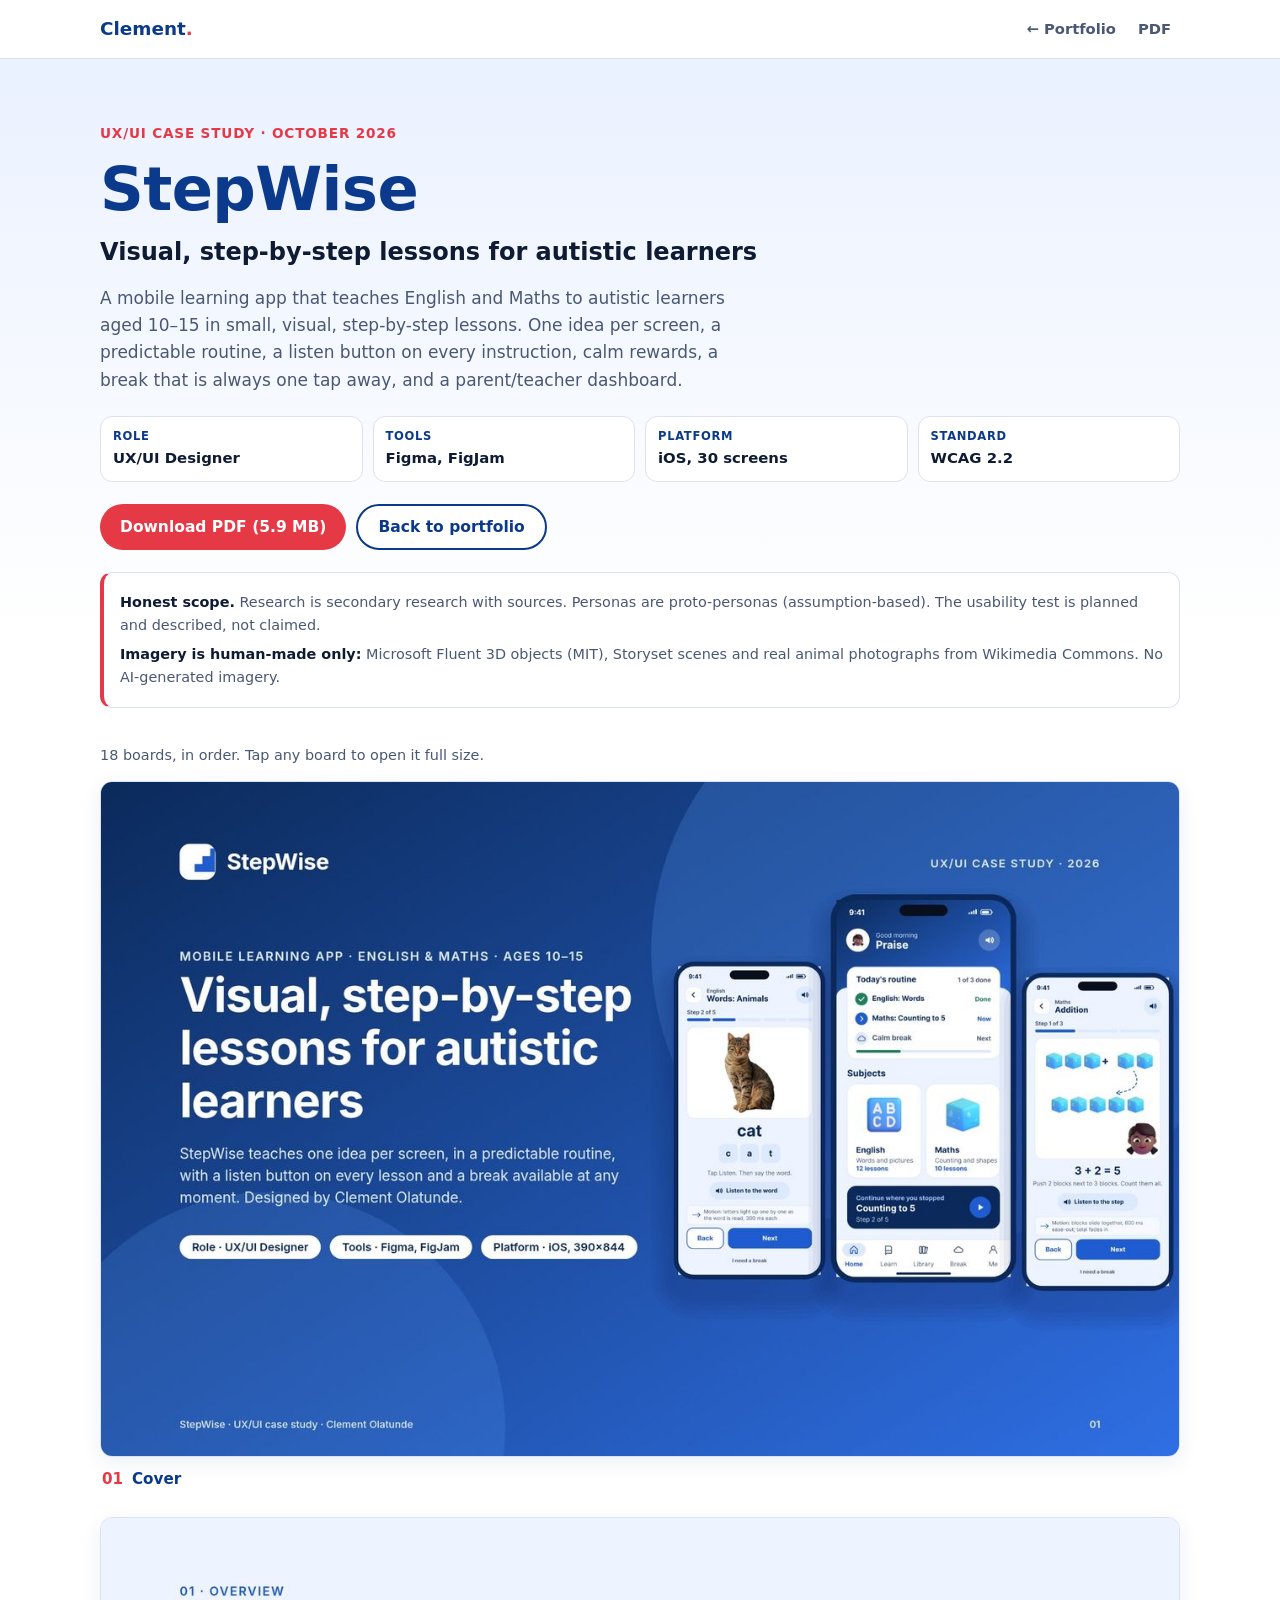
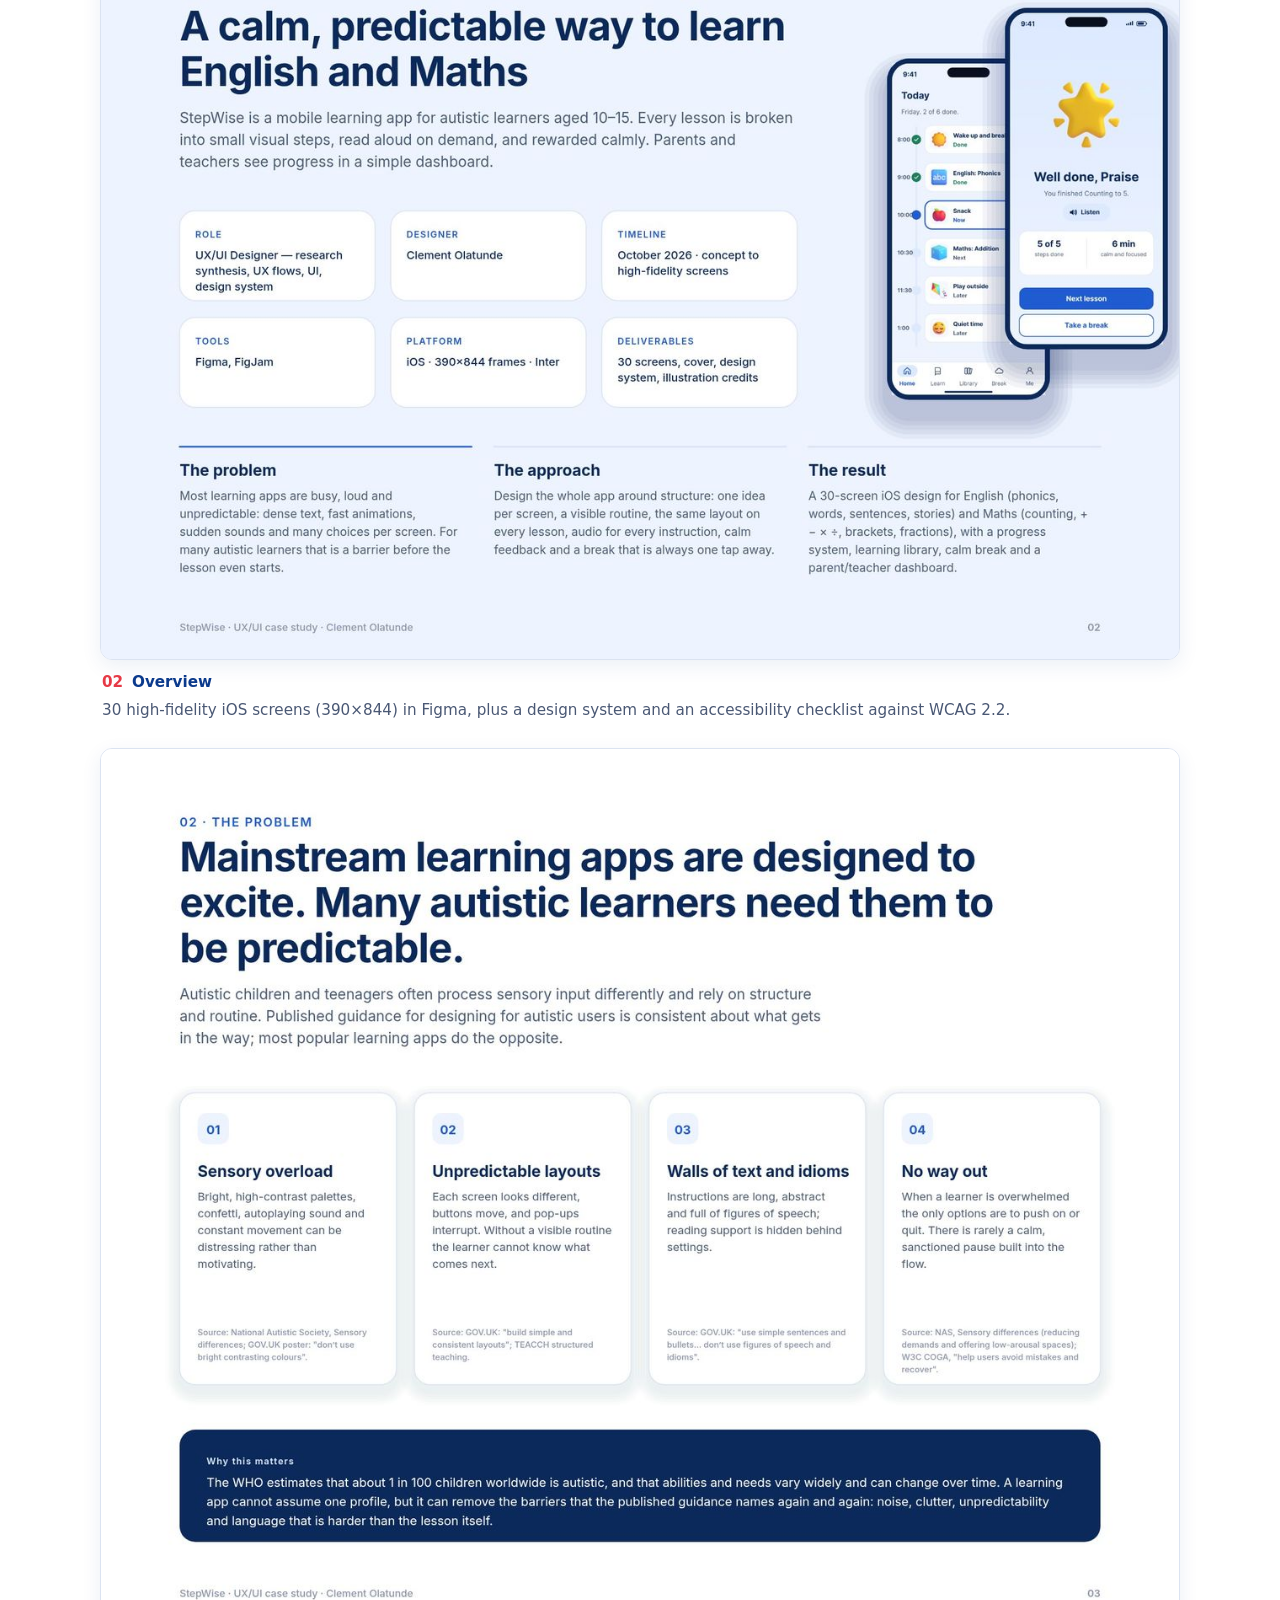
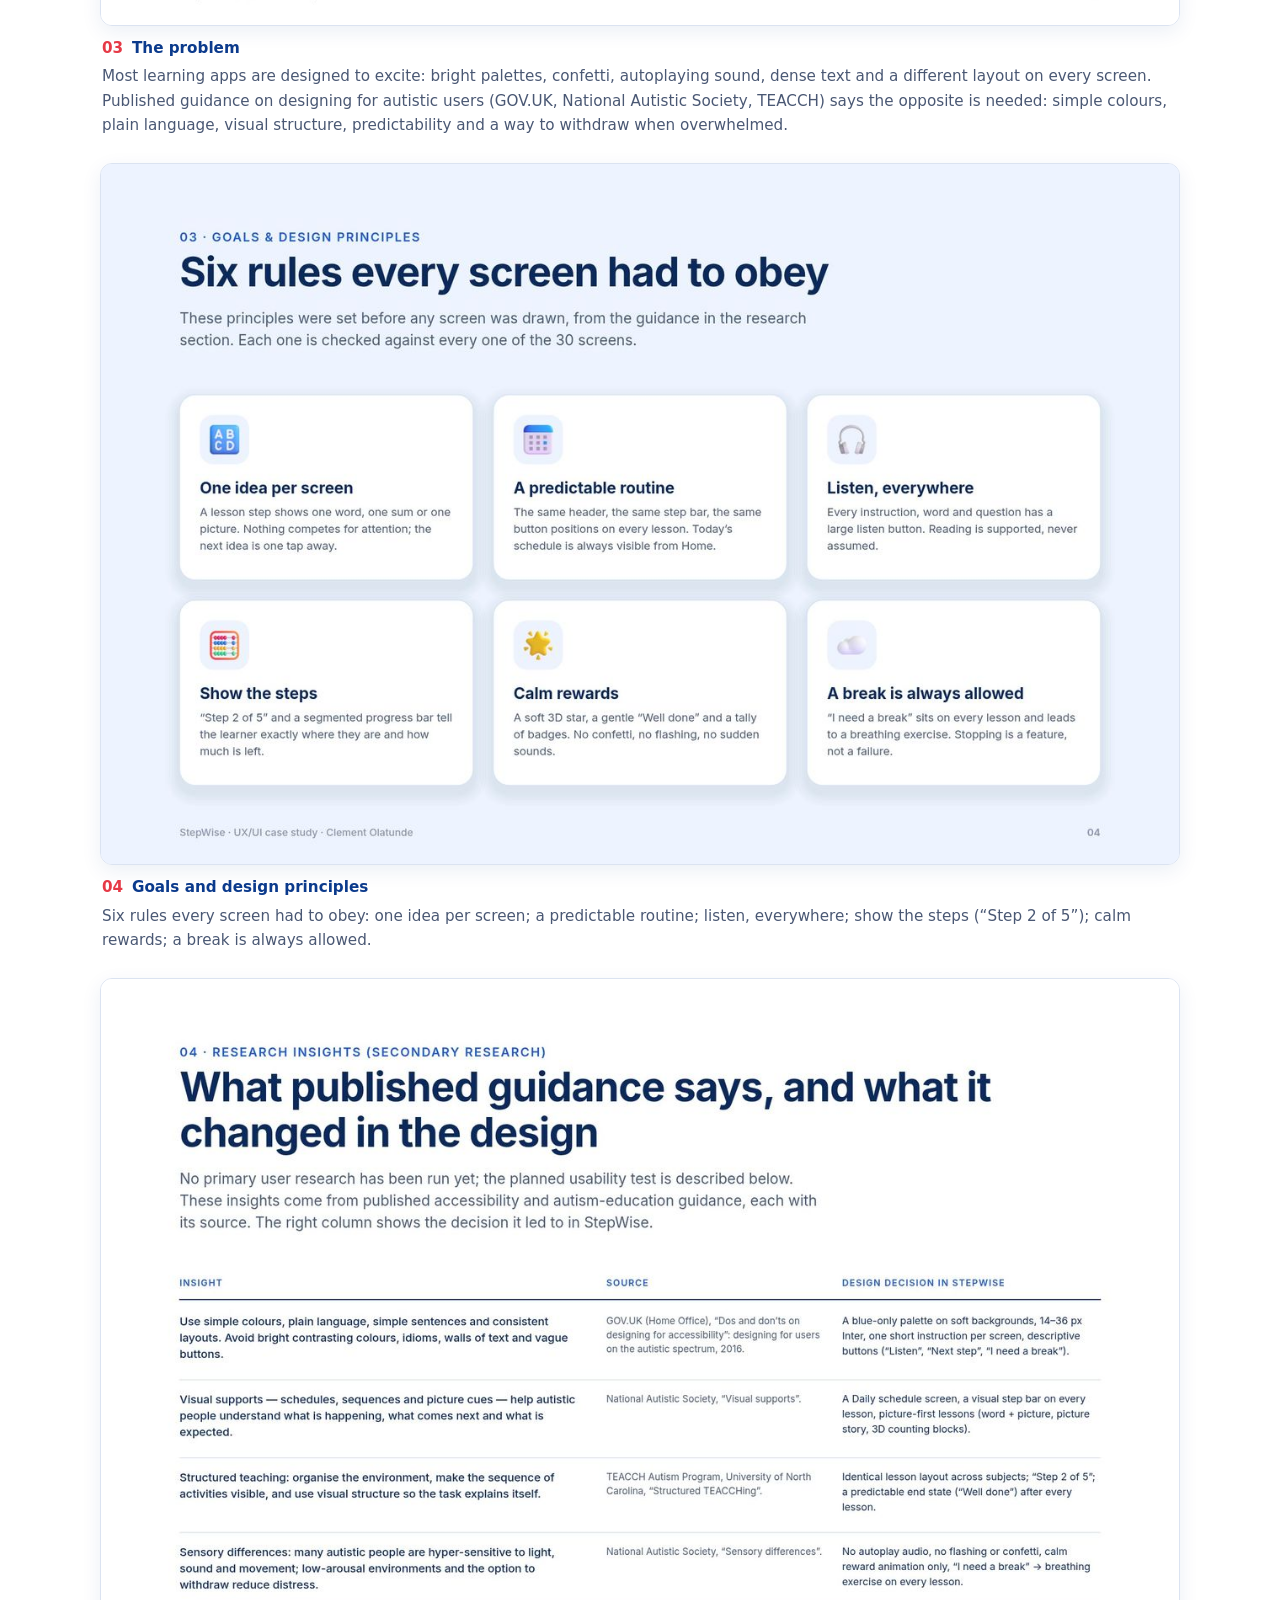
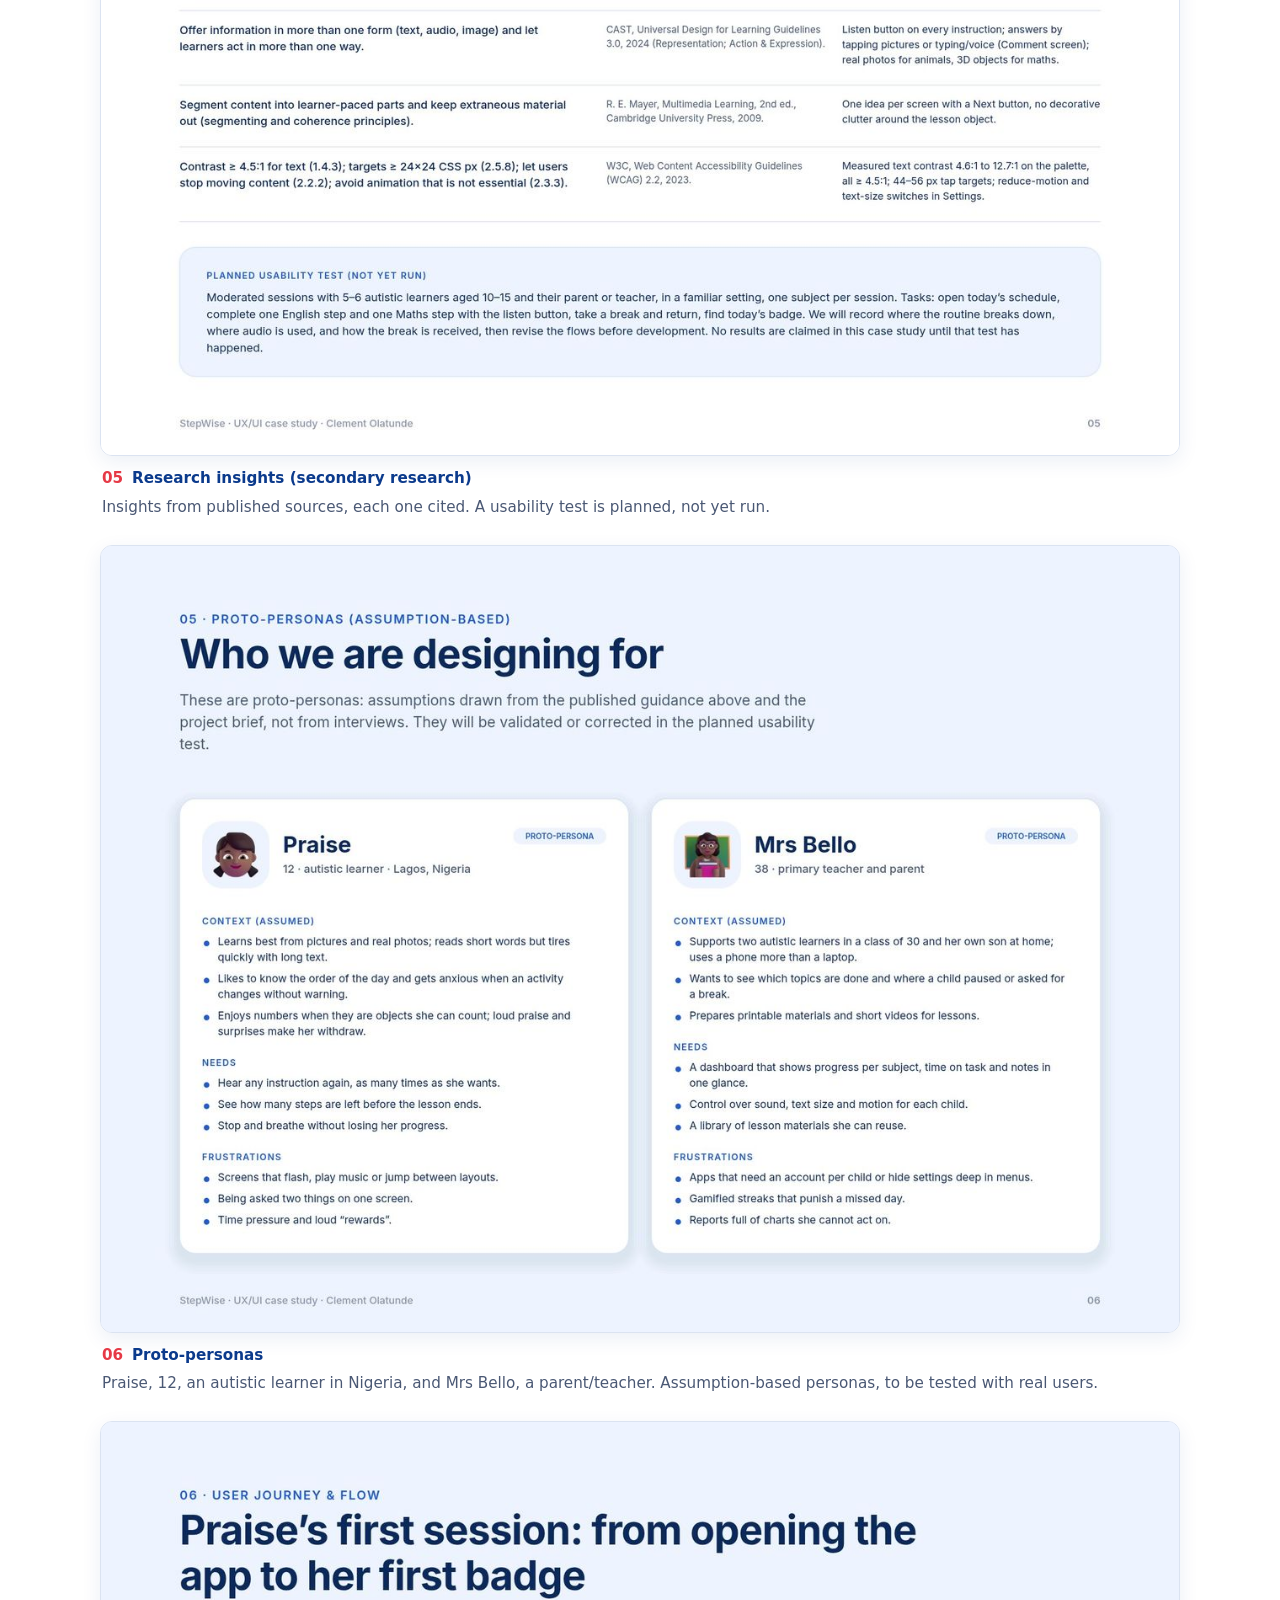
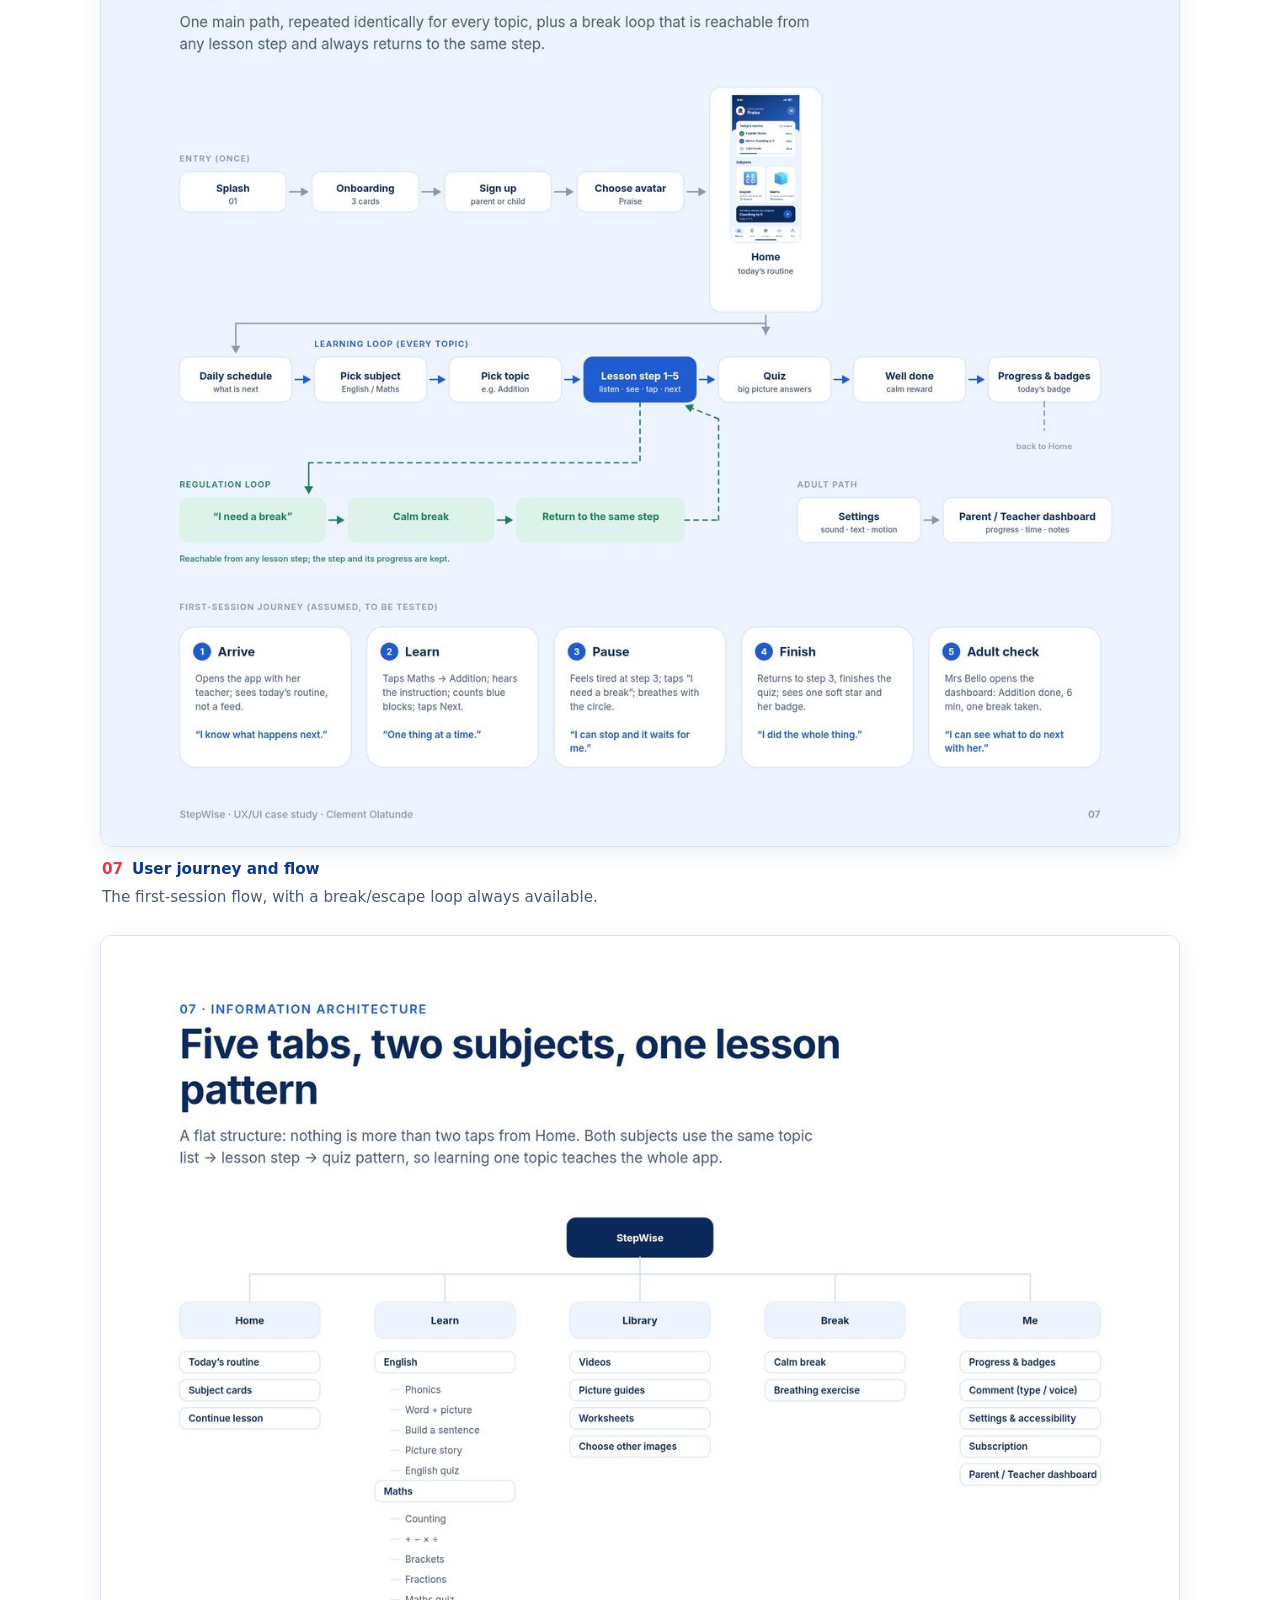
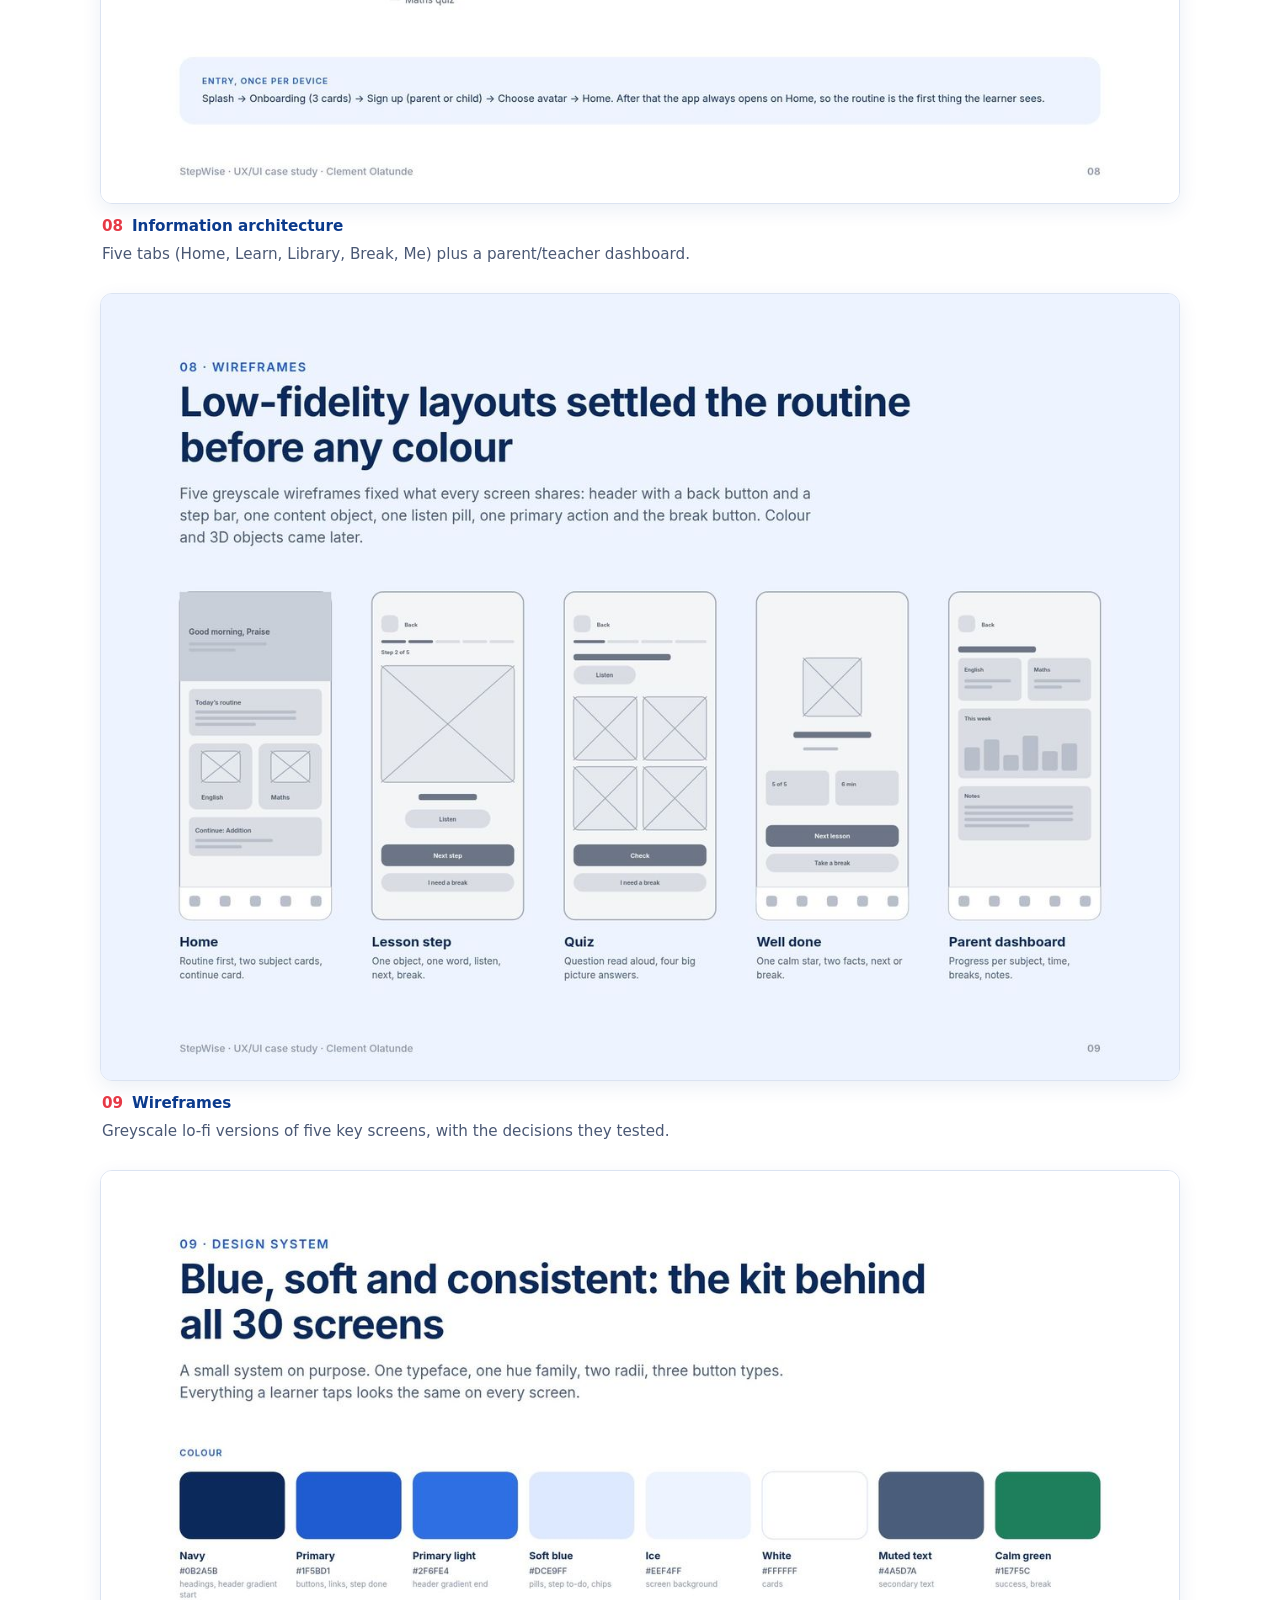
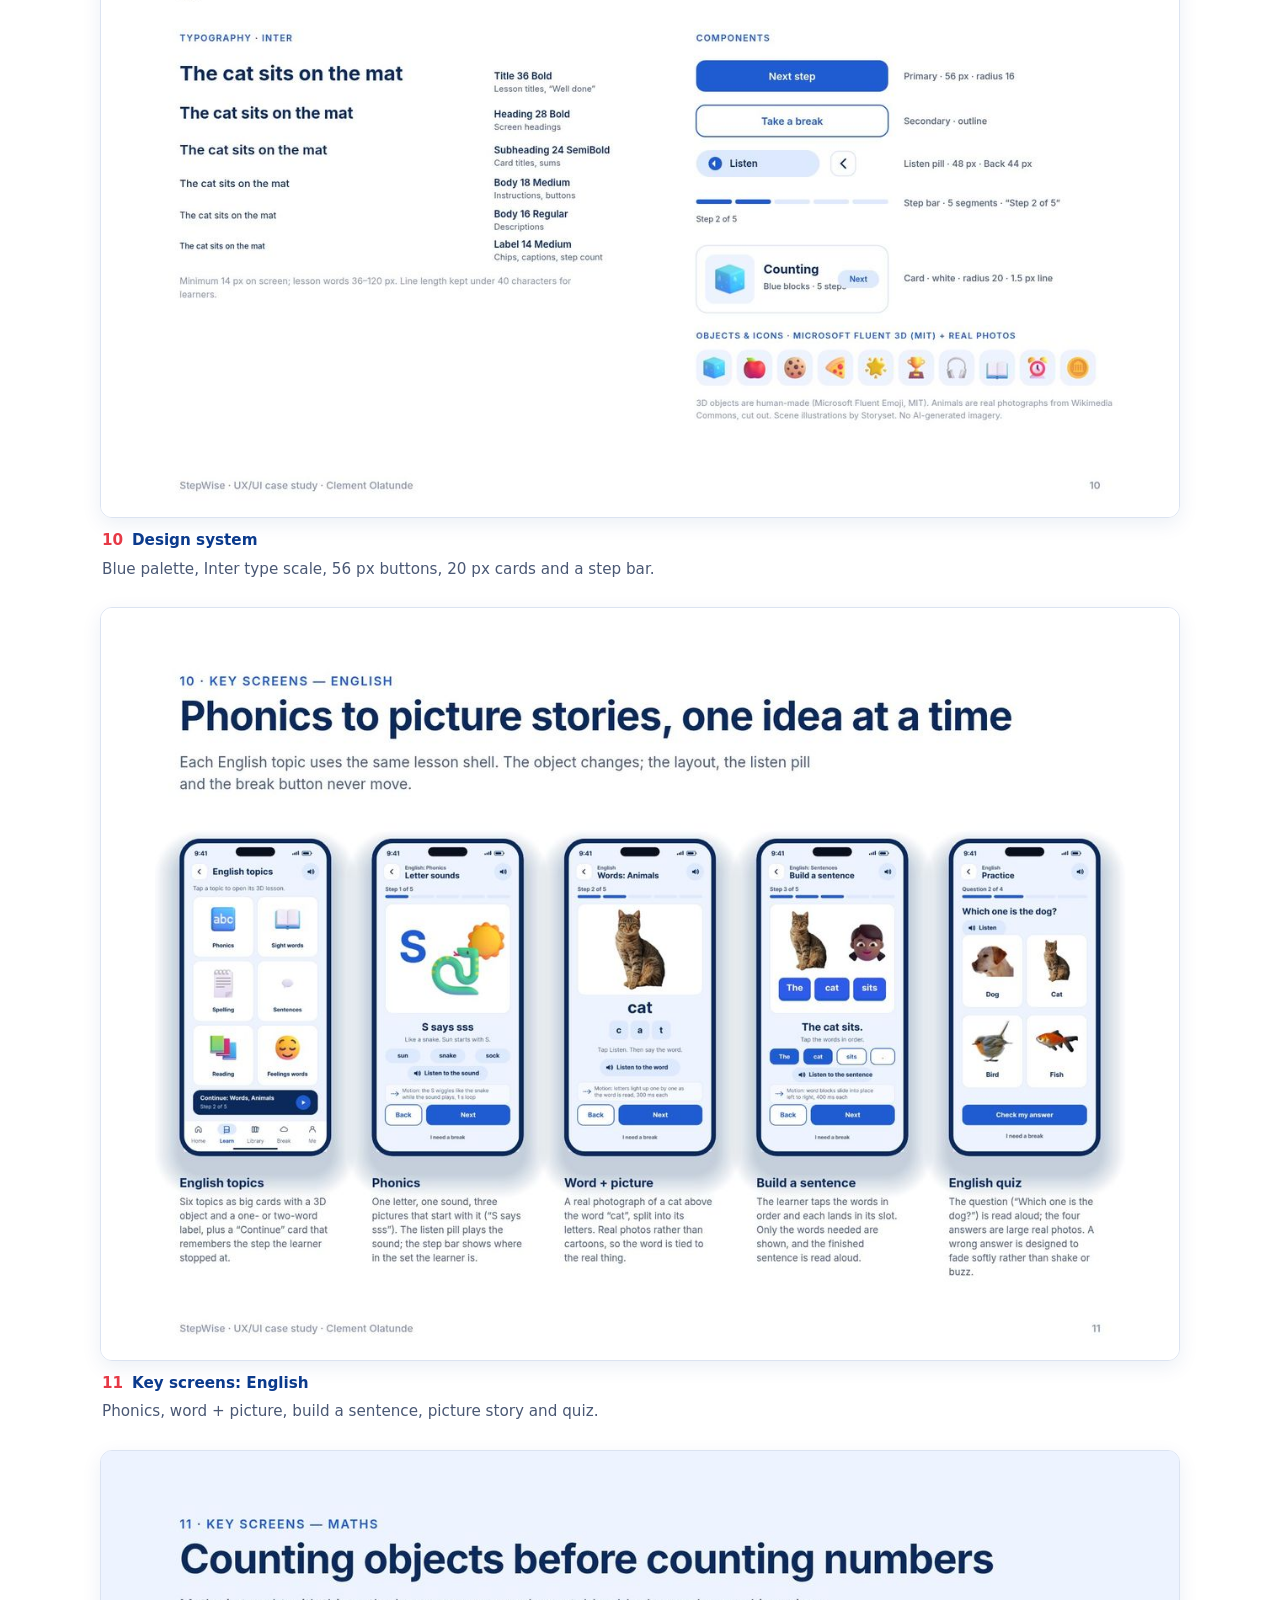
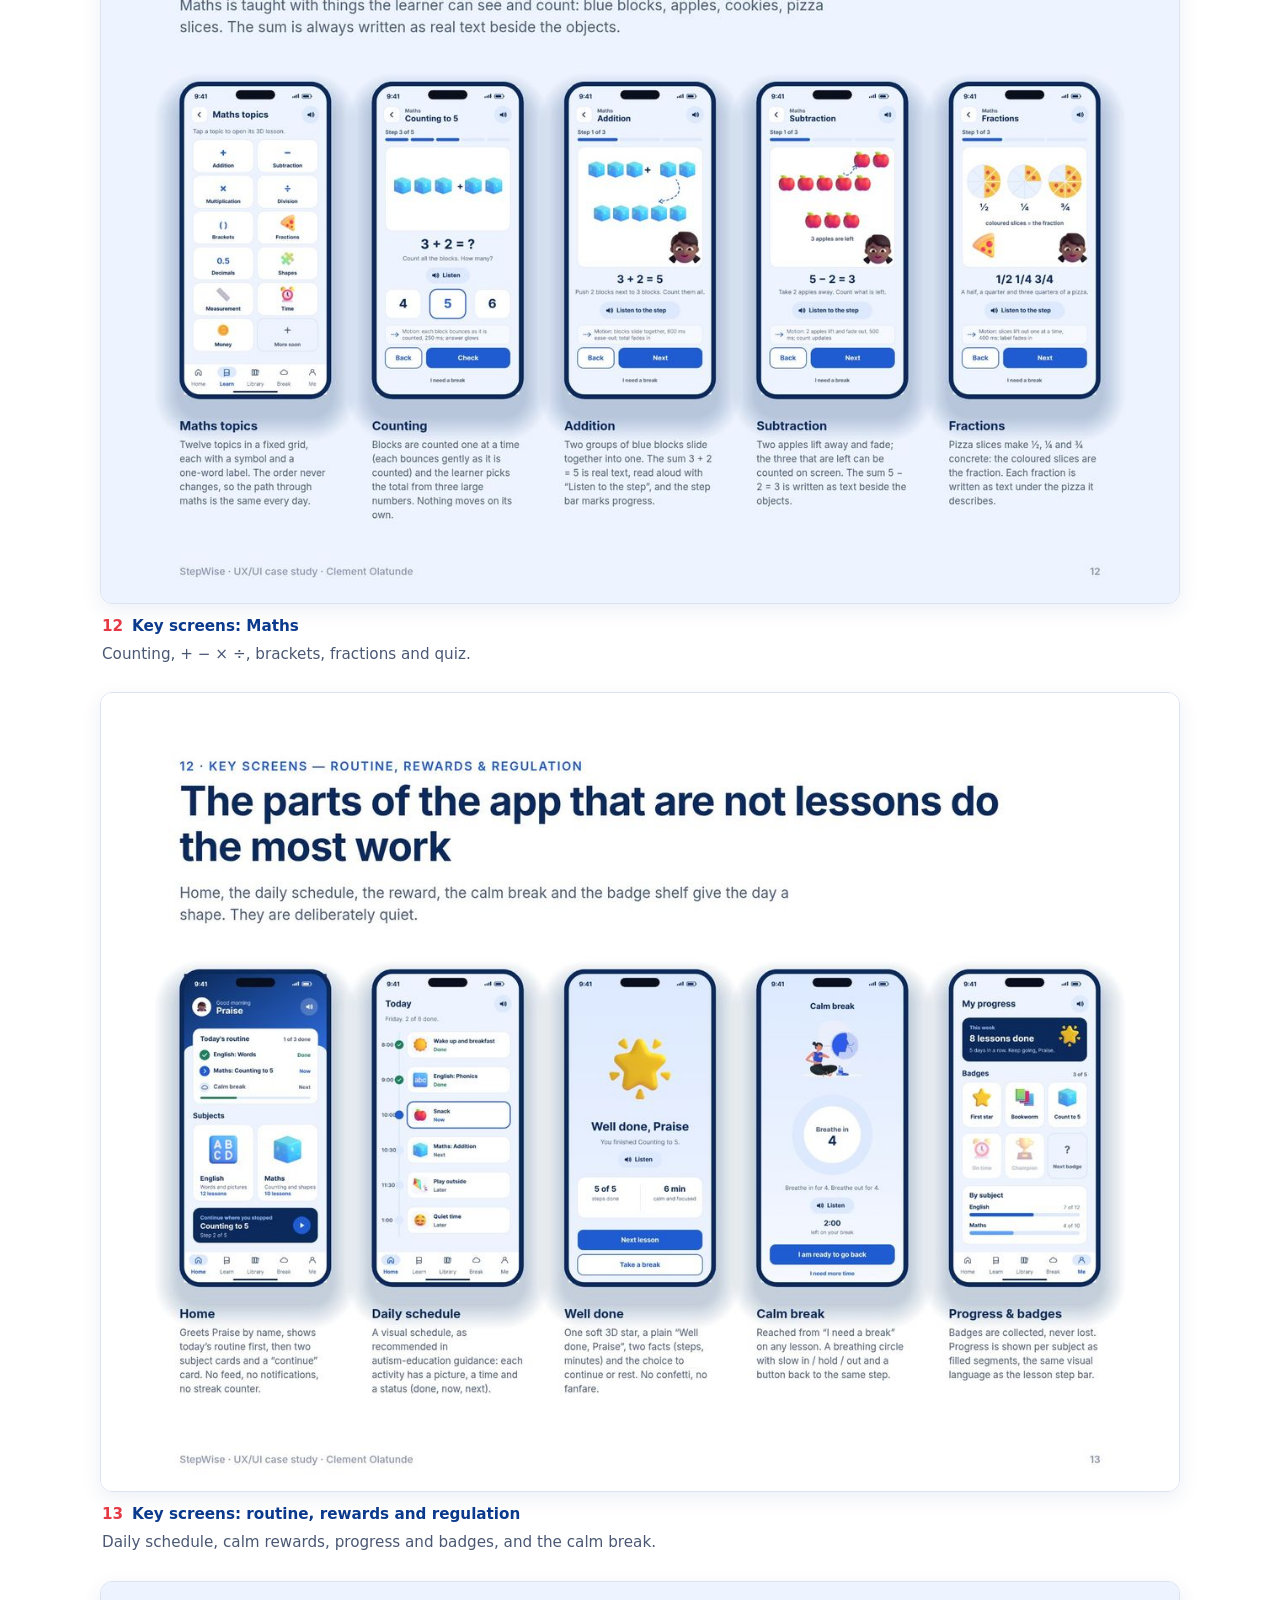
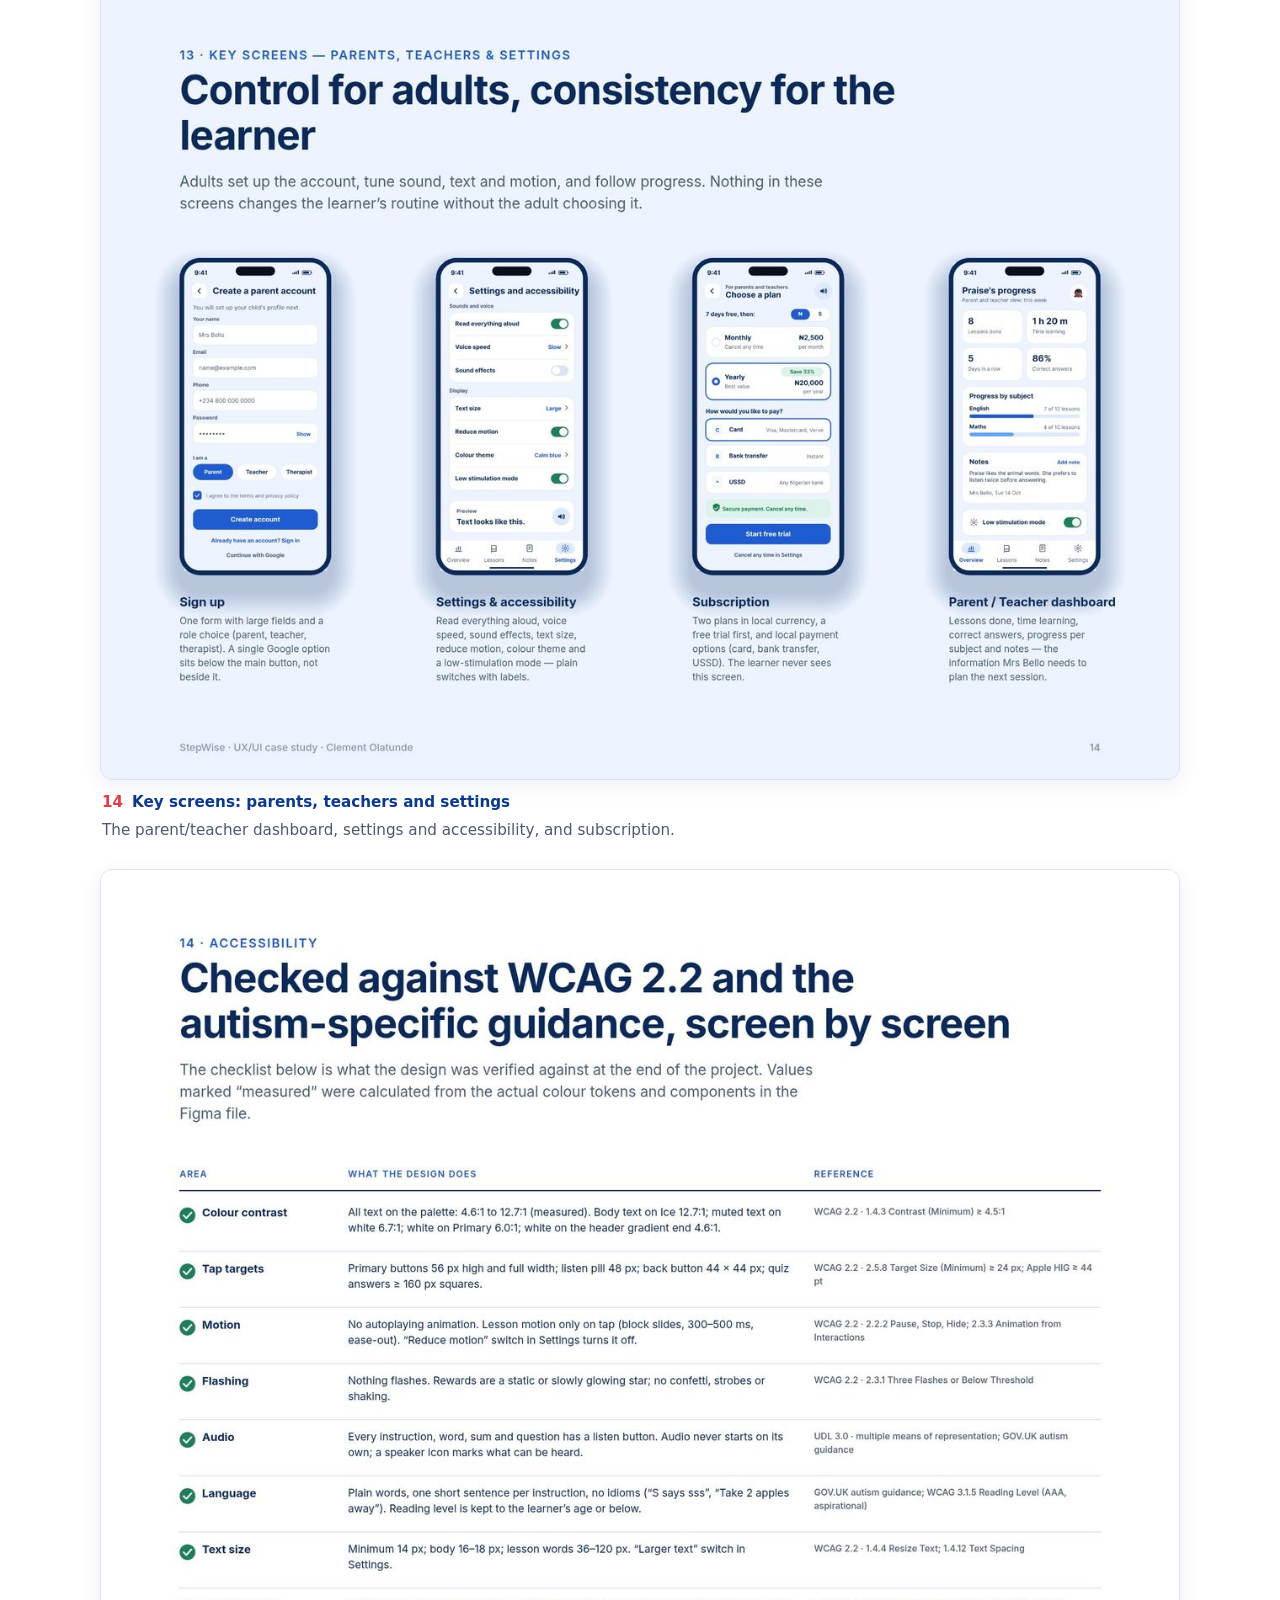
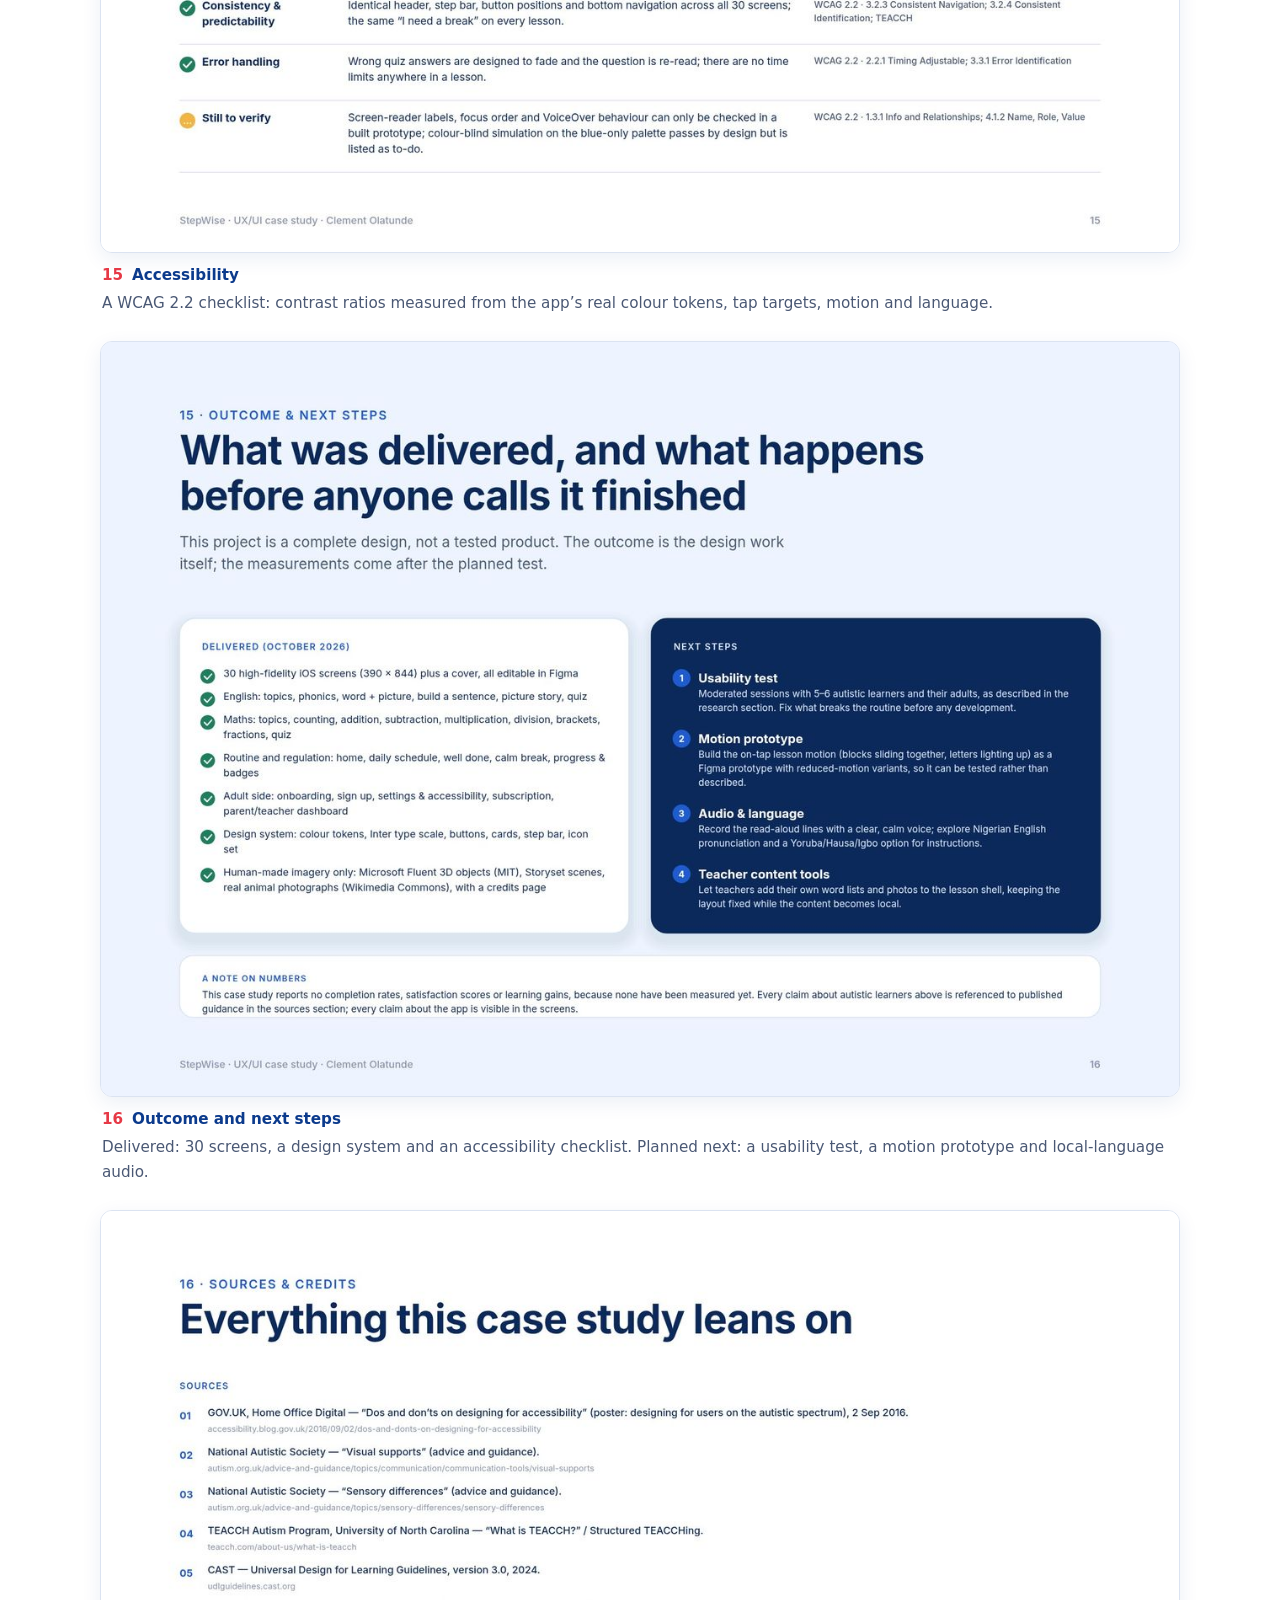
==== stepwise/index.html @ 0ca022e3 "Portfolio website" ====
<!doctype html>
<html lang="en">
<head>
  <meta charset="utf-8">
  <meta name="viewport" content="width=device-width, initial-scale=1">
  <title>StepWise: learning app for autistic learners &middot; UX/UI case study by Clement Olatunde</title>
  <meta name="description" content="UX/UI case study: StepWise, a mobile learning app that teaches English and Maths to autistic learners aged 10&ndash;15 in small, visual, step-by-step lessons. Designed in Figma by Clement Olatunde.">
  <meta property="og:title" content="StepWise &middot; UX/UI case study by Clement Olatunde">
  <meta property="og:description" content="Visual, step-by-step English and Maths lessons for autistic learners aged 10&ndash;15. 30 iOS screens, design system, WCAG 2.2 checklist.">
  <meta property="og:type" content="article">
  <meta property="og:url" content="https://clementolatunde.sites.tab.bot/stepwise/">
  <meta property="og:image" content="https://clementolatunde.sites.tab.bot/img/cs/stepwise-1200.jpg">
  <meta name="twitter:card" content="summary_large_image">
  <meta name="theme-color" content="#0b3a8c">
  <link rel="icon" href="data:image/svg+xml,%3Csvg xmlns='http://www.w3.org/2000/svg' viewBox='0 0 32 32'%3E%3Crect width='32' height='32' rx='7' fill='%230b3a8c'/%3E%3Ctext x='16' y='22' font-family='Arial' font-weight='700' font-size='15' fill='white' text-anchor='middle'%3ECO%3C/text%3E%3C/svg%3E">
  <link rel="stylesheet" href="../styles.css">
  <link rel="stylesheet" href="stepwise.css">
</head>
<body>
  <a class="skip" href="#main">Skip to content</a>
  <header class="topbar">
    <nav class="wrap nav" aria-label="Main">
      <a class="brand" href="../">Clement<span>.</span></a>
      <ul>
        <li><a href="../#case-studies">&larr; Portfolio</a></li>
        <li><a href="../files/StepWise-UX-Case-Study-Clement-Olatunde.pdf" download>PDF</a></li>
      </ul>
    </nav>
  </header>

  <main id="main">
    <section class="hero sw-hero">
      <div class="wrap">
        <p class="kicker">UX/UI case study &middot; October 2026</p>
        <h1>StepWise</h1>
        <p class="role">Visual, step-by-step lessons for autistic learners</p>
        <p class="lede">A mobile learning app that teaches English and Maths to autistic learners aged 10&ndash;15 in small, visual, step-by-step lessons. One idea per screen, a predictable routine, a listen button on every instruction, calm rewards, a break that is always one tap away, and a parent/teacher dashboard.</p>
        <dl class="sw-meta">
          <div><dt>Role</dt><dd>UX/UI Designer</dd></div>
          <div><dt>Tools</dt><dd>Figma, FigJam</dd></div>
          <div><dt>Platform</dt><dd>iOS, 30 screens</dd></div>
          <div><dt>Standard</dt><dd>WCAG 2.2</dd></div>
        </dl>
        <div class="cta">
          <a class="btn btn-primary" href="../files/StepWise-UX-Case-Study-Clement-Olatunde.pdf" download>Download PDF (5.9 MB)</a>
          <a class="btn btn-ghost" href="../#case-studies">Back to portfolio</a>
        </div>
        <aside class="sw-note" aria-label="About this case study">
          <p><strong>Honest scope.</strong> Research is secondary research with sources. Personas are proto-personas (assumption-based). The usability test is planned and described, not claimed.</p>
          <p><strong>Imagery is human-made only:</strong> Microsoft Fluent 3D objects (MIT), Storyset scenes and real animal photographs from Wikimedia Commons. No AI-generated imagery.</p>
        </aside>
      </div>
    </section>

    <section class="sw-boards" aria-label="Case study boards">
      <div class="wrap sw-wrap">
        <p class="sw-hint">18 boards, in order. Tap any board to open it full size.</p>
        <figure class="sw-board" id="b01">
          <a href="img/01-cover-1920.jpg" aria-label="Open board 01, Cover, full size">
            <img src="img/01-cover-1280.jpg" srcset="img/01-cover-720.jpg 720w, img/01-cover-1280.jpg 1280w, img/01-cover-1920.jpg 1920w" sizes="(min-width: 1120px) 1080px, 100vw" width="1920" height="1200" alt="StepWise case study board 01: Cover">
          </a>
          <figcaption><span class="sw-num">01</span> <strong>Cover</strong></figcaption>
        </figure>
        <figure class="sw-board" id="b02">
          <a href="img/02-overview-1920.jpg" aria-label="Open board 02, Overview, full size">
            <img src="img/02-overview-1280.jpg" srcset="img/02-overview-720.jpg 720w, img/02-overview-1280.jpg 1280w, img/02-overview-1920.jpg 1920w" sizes="(min-width: 1120px) 1080px, 100vw" width="1920" height="1319" alt="StepWise case study board 02: Overview" loading="lazy" decoding="async">
          </a>
          <figcaption><span class="sw-num">02</span> <strong>Overview</strong><span class="sw-cap">30 high-fidelity iOS screens (390&times;844) in Figma, plus a design system and an accessibility checklist against WCAG 2.2.</span></figcaption>
        </figure>
        <figure class="sw-board" id="b03">
          <a href="img/03-problem-1920.jpg" aria-label="Open board 03, The problem, full size">
            <img src="img/03-problem-1280.jpg" srcset="img/03-problem-720.jpg 720w, img/03-problem-1280.jpg 1280w, img/03-problem-1920.jpg 1920w" sizes="(min-width: 1120px) 1080px, 100vw" width="1920" height="1560" alt="StepWise case study board 03: The problem" loading="lazy" decoding="async">
          </a>
          <figcaption><span class="sw-num">03</span> <strong>The problem</strong><span class="sw-cap">Most learning apps are designed to excite: bright palettes, confetti, autoplaying sound, dense text and a different layout on every screen. Published guidance on designing for autistic users (GOV.UK, National Autistic Society, TEACCH) says the opposite is needed: simple colours, plain language, visual structure, predictability and a way to withdraw when overwhelmed.</span></figcaption>
        </figure>
        <figure class="sw-board" id="b04">
          <a href="img/04-principles-1920.jpg" aria-label="Open board 04, Goals and design principles, full size">
            <img src="img/04-principles-1280.jpg" srcset="img/04-principles-720.jpg 720w, img/04-principles-1280.jpg 1280w, img/04-principles-1920.jpg 1920w" sizes="(min-width: 1120px) 1080px, 100vw" width="1920" height="1247" alt="StepWise case study board 04: Goals and design principles" loading="lazy" decoding="async">
          </a>
          <figcaption><span class="sw-num">04</span> <strong>Goals and design principles</strong><span class="sw-cap">Six rules every screen had to obey: one idea per screen; a predictable routine; listen, everywhere; show the steps (&ldquo;Step 2 of 5&rdquo;); calm rewards; a break is always allowed.</span></figcaption>
        </figure>
        <figure class="sw-board" id="b05">
          <a href="img/05-research-1920.jpg" aria-label="Open board 05, Research insights (secondary research), full size">
            <img src="img/05-research-1280.jpg" srcset="img/05-research-720.jpg 720w, img/05-research-1280.jpg 1280w, img/05-research-1920.jpg 1920w" sizes="(min-width: 1120px) 1080px, 100vw" width="1920" height="1917" alt="StepWise case study board 05: Research insights (secondary research)" loading="lazy" decoding="async">
          </a>
          <figcaption><span class="sw-num">05</span> <strong>Research insights (secondary research)</strong><span class="sw-cap">Insights from published sources, each one cited. A usability test is planned, not yet run.</span></figcaption>
        </figure>
        <figure class="sw-board" id="b06">
          <a href="img/06-personas-1920.jpg" aria-label="Open board 06, Proto-personas, full size">
            <img src="img/06-personas-1280.jpg" srcset="img/06-personas-720.jpg 720w, img/06-personas-1280.jpg 1280w, img/06-personas-1920.jpg 1920w" sizes="(min-width: 1120px) 1080px, 100vw" width="1920" height="1400" alt="StepWise case study board 06: Proto-personas" loading="lazy" decoding="async">
          </a>
          <figcaption><span class="sw-num">06</span> <strong>Proto-personas</strong><span class="sw-cap">Praise, 12, an autistic learner in Nigeria, and Mrs Bello, a parent/teacher. Assumption-based personas, to be tested with real users.</span></figcaption>
        </figure>
        <figure class="sw-board" id="b07">
          <a href="img/07-user-flow-1920.jpg" aria-label="Open board 07, User journey and flow, full size">
            <img src="img/07-user-flow-1280.jpg" srcset="img/07-user-flow-720.jpg 720w, img/07-user-flow-1280.jpg 1280w, img/07-user-flow-1920.jpg 1920w" sizes="(min-width: 1120px) 1080px, 100vw" width="1920" height="1822" alt="StepWise case study board 07: User journey and flow" loading="lazy" decoding="async">
          </a>
          <figcaption><span class="sw-num">07</span> <strong>User journey and flow</strong><span class="sw-cap">The first-session flow, with a break/escape loop always available.</span></figcaption>
        </figure>
        <figure class="sw-board" id="b08">
          <a href="img/08-information-architecture-1920.jpg" aria-label="Open board 08, Information architecture, full size">
            <img src="img/08-information-architecture-1280.jpg" srcset="img/08-information-architecture-720.jpg 720w, img/08-information-architecture-1280.jpg 1280w, img/08-information-architecture-1920.jpg 1920w" sizes="(min-width: 1120px) 1080px, 100vw" width="1920" height="1544" alt="StepWise case study board 08: Information architecture" loading="lazy" decoding="async">
          </a>
          <figcaption><span class="sw-num">08</span> <strong>Information architecture</strong><span class="sw-cap">Five tabs (Home, Learn, Library, Break, Me) plus a parent/teacher dashboard.</span></figcaption>
        </figure>
        <figure class="sw-board" id="b09">
          <a href="img/09-wireframes-1920.jpg" aria-label="Open board 09, Wireframes, full size">
            <img src="img/09-wireframes-1280.jpg" srcset="img/09-wireframes-720.jpg 720w, img/09-wireframes-1280.jpg 1280w, img/09-wireframes-1920.jpg 1920w" sizes="(min-width: 1120px) 1080px, 100vw" width="1920" height="1401" alt="StepWise case study board 09: Wireframes" loading="lazy" decoding="async">
          </a>
          <figcaption><span class="sw-num">09</span> <strong>Wireframes</strong><span class="sw-cap">Greyscale lo-fi versions of five key screens, with the decisions they tested.</span></figcaption>
        </figure>
        <figure class="sw-board" id="b10">
          <a href="img/10-design-system-1920.jpg" aria-label="Open board 10, Design system, full size">
            <img src="img/10-design-system-1280.jpg" srcset="img/10-design-system-720.jpg 720w, img/10-design-system-1280.jpg 1280w, img/10-design-system-1920.jpg 1920w" sizes="(min-width: 1120px) 1080px, 100vw" width="1920" height="1686" alt="StepWise case study board 10: Design system" loading="lazy" decoding="async">
          </a>
          <figcaption><span class="sw-num">10</span> <strong>Design system</strong><span class="sw-cap">Blue palette, Inter type scale, 56&nbsp;px buttons, 20&nbsp;px cards and a step bar.</span></figcaption>
        </figure>
        <figure class="sw-board" id="b11">
          <a href="img/11-english-screens-1920.jpg" aria-label="Open board 11, Key screens: English, full size">
            <img src="img/11-english-screens-1280.jpg" srcset="img/11-english-screens-720.jpg 720w, img/11-english-screens-1280.jpg 1280w, img/11-english-screens-1920.jpg 1920w" sizes="(min-width: 1120px) 1080px, 100vw" width="1920" height="1340" alt="StepWise case study board 11: Key screens: English" loading="lazy" decoding="async">
          </a>
          <figcaption><span class="sw-num">11</span> <strong>Key screens: English</strong><span class="sw-cap">Phonics, word + picture, build a sentence, picture story and quiz.</span></figcaption>
        </figure>
        <figure class="sw-board" id="b12">
          <a href="img/12-maths-screens-1920.jpg" aria-label="Open board 12, Key screens: Maths, full size">
            <img src="img/12-maths-screens-1280.jpg" srcset="img/12-maths-screens-720.jpg 720w, img/12-maths-screens-1280.jpg 1280w, img/12-maths-screens-1920.jpg 1920w" sizes="(min-width: 1120px) 1080px, 100vw" width="1920" height="1340" alt="StepWise case study board 12: Key screens: Maths" loading="lazy" decoding="async">
          </a>
          <figcaption><span class="sw-num">12</span> <strong>Key screens: Maths</strong><span class="sw-cap">Counting, + &minus; &times; &divide;, brackets, fractions and quiz.</span></figcaption>
        </figure>
        <figure class="sw-board" id="b13">
          <a href="img/13-routine-screens-1920.jpg" aria-label="Open board 13, Key screens: routine, rewards and regulation, full size">
            <img src="img/13-routine-screens-1280.jpg" srcset="img/13-routine-screens-720.jpg 720w, img/13-routine-screens-1280.jpg 1280w, img/13-routine-screens-1920.jpg 1920w" sizes="(min-width: 1120px) 1080px, 100vw" width="1920" height="1421" alt="StepWise case study board 13: Key screens: routine, rewards and regulation" loading="lazy" decoding="async">
          </a>
          <figcaption><span class="sw-num">13</span> <strong>Key screens: routine, rewards and regulation</strong><span class="sw-cap">Daily schedule, calm rewards, progress and badges, and the calm break.</span></figcaption>
        </figure>
        <figure class="sw-board" id="b14">
          <a href="img/14-adult-screens-1920.jpg" aria-label="Open board 14, Key screens: parents, teachers and settings, full size">
            <img src="img/14-adult-screens-1280.jpg" srcset="img/14-adult-screens-720.jpg 720w, img/14-adult-screens-1280.jpg 1280w, img/14-adult-screens-1920.jpg 1920w" sizes="(min-width: 1120px) 1080px, 100vw" width="1920" height="1421" alt="StepWise case study board 14: Key screens: parents, teachers and settings" loading="lazy" decoding="async">
          </a>
          <figcaption><span class="sw-num">14</span> <strong>Key screens: parents, teachers and settings</strong><span class="sw-cap">The parent/teacher dashboard, settings and accessibility, and subscription.</span></figcaption>
        </figure>
        <figure class="sw-board" id="b15">
          <a href="img/15-accessibility-1920.jpg" aria-label="Open board 15, Accessibility, full size">
            <img src="img/15-accessibility-1280.jpg" srcset="img/15-accessibility-720.jpg 720w, img/15-accessibility-1280.jpg 1280w, img/15-accessibility-1920.jpg 1920w" sizes="(min-width: 1120px) 1080px, 100vw" width="1920" height="1749" alt="StepWise case study board 15: Accessibility" loading="lazy" decoding="async">
          </a>
          <figcaption><span class="sw-num">15</span> <strong>Accessibility</strong><span class="sw-cap">A WCAG 2.2 checklist: contrast ratios measured from the app&rsquo;s real colour tokens, tap targets, motion and language.</span></figcaption>
        </figure>
        <figure class="sw-board" id="b16">
          <a href="img/16-outcome-next-steps-1920.jpg" aria-label="Open board 16, Outcome and next steps, full size">
            <img src="img/16-outcome-next-steps-1280.jpg" srcset="img/16-outcome-next-steps-720.jpg 720w, img/16-outcome-next-steps-1280.jpg 1280w, img/16-outcome-next-steps-1920.jpg 1920w" sizes="(min-width: 1120px) 1080px, 100vw" width="1920" height="1342" alt="StepWise case study board 16: Outcome and next steps" loading="lazy" decoding="async">
          </a>
          <figcaption><span class="sw-num">16</span> <strong>Outcome and next steps</strong><span class="sw-cap">Delivered: 30 screens, a design system and an accessibility checklist. Planned next: a usability test, a motion prototype and local-language audio.</span></figcaption>
        </figure>
        <figure class="sw-board" id="b17">
          <a href="img/17-sources-credits-1920.jpg" aria-label="Open board 17, Sources and credits, full size">
            <img src="img/17-sources-credits-1280.jpg" srcset="img/17-sources-credits-720.jpg 720w, img/17-sources-credits-1280.jpg 1280w, img/17-sources-credits-1920.jpg 1920w" sizes="(min-width: 1120px) 1080px, 100vw" width="1920" height="1440" alt="StepWise case study board 17: Sources and credits" loading="lazy" decoding="async">
          </a>
          <figcaption><span class="sw-num">17</span> <strong>Sources and credits</strong><span class="sw-cap">Every source cited, plus illustration and photo credits.</span></figcaption>
        </figure>
        <figure class="sw-board" id="b18">
          <a href="img/18-thank-you-1920.jpg" aria-label="Open board 18, Thank you, full size">
            <img src="img/18-thank-you-1280.jpg" srcset="img/18-thank-you-720.jpg 720w, img/18-thank-you-1280.jpg 1280w, img/18-thank-you-1920.jpg 1920w" sizes="(min-width: 1120px) 1080px, 100vw" width="1920" height="900" alt="StepWise case study board 18: Thank you" loading="lazy" decoding="async">
          </a>
          <figcaption><span class="sw-num">18</span> <strong>Thank you</strong></figcaption>
        </figure>
      </div>
    </section>

    <section class="contact" aria-labelledby="sw-contact-h">
      <div class="wrap contact-inner">
        <h2 id="sw-contact-h">Let&rsquo;s work together</h2>
        <p>Open to remote programme, project and UX design roles.</p>
        <div class="cta">
          <a class="btn btn-light" href="mailto:Clementus100@gmail.com">Clementus100@gmail.com</a>
          <a class="btn btn-outline-light" href="https://www.linkedin.com/in/clementolatunde/" target="_blank" rel="noopener">LinkedIn</a>
          <a class="btn btn-outline-light" href="../#case-studies">More case studies</a>
        </div>
      </div>
    </section>
  </main>

  <footer class="footer">
    <div class="wrap">&copy; 2026 Clement Olatunde &middot; Akure, Nigeria</div>
  </footer>
</body>
</html>
---- styles.css ----
:root{
  --blue:#0b3a8c; --blue-2:#1452c4; --blue-soft:#eaf1ff; --ink:#0f1b33; --muted:#4a5874;
  --line:#dbe3f1; --red:#e63946; --bg:#ffffff; --alt:#f5f8fd; --radius:16px;
  --wrap:1120px;
}
*{box-sizing:border-box}
html{scroll-behavior:smooth;-webkit-text-size-adjust:100%}
body{margin:0;font-family:system-ui,-apple-system,"Segoe UI",Roboto,"Helvetica Neue",Arial,sans-serif;color:var(--ink);background:var(--bg);line-height:1.6;font-size:17px}
img{max-width:100%;display:block;height:auto}
a{color:var(--blue-2)}
a:focus-visible,.btn:focus-visible{outline:3px solid var(--red);outline-offset:3px;border-radius:8px}
.wrap{max-width:var(--wrap);margin:0 auto;padding:0 20px}
.skip{position:absolute;left:-999px;top:8px;background:#fff;padding:8px 12px;z-index:10}
.skip:focus{left:8px}
h1,h2,h3{line-height:1.15;margin:0;letter-spacing:-.01em}
h2{font-size:clamp(1.6rem,4.5vw,2.3rem);color:var(--blue)}
h3{font-size:1.2rem}

/* nav */
.topbar{position:sticky;top:0;z-index:5;background:rgba(255,255,255,.94);backdrop-filter:saturate(1.4) blur(8px);border-bottom:1px solid var(--line)}
.nav{display:flex;align-items:center;justify-content:space-between;height:58px}
.brand{font-weight:800;font-size:1.15rem;color:var(--blue);text-decoration:none}
.brand span{color:var(--red)}
.nav ul{display:flex;gap:4px;list-style:none;margin:0;padding:0}
.nav ul a{display:block;padding:8px 9px;text-decoration:none;color:var(--muted);font-size:.92rem;font-weight:600;border-radius:8px}
.nav ul a:hover{color:var(--blue);background:var(--blue-soft)}

/* hero */
.hero{background:linear-gradient(180deg,var(--blue-soft),#fff 85%);padding:36px 0 40px}
.hero-grid{display:flex;flex-direction:column-reverse;gap:24px;align-items:flex-start}
.hero-photo img{width:180px;height:180px;border-radius:50%;object-fit:cover;border:5px solid #fff;box-shadow:0 10px 30px rgba(11,58,140,.18)}
.kicker{margin:0 0 10px;font-size:.85rem;font-weight:700;letter-spacing:.06em;text-transform:uppercase;color:var(--red)}
h1{font-size:clamp(2.3rem,8vw,3.8rem);color:var(--blue);font-weight:800}
.role{font-size:clamp(1.15rem,3.6vw,1.5rem);font-weight:600;margin:8px 0 14px;color:var(--ink)}
.lede{color:var(--muted);margin:0 0 22px;max-width:38em}
.cta{display:flex;flex-wrap:wrap;gap:10px}
.btn{display:inline-flex;align-items:center;justify-content:center;min-height:46px;padding:0 20px;border-radius:999px;font-weight:700;font-size:.97rem;text-decoration:none;transition:transform .15s,background .15s}
.btn:hover{transform:translateY(-1px)}
.btn-primary{background:var(--red);color:#fff}
.btn-primary:hover{background:#cc2d3a}
.btn-ghost{background:#fff;color:var(--blue);border:2px solid var(--blue)}
.btn-ghost:hover{background:var(--blue);color:#fff}
.facts{list-style:none;padding:0;margin:34px 0 0;display:grid;grid-template-columns:1fr 1fr;gap:12px}
.facts li{background:#fff;border:1px solid var(--line);border-radius:var(--radius);padding:16px}
.facts strong{display:block;font-size:1.9rem;color:var(--blue);line-height:1}
.facts strong::after{content:"";display:block;width:24px;height:3px;background:var(--red);margin:10px 0 8px;border-radius:2px}
.facts span{font-size:.88rem;color:var(--muted);line-height:1.4;display:block}

/* sections */
.section{padding:60px 0}
.section-alt{background:var(--alt)}
.eyebrow{margin:0 0 8px;font-size:.8rem;font-weight:800;letter-spacing:.08em;text-transform:uppercase;color:var(--red)}
.section-intro{color:var(--muted);max-width:44em;margin:12px 0 28px}

/* programme cases */
.cases{display:grid;gap:18px}
.case{background:#fff;border:1px solid var(--line);border-radius:var(--radius);overflow:hidden;border-top:5px solid var(--blue)}
.case-head{padding:20px 20px 0}
.tag{display:inline-block;margin:0 0 10px;font-size:.78rem;font-weight:700;color:var(--blue);background:var(--blue-soft);padding:4px 10px;border-radius:999px}
.partner{margin:6px 0 0;color:var(--muted);font-size:.95rem}
.case-grid{margin:0;padding:16px 20px 22px;display:grid;gap:14px}
.case-grid dt{font-size:.78rem;font-weight:800;text-transform:uppercase;letter-spacing:.06em;color:var(--blue)}
.case-grid dd{margin:4px 0 0;color:var(--ink);font-size:.97rem}
.case-grid div:last-child{background:var(--blue-soft);border-radius:12px;padding:12px 14px}
.num{font-weight:800;color:var(--red);font-size:1.15em}

/* ux cards */
.ux-grid{display:grid;gap:18px}
.ux-card{background:#fff;border:1px solid var(--line);border-radius:var(--radius);overflow:hidden;display:flex;flex-direction:column}
.ux-card > img{aspect-ratio:3/2;width:100%;object-fit:cover;border-bottom:1px solid var(--line)}
.frame{aspect-ratio:3/2;display:flex;flex-direction:column;align-items:center;justify-content:center;gap:10px;
  background:repeating-linear-gradient(135deg,#f1f5fc 0 14px,#e9eff9 14px 28px);border-bottom:1px solid var(--line)}
.frame-mark{width:46px;height:46px;border:2px dashed #9fb4da;border-radius:12px;position:relative}
.frame-mark::after{content:"";position:absolute;left:10px;right:10px;bottom:10px;height:12px;border-left:2px solid #9fb4da;border-bottom:2px solid #9fb4da;transform:skewX(-20deg)}
.frame-label{font-size:.82rem;font-weight:600;color:#6c7fa3}
.ux-body{padding:18px 20px 22px}
.ux-body .eyebrow{color:var(--muted);font-size:.72rem}
.ux-problem{margin:10px 0 12px;font-size:.95rem}
.process{list-style:none;margin:0;padding:0;display:grid;gap:6px;counter-reset:step}
.process li{counter-increment:step;display:flex;justify-content:space-between;gap:10px;font-size:.9rem;padding:8px 10px;border-radius:10px;background:var(--alt)}
.process li > span:first-child{font-weight:700;color:var(--blue)}
.process li > span:first-child::before{content:counter(step) ". ";color:var(--red)}
.todo{color:#7a879f;font-style:italic}

/* skills */
.skills-grid{display:grid;gap:18px;margin-top:26px}
.panel{border:1px solid var(--line);border-radius:var(--radius);padding:20px}
.panel h3{color:var(--blue);margin-bottom:14px}
.chips{list-style:none;margin:0;padding:0;display:flex;flex-wrap:wrap;gap:8px}
.chips li{font-size:.88rem;padding:6px 12px;border-radius:999px;background:var(--blue-soft);color:var(--blue);font-weight:600}
.certs,.timeline{list-style:none;margin:0;padding:0;display:grid;gap:12px}
.certs li,.timeline li{padding-left:14px;border-left:3px solid var(--red)}
.timeline li{border-left-color:var(--blue)}
.certs strong,.timeline strong{display:block;font-size:.98rem}
.certs span,.timeline span{font-size:.88rem;color:var(--muted)}

/* contact */
.contact{background:var(--blue);color:#fff;padding:60px 0}
.contact h2{color:#fff}
.contact p{color:#d6e2fb;margin:12px 0 24px}
.btn-light{background:#fff;color:var(--blue)}
.btn-outline-light{border:2px solid rgba(255,255,255,.8);color:#fff}
.btn-outline-light:hover{background:#fff;color:var(--blue)}
.contact .btn-light{word-break:break-all}
.footer{padding:22px 0;font-size:.85rem;color:var(--muted);text-align:center}

@media (max-width:420px){
  .frame{aspect-ratio:2/1}
  .nav ul a{padding:8px 6px;font-size:.86rem}
  .btn{flex:1 1 auto}
}
@media (min-width:700px){
  .facts{grid-template-columns:repeat(4,1fr)}
  .ux-grid{grid-template-columns:repeat(2,1fr)}
  .skills-grid{grid-template-columns:repeat(2,1fr)}
  .case-grid{grid-template-columns:1fr 1fr}
}
@media (min-width:860px){
  .hero{padding:64px 0 56px}
  .hero-grid{flex-direction:row;align-items:center;justify-content:space-between;gap:48px}
  .hero-photo img{width:330px;height:330px}
  .ux-grid{grid-template-columns:repeat(3,1fr)}
  .section{padding:84px 0}
  .case{display:grid;grid-template-columns:300px 1fr}
  .case-head{padding:26px;border-right:1px solid var(--line)}
  .case-grid{padding:26px}
}
/* case studies (added Oct 2026) */
.cs-grid{display:grid;gap:18px}
.cs-card{background:#fff;border:1px solid var(--line);border-radius:var(--radius);overflow:hidden;display:flex;flex-direction:column;border-top:5px solid var(--blue)}
.cs-cover{display:block;background:var(--blue-soft)}
.cs-cover img{width:100%;aspect-ratio:16/10;object-fit:cover;border-bottom:1px solid var(--line)}
.cs-body{padding:18px 20px 22px;display:flex;flex-direction:column;flex:1}
.cs-kicker{margin:0 0 6px;font-size:.78rem;font-weight:700;color:var(--muted);letter-spacing:.04em;text-transform:uppercase}
.cs-body h3{font-size:1.4rem}
.cs-body h3 a{color:var(--blue);text-decoration:none}
.cs-body h3 a:hover{text-decoration:underline}
.cs-summary{margin:8px 0 14px;color:var(--ink);font-size:.97rem}
.cs-tags{list-style:none;margin:0 0 18px;padding:0;display:flex;flex-wrap:wrap;gap:6px}
.cs-tags li{font-size:.8rem;padding:4px 10px;border-radius:999px;background:var(--blue-soft);color:var(--blue);font-weight:600}
.cs-actions{display:flex;flex-wrap:wrap;gap:10px;margin-top:auto}
.cs-actions .btn{flex:1 1 auto}
.cs-size{font-weight:500;font-size:.85em;opacity:.8;margin-left:4px}
.nav ul a{white-space:nowrap}
@media (max-width:559px){.nav-cs{display:none}}
@media (min-width:700px){.cs-grid{grid-template-columns:repeat(2,1fr)}}

@media (prefers-reduced-motion:reduce){html{scroll-behavior:auto}.btn{transition:none}}
---- stepwise/stepwise.css ----
.sw-hero{padding-bottom:28px}
.sw-meta{margin:0 0 22px;display:grid;grid-template-columns:1fr 1fr;gap:10px}
.sw-meta div{background:#fff;border:1px solid var(--line);border-radius:12px;padding:10px 12px}
.sw-meta dt{font-size:.72rem;font-weight:800;text-transform:uppercase;letter-spacing:.06em;color:var(--blue)}
.sw-meta dd{margin:2px 0 0;font-size:.93rem;font-weight:600}
.sw-note{margin-top:22px;background:#fff;border:1px solid var(--line);border-left:4px solid var(--red);border-radius:12px;padding:12px 16px;font-size:.9rem;color:var(--muted)}
.sw-note p{margin:6px 0}
.sw-note strong{color:var(--ink)}
.sw-boards{padding:8px 0 56px}
.sw-wrap{max-width:1120px}
.sw-hint{color:var(--muted);font-size:.9rem;margin:0 0 14px}
.sw-board{margin:0 0 26px}
.sw-board a{display:block;border-radius:12px;overflow:hidden;border:1px solid var(--line);box-shadow:0 6px 20px rgba(11,58,140,.08)}
.sw-board img{width:100%}
.sw-board figcaption{padding:10px 2px 0;font-size:.95rem;color:var(--muted)}
.sw-board figcaption strong{color:var(--blue)}
.sw-num{display:inline-block;font-weight:800;color:var(--red);margin-right:4px}
.sw-cap{display:block;margin-top:4px}
@media (max-width:520px){.sw-wrap{padding:0 10px}.sw-board figcaption{padding:10px 6px 0}}
@media (min-width:700px){.sw-meta{grid-template-columns:repeat(4,1fr)}}
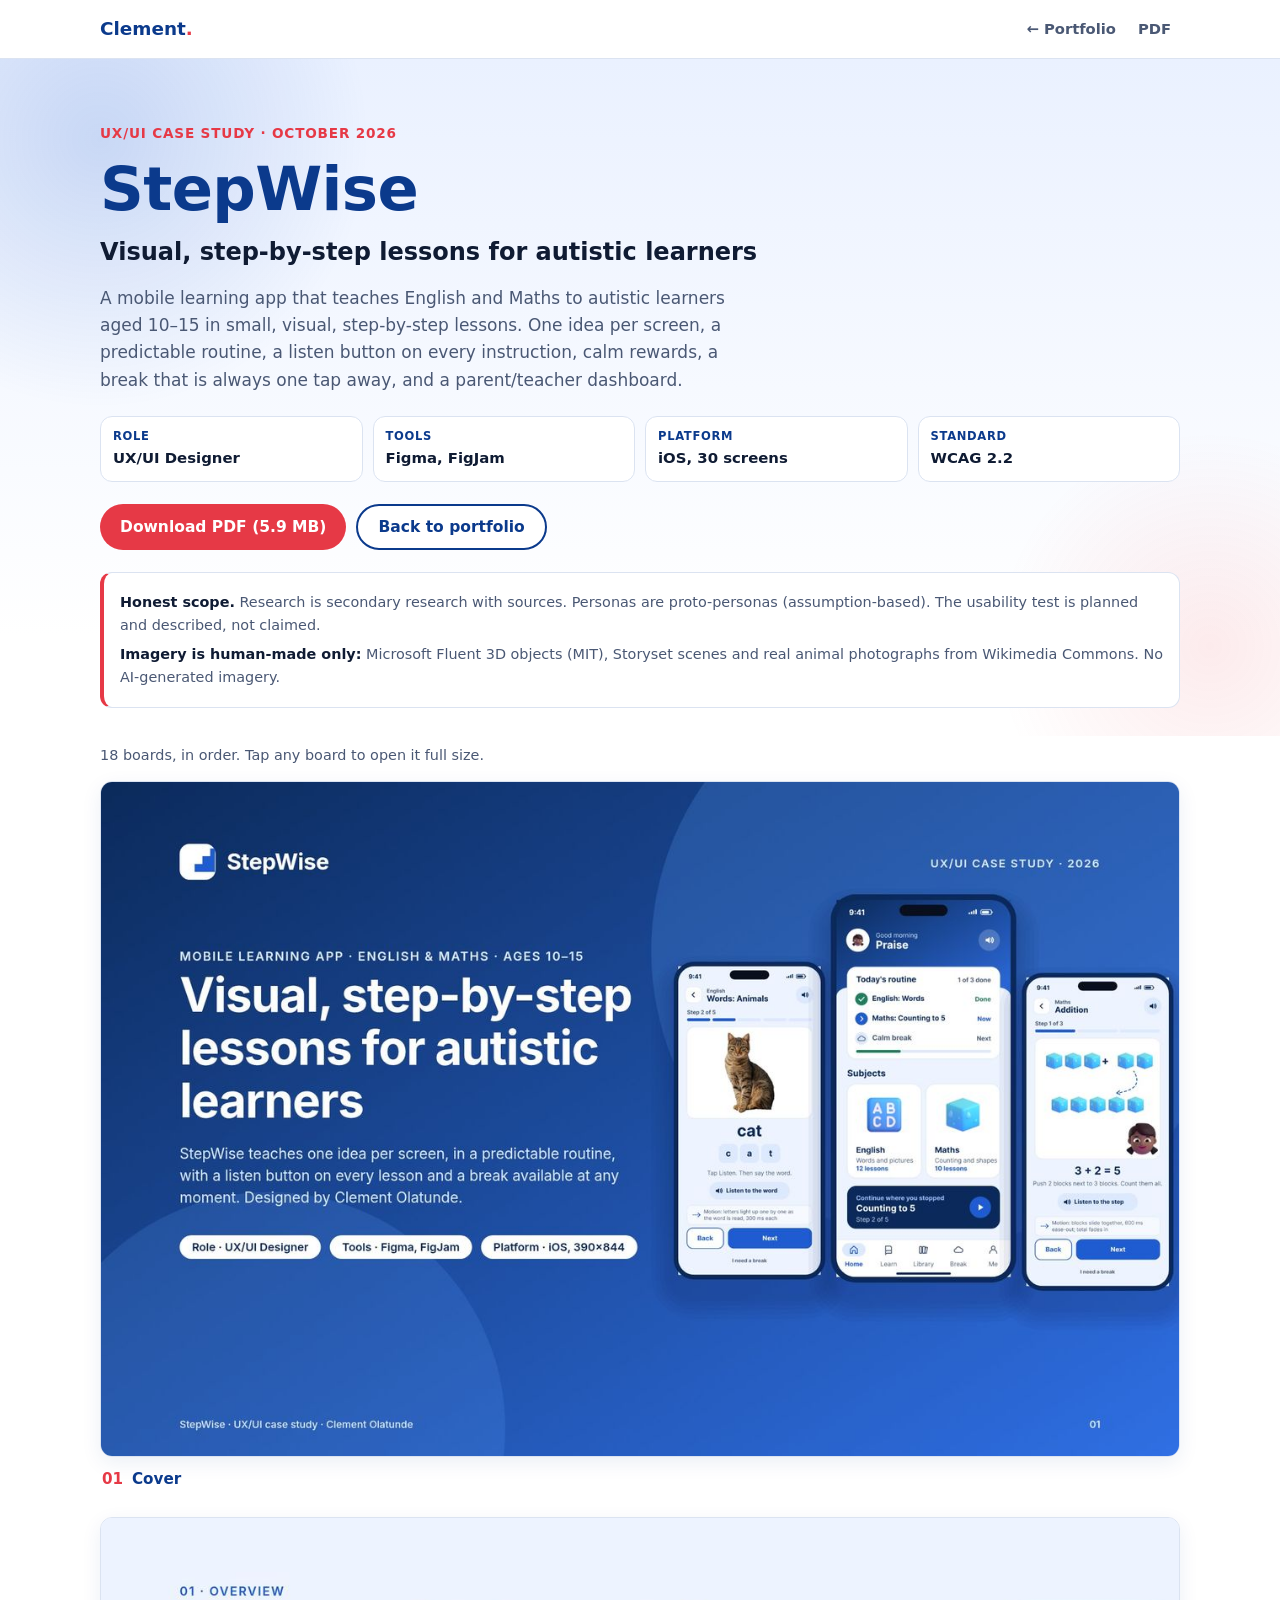
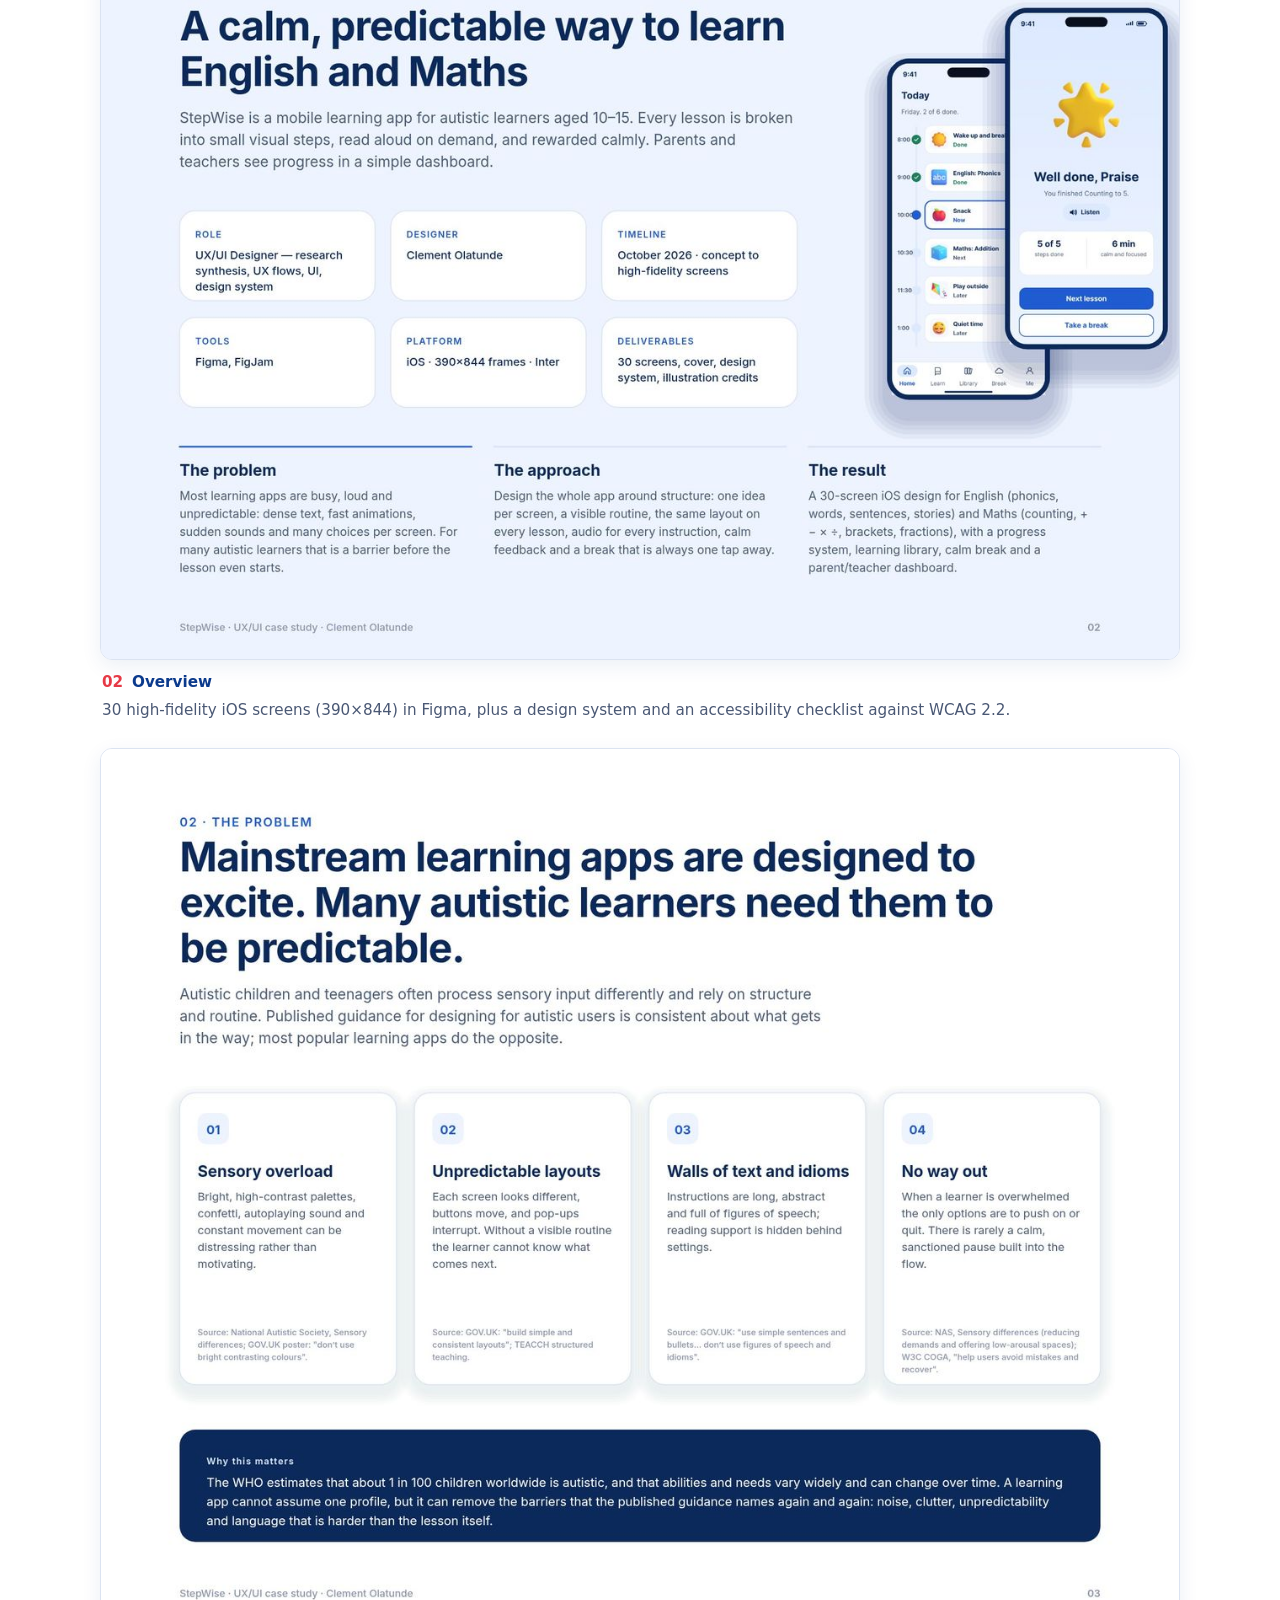
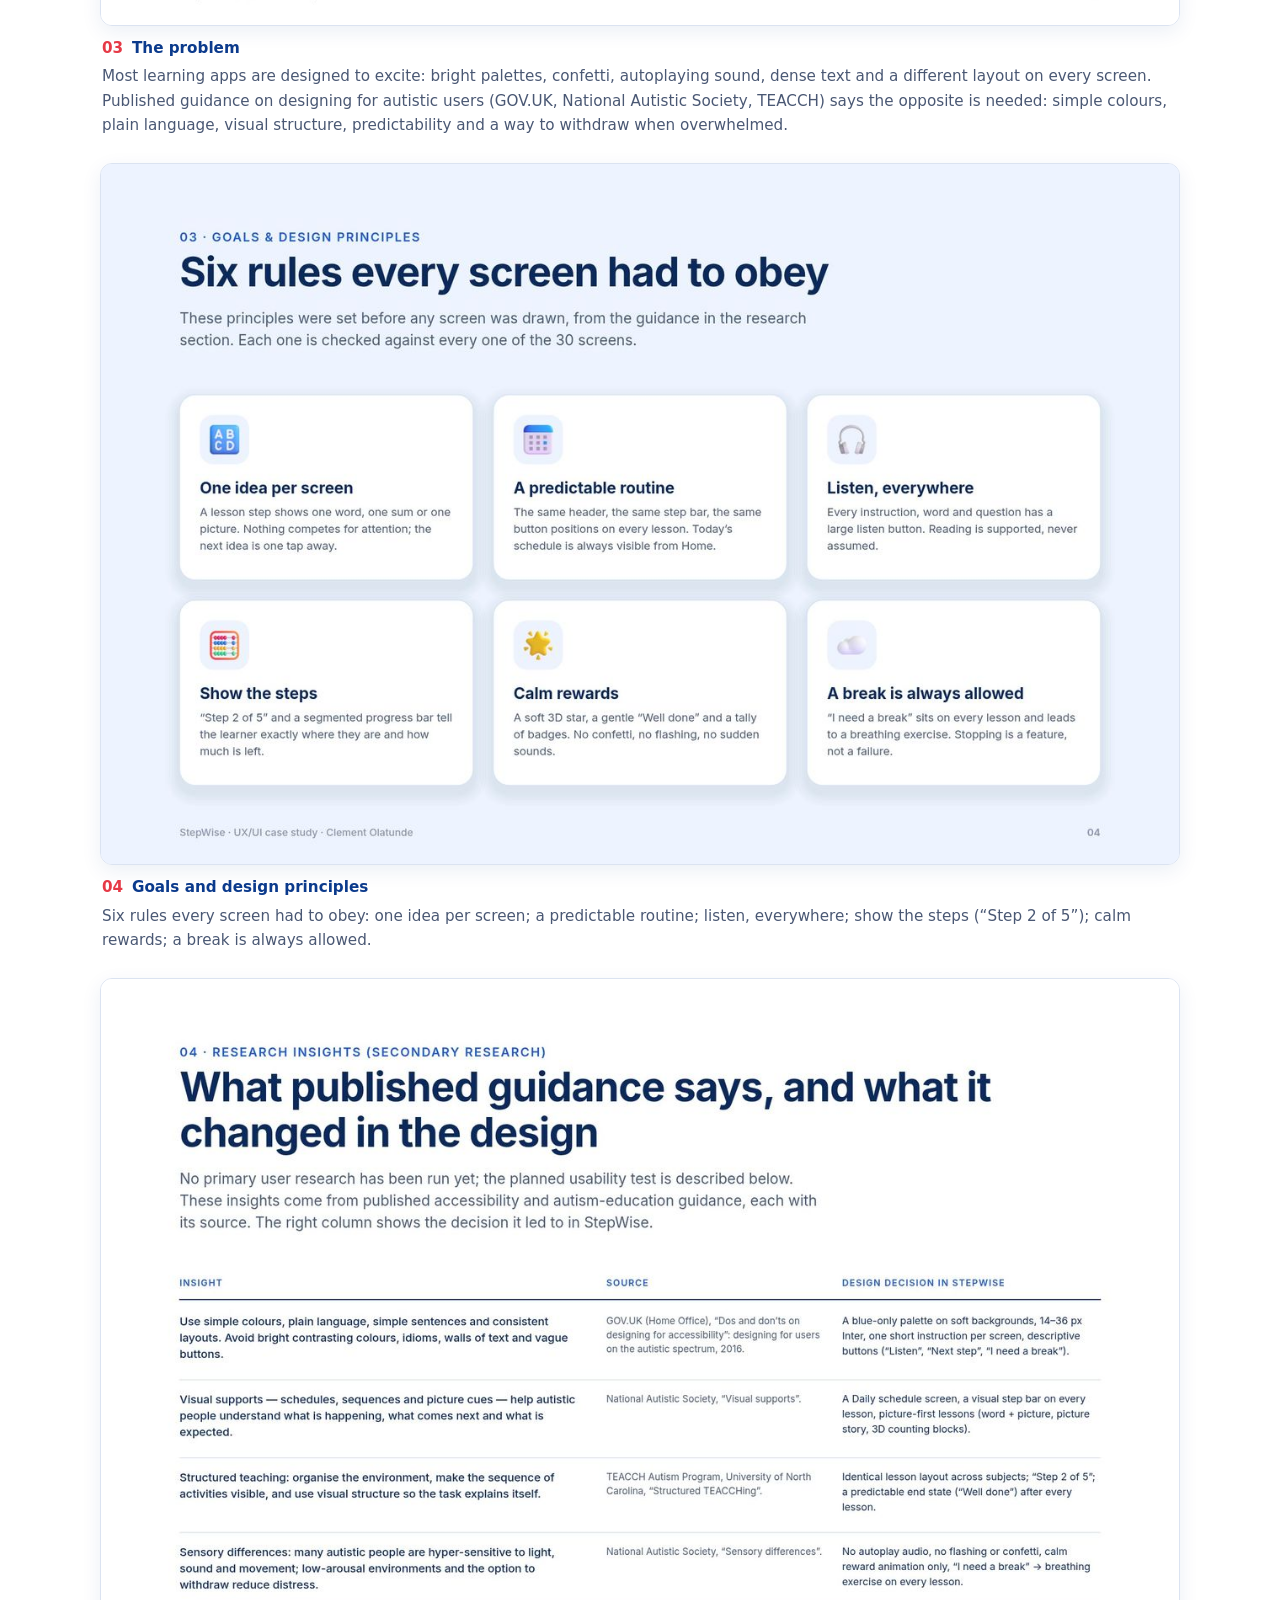
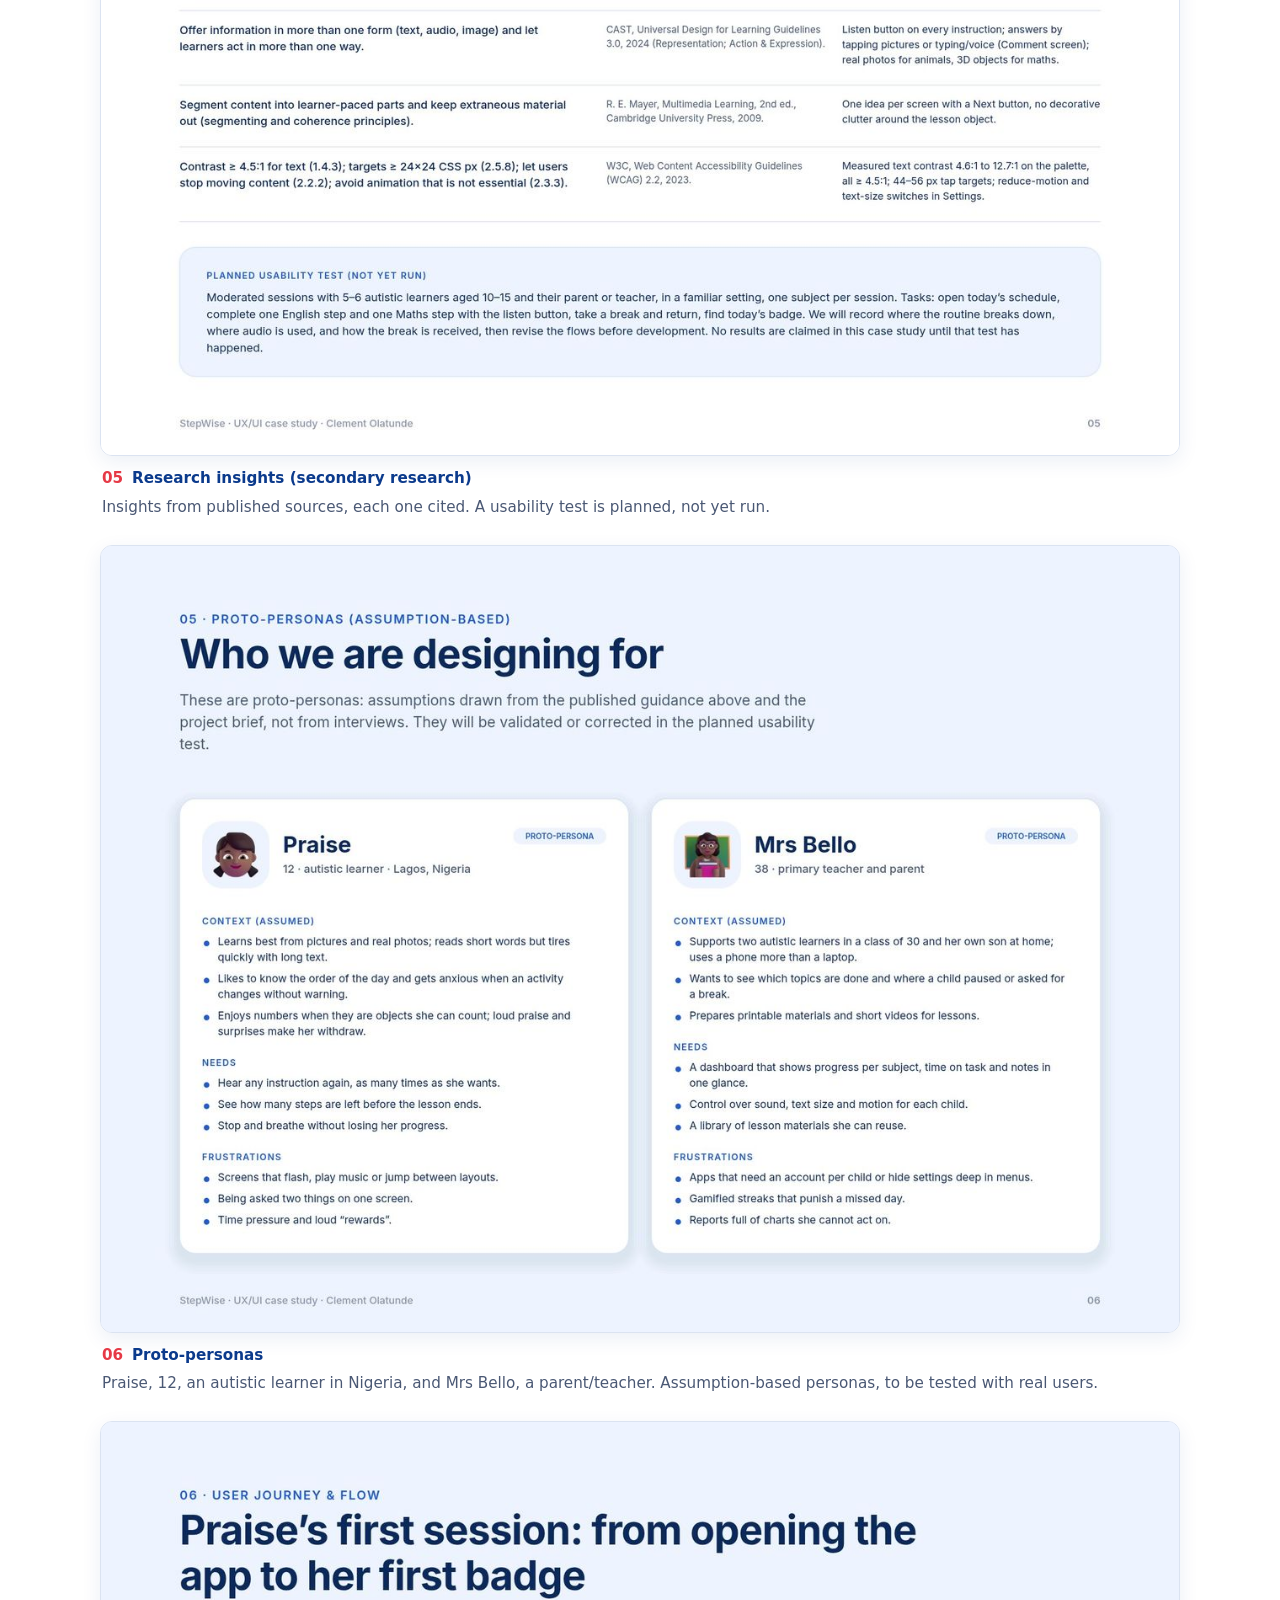
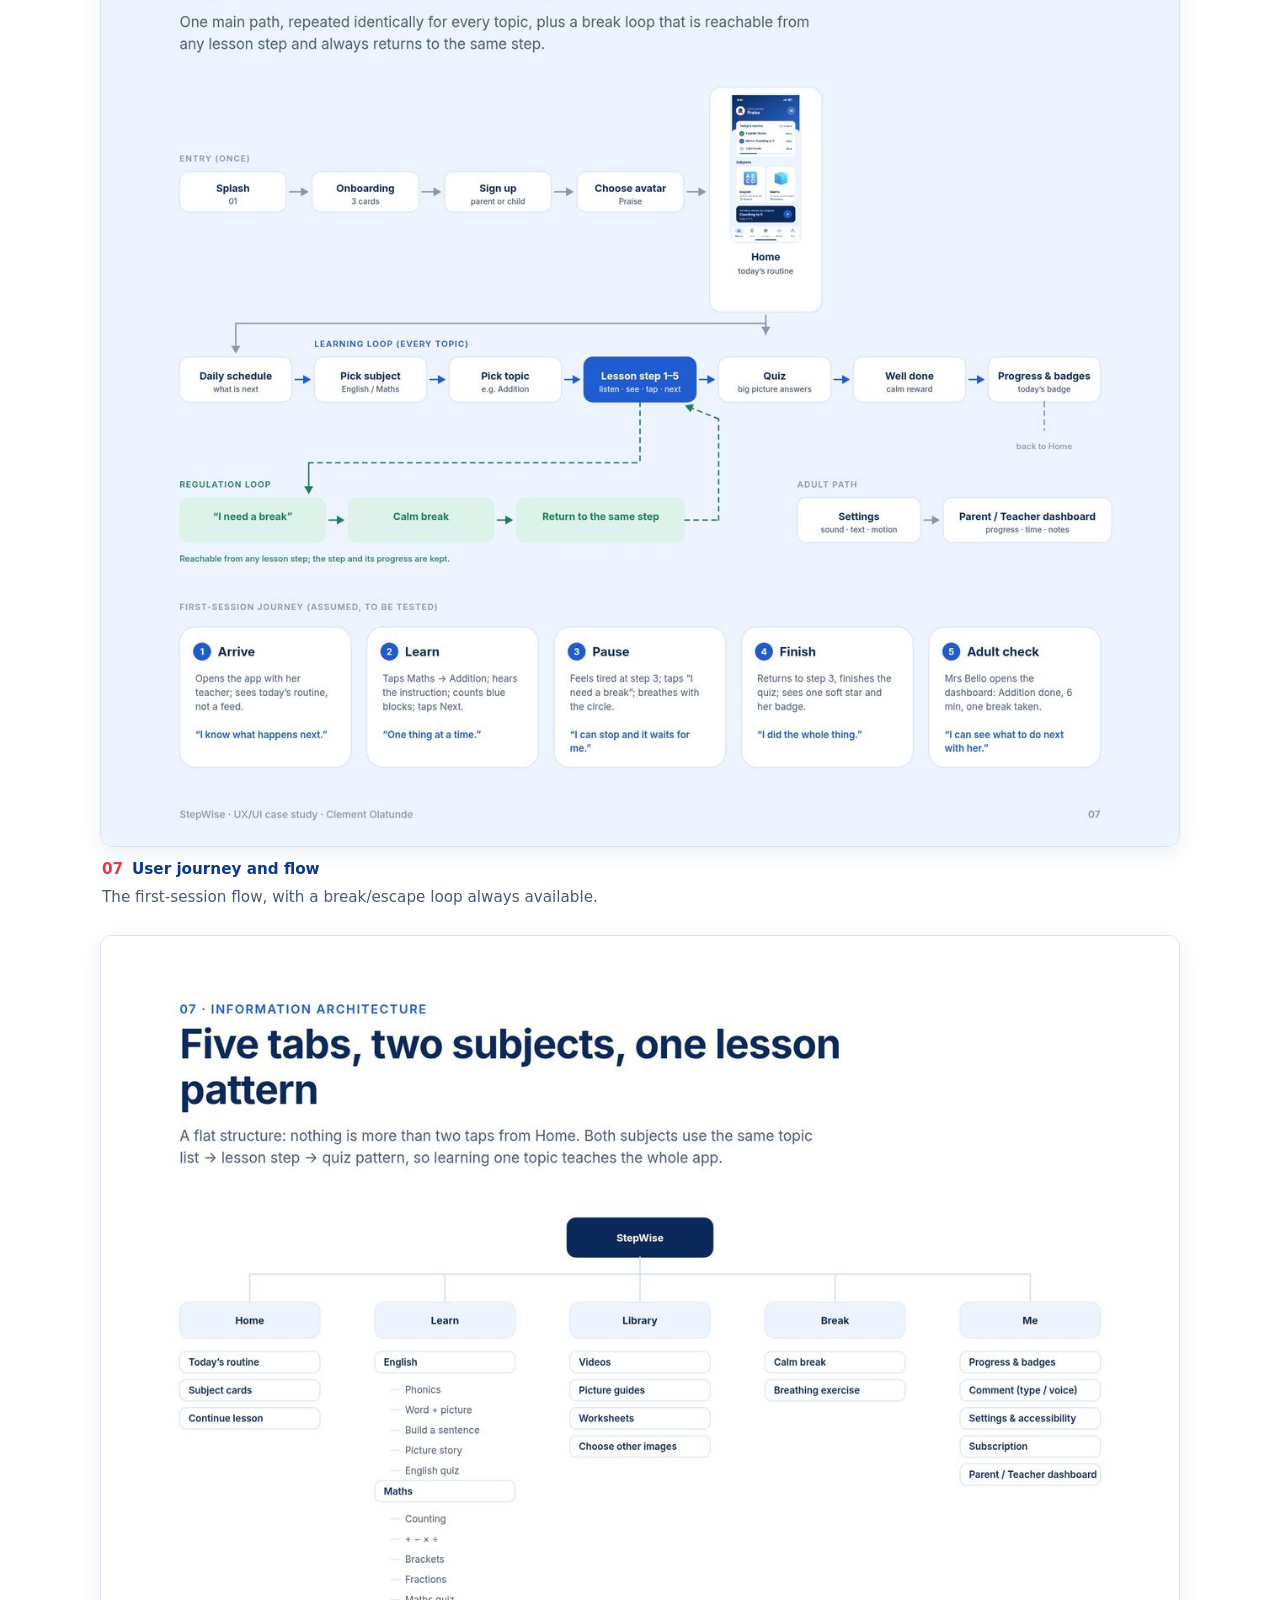
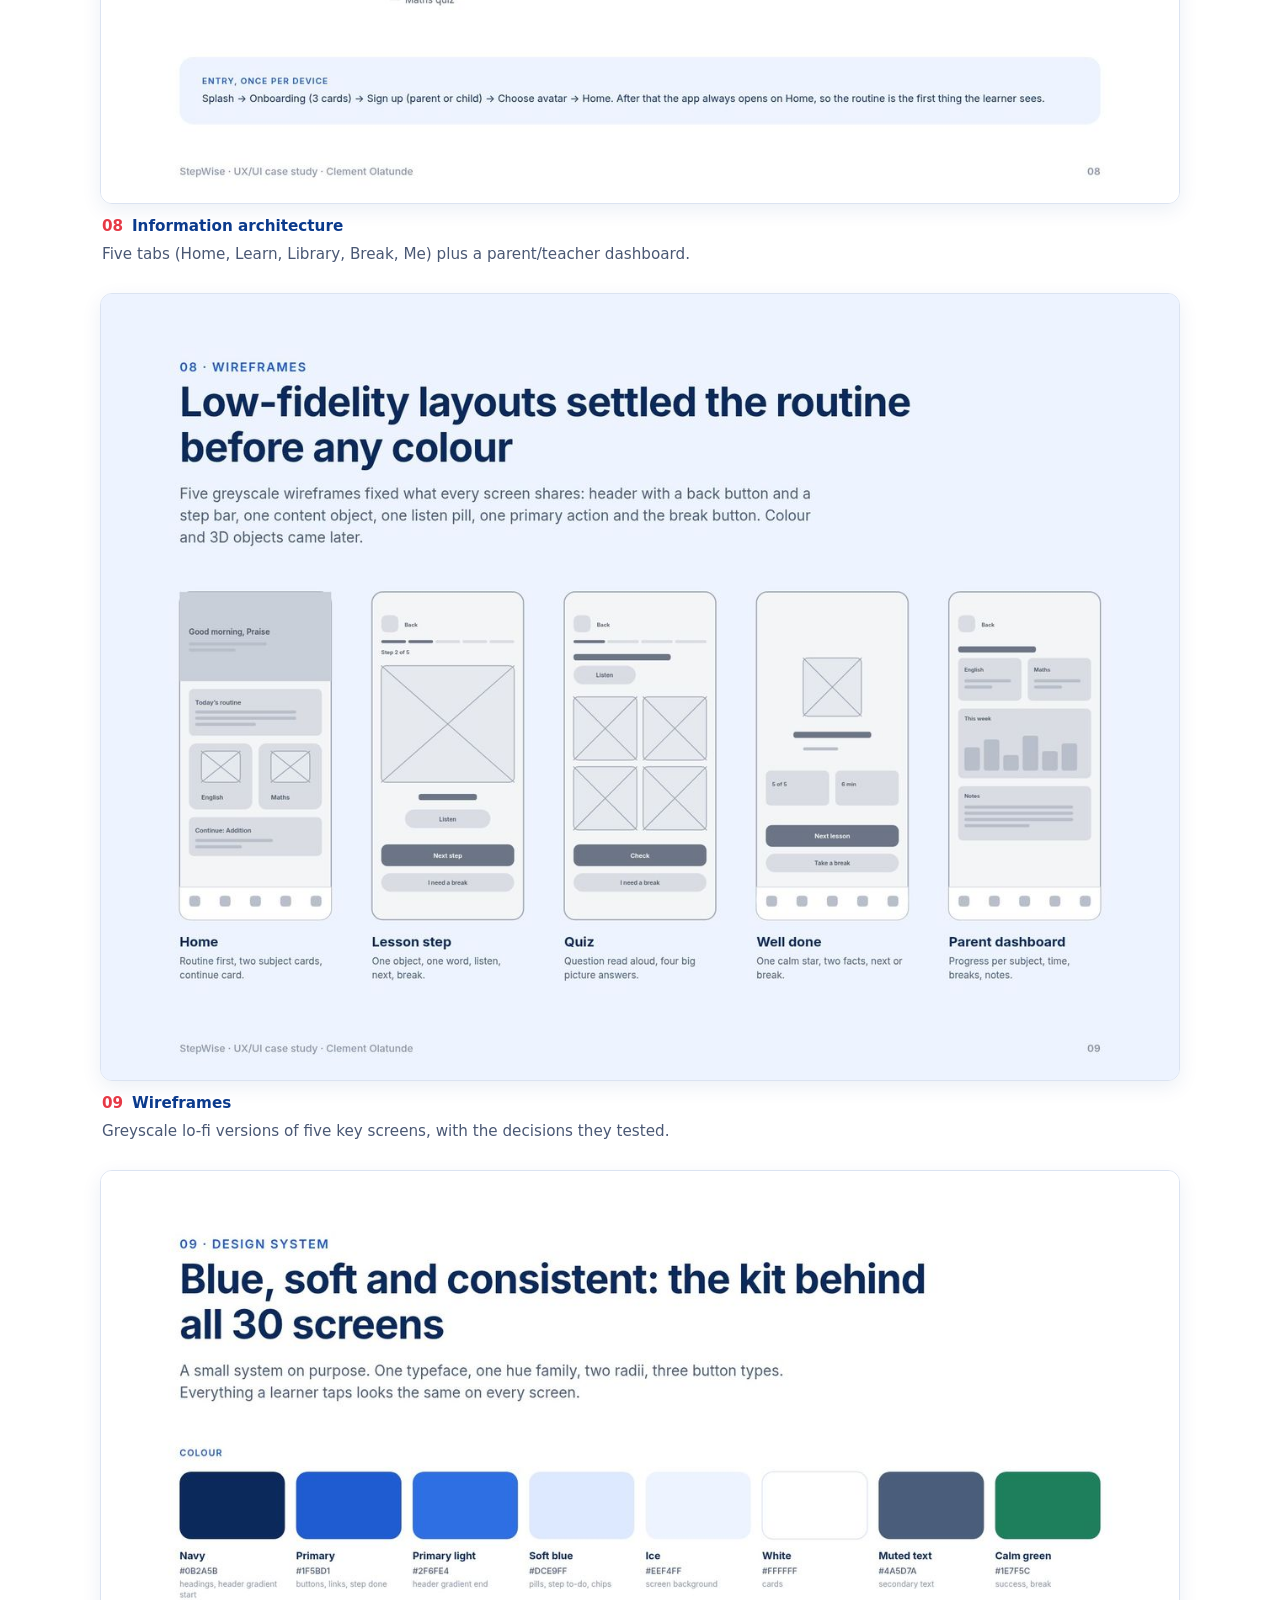
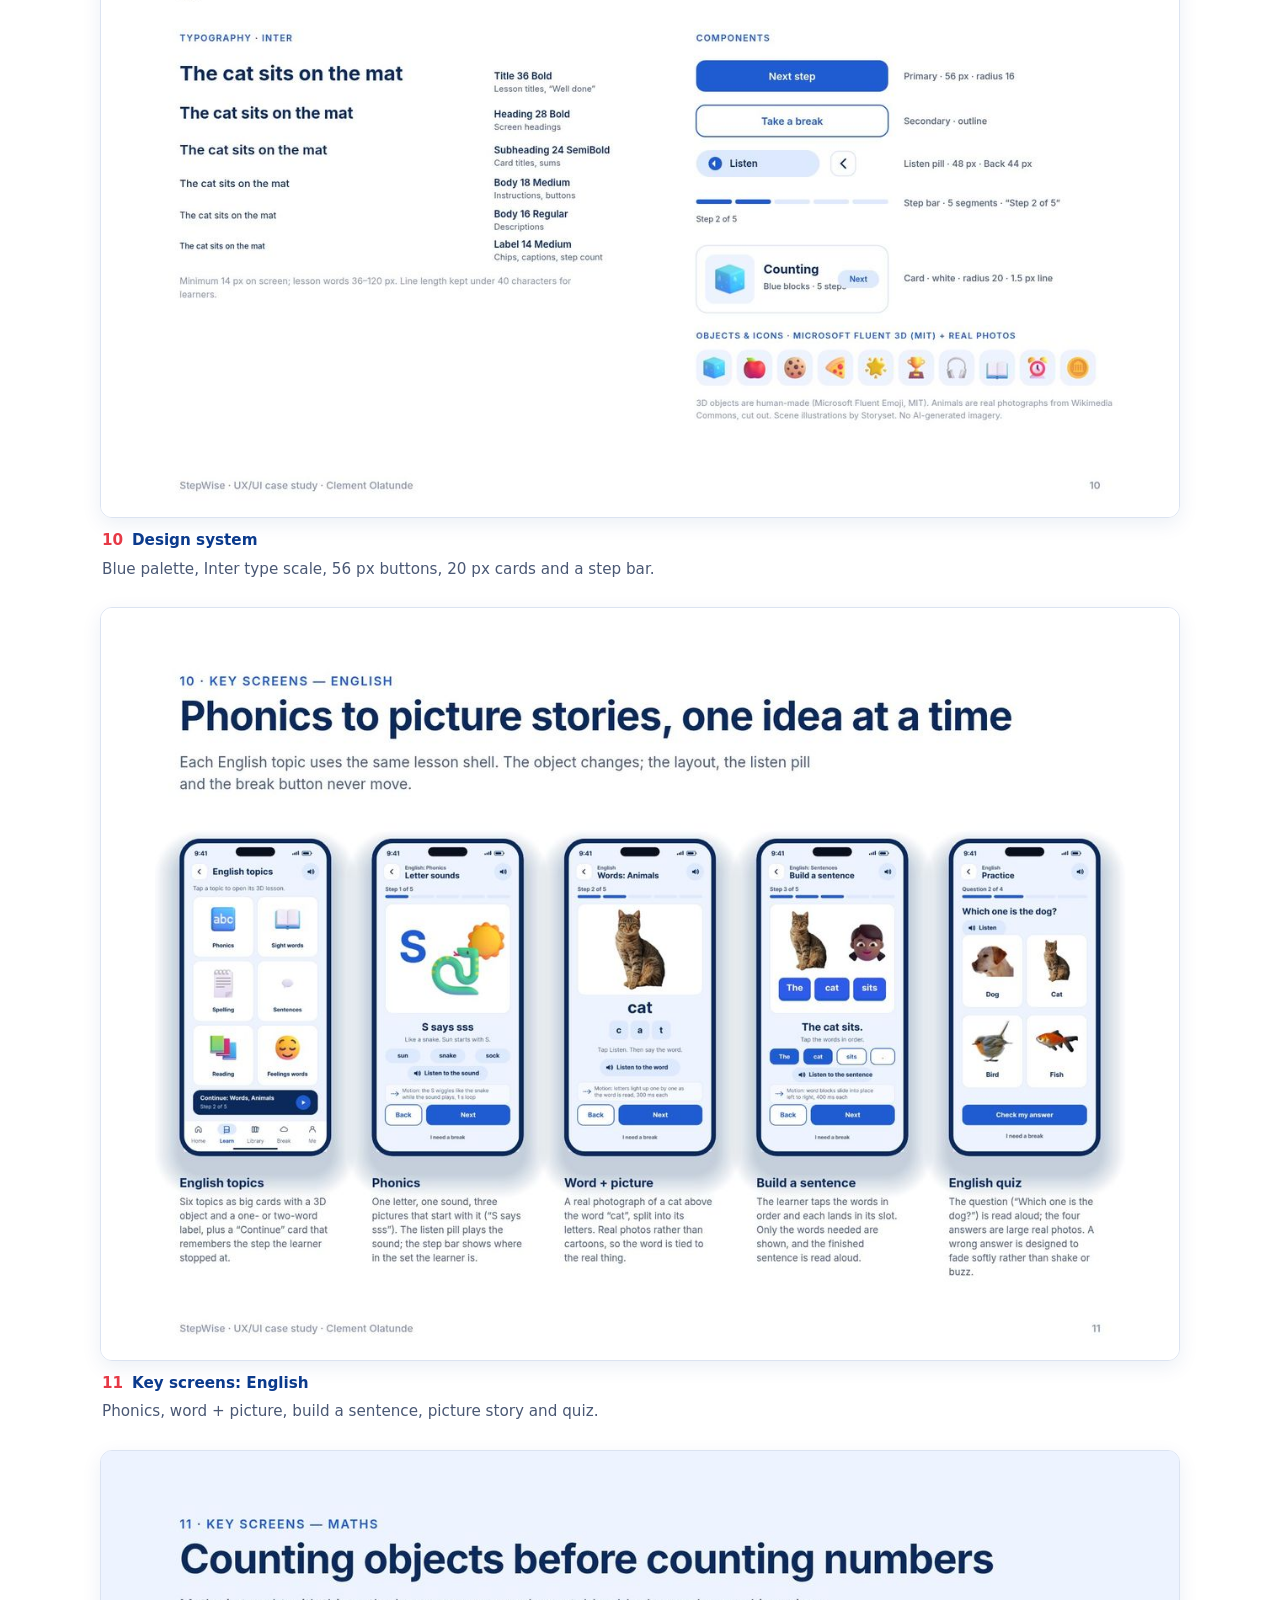
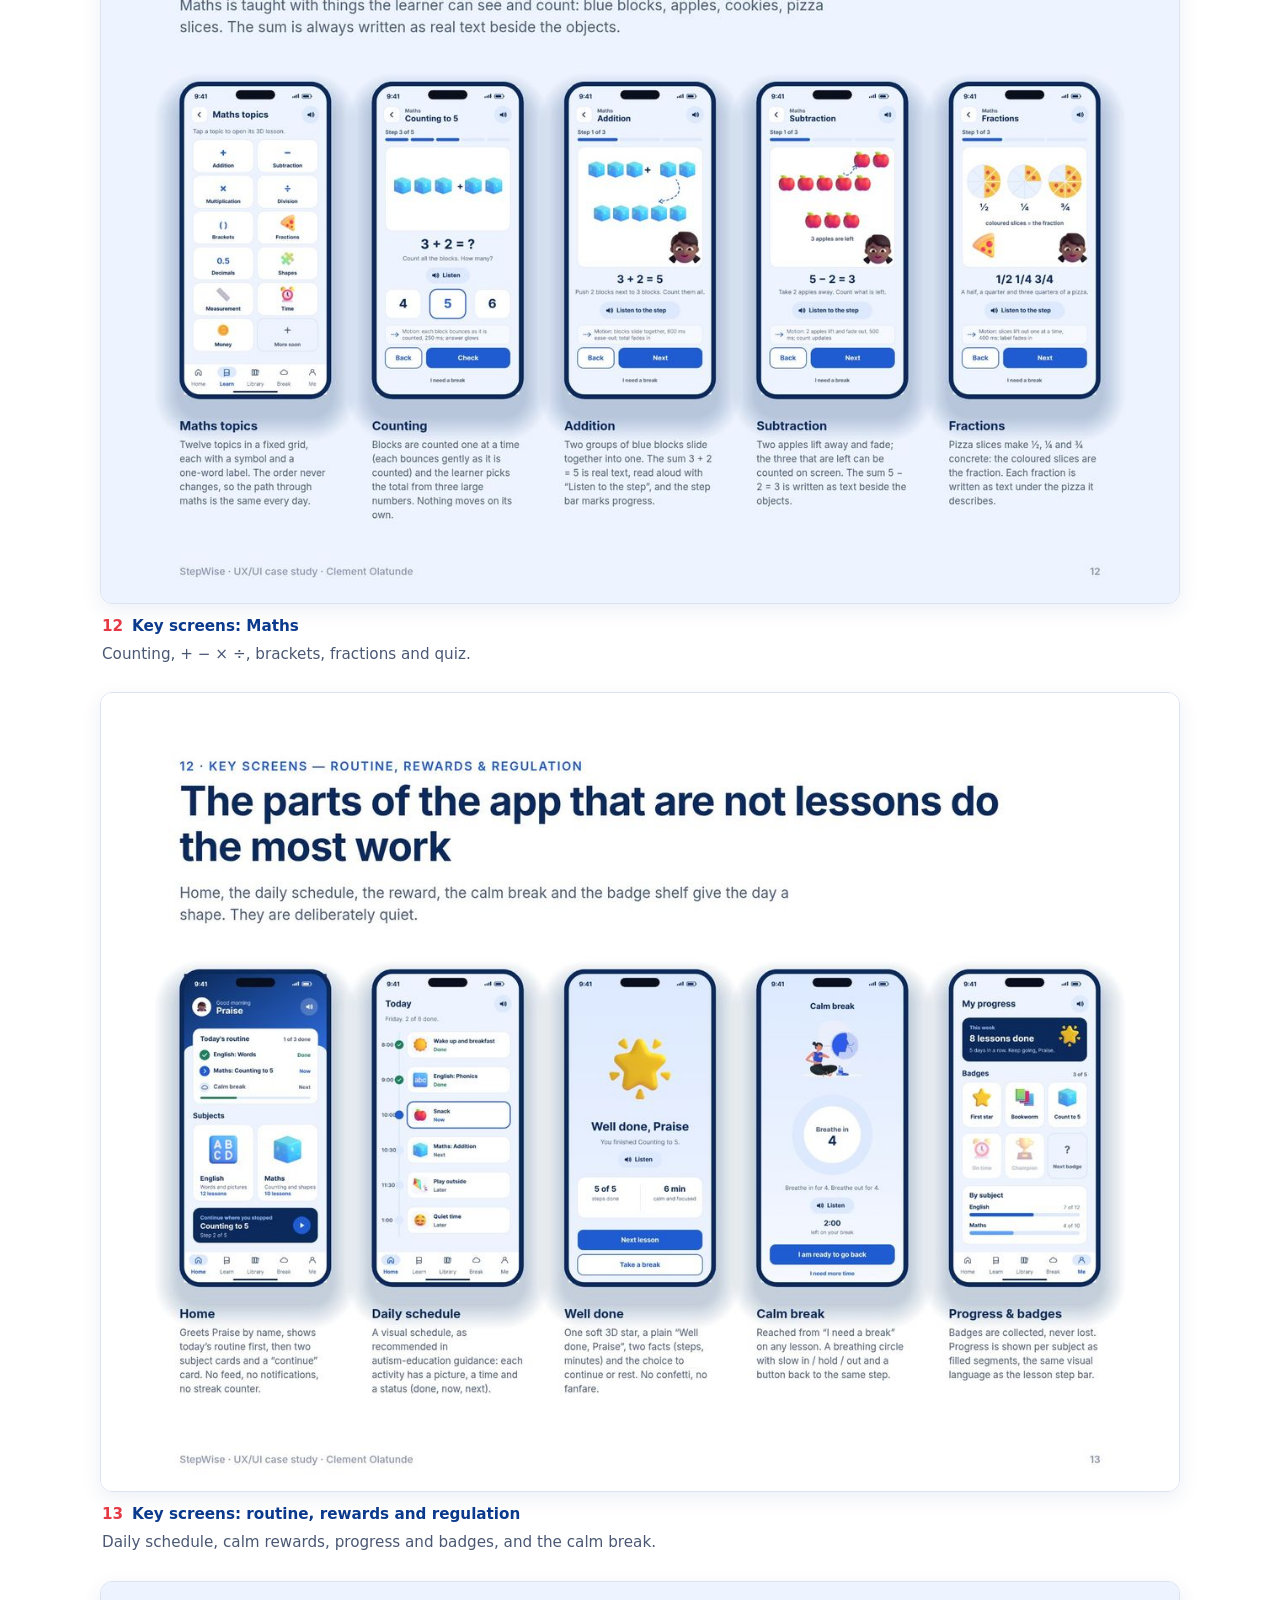
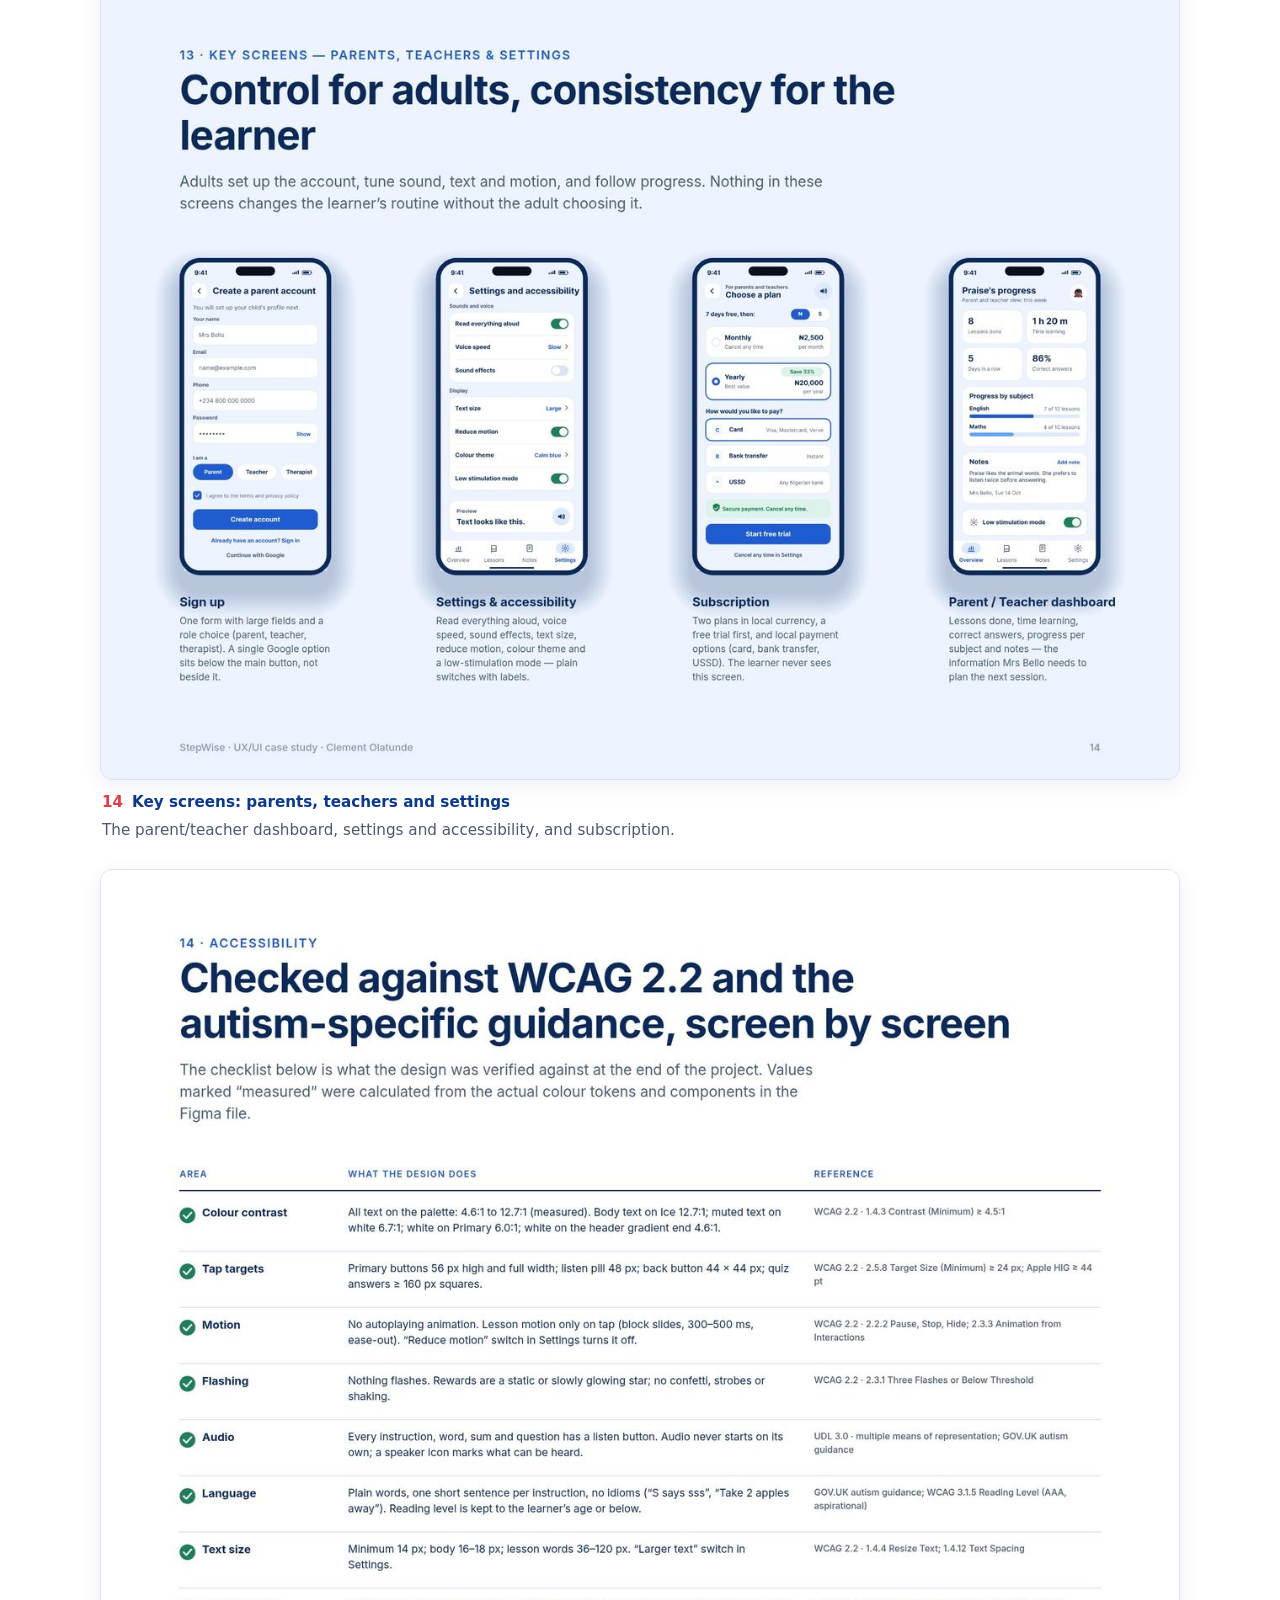
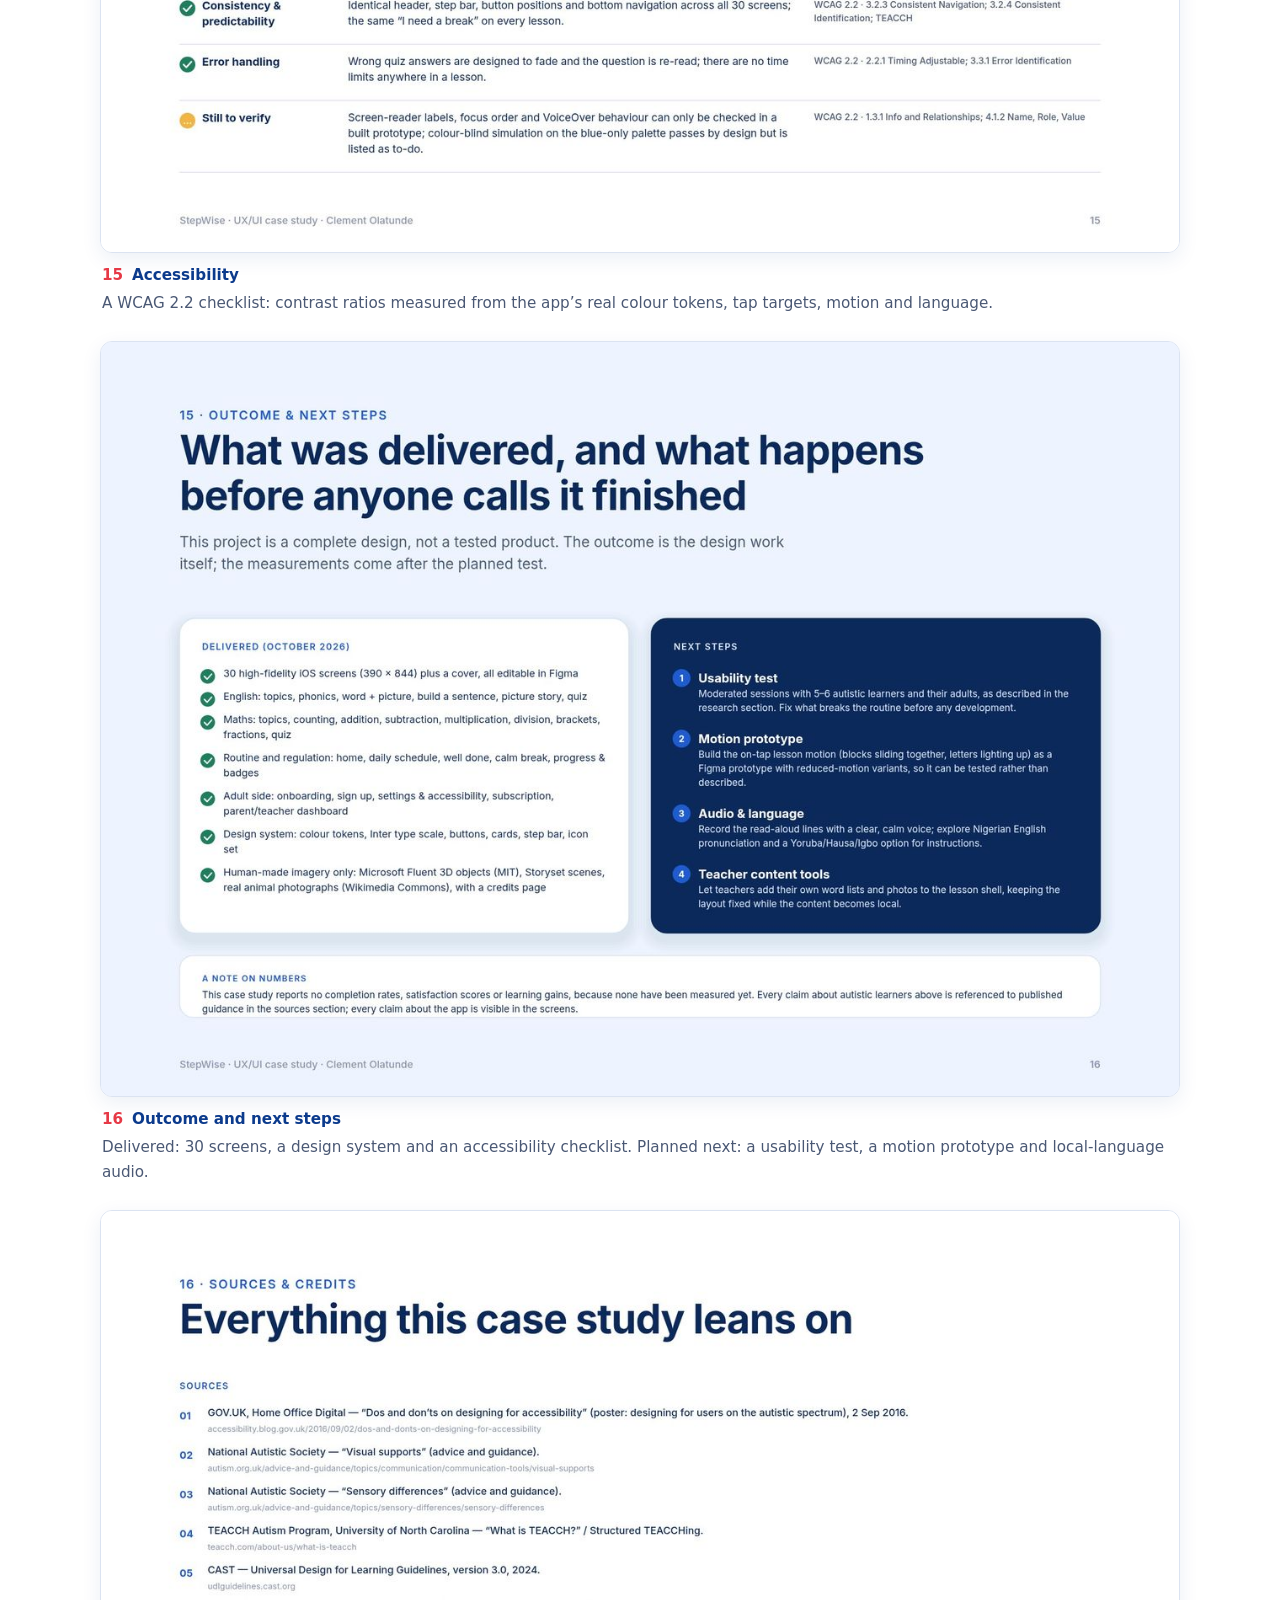
==== commit de40b2fd: "Animate the portfolio; move Calmly and StepWise into UX case studies" ====
--- a/stepwise/index.html
+++ b/stepwise/index.html
@@ -15,6 +15,7 @@
   <link rel="icon" href="data:image/svg+xml,%3Csvg xmlns='http://www.w3.org/2000/svg' viewBox='0 0 32 32'%3E%3Crect width='32' height='32' rx='7' fill='%230b3a8c'/%3E%3Ctext x='16' y='22' font-family='Arial' font-weight='700' font-size='15' fill='white' text-anchor='middle'%3ECO%3C/text%3E%3C/svg%3E">
   <link rel="stylesheet" href="../styles.css">
   <link rel="stylesheet" href="stepwise.css">
+  <script src="../motion.js"></script>
 </head>
 <body>
   <a class="skip" href="#main">Skip to content</a>
@@ -22,7 +23,7 @@
     <nav class="wrap nav" aria-label="Main">
       <a class="brand" href="../">Clement<span>.</span></a>
       <ul>
-        <li><a href="../#case-studies">&larr; Portfolio</a></li>
+        <li><a href="../#ux">&larr; Portfolio</a></li>
         <li><a href="../files/StepWise-UX-Case-Study-Clement-Olatunde.pdf" download>PDF</a></li>
       </ul>
     </nav>
@@ -43,7 +44,7 @@
         </dl>
         <div class="cta">
           <a class="btn btn-primary" href="../files/StepWise-UX-Case-Study-Clement-Olatunde.pdf" download>Download PDF (5.9 MB)</a>
-          <a class="btn btn-ghost" href="../#case-studies">Back to portfolio</a>
+          <a class="btn btn-ghost" href="../#ux">Back to portfolio</a>
         </div>
         <aside class="sw-note" aria-label="About this case study">
           <p><strong>Honest scope.</strong> Research is secondary research with sources. Personas are proto-personas (assumption-based). The usability test is planned and described, not claimed.</p>
@@ -173,7 +174,7 @@
         <div class="cta">
           <a class="btn btn-light" href="mailto:Clementus100@gmail.com">Clementus100@gmail.com</a>
           <a class="btn btn-outline-light" href="https://www.linkedin.com/in/clementolatunde/" target="_blank" rel="noopener">LinkedIn</a>
-          <a class="btn btn-outline-light" href="../#case-studies">More case studies</a>
+          <a class="btn btn-outline-light" href="../#ux">More case studies</a>
         </div>
       </div>
     </section>
--- a/styles.css
+++ b/styles.css
@@ -119,7 +119,7 @@
   .hero{padding:64px 0 56px}
   .hero-grid{flex-direction:row;align-items:center;justify-content:space-between;gap:48px}
   .hero-photo img{width:330px;height:330px}
-  .ux-grid{grid-template-columns:repeat(3,1fr)}
+  .ux-grid{grid-template-columns:repeat(2,1fr)}
   .section{padding:84px 0}
   .case{display:grid;grid-template-columns:300px 1fr}
   .case-head{padding:26px;border-right:1px solid var(--line)}
@@ -146,3 +146,72 @@
 @media (min-width:700px){.cs-grid{grid-template-columns:repeat(2,1fr)}}
 
 @media (prefers-reduced-motion:reduce){html{scroll-behavior:auto}.btn{transition:none}}
+
+/* ===== motion (added Oct 2026): entrance, scroll-reveal, micro-interactions ===== */
+html{scroll-padding-top:70px}
+@keyframes rise{from{opacity:0;transform:translateY(18px)}to{opacity:1;transform:none}}
+@keyframes drift-a{from{transform:translate3d(0,0,0) scale(1)}to{transform:translate3d(60px,40px,0) scale(1.12)}}
+@keyframes drift-b{from{transform:translate3d(0,0,0) scale(1)}to{transform:translate3d(-50px,-30px,0) scale(1.08)}}
+
+/* hero entrance (pure CSS, runs without JS) */
+.hero{position:relative;overflow:hidden;isolation:isolate}
+.hero::before,.hero::after{content:"";position:absolute;z-index:-1;border-radius:50%;pointer-events:none;will-change:transform}
+.hero::before{width:560px;height:560px;left:-180px;top:-200px;background:radial-gradient(circle at center,rgba(20,82,196,.17),rgba(20,82,196,0) 68%);animation:drift-a 22s ease-in-out infinite alternate}
+.hero::after{width:460px;height:460px;right:-160px;bottom:-140px;background:radial-gradient(circle at center,rgba(230,57,70,.10),rgba(230,57,70,0) 66%);animation:drift-b 26s ease-in-out infinite alternate}
+.hero .kicker,.hero h1,.hero .role,.hero .lede,.hero .cta,.hero-photo,.facts li,.sw-meta,.sw-note{animation:rise .7s cubic-bezier(.2,.7,.2,1) backwards}
+.hero .kicker{animation-delay:.05s}
+.hero h1{animation-delay:.15s}
+.hero .role{animation-delay:.27s}
+.hero .lede{animation-delay:.38s}
+.sw-meta{animation-delay:.46s}
+.hero .cta{animation-delay:.5s}
+.sw-note{animation-delay:.62s}
+.hero-photo{animation-delay:.3s}
+.facts li:nth-child(1){animation-delay:.55s}
+.facts li:nth-child(2){animation-delay:.65s}
+.facts li:nth-child(3){animation-delay:.75s}
+.facts li:nth-child(4){animation-delay:.85s}
+
+/* scroll reveal: hidden only once JS has run (html.js), so content stays visible if JS fails */
+.js .reveal{opacity:0}
+.js .reveal.is-in{opacity:1;animation:rise .65s cubic-bezier(.2,.7,.2,1) backwards;animation-delay:var(--d,0ms)}
+
+/* nav: active section */
+.nav ul a{transition:background .2s,color .2s}
+.nav ul a.is-active{color:var(--blue);background:var(--blue-soft)}
+
+/* micro-interactions */
+.btn{transition:transform .18s cubic-bezier(.2,.7,.2,1),background .15s,color .15s,box-shadow .2s}
+.btn:active{transform:translateY(0) scale(.97)}
+.cs-card,.case,.ux-card,.panel,.facts li,.sw-board{transition:transform .28s cubic-bezier(.2,.7,.2,1),box-shadow .28s}
+.cs-card:active,.case:active,.ux-card:active,.sw-board:active{transform:scale(.985)}
+.cs-cover{overflow:hidden}
+.cs-cover img{transition:transform .6s cubic-bezier(.2,.7,.2,1)}
+.sw-board a{display:block;overflow:hidden}
+.sw-board a img{transition:transform .6s cubic-bezier(.2,.7,.2,1)}
+.chips li{transition:background .2s,color .2s,transform .2s}
+@media (hover:hover){
+  .btn:hover{transform:translateY(-2px);box-shadow:0 8px 20px rgba(11,58,140,.16)}
+  .btn-primary:hover{box-shadow:0 8px 20px rgba(230,57,70,.28)}
+  .cs-card:hover,.case:hover,.ux-card:hover,.panel:hover{transform:translateY(-4px);box-shadow:0 16px 36px rgba(11,58,140,.12)}
+  .facts li:hover{transform:translateY(-3px);box-shadow:0 10px 24px rgba(11,58,140,.10)}
+  .cs-card:hover .cs-cover img{transform:scale(1.045)}
+  .sw-board:hover{transform:translateY(-3px);box-shadow:0 16px 36px rgba(11,58,140,.12)}
+  .sw-board a:hover img{transform:scale(1.015)}
+  .chips li:hover{background:var(--blue);color:#fff;transform:translateY(-1px)}
+}
+
+/* reduced motion: everything visible, nothing moves */
+@media (prefers-reduced-motion:reduce){
+  .hero::before,.hero::after,.hero .kicker,.hero h1,.hero .role,.hero .lede,.hero .cta,.hero-photo,.facts li,.sw-meta,.sw-note{animation:none}
+  .js .reveal{opacity:1}
+  .js .reveal.is-in{animation:none}
+  .btn,.cs-card,.case,.ux-card,.panel,.facts li,.sw-board,.cs-cover img,.sw-board a img,.chips li,.nav ul a{transition:none}
+  .btn:hover,.btn:active,.cs-card:hover,.case:hover,.ux-card:hover,.panel:hover,.facts li:hover,.sw-board:hover,.cs-card:active,.case:active,.ux-card:active,.sw-board:active{transform:none}
+  .cs-card:hover .cs-cover img,.sw-board a:hover img{transform:none}
+}
+.ux-card .cs-actions{margin-top:16px}
+.ux-card{border-top:5px solid var(--blue)}
+.process li{justify-content:flex-start;align-items:flex-start}
+.process li > span:first-child{flex:0 0 8.6em}
+.process li > span:last-child{flex:1 1 auto}
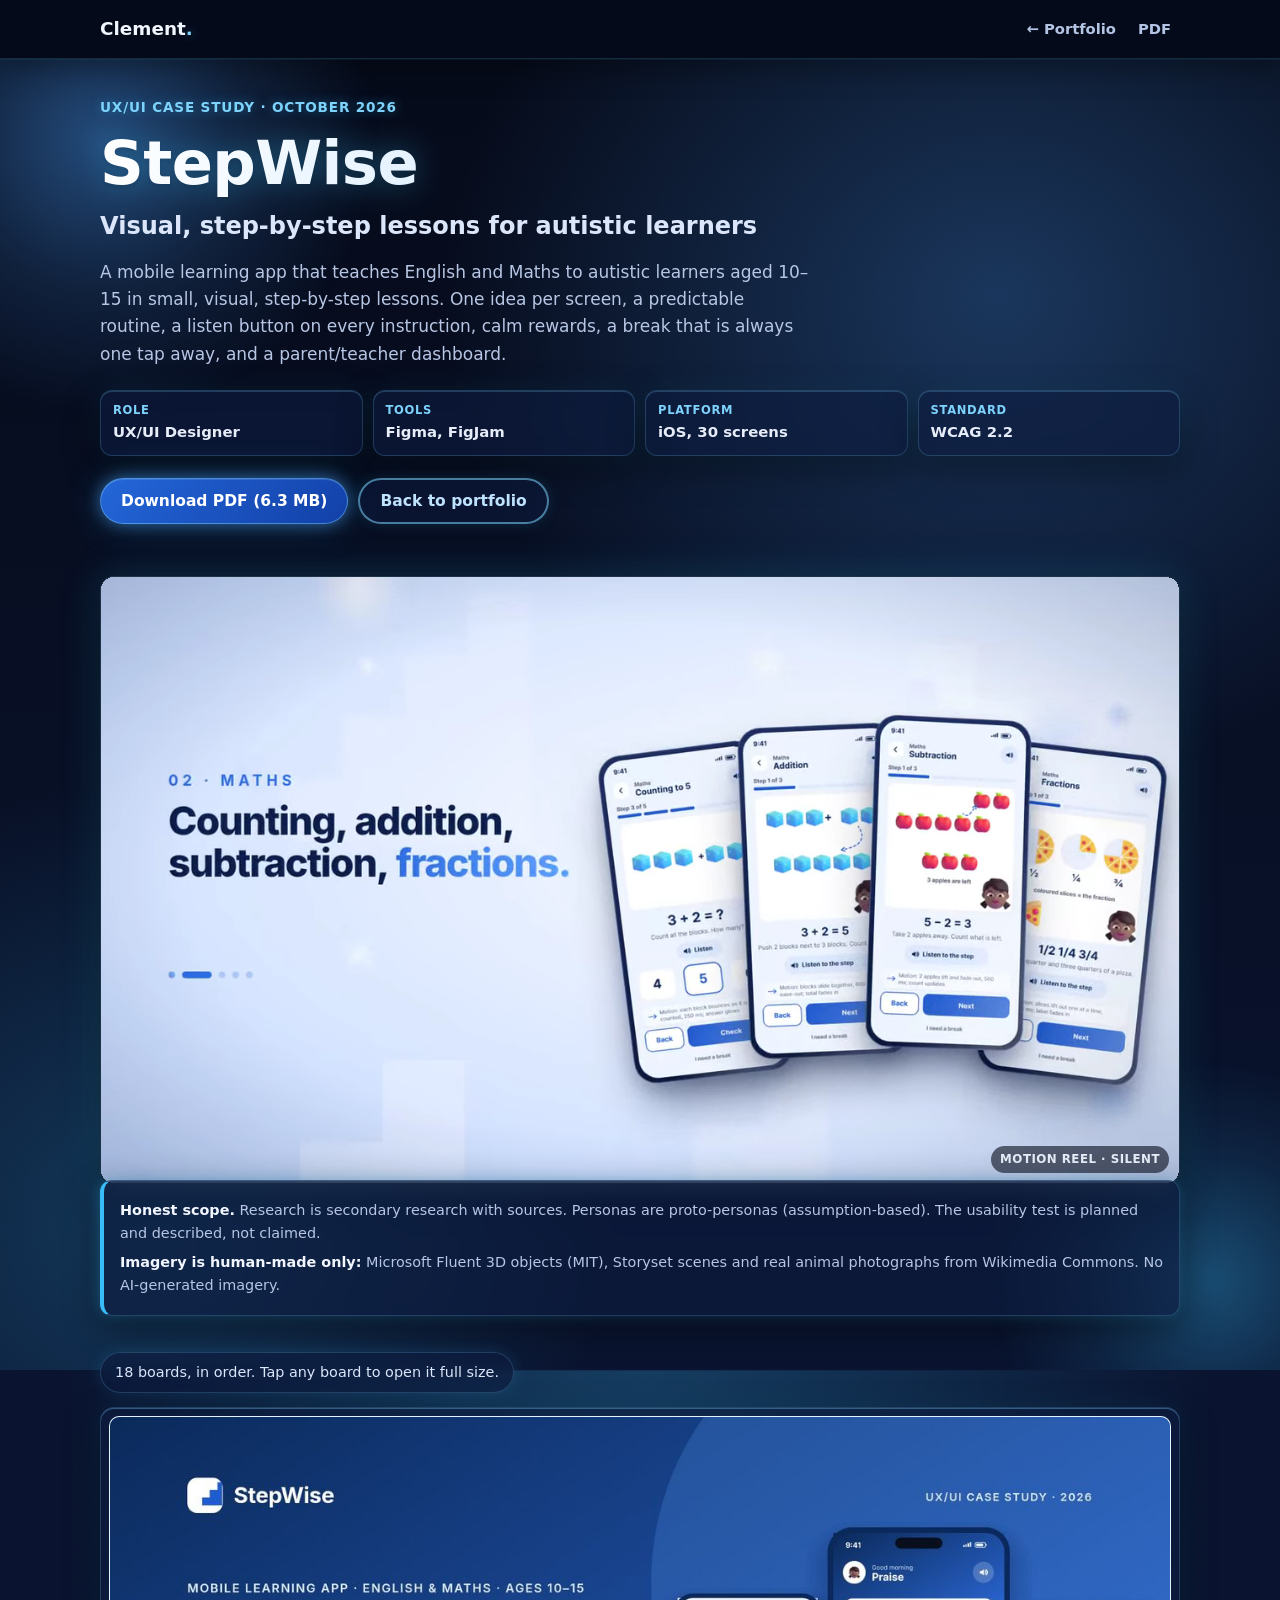
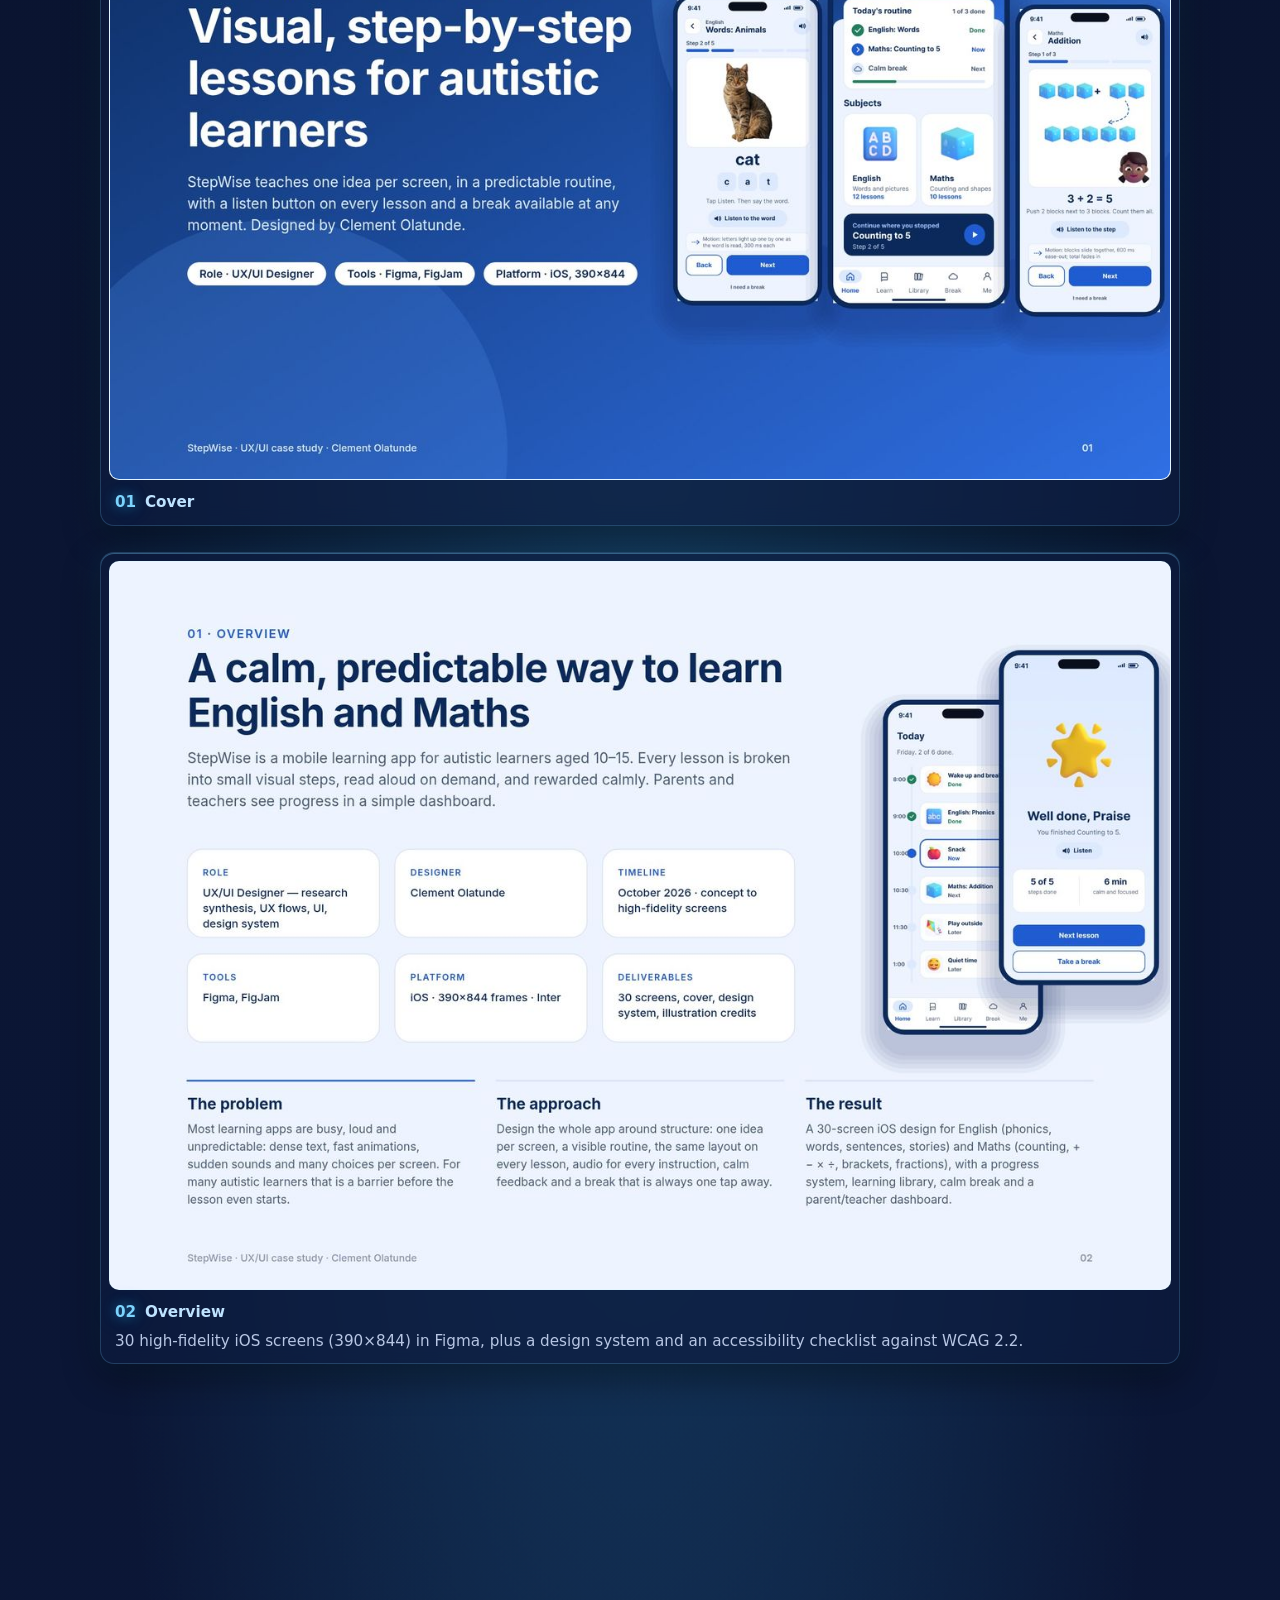
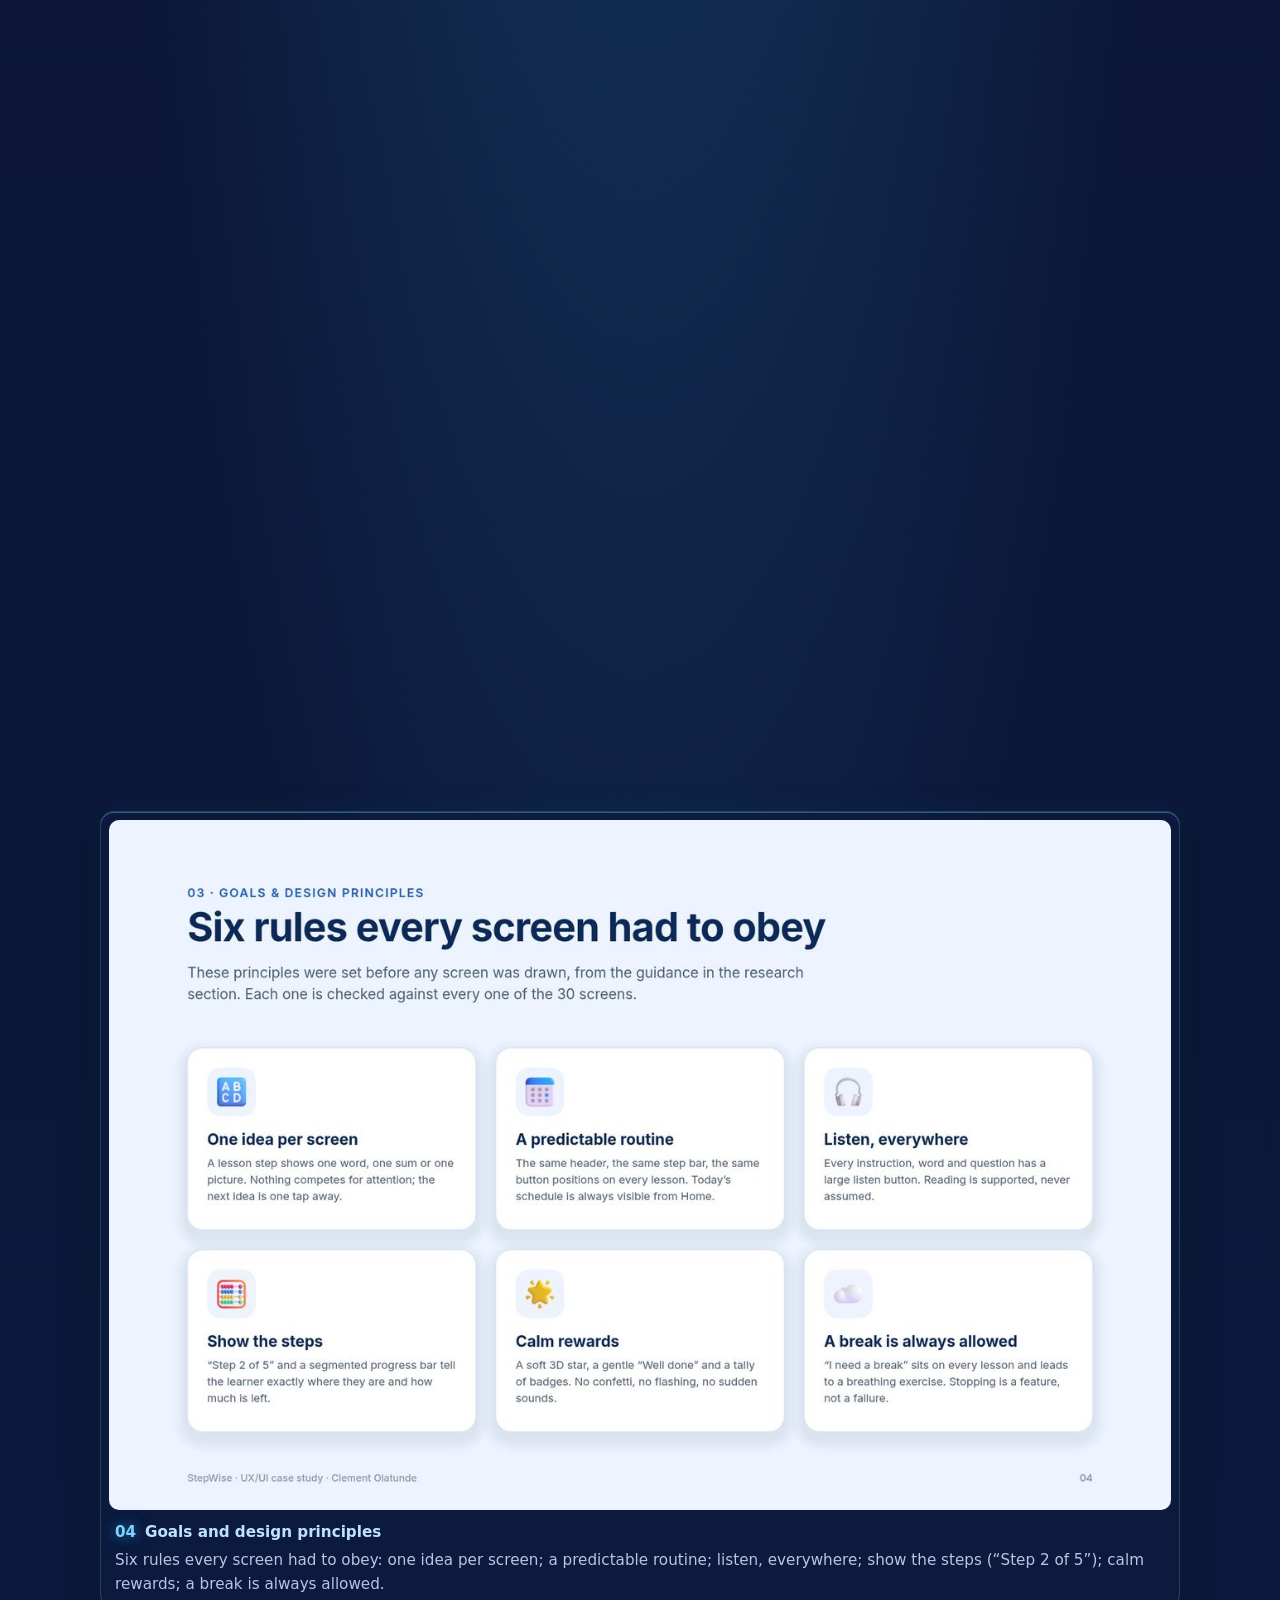
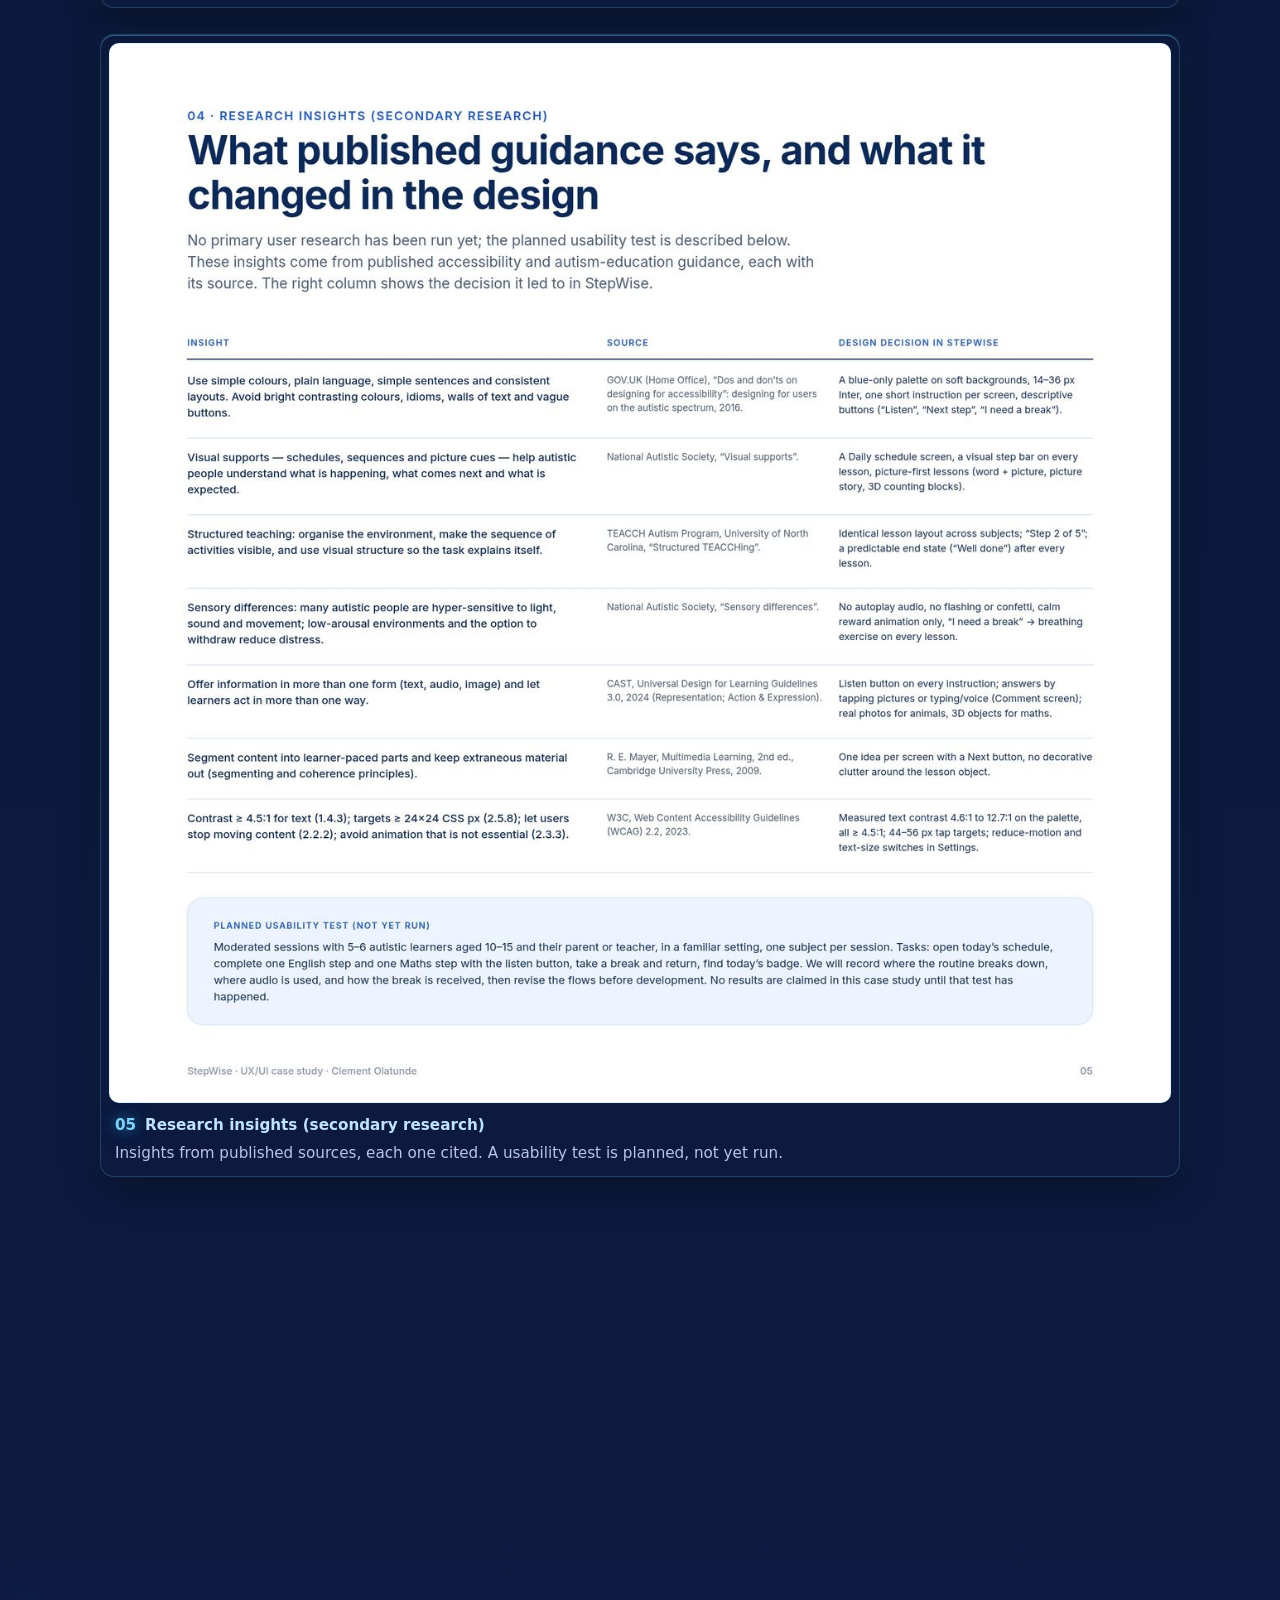
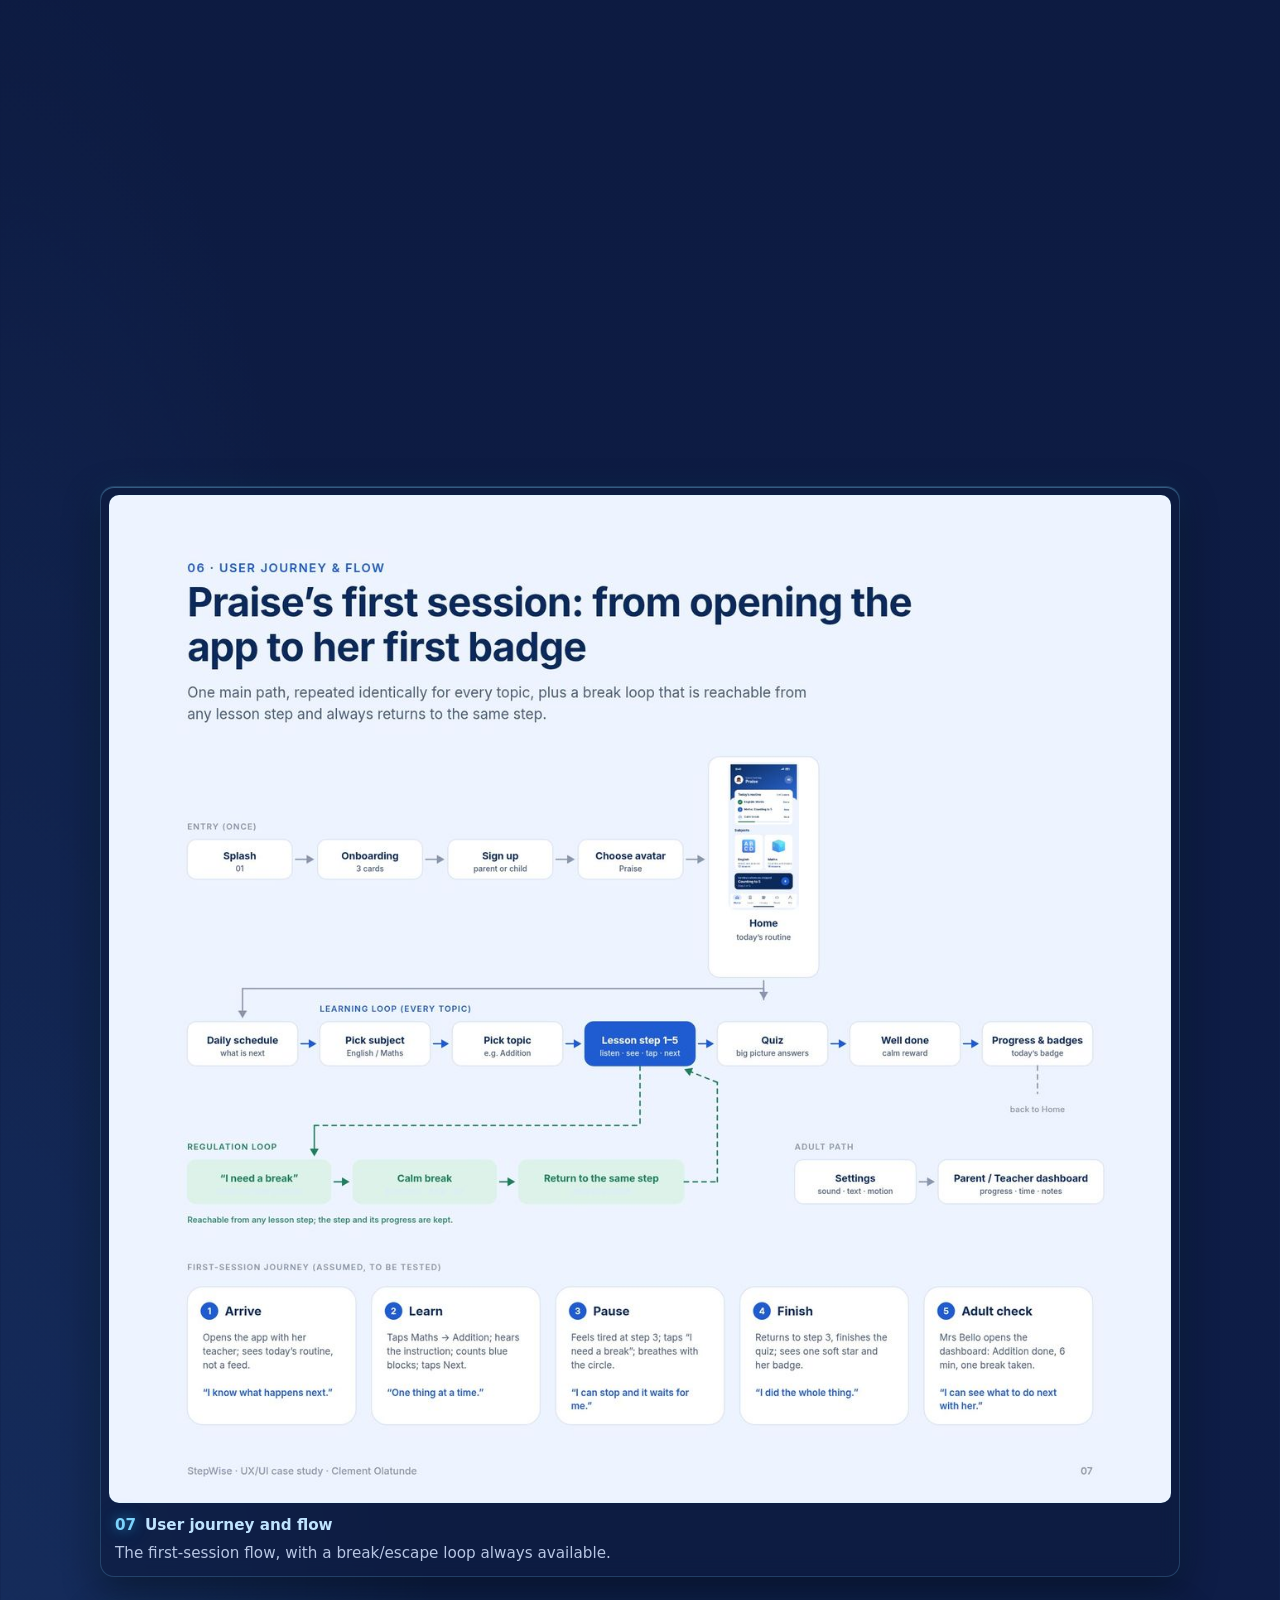
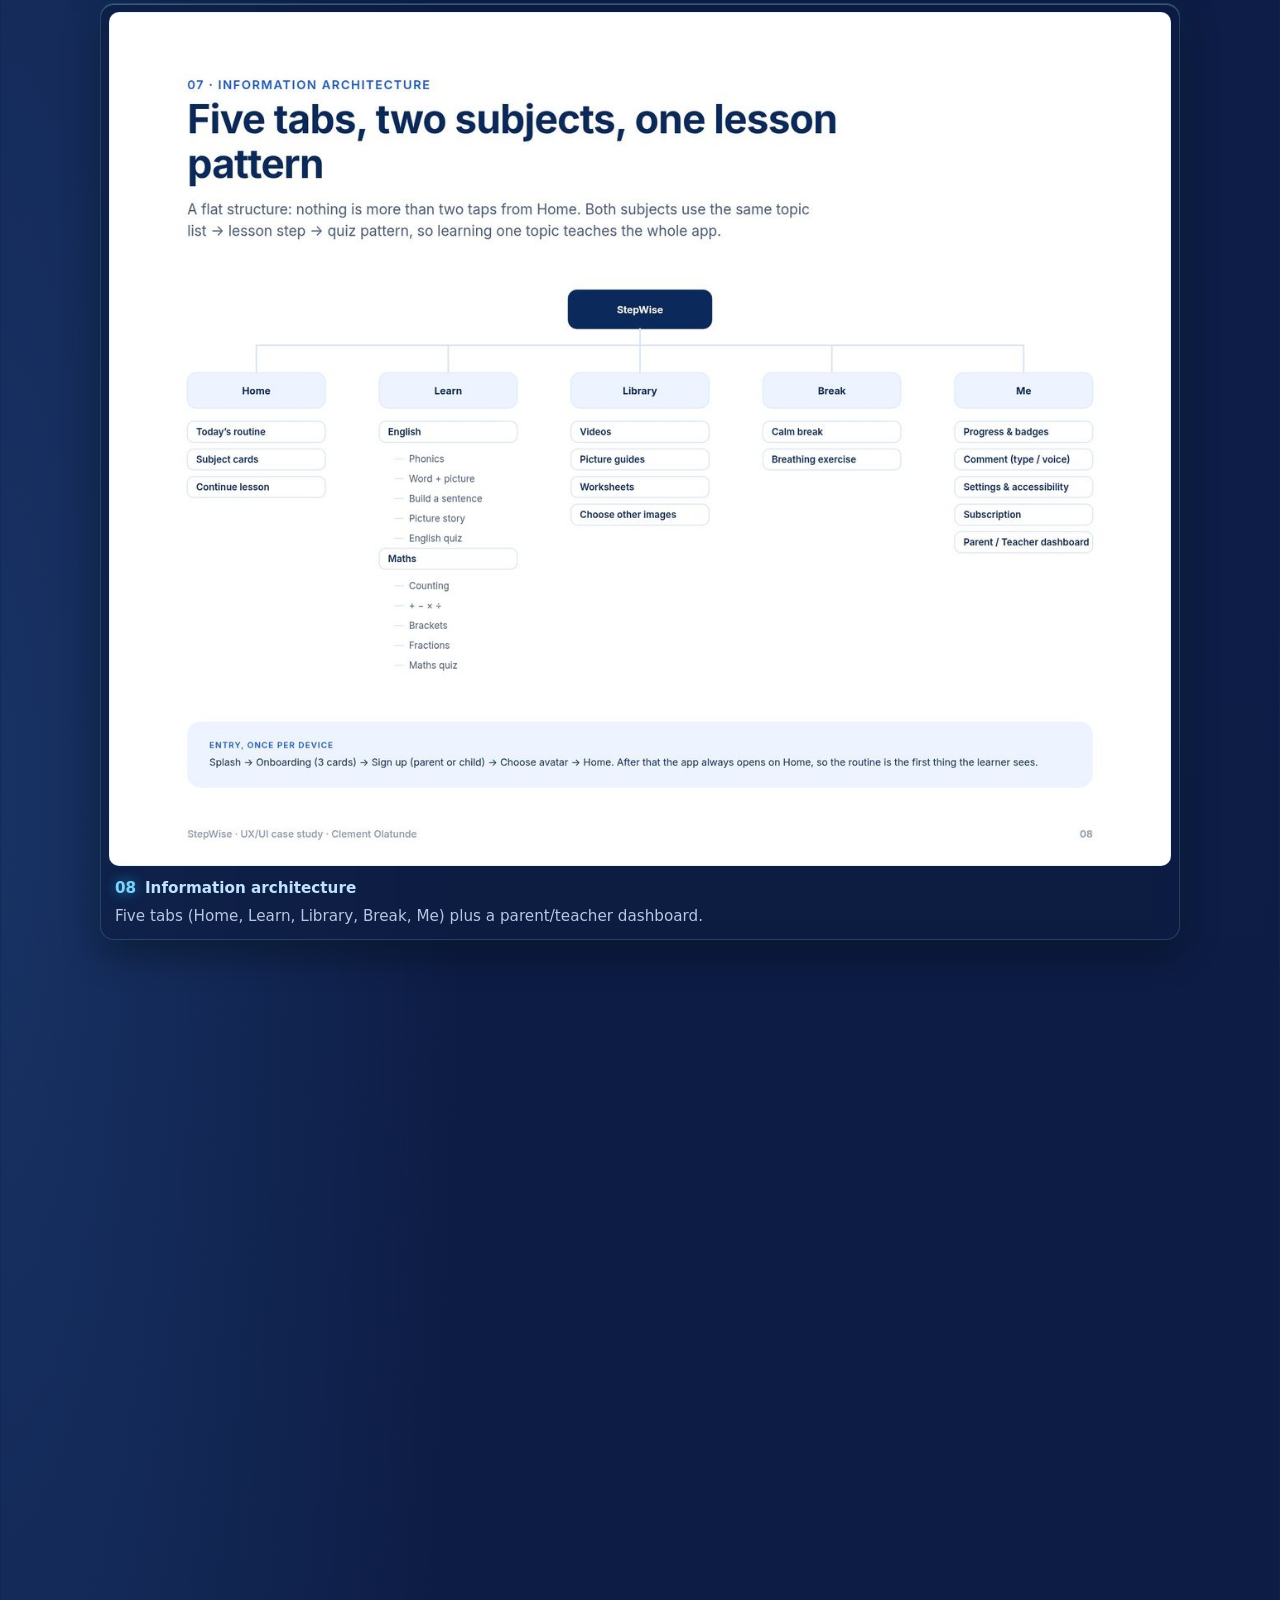
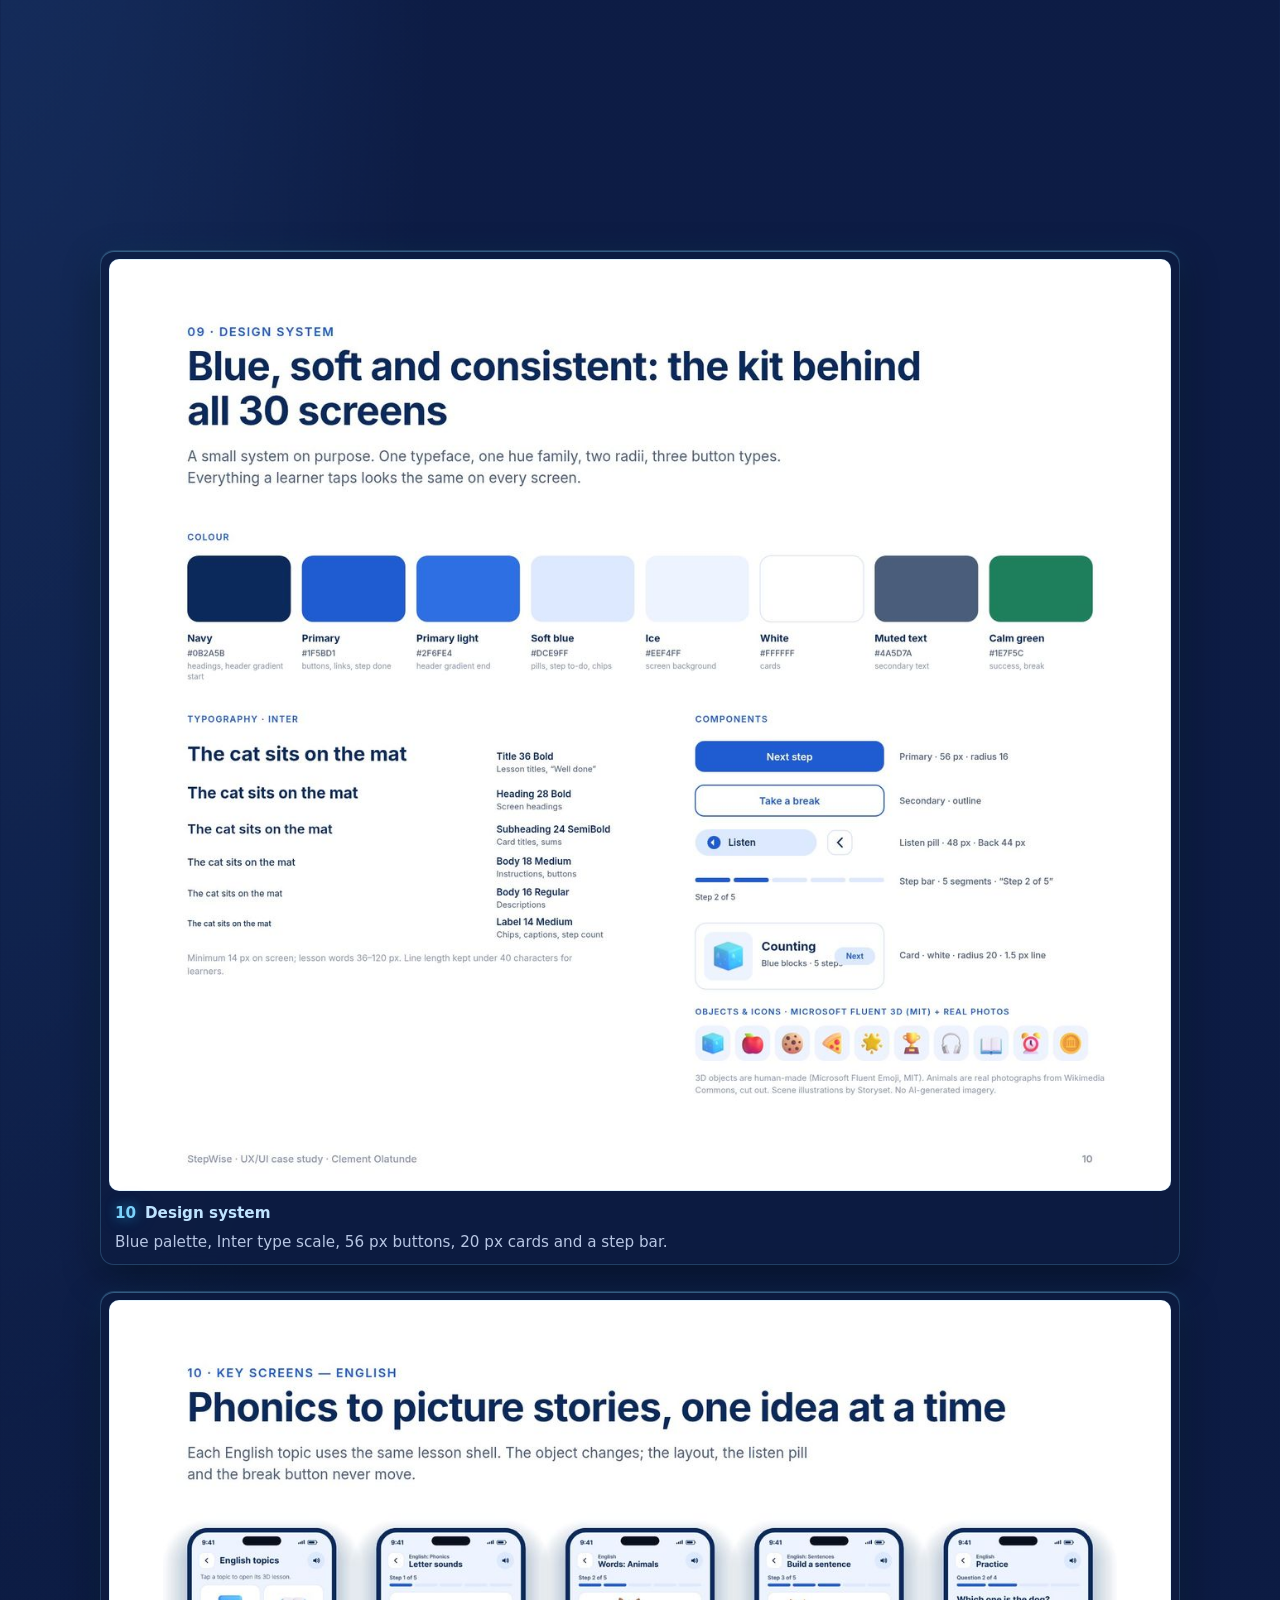
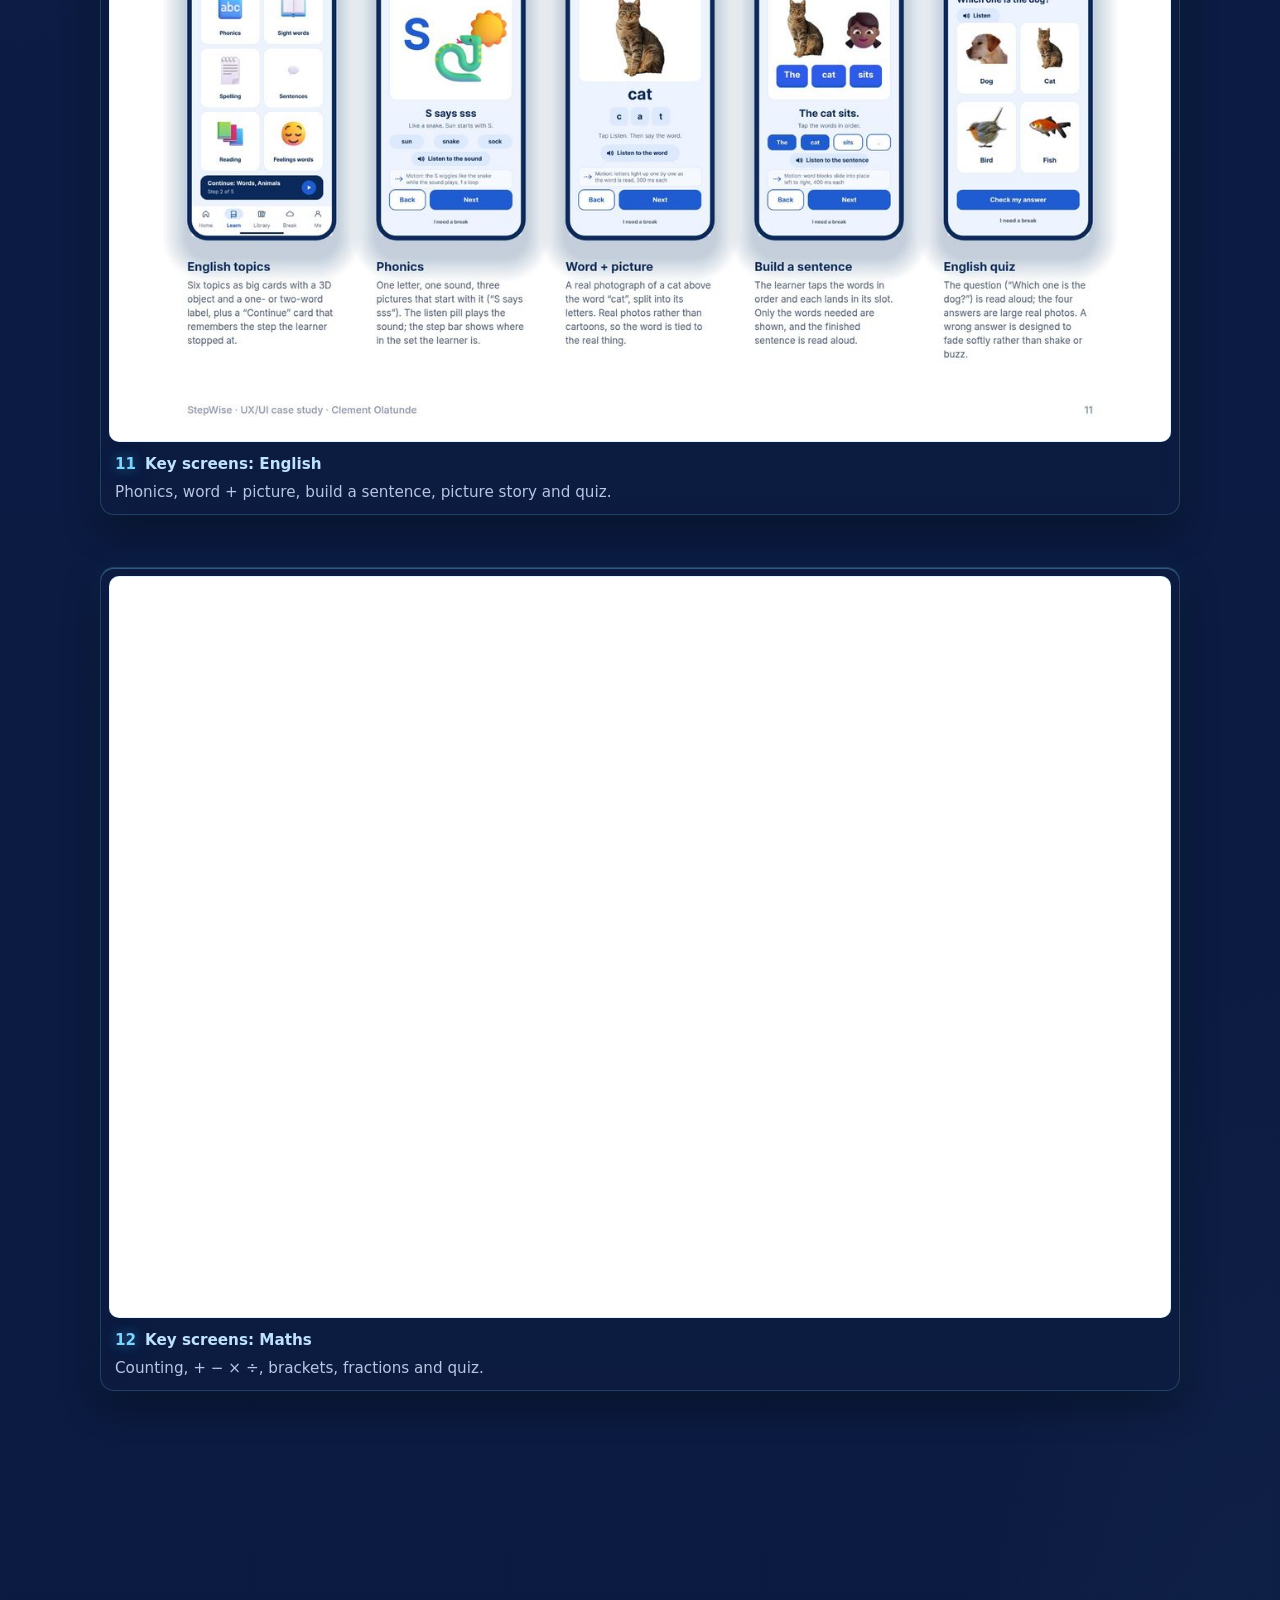
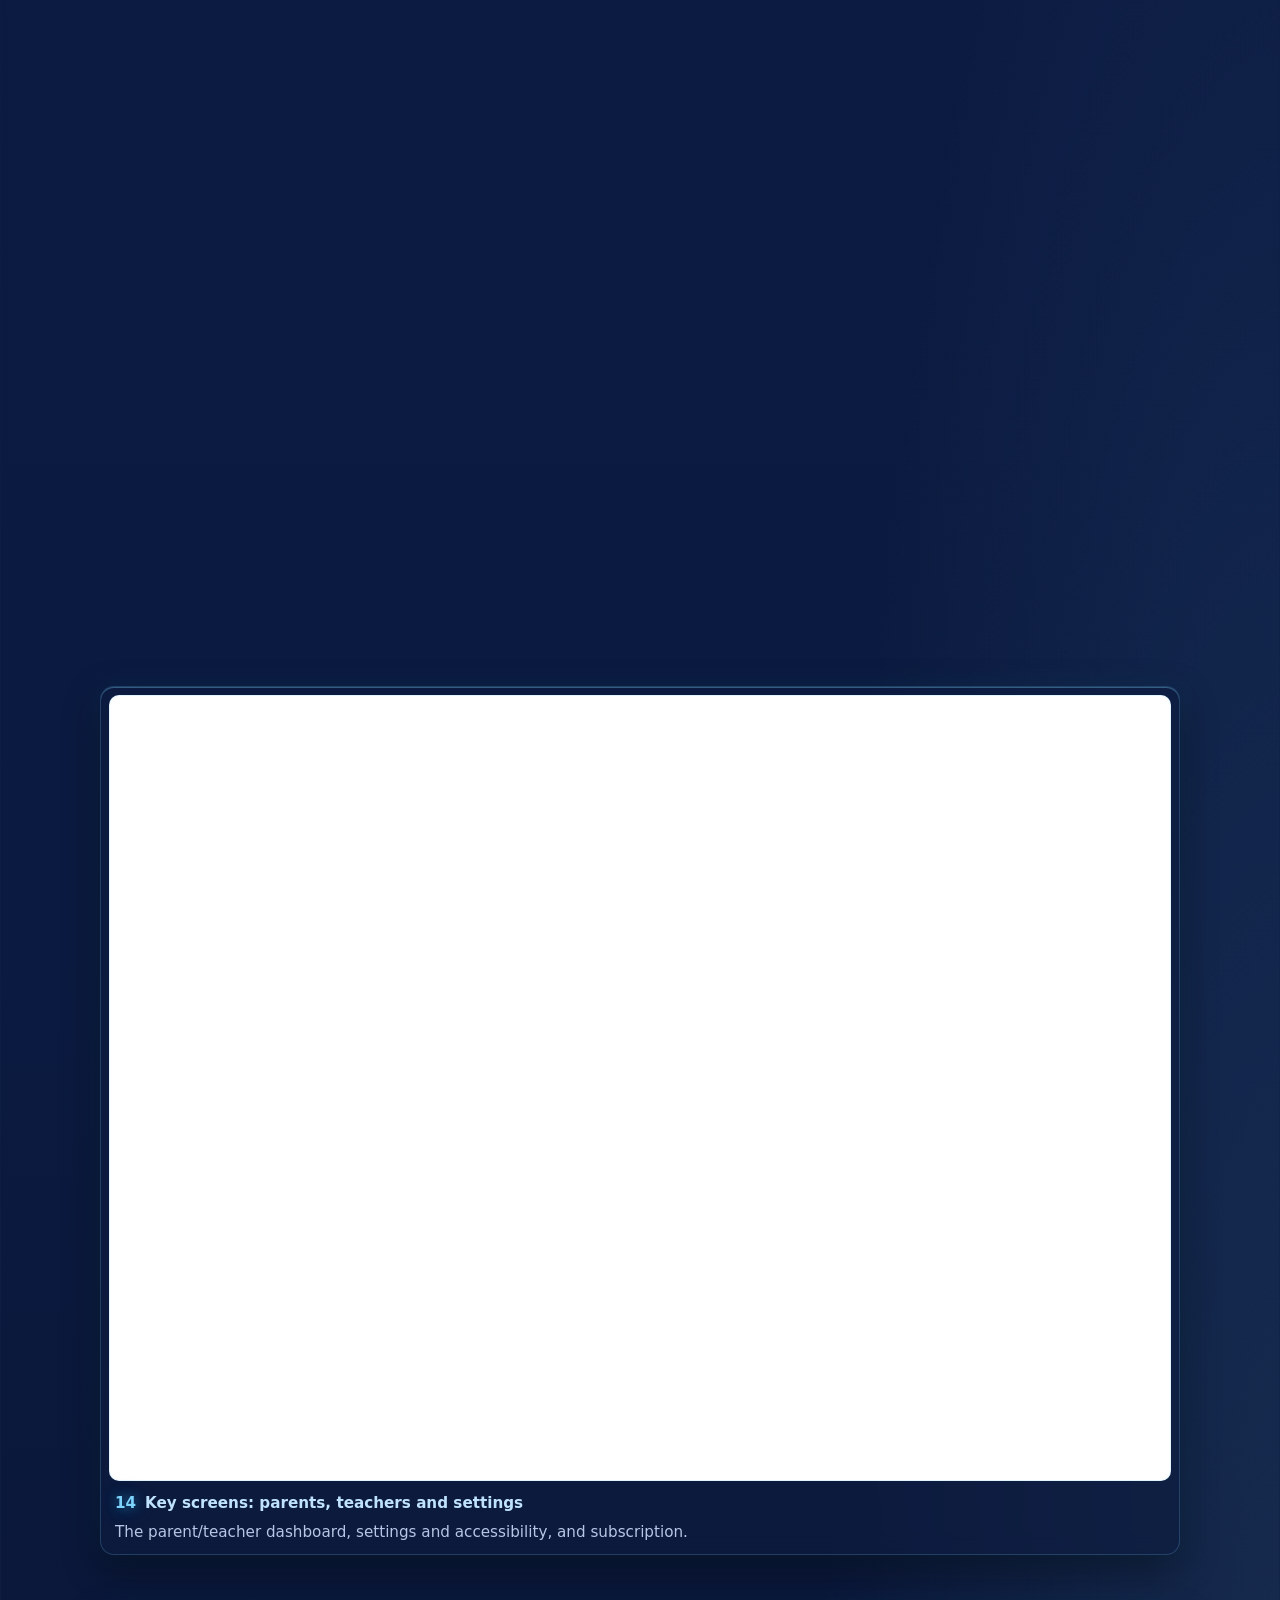
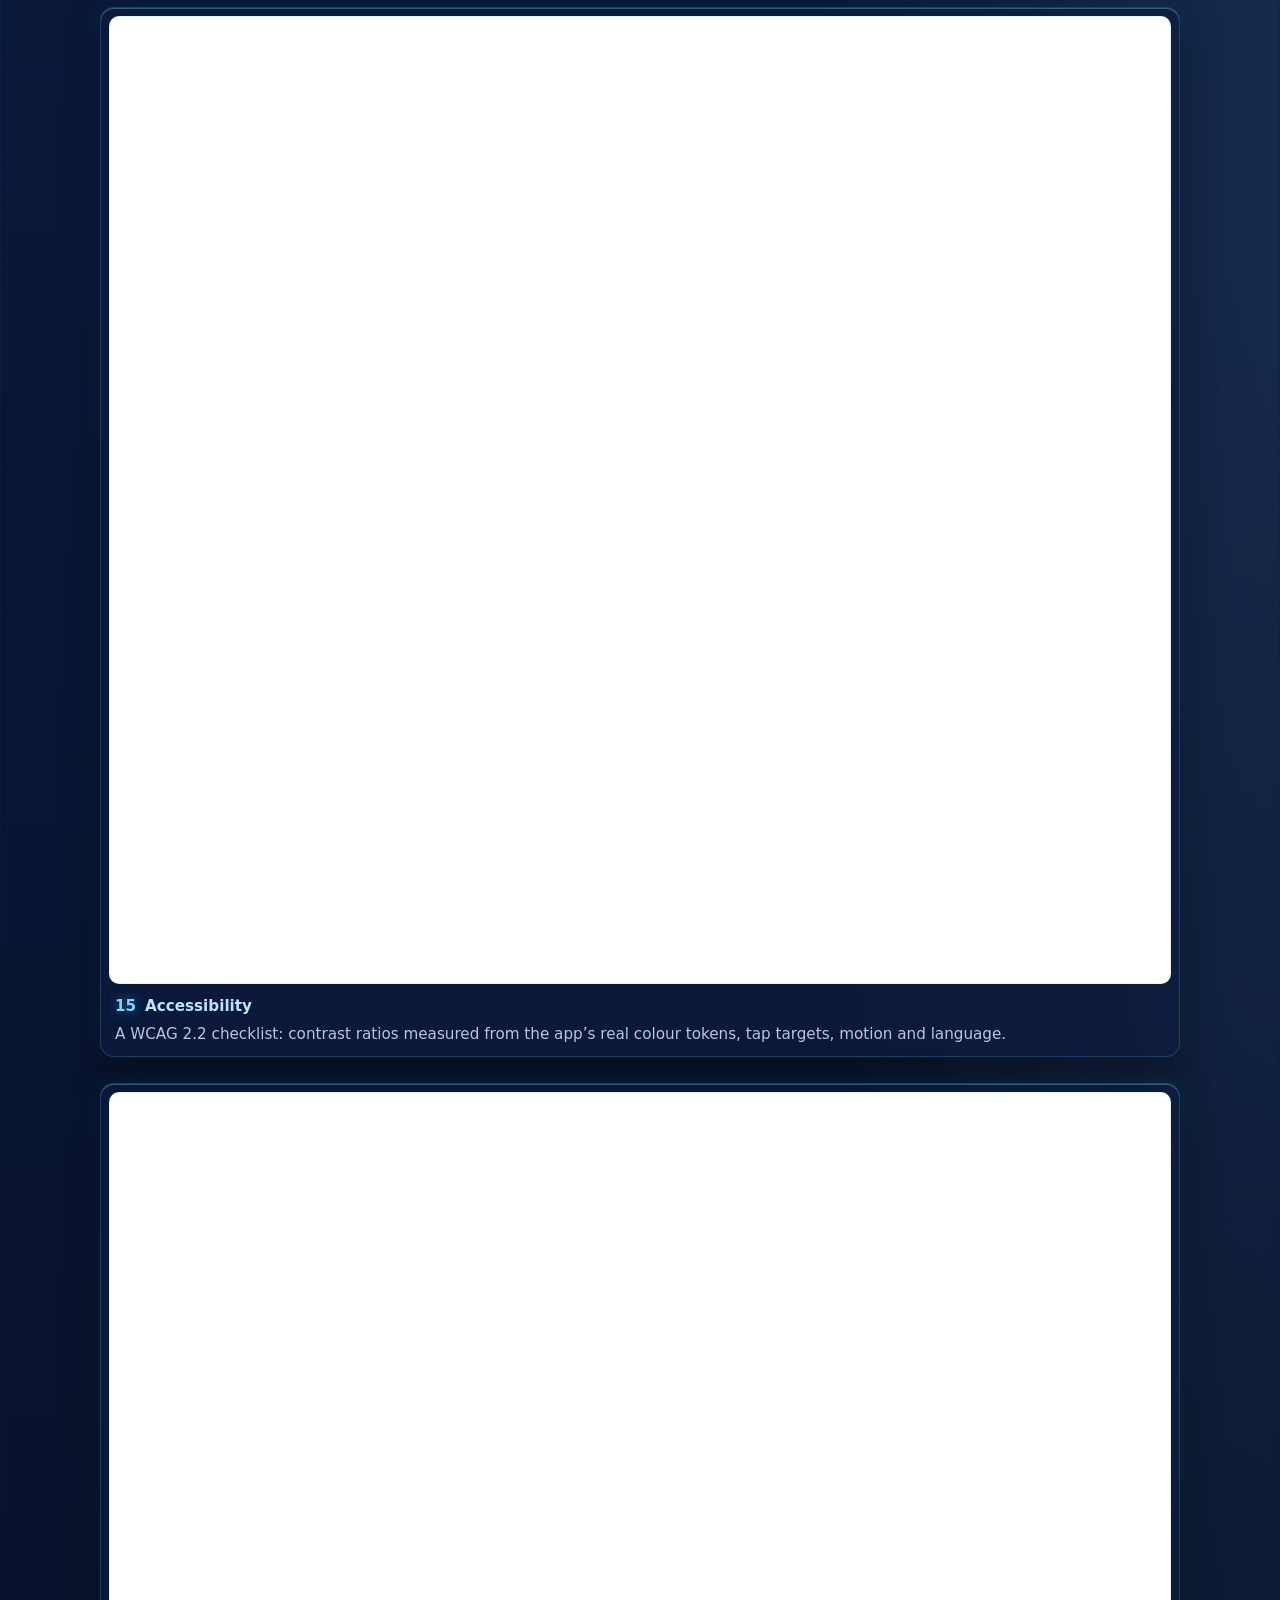
==== commit 35a50bb0: "Portfolio upgrades: rainbow halo on the hero photo, impact strip, motion reels on the UX cards and S" ====
--- a/stepwise/index.html
+++ b/stepwise/index.html
@@ -16,6 +16,7 @@
   <link rel="stylesheet" href="../styles.css">
   <link rel="stylesheet" href="stepwise.css">
   <script src="../motion.js"></script>
+  <script src="../upgrades.js" defer></script>
 </head>
 <body>
   <a class="skip" href="#main">Skip to content</a>
@@ -43,8 +44,12 @@
           <div><dt>Standard</dt><dd>WCAG 2.2</dd></div>
         </dl>
         <div class="cta">
-          <a class="btn btn-primary" href="../files/StepWise-UX-Case-Study-Clement-Olatunde.pdf" download>Download PDF (5.9 MB)</a>
+          <a class="btn btn-primary" href="../files/StepWise-UX-Case-Study-Clement-Olatunde.pdf" download>Download PDF (6.3 MB)</a>
           <a class="btn btn-ghost" href="../#ux">Back to portfolio</a>
+        </div>
+        <div class="sw-reel">
+          <video class="reel" muted loop playsinline preload="none" poster="../media/stepwise-loop-poster.jpg" width="1280" height="720" aria-label="StepWise motion reel, silent"><source data-src="../media/stepwise-loop.mp4" type="video/mp4"><source data-src="../media/stepwise-loop.webm" type="video/webm"></video>
+          <p class="reel-note">Motion reel &middot; silent</p>
         </div>
         <aside class="sw-note" aria-label="About this case study">
           <p><strong>Honest scope.</strong> Research is secondary research with sources. Personas are proto-personas (assumption-based). The usability test is planned and described, not claimed.</p>
--- a/styles.css
+++ b/styles.css
@@ -67,7 +67,7 @@
 /* ux cards */
 .ux-grid{display:grid;gap:18px}
 .ux-card{background:#fff;border:1px solid var(--line);border-radius:var(--radius);overflow:hidden;display:flex;flex-direction:column}
-.ux-card > img{aspect-ratio:3/2;width:100%;object-fit:cover;border-bottom:1px solid var(--line)}
+.ux-card > img,.ux-cover > img{display:block;aspect-ratio:3/2;width:100%;object-fit:cover;border-bottom:1px solid var(--line)}
 .frame{aspect-ratio:3/2;display:flex;flex-direction:column;align-items:center;justify-content:center;gap:10px;
   background:repeating-linear-gradient(135deg,#f1f5fc 0 14px,#e9eff9 14px 28px);border-bottom:1px solid var(--line)}
 .frame-mark{width:46px;height:46px;border:2px dashed #9fb4da;border-radius:12px;position:relative}
@@ -172,9 +172,46 @@
 .facts li:nth-child(3){animation-delay:.75s}
 .facts li:nth-child(4){animation-delay:.85s}
 
-/* scroll reveal: hidden only once JS has run (html.js), so content stays visible if JS fails */
-.js .reveal{opacity:0}
-.js .reveal.is-in{opacity:1;animation:rise .65s cubic-bezier(.2,.7,.2,1) backwards;animation-delay:var(--d,0ms)}
+/* scroll reveal, both directions: hidden only once JS has run (html.js), so content stays visible if JS fails.
+   Elements slide from --dy (JS sets +/- depending on which edge they left through) and fade back out when they leave;
+   `translate` is used so the hover/tap `transform` on cards keeps working. */
+.js .reveal{opacity:0;translate:0 var(--dy,26px);transition:opacity .45s ease-out,translate .5s cubic-bezier(.2,.7,.2,1),transform .28s cubic-bezier(.2,.7,.2,1),box-shadow .28s;transition-delay:0s,0s,0s,0s}
+.js .reveal.is-in{opacity:1;translate:0 0;transition-duration:.6s,.7s,.28s,.28s;transition-delay:var(--d,0ms),var(--d,0ms),0s,0s}
+.js .hero .reveal{transition-duration:.5s,.6s,.28s,.28s}
+
+/* hero parallax (JS sets the custom properties from scroll position in rAF; translate keeps the drift animation's transform intact) */
+.hero::before{translate:0 var(--pa,0px)}
+.hero::after{translate:0 var(--pb,0px)}
+.hero-photo{translate:0 var(--pp,0px);will-change:translate}
+
+/* scroll progress bar (inserted by JS) */
+.scroll-progress{position:fixed;left:0;top:0;height:3px;width:100%;z-index:60;background:var(--blue);transform-origin:0 50%;transform:scaleX(0);pointer-events:none;will-change:transform}
+
+/* motion thumbnails on the two UX case-study cards: real app screens cycling in three floating phones.
+   The static cover stays underneath (and is all that shows with JS off or reduced motion). */
+.ux-cover{position:relative;overflow:hidden;border-bottom:1px solid var(--line)}
+.ux-cover > img{border-bottom:0}
+.thumb{display:none;position:absolute;inset:0;opacity:0;transition:opacity .8s ease}
+.js .thumb{display:block}
+.js .thumb.is-on{opacity:1}
+.thumb-calmly{background:radial-gradient(ellipse at 20% 10%,rgba(255,214,102,.45),rgba(255,214,102,0) 55%),linear-gradient(135deg,#efebe2,#dfe4dd)}
+.thumb-stepwise{background:radial-gradient(ellipse at 85% 15%,rgba(255,255,255,.18),rgba(255,255,255,0) 50%),linear-gradient(135deg,#0b2a5b,#1f5bd1)}
+.thumb-phone{position:absolute;aspect-ratio:300/650;border-radius:9% / 4.2%;overflow:hidden;background:#0b1a33;border:3px solid #0b1a33;box-shadow:0 18px 40px rgba(11,42,91,.35);will-change:transform;animation:float 6s ease-in-out infinite alternate;transform:translateZ(0)}
+.thumb-calmly .thumb-phone{background:#17201d;border-color:#17201d;box-shadow:0 18px 40px rgba(23,32,29,.28)}
+.thumb-a{left:37%;top:9%;width:26%;z-index:2}
+.thumb-b{left:8%;top:17%;width:22%;animation-delay:-2s;animation-duration:7s}
+.thumb-c{left:70%;top:14%;width:22%;animation-delay:-4s;animation-duration:6.5s}
+.thumb-phone img{position:absolute;inset:0;width:100%;height:100%;object-fit:cover;opacity:0;transform:scale(1.02);will-change:opacity,transform;animation-timing-function:ease-in-out;animation-iteration-count:infinite;animation-fill-mode:both}
+.thumb-n4 img{animation-name:cycle4;animation-duration:10s}
+.thumb-n3 img{animation-name:cycle3;animation-duration:7.5s}
+.thumb-phone img:nth-child(1){animation-delay:0s}
+.thumb-phone img:nth-child(2){animation-delay:2.5s}
+.thumb-phone img:nth-child(3){animation-delay:5s}
+.thumb-phone img:nth-child(4){animation-delay:7.5s}
+.thumb:not(.is-on) *,.thumb:not(.is-on){animation-play-state:paused}
+@keyframes float{from{transform:translate3d(0,-4px,0)}to{transform:translate3d(0,5px,0)}}
+@keyframes cycle4{0%{opacity:0;transform:scale(1.08) translateY(6px)}6%{opacity:1;transform:scale(1.02) translateY(0)}25%{opacity:1;transform:scale(1.02) translateY(0)}31%{opacity:0;transform:scale(1.02) translateY(-5px)}100%{opacity:0;transform:scale(1.02) translateY(-5px)}}
+@keyframes cycle3{0%{opacity:0;transform:scale(1.08) translateY(6px)}8%{opacity:1;transform:scale(1.02) translateY(0)}33.3%{opacity:1;transform:scale(1.02) translateY(0)}41.3%{opacity:0;transform:scale(1.02) translateY(-5px)}100%{opacity:0;transform:scale(1.02) translateY(-5px)}}
 
 /* nav: active section */
 .nav ul a{transition:background .2s,color .2s}
@@ -204,8 +241,10 @@
 /* reduced motion: everything visible, nothing moves */
 @media (prefers-reduced-motion:reduce){
   .hero::before,.hero::after,.hero .kicker,.hero h1,.hero .role,.hero .lede,.hero .cta,.hero-photo,.facts li,.sw-meta,.sw-note{animation:none}
-  .js .reveal{opacity:1}
-  .js .reveal.is-in{animation:none}
+  .js .reveal,.js .reveal.is-in{opacity:1;translate:0 0;transition:none}
+  .hero::before,.hero::after,.hero-photo{translate:0 0}
+  .scroll-progress{display:none}
+  .thumb,.js .thumb{display:none}
   .btn,.cs-card,.case,.ux-card,.panel,.facts li,.sw-board,.cs-cover img,.sw-board a img,.chips li,.nav ul a{transition:none}
   .btn:hover,.btn:active,.cs-card:hover,.case:hover,.ux-card:hover,.panel:hover,.facts li:hover,.sw-board:hover,.cs-card:active,.case:active,.ux-card:active,.sw-board:active{transform:none}
   .cs-card:hover .cs-cover img,.sw-board a:hover img{transform:none}
@@ -215,3 +254,267 @@
 .process li{justify-content:flex-start;align-items:flex-start}
 .process li > span:first-child{flex:0 0 8.6em}
 .process li > span:last-child{flex:1 1 auto}
+
+/* ===== dark luminous theme (Oct 2026): deep navy shades with glowing blue light, blue family kept ===== */
+:root{
+  --bg0:#060b1a; --bg1:#0a1430; --bg2:#0c1838; --bg3:#0e1d47; --bg4:#081230;
+  --text:#e6edf9; --text-2:#dbe6fb; --muted-d:#b7c6e4; --muted-2:#a9b8d6;
+  --azure:#38bdf8; --azure-2:#7dd3fc; --azure-3:#bfe3ff; --neon:#4da3ff; --link:#8fcaff;
+  --glass:rgba(14,28,64,.62); --glass-2:rgba(18,34,76,.72); --glass-line:rgba(125,211,252,.20);
+  --glow-soft:0 0 28px rgba(56,189,248,.10); --card-shadow:0 12px 36px rgba(0,0,0,.45);
+  --text-glow:0 0 12px rgba(56,189,248,.55),0 0 28px rgba(56,189,248,.30);
+  --accent:#38bdf8; --accent-text:#7dd3fc; --navy:#071a3d; --navy-2:#0b2a66; --navy-3:#061a44;
+  --card:rgba(14,28,64,.62); --card-line:rgba(125,211,252,.20);
+  --blue:#0b3a8c; --blue-2:#1452c4; --ink:#e6edf9; --muted:#b7c6e4; --line:rgba(125,211,252,.16);
+  --bg:#060b1a; --alt:#0c1838; --blue-soft:rgba(56,189,248,.14); --red:#38bdf8;
+}
+html{background:#060b1a;color-scheme:dark}
+body{color:var(--text);background:linear-gradient(180deg,#060b1a 0%,#0a1430 25%,#0e1d47 55%,#0a1430 80%,#060b1a 100%)}
+::selection{background:rgba(56,189,248,.35);color:#fff}
+a{color:var(--link)}
+.skip{background:#0a1430;color:#fff;border:1px solid var(--glass-line)}
+a:focus-visible,.btn:focus-visible{outline-color:var(--azure-2)}
+h2{color:#f2f6ff}
+h3{color:#f2f6ff}
+
+/* nav: dark glass with a faint luminous hairline */
+.topbar{background:rgba(6,11,26,.74);-webkit-backdrop-filter:saturate(1.3) blur(14px);backdrop-filter:saturate(1.3) blur(14px);border-bottom:1px solid rgba(125,211,252,.16);box-shadow:0 1px 0 rgba(56,189,248,.08),0 8px 30px rgba(0,0,0,.35)}
+.brand{color:#f2f6ff}
+.brand span{color:var(--azure-2);text-shadow:0 0 10px rgba(56,189,248,.6)}
+.nav ul a{color:#b4c4e4}
+.nav ul a:hover,.nav ul a.is-active{color:#f2f6ff;background:rgba(56,189,248,.16);box-shadow:inset 0 0 0 1px rgba(125,211,252,.18)}
+.scroll-progress{background:linear-gradient(90deg,#4da3ff,#38bdf8,#7dd3fc);box-shadow:0 0 10px rgba(56,189,248,.9),0 0 22px rgba(56,189,248,.55);height:3px}
+
+/* hero: near-black navy with luminous blue/cyan blooms */
+.hero{background:
+  radial-gradient(ellipse 70% 60% at 78% 18%,rgba(77,163,255,.28),rgba(77,163,255,0) 62%),
+  radial-gradient(ellipse 60% 55% at 12% 88%,rgba(56,189,248,.22),rgba(56,189,248,0) 60%),
+  linear-gradient(180deg,#060b1a 0%,#0a1430 100%)}
+.hero::before{background:radial-gradient(circle at center,rgba(77,163,255,.42),rgba(77,163,255,.14) 38%,rgba(77,163,255,0) 70%);filter:blur(6px)}
+.hero::after{background:radial-gradient(circle at center,rgba(56,189,248,.34),rgba(56,189,248,.10) 40%,rgba(56,189,248,0) 68%);filter:blur(6px)}
+@keyframes bloom{from{opacity:.72}to{opacity:1}}
+.hero::before{animation:drift-a 22s ease-in-out infinite alternate,bloom 9s ease-in-out infinite alternate}
+.hero::after{animation:drift-b 26s ease-in-out infinite alternate,bloom 11s ease-in-out -4s infinite alternate}
+.kicker{color:var(--azure-2);text-shadow:0 0 12px rgba(56,189,248,.45)}
+h1{color:#bfe3ff;background:linear-gradient(100deg,#ffffff 0%,#dbeeff 40%,#7dd3fc 100%);-webkit-background-clip:text;background-clip:text;-webkit-text-fill-color:transparent;filter:drop-shadow(0 0 16px rgba(56,189,248,.42)) drop-shadow(0 2px 2px rgba(0,0,0,.2))}
+.role{color:var(--text-2)}
+.lede{color:var(--muted-d)}
+.hero-photo img{border-color:rgba(125,211,252,.55);box-shadow:0 0 0 1px rgba(56,189,248,.45),0 0 44px rgba(56,189,248,.38),0 18px 44px rgba(0,0,0,.55)}
+.facts li{background:var(--glass);border:1px solid var(--glass-line);box-shadow:var(--card-shadow),var(--glow-soft),inset 0 1px 0 rgba(125,211,252,.22);-webkit-backdrop-filter:blur(10px);backdrop-filter:blur(10px)}
+.facts strong{color:var(--azure-2);text-shadow:var(--text-glow)}
+.facts strong::after{background:linear-gradient(90deg,#38bdf8,#7dd3fc);box-shadow:0 0 10px rgba(56,189,248,.8)}
+.facts span{color:var(--muted-2)}
+
+/* buttons: neon blue glow that brightens on hover and tap */
+.btn-primary{background:linear-gradient(135deg,#2467d9,#1240a8);color:#fff;border:1px solid rgba(125,211,252,.45);box-shadow:0 0 16px rgba(77,163,255,.55),0 0 38px rgba(56,189,248,.22),inset 0 1px 0 rgba(255,255,255,.12)}
+.btn-primary:hover,.btn-primary:active{background:linear-gradient(135deg,#2a72e8,#1850c8);box-shadow:0 0 22px rgba(77,163,255,.85),0 0 56px rgba(56,189,248,.42),inset 0 1px 0 rgba(255,255,255,.14)}
+.btn-ghost{background:rgba(14,28,64,.55);color:#bfe3ff;border:2px solid rgba(125,211,252,.55);box-shadow:0 0 14px rgba(56,189,248,.14);-webkit-backdrop-filter:blur(8px);backdrop-filter:blur(8px)}
+.btn-ghost:hover,.btn-ghost:active{background:rgba(56,189,248,.18);color:#fff;border-color:#7dd3fc;box-shadow:0 0 20px rgba(56,189,248,.45)}
+@media (hover:hover){
+  .btn:hover{box-shadow:0 0 18px rgba(56,189,248,.35)}
+  .btn-primary:hover{box-shadow:0 0 24px rgba(77,163,255,.9),0 0 60px rgba(56,189,248,.45),inset 0 1px 0 rgba(255,255,255,.14)}
+  .btn-ghost:hover{box-shadow:0 0 22px rgba(56,189,248,.5)}
+}
+
+/* sections: midnight shades shifting top to bottom, a bright bloom behind the UX case studies */
+.section{position:relative}
+#programmes{background:
+  radial-gradient(ellipse 55% 40% at 100% 0%,rgba(77,163,255,.16),rgba(77,163,255,0) 60%),
+  radial-gradient(ellipse 50% 45% at 0% 100%,rgba(56,189,248,.10),rgba(56,189,248,0) 60%),
+  linear-gradient(180deg,#0a1430 0%,#0c1838 100%)}
+#ux,.section-alt{background:
+  radial-gradient(ellipse 75% 50% at 50% 8%,rgba(56,189,248,.30),rgba(56,189,248,.06) 45%,rgba(56,189,248,0) 70%),
+  radial-gradient(ellipse 55% 45% at 100% 90%,rgba(77,163,255,.22),rgba(77,163,255,0) 60%),
+  radial-gradient(ellipse 50% 40% at 0% 60%,rgba(125,211,252,.12),rgba(125,211,252,0) 60%),
+  linear-gradient(180deg,#0c1838 0%,#0e1d47 50%,#0b1a40 100%)}
+#skills{background:
+  radial-gradient(ellipse 60% 40% at 90% 5%,rgba(77,163,255,.14),rgba(77,163,255,0) 60%),
+  radial-gradient(ellipse 55% 45% at 0% 100%,rgba(3,6,20,.5),rgba(3,6,20,0) 62%),
+  linear-gradient(180deg,#0b1a40 0%,#0a1430 100%)}
+.eyebrow{color:var(--azure-2);text-shadow:0 0 12px rgba(56,189,248,.4)}
+.section-intro{color:var(--muted-d)}
+#ux .eyebrow,#ux h2,#programmes .section-intro,#ux .section-intro,#skills .eyebrow,#skills h2{color:inherit}
+#ux h2,#skills h2{color:#f2f6ff}
+#ux .eyebrow,#skills .eyebrow{color:var(--azure-2)}
+#ux .section-intro,#programmes .section-intro{color:var(--muted-d)}
+
+/* cards and panels: dark glass, hairline light-blue border, soft outer glow, a thin luminous azure line on the top edge */
+.case,.ux-card,.panel,.cs-card{background:var(--glass);border:1px solid var(--glass-line);box-shadow:var(--card-shadow),var(--glow-soft),inset 0 1px 0 rgba(125,211,252,.14);-webkit-backdrop-filter:blur(12px);backdrop-filter:blur(12px)}
+.case,.ux-card,.cs-card{border-top:5px solid transparent;background:
+  linear-gradient(180deg,#bfe3ff 0,#38bdf8 1.5px,rgba(56,189,248,.55) 3px,rgba(56,189,248,.14) 5px,rgba(56,189,248,0) 5px) top/100% 5px no-repeat border-box,
+  linear-gradient(var(--glass),var(--glass)) padding-box;
+  box-shadow:var(--card-shadow),0 -2px 22px -6px rgba(56,189,248,.55),var(--glow-soft)}
+.panel{box-shadow:var(--card-shadow),var(--glow-soft),inset 0 1px 0 rgba(125,211,252,.35)}
+.case-head{border-right-color:rgba(125,211,252,.14)}
+.tag,.cs-tags li,.chips li{background:rgba(56,189,248,.14);color:#bfe3ff;box-shadow:inset 0 0 0 1px rgba(125,211,252,.22)}
+.case-grid dt{color:var(--azure-2)}
+.case-grid dd{color:var(--text)}
+.case-grid div:last-child{background:linear-gradient(135deg,rgba(56,189,248,.14),rgba(77,163,255,.08));box-shadow:inset 0 0 0 1px rgba(125,211,252,.18)}
+.num{color:var(--azure-2);text-shadow:var(--text-glow)}
+.partner,.cs-kicker,.ux-body .eyebrow{color:var(--muted-2);text-shadow:none}
+.ux-cover,.ux-card > img,.ux-cover > img,.cs-cover img{border-bottom-color:rgba(125,211,252,.18)}
+.ux-problem{color:var(--text)}
+.process li{background:rgba(255,255,255,.05);box-shadow:inset 0 0 0 1px rgba(125,211,252,.10)}
+.process li > span:first-child{color:#bfe3ff}
+.process li > span:first-child::before{color:var(--azure-2)}
+.process li > span:last-child{color:var(--text-2)}
+.todo{color:#9fb0d0}
+.panel h3{color:#f2f6ff}
+.certs li{border-left-color:var(--azure);box-shadow:-1px 0 10px -2px rgba(56,189,248,.6)}
+.timeline li{border-left-color:#4da3ff;box-shadow:-1px 0 10px -2px rgba(77,163,255,.5)}
+.certs strong,.timeline strong{color:var(--text)}
+.certs span,.timeline span{color:var(--muted-2)}
+.cs-body h3 a{color:#f2f6ff}
+.cs-summary{color:var(--text)}
+.thumb-phone{box-shadow:0 18px 40px rgba(0,0,0,.55),0 0 26px rgba(56,189,248,.28)}
+.thumb-calmly .thumb-phone{box-shadow:0 18px 40px rgba(0,0,0,.45),0 0 26px rgba(56,189,248,.22)}
+@media (hover:hover){
+  .cs-card:hover,.case:hover,.ux-card:hover,.panel:hover{box-shadow:0 22px 48px rgba(0,0,0,.55),0 0 40px rgba(56,189,248,.26),inset 0 1px 0 rgba(125,211,252,.22)}
+  .case:hover,.ux-card:hover,.cs-card:hover{box-shadow:0 22px 48px rgba(0,0,0,.55),0 -2px 26px -4px rgba(56,189,248,.75),0 0 40px rgba(56,189,248,.26)}
+  .facts li:hover{box-shadow:0 14px 30px rgba(0,0,0,.5),0 0 34px rgba(56,189,248,.28),inset 0 1px 0 rgba(125,211,252,.3)}
+  .chips li:hover{background:#38bdf8;color:#06112b;box-shadow:0 0 16px rgba(56,189,248,.7)}
+}
+
+/* contact and footer: deepest navy, a luminous divider between them */
+.contact{background:
+  radial-gradient(ellipse 60% 50% at 85% 0%,rgba(77,163,255,.26),rgba(77,163,255,0) 60%),
+  radial-gradient(ellipse 50% 40% at 8% 100%,rgba(56,189,248,.12),rgba(56,189,248,0) 60%),
+  linear-gradient(180deg,#081230 0%,#060b1a 100%);
+  box-shadow:inset 0 1px 0 rgba(125,211,252,.35),inset 0 2px 30px -10px rgba(56,189,248,.45)}
+.contact h2{color:#fff;text-shadow:0 0 18px rgba(56,189,248,.3)}
+.contact p{color:var(--muted-d)}
+.btn-light{background:#e6edf9;color:#0b3a8c;box-shadow:0 0 18px rgba(191,227,255,.35)}
+.btn-light:hover{background:#fff;box-shadow:0 0 24px rgba(191,227,255,.55)}
+.btn-outline-light{border-color:rgba(125,211,252,.65);color:#e6edf9;background:rgba(56,189,248,.06);box-shadow:0 0 14px rgba(56,189,248,.16)}
+.btn-outline-light:hover{background:rgba(56,189,248,.18);color:#fff;border-color:#7dd3fc;box-shadow:0 0 22px rgba(56,189,248,.45)}
+.footer{background:linear-gradient(180deg,#060b1a,#03060f);color:var(--muted-2);border-top:1px solid rgba(125,211,252,.28);box-shadow:inset 0 1px 0 rgba(56,189,248,.18),inset 0 14px 40px -24px rgba(56,189,248,.55)}
+.footer a{color:var(--link)}
+
+/* reduced motion: every glow is static, the hero bloom does not pulse */
+@media (prefers-reduced-motion:reduce){.hero::before,.hero::after{animation:none;opacity:1}.scroll-progress{display:none}}
+/* hero copy (Oct 2026): the longer intro keeps the first screen tidy on phones */
+.lede{max-width:42em}
+@media (max-width:480px){.lede{font-size:.95rem;line-height:1.55;margin-bottom:18px}.role{font-size:1.05rem;line-height:1.35}}
+
+
+/* ===== upgrades (20 Oct 2026): halo, impact strip, motion reels, Calmly gallery, StepWise prototype, contact channels ===== */
+.visually-hidden{position:absolute!important;width:1px;height:1px;overflow:hidden;clip:rect(0 0 0 0);clip-path:inset(50%);white-space:nowrap}
+
+/* 6. halo: a soft circular rainbow behind the portrait (sun-halo), conic ring + wide blurred glow, slow spin + gentle breathe */
+.hero-photo{position:relative;isolation:isolate}
+.hero-photo img{position:relative;z-index:1}
+.halo{position:absolute;inset:-18%;border-radius:50%;pointer-events:none;z-index:0}
+.halo-ring,.halo-glow{position:absolute;inset:0;border-radius:50%;
+  background:conic-gradient(from 0deg,#ff6b6b 0%,#ffa94d 14%,#ffe066 28%,#8ce99a 42%,#66d9e8 57%,#748ffc 71%,#da77f2 86%,#ff6b6b 100%);will-change:transform}
+.halo-ring{-webkit-mask:radial-gradient(circle,transparent 57%,#000 64%,#000 72%,transparent 82%);mask:radial-gradient(circle,transparent 57%,#000 64%,#000 72%,transparent 82%);
+  filter:blur(5px);opacity:.78;animation:halo-spin 28s linear infinite}
+.halo-glow{inset:-14%;-webkit-mask:radial-gradient(circle,transparent 42%,#000 56%,transparent 74%);mask:radial-gradient(circle,transparent 42%,#000 56%,transparent 74%);
+  filter:blur(26px);opacity:.42;animation:halo-breathe 7s ease-in-out infinite alternate}
+@keyframes halo-spin{to{transform:rotate(360deg)}}
+@keyframes halo-breathe{from{opacity:.32;transform:scale(.96) rotate(0deg)}to{opacity:.5;transform:scale(1.05) rotate(-40deg)}}
+.hero-photo img{box-shadow:0 0 0 1px rgba(255,255,255,.35),0 0 44px rgba(56,189,248,.30),0 18px 44px rgba(0,0,0,.55)}
+@media (max-width:859px){.hero-photo{margin:26px 0 0 16px}}
+
+/* 3. impact strip: a full-width luminous band under the hero, numbers count up when it scrolls into view */
+.impact{position:relative;padding:22px 0;background:
+  radial-gradient(ellipse 60% 100% at 50% 50%,rgba(56,189,248,.16),rgba(56,189,248,0) 70%),
+  linear-gradient(180deg,#0a1430 0%,#0c1838 100%);
+  border-top:1px solid rgba(125,211,252,.22);border-bottom:1px solid rgba(125,211,252,.22);
+  box-shadow:inset 0 1px 0 rgba(56,189,248,.18),inset 0 -1px 0 rgba(56,189,248,.12),0 -18px 50px -30px rgba(56,189,248,.5)}
+.impact-list{margin:0;gap:10px}
+.impact .facts li{animation:none;padding:14px 16px}
+.impact .facts strong{font-size:2.3rem;letter-spacing:-.02em}
+.impact .facts strong::after{margin:8px 0 6px}
+@media (min-width:700px){
+  .impact{padding:26px 0}
+  .impact-list{gap:0;grid-template-columns:repeat(4,1fr)}
+  .impact .facts li{background:none;border:0;box-shadow:none;-webkit-backdrop-filter:none;backdrop-filter:none;border-radius:0;padding:6px 22px;border-left:1px solid rgba(125,211,252,.22)}
+  .impact .facts li:first-child{border-left:0;padding-left:0}
+  .impact .facts li:hover{transform:none;box-shadow:none}
+  .impact .facts strong{font-size:2.6rem}
+}
+
+/* 1. motion reels: the real motion videos play silently on the two UX cards (and the StepWise page hero) */
+.ux-cover.has-reel{aspect-ratio:16/9}
+.ux-cover.has-reel > img{position:absolute;inset:0;width:100%;height:100%;aspect-ratio:auto}
+.ux-cover .reel{position:absolute;inset:0;width:100%;height:100%;object-fit:cover;opacity:0;transition:opacity .8s ease;background:#060b1a}
+.ux-cover .reel.is-on{opacity:1}
+.has-reel .thumb{z-index:1}
+.has-reel .reel{z-index:2}
+.has-reel.reel-live .thumb{display:none}
+.sw-reel{margin:26px 0 0;border-radius:14px;overflow:hidden;border:1px solid var(--glass-line);box-shadow:var(--card-shadow),0 0 40px rgba(56,189,248,.22);background:#060b1a;aspect-ratio:16/9;position:relative}
+.sw-reel video{display:block;width:100%;height:100%;object-fit:cover}
+.sw-reel .reel-note{position:absolute;right:10px;bottom:10px;margin:0;font-size:.74rem;font-weight:700;letter-spacing:.04em;text-transform:uppercase;color:#e6edf9;background:rgba(6,11,26,.6);padding:4px 9px;border-radius:999px;-webkit-backdrop-filter:blur(6px);backdrop-filter:blur(6px)}
+
+/* 2 + 4. showcase blocks inside the UX section */
+.showcase{margin-top:54px;padding-top:40px;border-top:1px solid rgba(125,211,252,.16)}
+.showcase-h{font-size:clamp(1.4rem,4vw,1.9rem);color:#f2f6ff}
+.showcase-intro{margin-bottom:18px}
+.gal-nav{display:flex;flex-wrap:wrap;gap:8px;margin:0 0 16px}
+.gal-chip{font:inherit;font-size:.86rem;font-weight:700;color:#bfe3ff;background:rgba(56,189,248,.12);border:1px solid rgba(125,211,252,.28);border-radius:999px;padding:7px 13px;cursor:pointer;min-height:40px;transition:background .2s,color .2s,transform .2s}
+.gal-chip span{opacity:.7;font-weight:600;margin-left:3px}
+.gal-chip:hover,.gal-chip.is-active{background:#38bdf8;color:#06112b;border-color:#7dd3fc}
+.gal-chip:focus-visible,.gal-arrow:focus-visible,.gal:focus-visible,.proto-tap:focus-visible{outline:3px solid var(--azure-2);outline-offset:3px}
+.gal-shell{position:relative}
+.gal{display:flex;gap:26px;overflow-x:auto;overflow-y:hidden;scroll-snap-type:x proximity;padding:14px 4px 18px;-webkit-overflow-scrolling:touch;scrollbar-width:thin;scrollbar-color:rgba(125,211,252,.4) transparent;scroll-behavior:smooth;
+  -webkit-mask:linear-gradient(90deg,transparent,#000 24px,#000 calc(100% - 24px),transparent);mask:linear-gradient(90deg,transparent,#000 24px,#000 calc(100% - 24px),transparent)}
+.gal::-webkit-scrollbar{height:6px}
+.gal::-webkit-scrollbar-thumb{background:rgba(125,211,252,.35);border-radius:3px}
+.gal-group{flex:0 0 auto;display:flex;flex-direction:column;gap:10px;scroll-snap-align:start;scroll-margin-left:24px;padding-left:24px}
+.gal-group:first-child{padding-left:24px}
+.gal-label{margin:0;font-size:.8rem;font-weight:700;letter-spacing:.06em;text-transform:uppercase;color:var(--muted-2);display:flex;align-items:center;gap:8px}
+.gal-label span{color:#06112b;background:#38bdf8;border-radius:999px;padding:2px 10px;letter-spacing:.04em;box-shadow:0 0 12px rgba(56,189,248,.5)}
+.gal-row{display:flex;gap:14px}
+.ph{margin:0;flex:0 0 auto;width:150px;scroll-snap-align:start}
+.ph img{width:100%;aspect-ratio:400/866;border-radius:20px;border:3px solid #0b1a33;background:#0b1a33;box-shadow:0 14px 30px rgba(0,0,0,.5),0 0 22px rgba(56,189,248,.18);transition:transform .3s cubic-bezier(.2,.7,.2,1),box-shadow .3s}
+.ph figcaption{margin-top:8px;font-size:.78rem;color:var(--muted-2);line-height:1.3;text-align:center}
+@media (hover:hover){.ph:hover img{transform:translateY(-4px);box-shadow:0 20px 36px rgba(0,0,0,.55),0 0 30px rgba(56,189,248,.32)}}
+.gal-arrow{position:absolute;top:44%;z-index:2;width:44px;height:44px;border-radius:50%;border:1px solid rgba(125,211,252,.4);background:rgba(10,20,48,.85);color:#e6edf9;font-size:1.6rem;line-height:1;cursor:pointer;display:none;align-items:center;justify-content:center;box-shadow:0 8px 24px rgba(0,0,0,.5),0 0 16px rgba(56,189,248,.25);transition:background .2s,transform .2s}
+.gal-arrow:hover{background:#38bdf8;color:#06112b}
+.gal-prev{left:-8px}.gal-next{right:-8px}
+@media (min-width:700px){.ph{width:176px}.gal-arrow{display:flex}.gal{padding-left:0}}
+@media (min-width:1180px){.gal-prev{left:-54px}.gal-next{right:-54px}}
+
+.proto-wrap{display:grid;gap:26px;align-items:center}
+.proto-now{margin:14px 0 12px;font-weight:700;color:#f2f6ff;display:flex;gap:10px;align-items:baseline}
+.proto-count{font-size:.8rem;letter-spacing:.06em;color:#06112b;background:#7dd3fc;border-radius:999px;padding:3px 10px;font-variant-numeric:tabular-nums;box-shadow:0 0 12px rgba(56,189,248,.5)}
+.proto-name{font-size:1.05rem}
+.proto-ctl{display:flex;gap:10px;flex-wrap:wrap}
+.proto-ctl .btn{min-width:124px}
+.proto-dots{display:flex;flex-wrap:wrap;gap:5px;margin-top:16px;max-width:320px}
+.proto-dots i{width:8px;height:8px;border-radius:50%;background:rgba(125,211,252,.25);transition:background .25s,transform .25s}
+.proto-dots i.is-on{background:#38bdf8;box-shadow:0 0 8px rgba(56,189,248,.8);transform:scale(1.25)}
+.proto-phone{justify-self:center;width:min(300px,78vw);aspect-ratio:390/844;border-radius:38px;border:8px solid #0b1a33;background:#0b1a33;box-shadow:0 0 0 1px rgba(125,211,252,.35),0 30px 60px rgba(0,0,0,.6),0 0 60px rgba(56,189,248,.25);position:relative;overflow:hidden}
+.proto-phone::before{content:"";position:absolute;left:50%;top:9px;width:26%;height:16px;transform:translateX(-50%);background:#0b1a33;border-radius:999px;z-index:3}
+.proto-tap{display:block;width:100%;height:100%;padding:0;border:0;background:#000;cursor:pointer;border-radius:30px;overflow:hidden;position:relative}
+.proto-tap:active{opacity:.92}
+.proto-img{position:absolute;inset:0;width:100%;height:100%;object-fit:cover;display:block}
+.proto-img.is-swap{animation:proto-in .32s cubic-bezier(.2,.7,.2,1)}
+@keyframes proto-in{from{opacity:0;transform:translateX(26px)}to{opacity:1;transform:none}}
+.proto-img.is-swap-back{animation:proto-back .32s cubic-bezier(.2,.7,.2,1)}
+@keyframes proto-back{from{opacity:0;transform:translateX(-26px)}to{opacity:1;transform:none}}
+@media (min-width:760px){.proto-wrap{grid-template-columns:1fr 340px;gap:40px}.proto-phone{width:300px}}
+
+/* 5. contact: channel cards (email, WhatsApp, LinkedIn) and the CV button */
+.contact .eyebrow{color:var(--azure-2)}
+.channels{list-style:none;margin:0 0 22px;padding:0;display:grid;gap:12px}
+.channel{display:grid;grid-template-columns:44px 1fr;grid-template-rows:auto auto;column-gap:14px;align-items:center;text-decoration:none;color:#e6edf9;background:var(--glass);border:1px solid var(--glass-line);border-radius:14px;padding:14px 16px;box-shadow:var(--card-shadow),var(--glow-soft),inset 0 1px 0 rgba(125,211,252,.18);-webkit-backdrop-filter:blur(10px);backdrop-filter:blur(10px);transition:transform .25s cubic-bezier(.2,.7,.2,1),box-shadow .25s,border-color .25s;min-height:76px}
+.channel-ic{grid-row:1/3;width:44px;height:44px;border-radius:12px;display:flex;align-items:center;justify-content:center;font-weight:800;font-size:1.25rem;color:#06112b;background:linear-gradient(135deg,#7dd3fc,#38bdf8);box-shadow:0 0 16px rgba(56,189,248,.55)}
+.channel-wa{background:linear-gradient(135deg,#6ee7b7,#25d366);box-shadow:0 0 16px rgba(37,211,102,.5)}
+.channel strong{font-size:1.02rem;color:#fff}
+.channel > span:last-child{font-size:.88rem;color:var(--muted-2);word-break:break-word}
+.channel:hover,.channel:focus-visible{transform:translateY(-3px);border-color:#7dd3fc;box-shadow:0 18px 40px rgba(0,0,0,.55),0 0 34px rgba(56,189,248,.3)}
+.channel:focus-visible{outline:3px solid var(--azure-2);outline-offset:3px}
+@media (min-width:700px){.channels{grid-template-columns:repeat(3,1fr)}}
+
+/* reduced motion: the halo is static, reels and swaps do not animate (the video element stays paused; JS does not play it) */
+@media (prefers-reduced-motion:reduce){
+  .halo-ring,.halo-glow{animation:none}
+  .halo-glow{opacity:.42;transform:none}
+  .ux-cover .reel{transition:none}
+  .ph img,.channel,.gal-chip,.gal-arrow,.proto-dots i{transition:none}
+  .ph:hover img,.channel:hover{transform:none}
+  .proto-img.is-swap,.proto-img.is-swap-back{animation:none}
+  .gal{scroll-behavior:auto}
+}
+@media (max-width:420px){.nav ul a{padding:8px 4px;font-size:.8rem}}
--- a/stepwise/stepwise.css
+++ b/stepwise/stepwise.css
@@ -18,3 +18,23 @@
 .sw-cap{display:block;margin-top:4px}
 @media (max-width:520px){.sw-wrap{padding:0 10px}.sw-board figcaption{padding:10px 6px 0}}
 @media (min-width:700px){.sw-meta{grid-template-columns:repeat(4,1fr)}}
+
+/* ===== dark luminous theme (Oct 2026): the boards sit in dark-glass frames on midnight blue ===== */
+.sw-meta div{background:var(--glass);border:1px solid var(--glass-line);box-shadow:var(--card-shadow),var(--glow-soft),inset 0 1px 0 rgba(125,211,252,.22);-webkit-backdrop-filter:blur(10px);backdrop-filter:blur(10px)}
+.sw-meta dt{color:var(--azure-2)}
+.sw-meta dd{color:var(--text)}
+.sw-note{background:var(--glass);border:1px solid var(--glass-line);border-left:4px solid var(--azure);box-shadow:var(--card-shadow),-2px 0 16px -4px rgba(56,189,248,.6);color:var(--muted-d);-webkit-backdrop-filter:blur(10px);backdrop-filter:blur(10px)}
+.sw-note strong{color:#f2f6ff}
+.sw-boards{position:relative;background:
+  radial-gradient(ellipse 75% 30% at 50% 2%,rgba(56,189,248,.26),rgba(56,189,248,0) 60%),
+  radial-gradient(ellipse 60% 25% at 0% 45%,rgba(77,163,255,.16),rgba(77,163,255,0) 60%),
+  radial-gradient(ellipse 60% 25% at 100% 80%,rgba(125,211,252,.10),rgba(125,211,252,0) 60%),
+  linear-gradient(180deg,#0a1430 0%,#0e1d47 40%,#0b1a40 75%,#060b1a 100%)}
+.sw-hint{color:var(--text-2);background:var(--glass);border:1px solid var(--glass-line);border-radius:999px;padding:8px 14px;display:inline-block;box-shadow:0 0 16px rgba(56,189,248,.14);-webkit-backdrop-filter:blur(8px);backdrop-filter:blur(8px)}
+.sw-board{background:var(--glass);border:1px solid var(--glass-line);border-radius:14px;padding:8px 8px 10px;box-shadow:var(--card-shadow),var(--glow-soft),inset 0 1px 0 rgba(125,211,252,.35);-webkit-backdrop-filter:blur(10px);backdrop-filter:blur(10px)}
+.sw-board a{border:1px solid rgba(125,211,252,.22);box-shadow:none;border-radius:10px;background:#fff}
+.sw-board figcaption{padding:10px 6px 0;color:var(--muted-d)}
+.sw-board figcaption strong{color:#bfe3ff}
+.sw-num{color:var(--azure-2);text-shadow:var(--text-glow)}
+@media (hover:hover){.sw-board:hover{box-shadow:0 22px 48px rgba(0,0,0,.55),0 0 40px rgba(56,189,248,.26),inset 0 1px 0 rgba(125,211,252,.4)}}
+@media (max-width:520px){.sw-board figcaption{padding:10px 6px 0}}
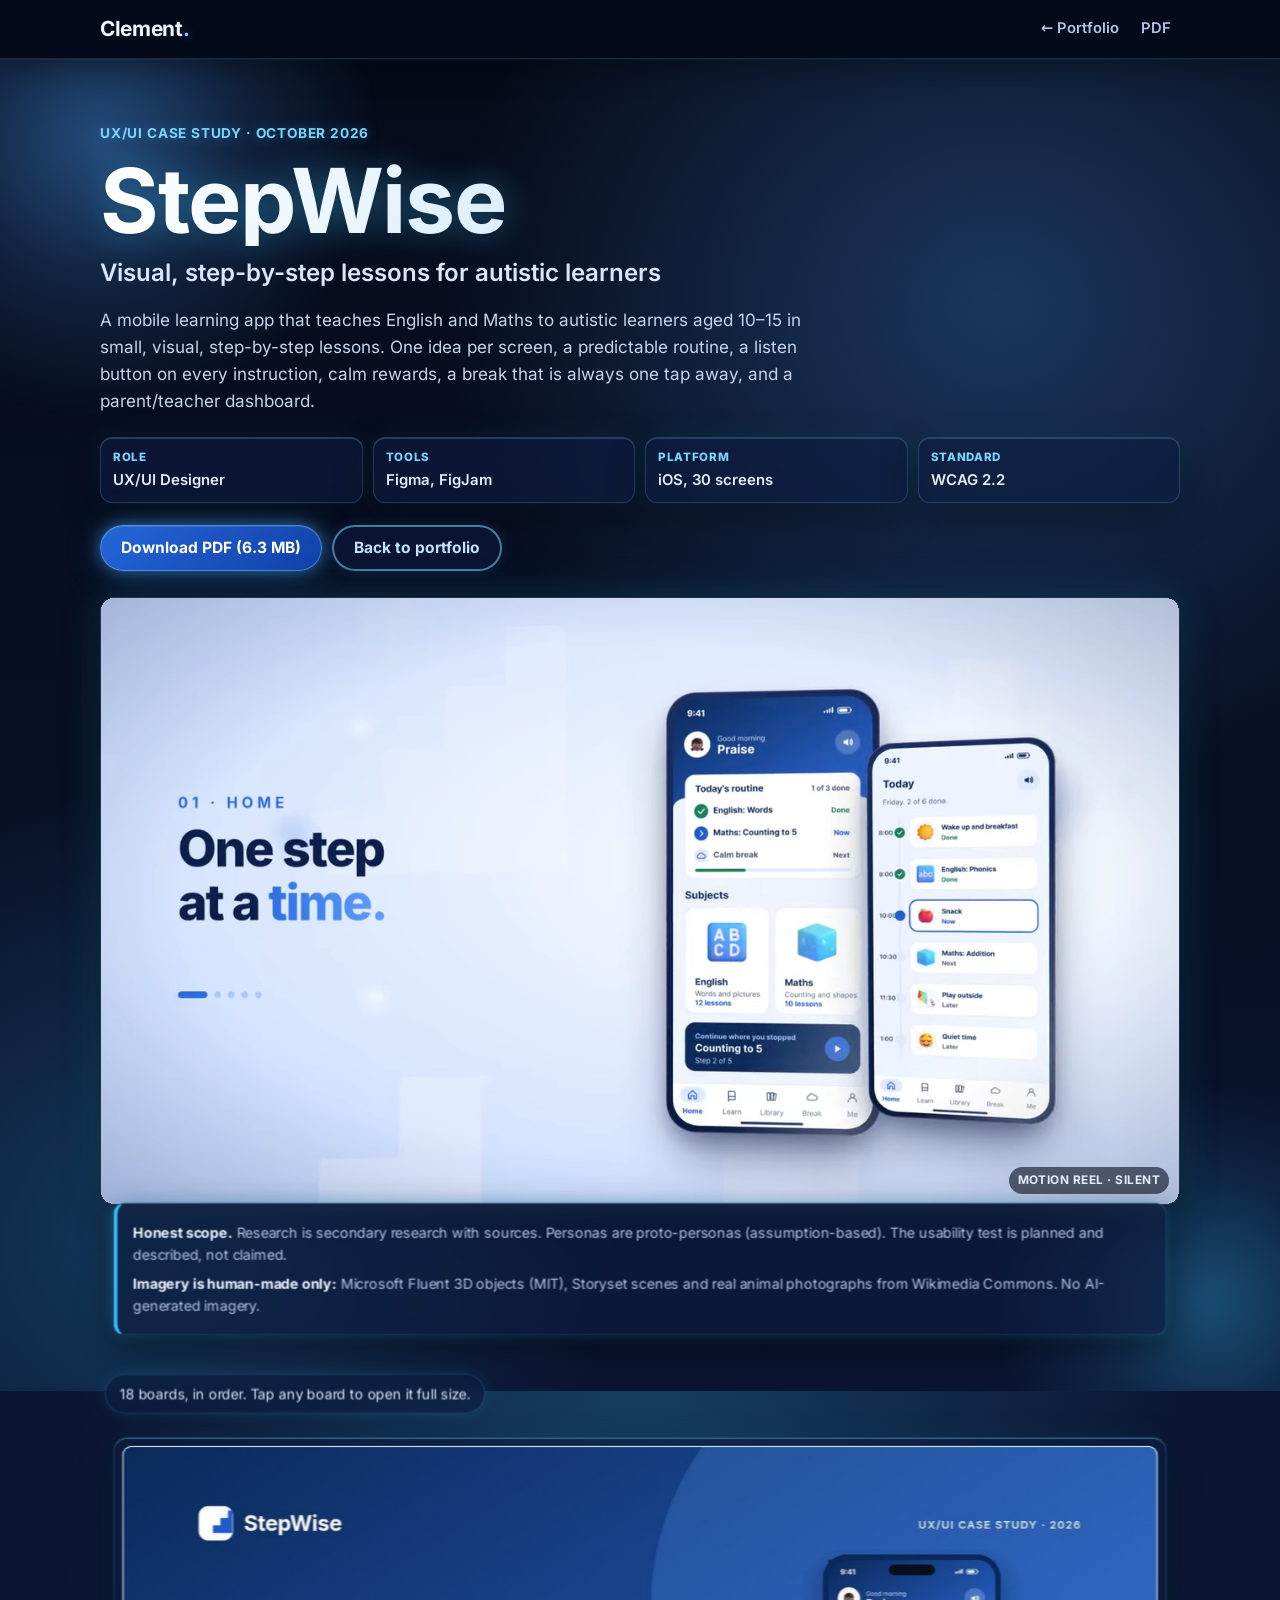
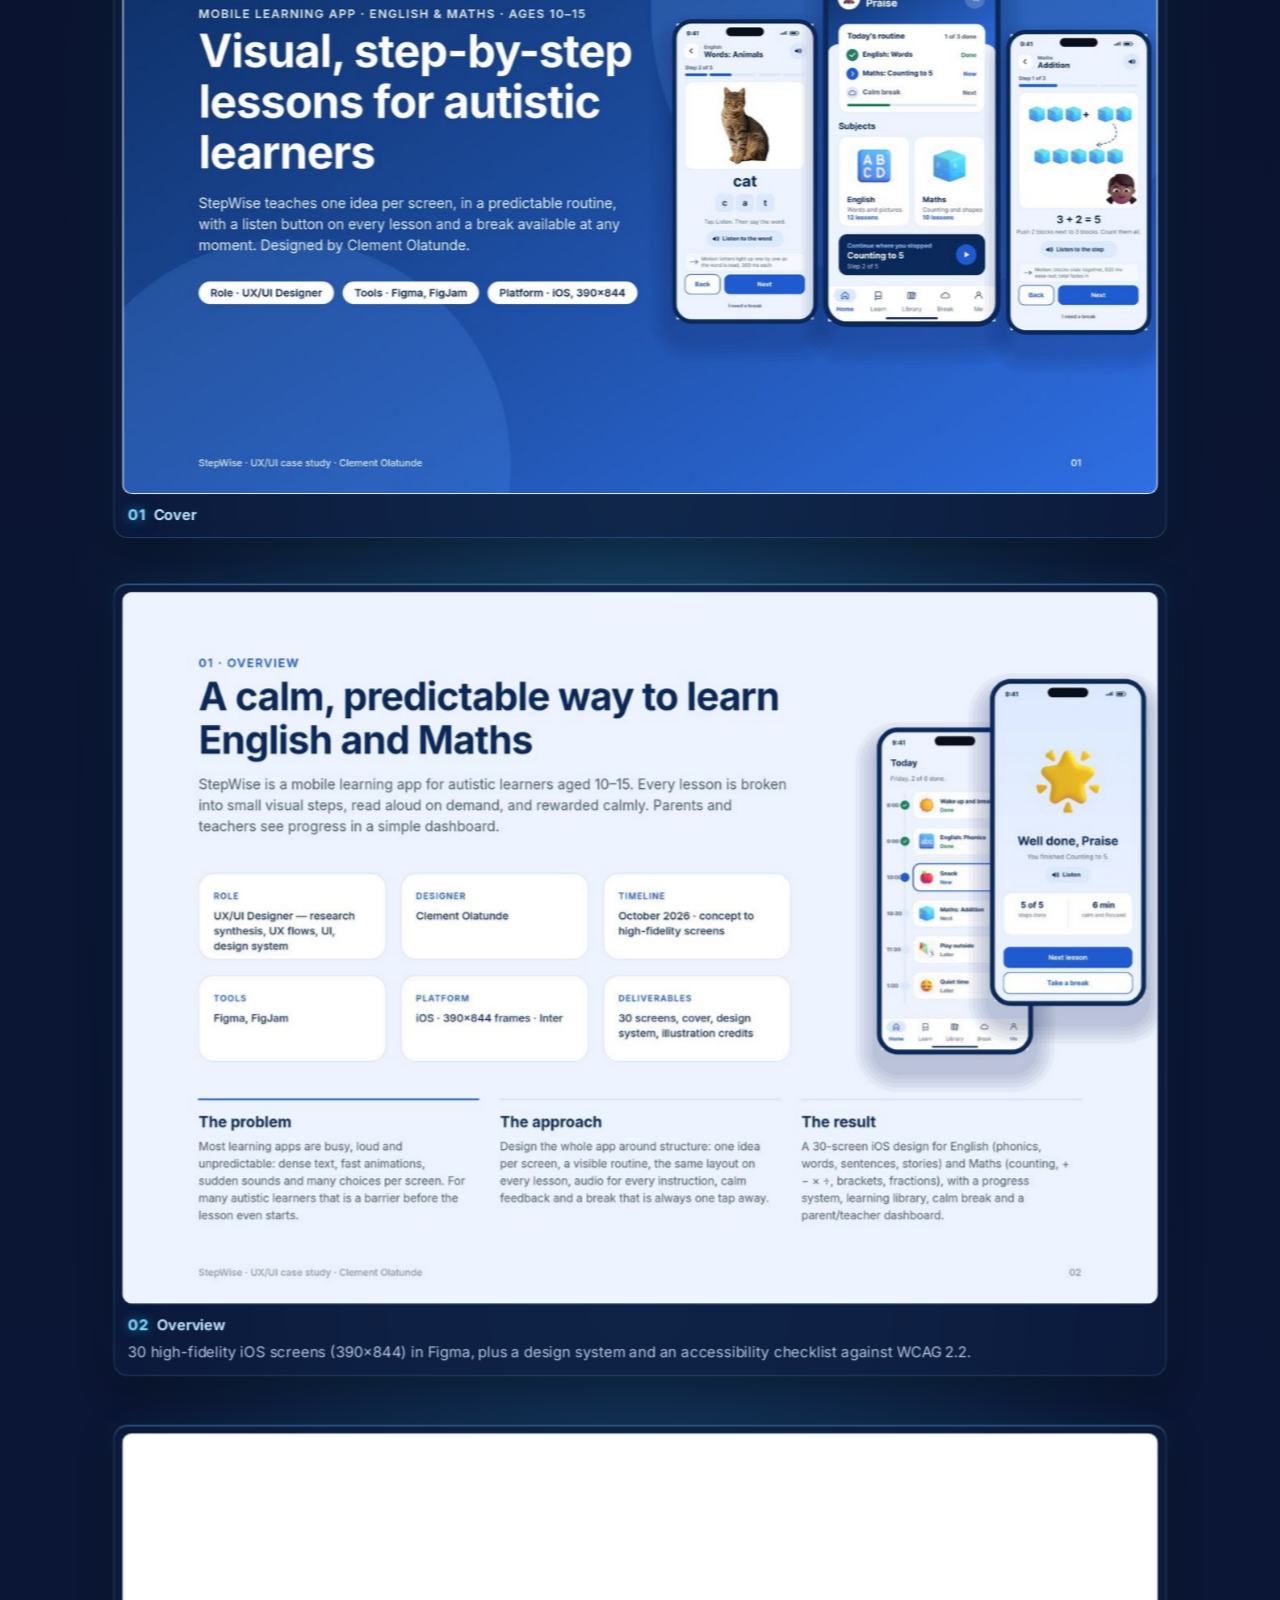
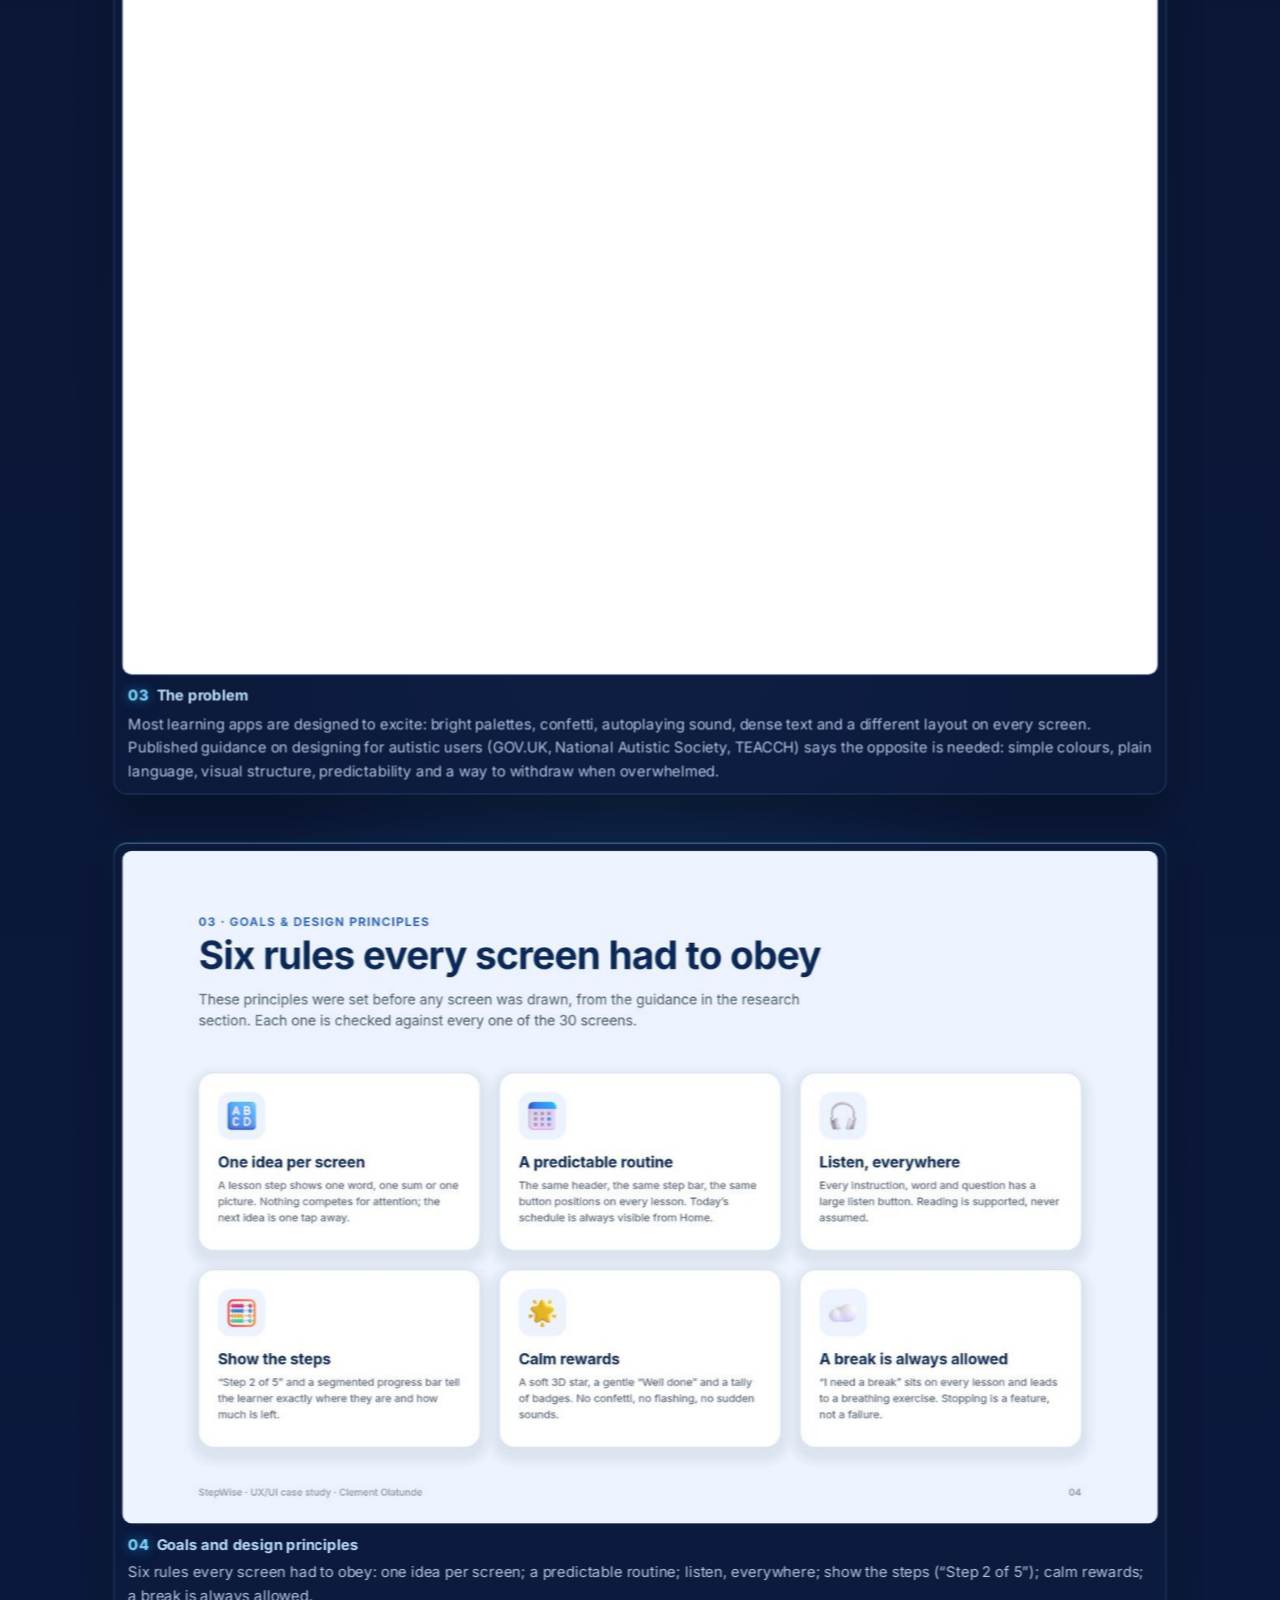
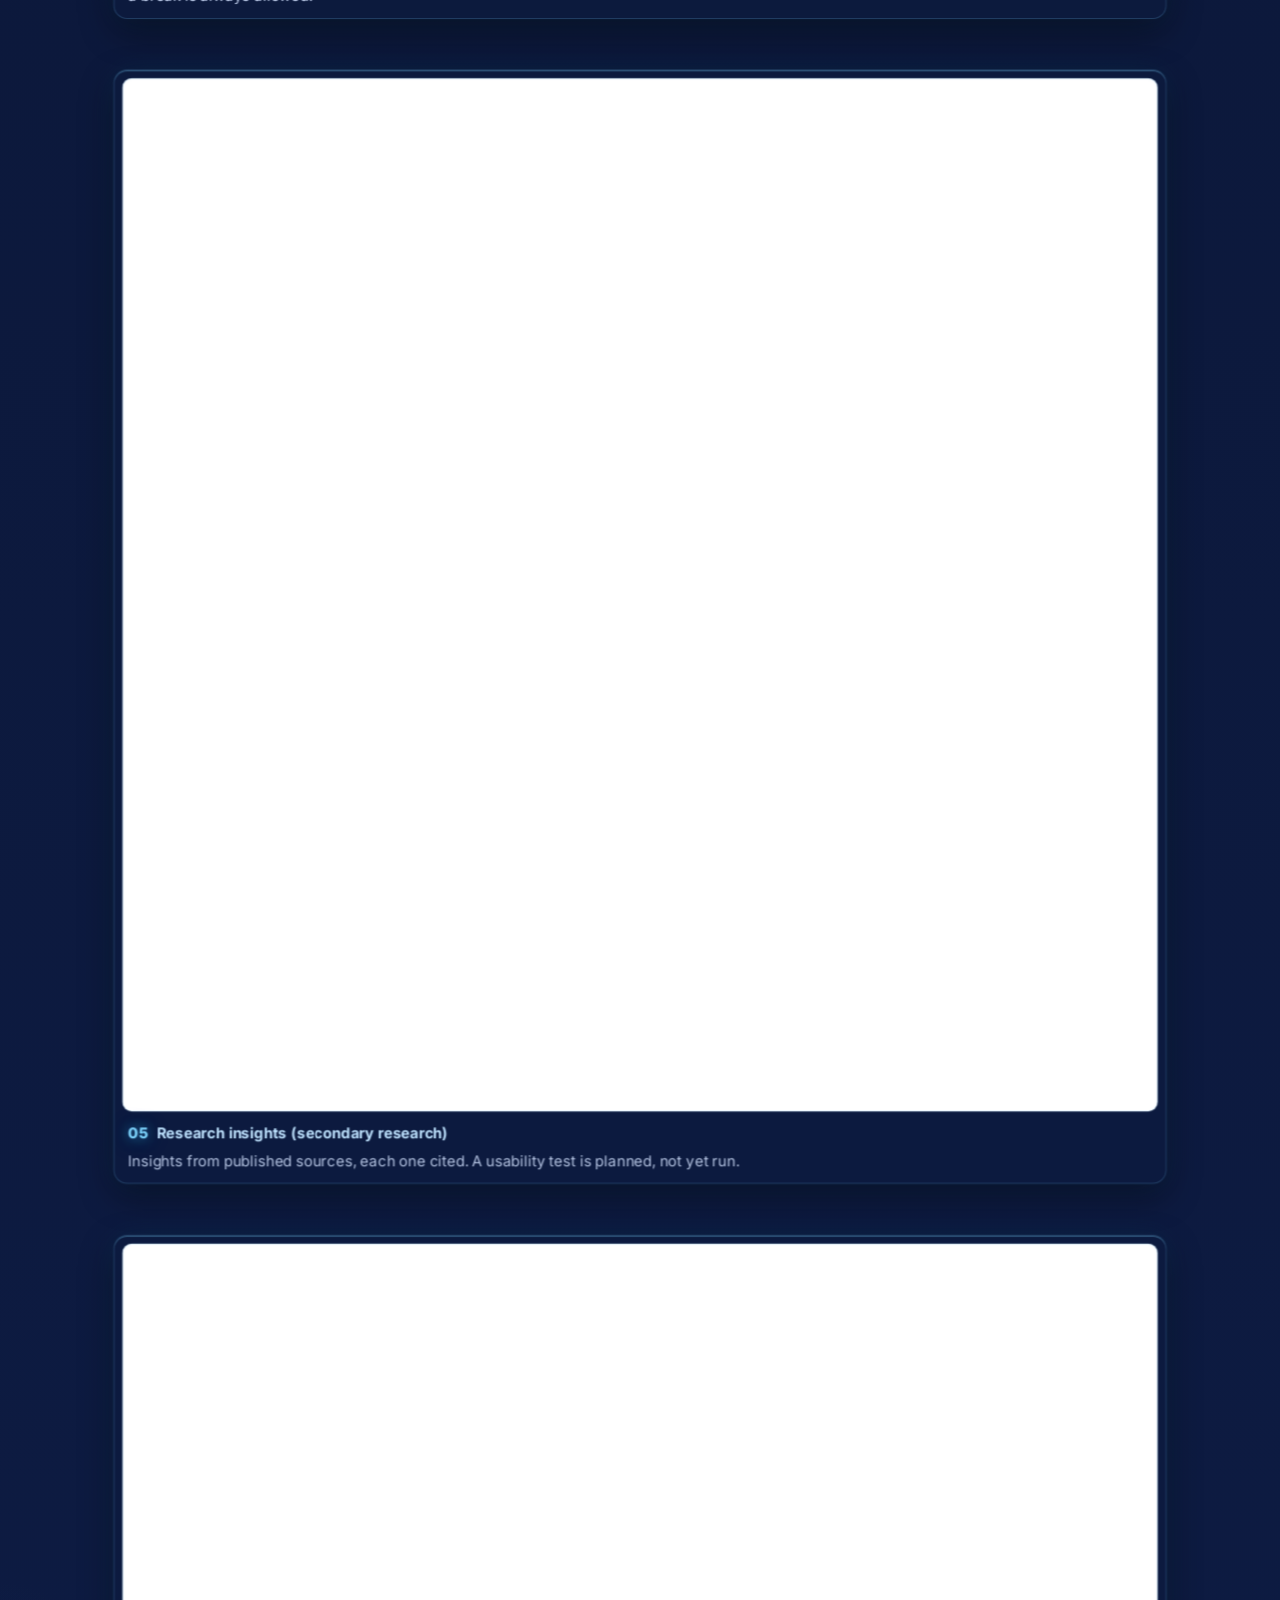
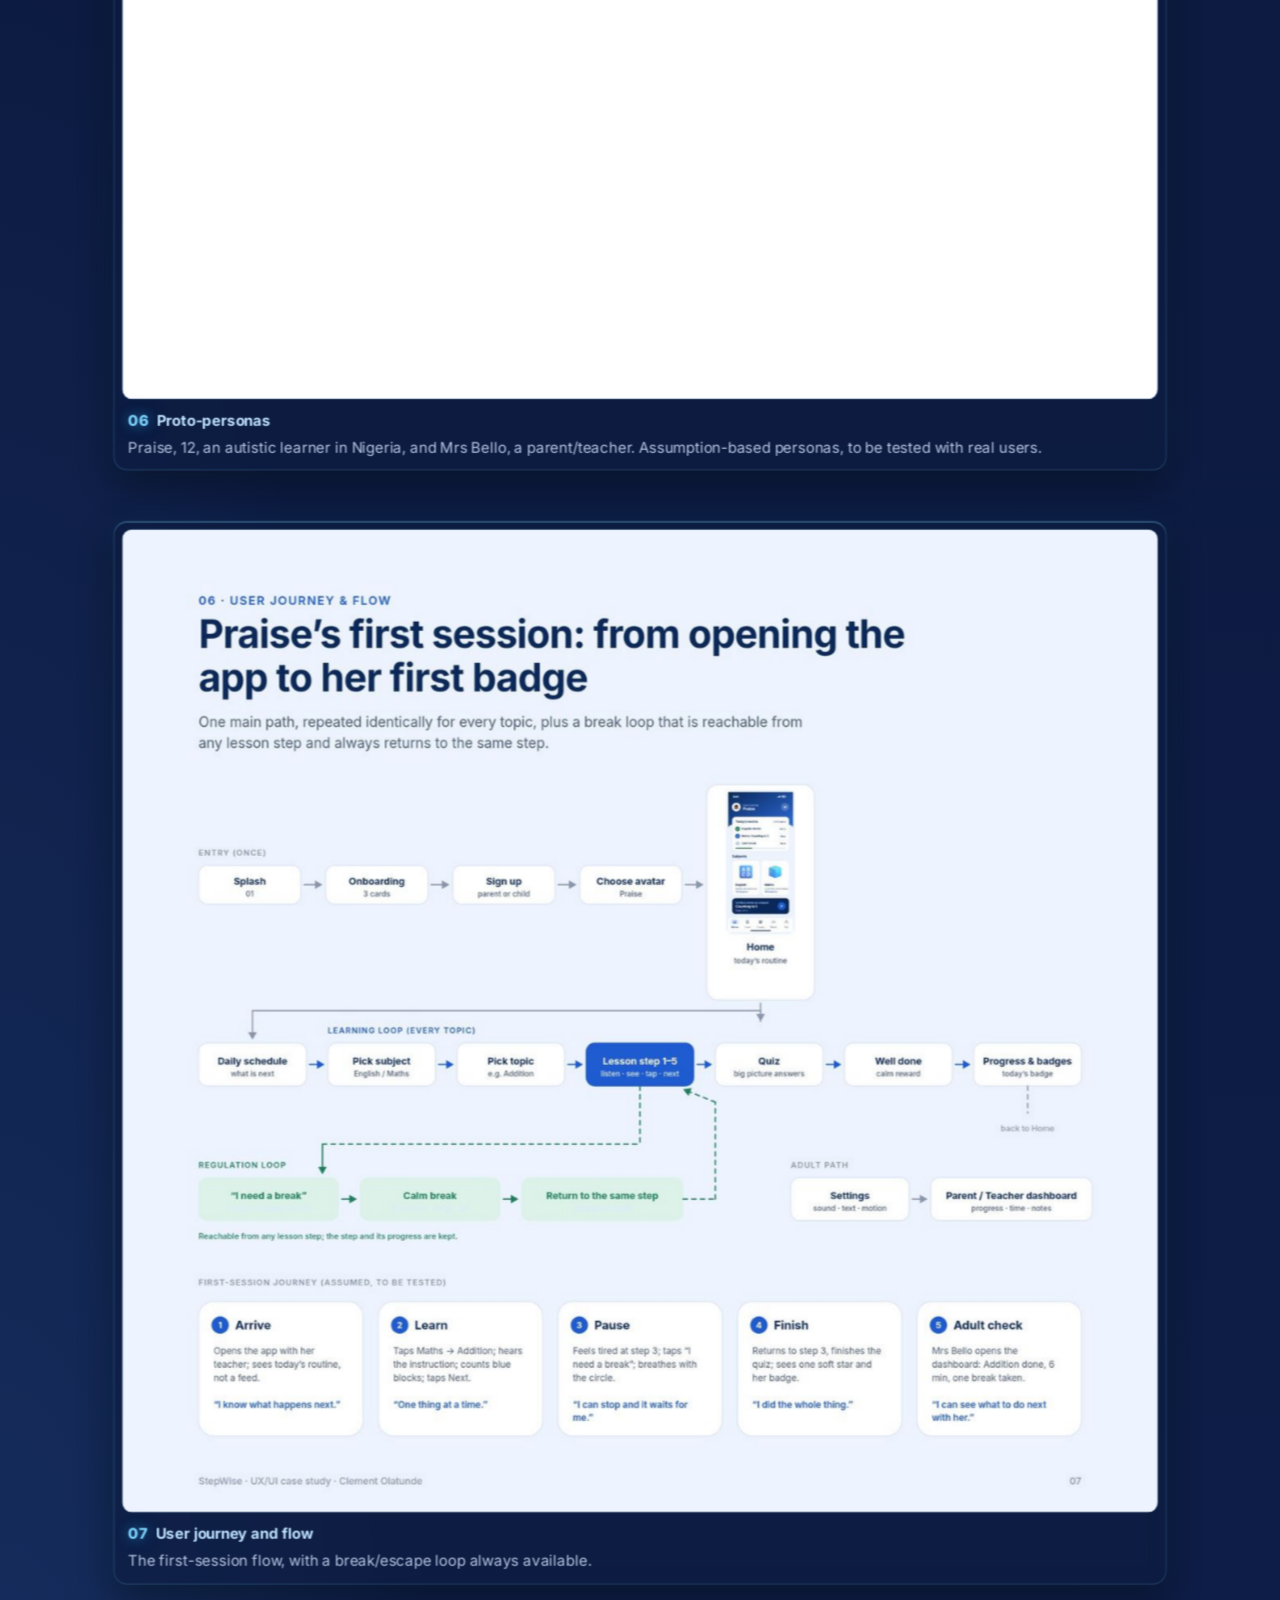
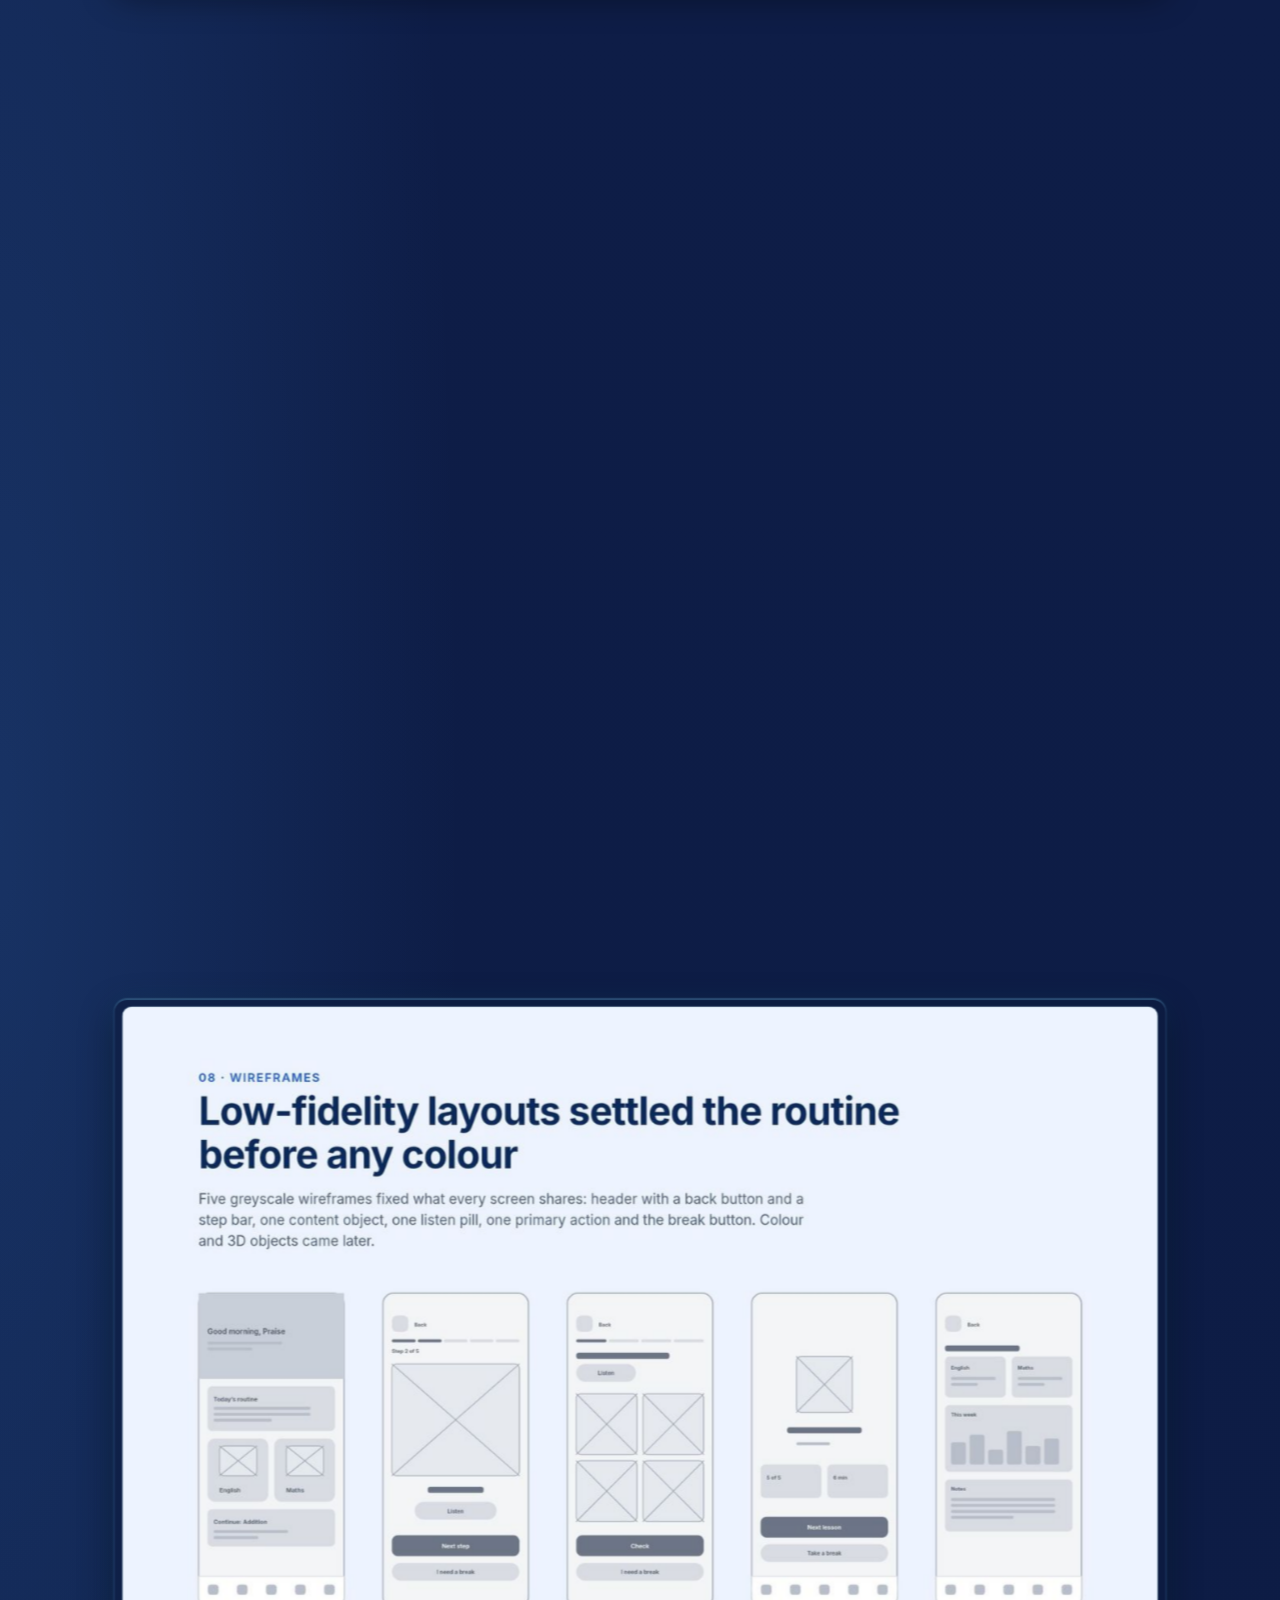
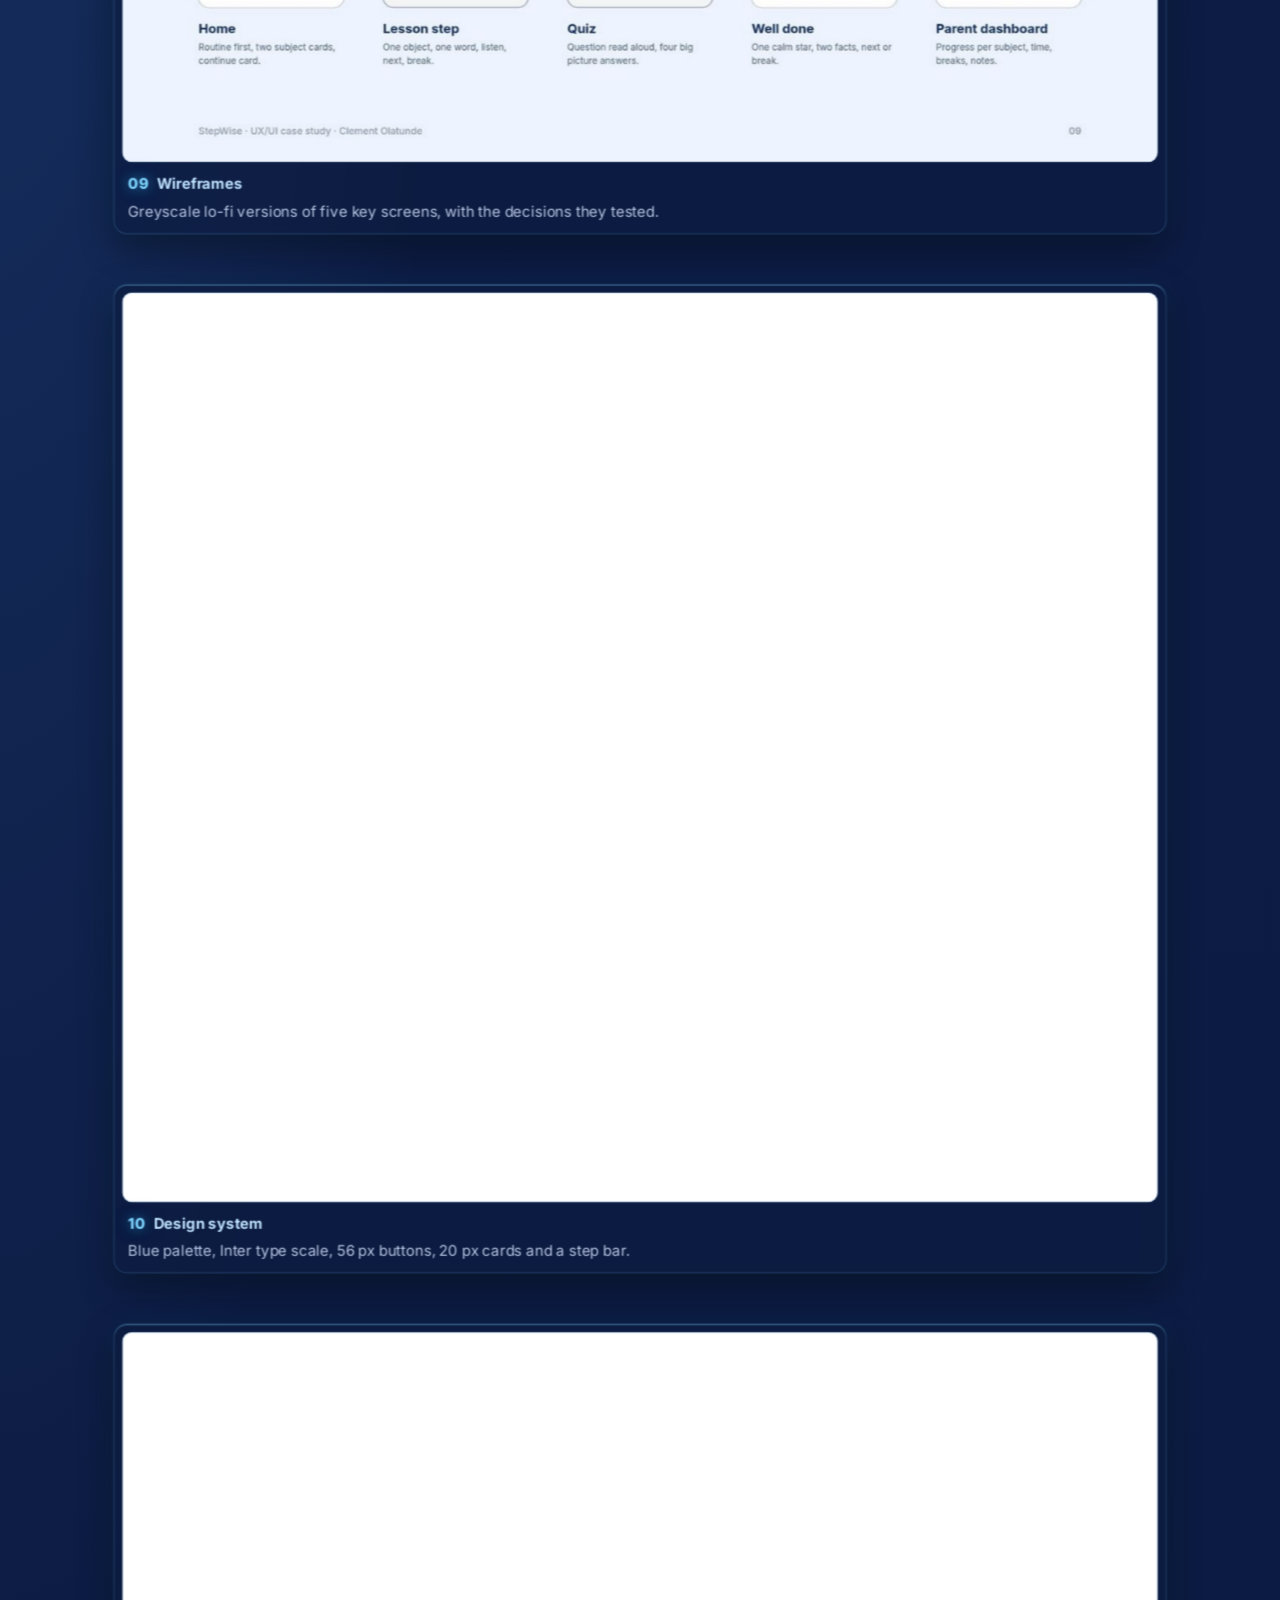
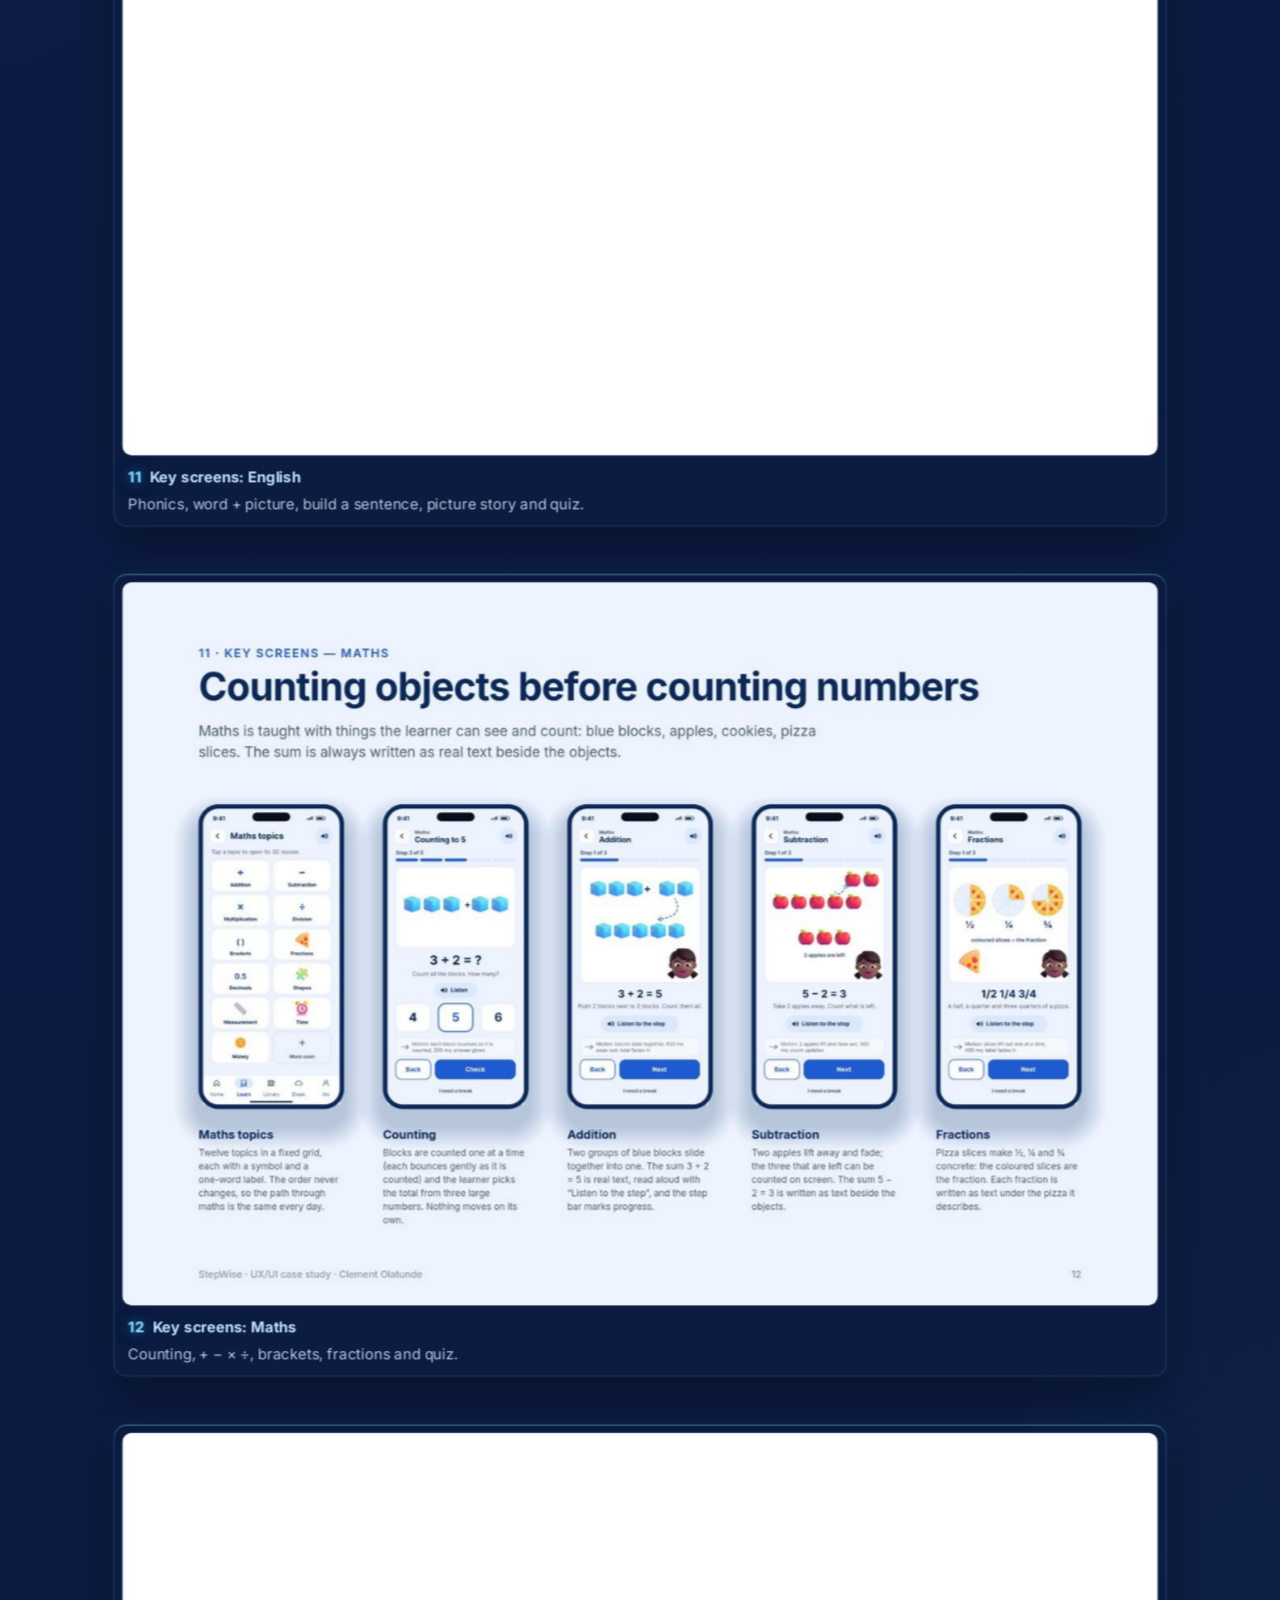
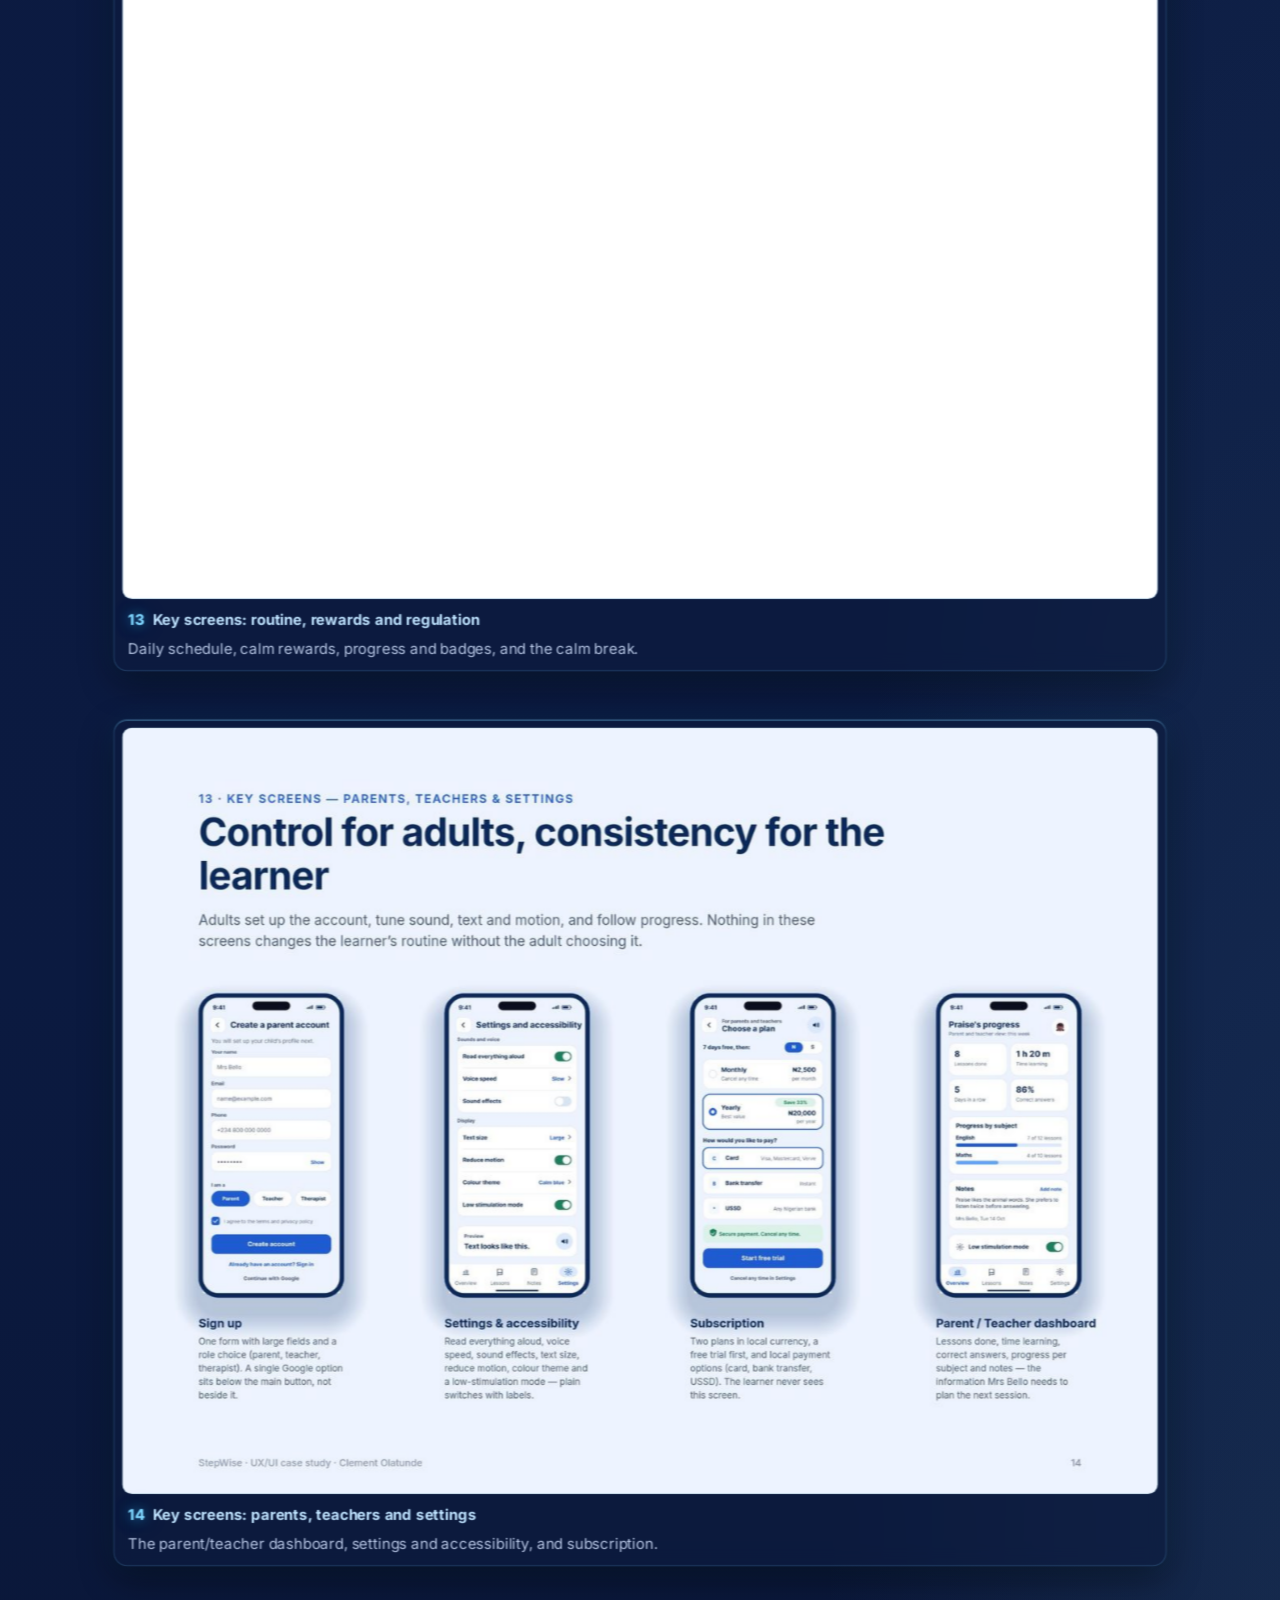
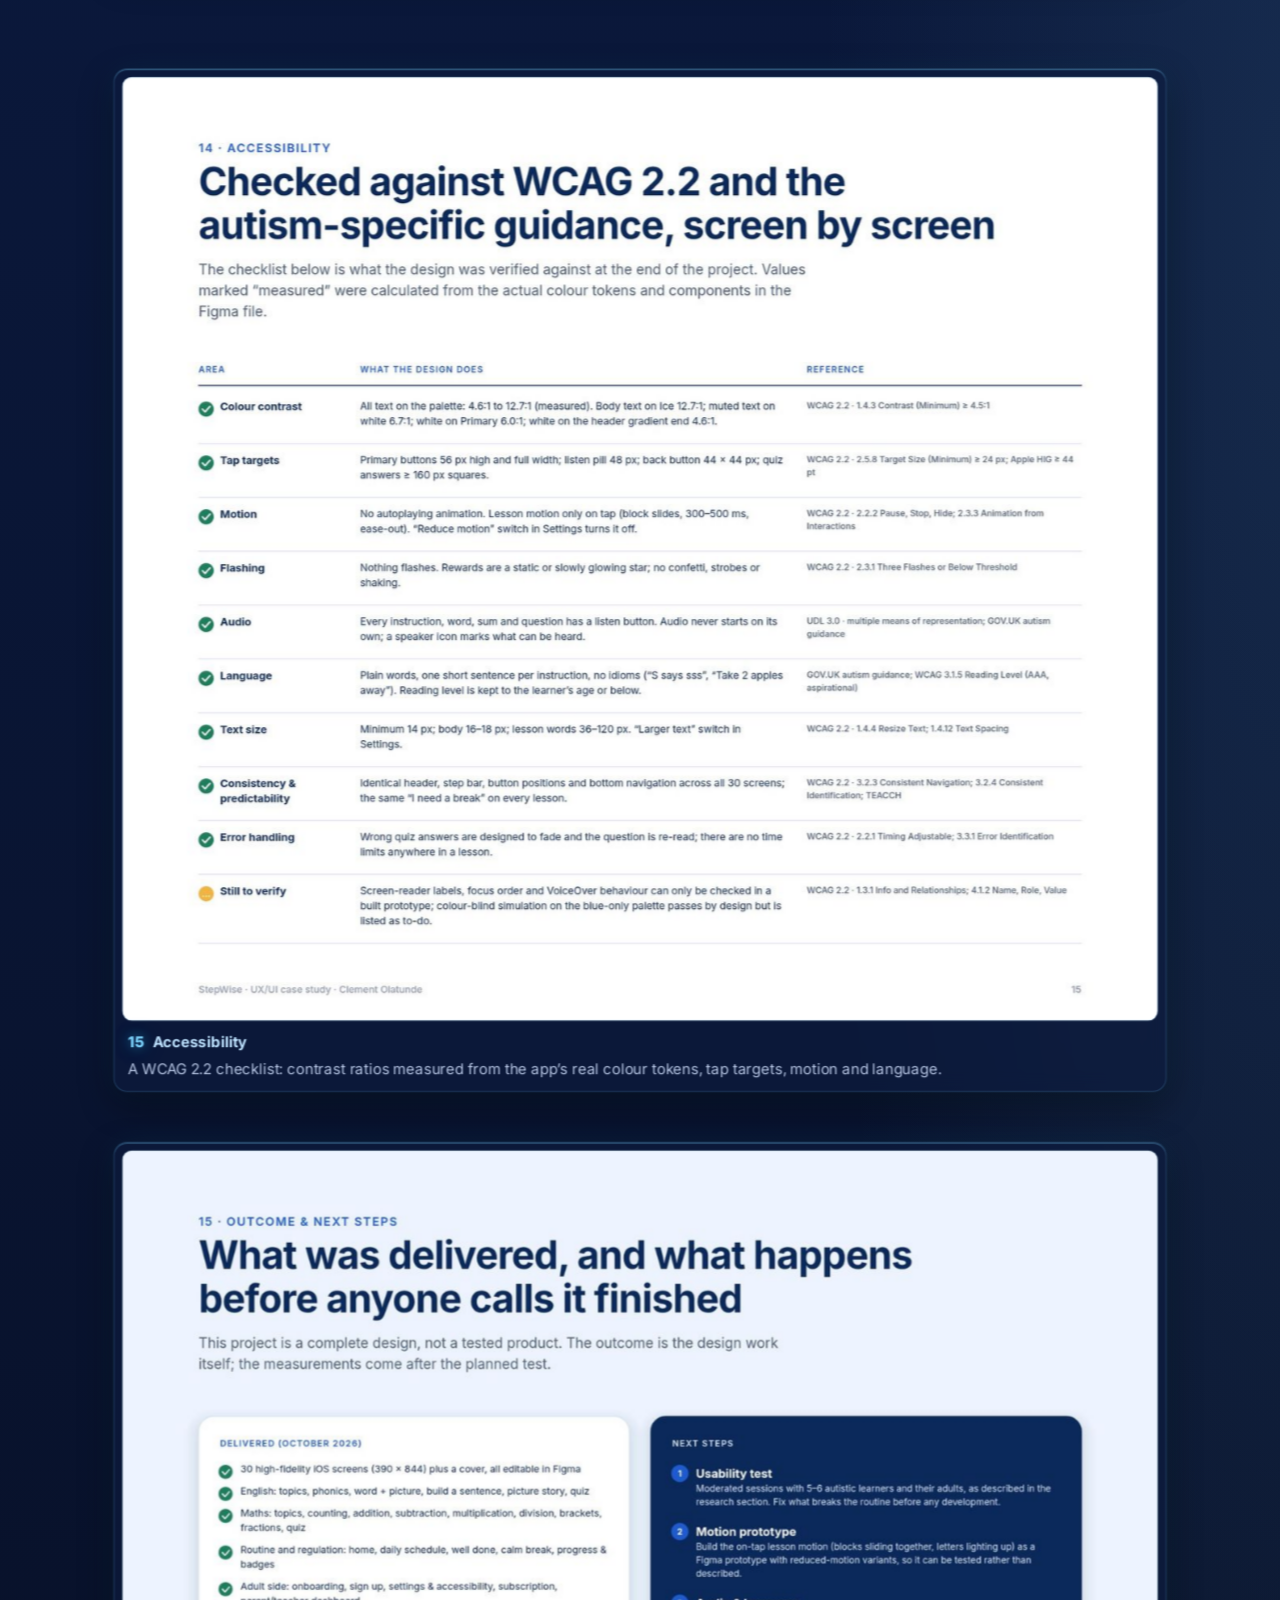
==== commit d6da139e: "Animate the new blocks (staggered reveal, floating gallery phones), luminous light-sweep reflection " ====
--- a/stepwise/index.html
+++ b/stepwise/index.html
@@ -13,6 +13,8 @@
   <meta name="twitter:card" content="summary_large_image">
   <meta name="theme-color" content="#0b3a8c">
   <link rel="icon" href="data:image/svg+xml,%3Csvg xmlns='http://www.w3.org/2000/svg' viewBox='0 0 32 32'%3E%3Crect width='32' height='32' rx='7' fill='%230b3a8c'/%3E%3Ctext x='16' y='22' font-family='Arial' font-weight='700' font-size='15' fill='white' text-anchor='middle'%3ECO%3C/text%3E%3C/svg%3E">
+  <link rel="preload" href="../fonts/ClashDisplay-700.woff2" as="font" type="font/woff2" crossorigin>
+  <link rel="preload" href="../fonts/Inter-400.woff2" as="font" type="font/woff2" crossorigin>
   <link rel="stylesheet" href="../styles.css">
   <link rel="stylesheet" href="stepwise.css">
   <script src="../motion.js"></script>
--- a/styles.css
+++ b/styles.css
@@ -400,20 +400,19 @@
 /* ===== upgrades (20 Oct 2026): halo, impact strip, motion reels, Calmly gallery, StepWise prototype, contact channels ===== */
 .visually-hidden{position:absolute!important;width:1px;height:1px;overflow:hidden;clip:rect(0 0 0 0);clip-path:inset(50%);white-space:nowrap}
 
-/* 6. halo: a soft circular rainbow behind the portrait (sun-halo), conic ring + wide blurred glow, slow spin + gentle breathe */
-.hero-photo{position:relative;isolation:isolate}
-.hero-photo img{position:relative;z-index:1}
-.halo{position:absolute;inset:-18%;border-radius:50%;pointer-events:none;z-index:0}
-.halo-ring,.halo-glow{position:absolute;inset:0;border-radius:50%;
-  background:conic-gradient(from 0deg,#ff6b6b 0%,#ffa94d 14%,#ffe066 28%,#8ce99a 42%,#66d9e8 57%,#748ffc 71%,#da77f2 86%,#ff6b6b 100%);will-change:transform}
-.halo-ring{-webkit-mask:radial-gradient(circle,transparent 57%,#000 64%,#000 72%,transparent 82%);mask:radial-gradient(circle,transparent 57%,#000 64%,#000 72%,transparent 82%);
-  filter:blur(5px);opacity:.78;animation:halo-spin 28s linear infinite}
-.halo-glow{inset:-14%;-webkit-mask:radial-gradient(circle,transparent 42%,#000 56%,transparent 74%);mask:radial-gradient(circle,transparent 42%,#000 56%,transparent 74%);
-  filter:blur(26px);opacity:.42;animation:halo-breathe 7s ease-in-out infinite alternate}
-@keyframes halo-spin{to{transform:rotate(360deg)}}
-@keyframes halo-breathe{from{opacity:.32;transform:scale(.96) rotate(0deg)}to{opacity:.5;transform:scale(1.05) rotate(-40deg)}}
-.hero-photo img{box-shadow:0 0 0 1px rgba(255,255,255,.35),0 0 44px rgba(56,189,248,.30),0 18px 44px rgba(0,0,0,.55)}
-@media (max-width:859px){.hero-photo{margin:26px 0 0 16px}}
+/* 6. halo (v2, his change 20 Oct 3:36 AM): no ring on the photo; the halo is part of the BACKGROUND, a large very soft
+   rainbow sun-halo ring (red inside to violet outside), heavily blurred and low-opacity, partly off-screen top-right
+   behind the hero, with a smaller fainter one behind the UX case studies. Never over text; drift is transform-only. */
+.aurora{position:absolute;inset:0;z-index:-1;pointer-events:none;overflow:hidden}
+.aurora span,#ux::before{position:absolute;border-radius:50%;aspect-ratio:1;pointer-events:none;will-change:transform;
+  background:radial-gradient(circle at 50% 50%,rgba(255,255,255,0) 36%,rgba(255,107,107,.9) 44%,rgba(255,169,77,.95) 49%,rgba(255,224,102,.95) 54%,rgba(140,233,154,.9) 59%,rgba(102,217,232,.9) 64%,rgba(116,143,252,.9) 69%,rgba(218,119,242,.85) 74%,rgba(218,119,242,0) 82%)}
+.aurora-a{width:min(1180px,160vw);right:-26%;top:-56%;opacity:.4;filter:blur(22px);animation:aurora-drift 54s ease-in-out infinite alternate}
+.aurora-b{width:min(620px,90vw);left:-36%;bottom:-58%;opacity:.13;filter:blur(20px);animation:aurora-drift 66s ease-in-out -24s infinite alternate-reverse}
+#ux{overflow:hidden;isolation:isolate}
+#ux::before{content:"";z-index:-1;width:min(980px,130vw);right:-44%;top:-28%;opacity:.18;filter:blur(26px);animation:aurora-drift 72s ease-in-out -10s infinite alternate}
+.lede{color:#c6d3ec}
+@keyframes aurora-drift{from{transform:translate3d(0,0,0) scale(1)}to{transform:translate3d(-36px,28px,0) scale(1.05)}}
+@media (max-width:859px){.aurora-a{width:175vw;right:-62%;top:-34%;opacity:.32;filter:blur(16px)}.aurora-b{display:none}#ux::before{right:-95%;top:-10%;opacity:.16;filter:blur(18px)}}
 
 /* 3. impact strip: a full-width luminous band under the hero, numbers count up when it scrolls into view */
 .impact{position:relative;padding:22px 0;background:
@@ -466,9 +465,10 @@
 .gal-label span{color:#06112b;background:#38bdf8;border-radius:999px;padding:2px 10px;letter-spacing:.04em;box-shadow:0 0 12px rgba(56,189,248,.5)}
 .gal-row{display:flex;gap:14px}
 .ph{margin:0;flex:0 0 auto;width:150px;scroll-snap-align:start}
-.ph img{width:100%;aspect-ratio:400/866;border-radius:20px;border:3px solid #0b1a33;background:#0b1a33;box-shadow:0 14px 30px rgba(0,0,0,.5),0 0 22px rgba(56,189,248,.18);transition:transform .3s cubic-bezier(.2,.7,.2,1),box-shadow .3s}
+.ph-screen{display:block;position:relative;overflow:hidden;border-radius:20px;border:3px solid #0b1a33;background:#0b1a33;box-shadow:0 14px 30px rgba(0,0,0,.5),0 0 22px rgba(56,189,248,.18);transition:translate .3s cubic-bezier(.2,.7,.2,1),box-shadow .3s}
+.ph img{width:100%;aspect-ratio:400/866;display:block}
 .ph figcaption{margin-top:8px;font-size:.78rem;color:var(--muted-2);line-height:1.3;text-align:center}
-@media (hover:hover){.ph:hover img{transform:translateY(-4px);box-shadow:0 20px 36px rgba(0,0,0,.55),0 0 30px rgba(56,189,248,.32)}}
+
 .gal-arrow{position:absolute;top:44%;z-index:2;width:44px;height:44px;border-radius:50%;border:1px solid rgba(125,211,252,.4);background:rgba(10,20,48,.85);color:#e6edf9;font-size:1.6rem;line-height:1;cursor:pointer;display:none;align-items:center;justify-content:center;box-shadow:0 8px 24px rgba(0,0,0,.5),0 0 16px rgba(56,189,248,.25);transition:background .2s,transform .2s}
 .gal-arrow:hover{background:#38bdf8;color:#06112b}
 .gal-prev{left:-8px}.gal-next{right:-8px}
@@ -509,12 +509,93 @@
 
 /* reduced motion: the halo is static, reels and swaps do not animate (the video element stays paused; JS does not play it) */
 @media (prefers-reduced-motion:reduce){
-  .halo-ring,.halo-glow{animation:none}
-  .halo-glow{opacity:.42;transform:none}
+  .aurora span,#ux::before{animation:none;transform:none}
   .ux-cover .reel{transition:none}
-  .ph img,.channel,.gal-chip,.gal-arrow,.proto-dots i{transition:none}
-  .ph:hover img,.channel:hover{transform:none}
+  .ph-screen,.channel,.gal-chip,.gal-arrow,.proto-dots i{transition:none}
+  .ph:hover .ph-screen,.channel:hover{transform:none}
   .proto-img.is-swap,.proto-img.is-swap-back{animation:none}
   .gal{scroll-behavior:auto}
 }
 @media (max-width:420px){.nav ul a{padding:8px 4px;font-size:.8rem}}
+
+/* ===== animate the new blocks + luminous reflection (his ask, 20 Oct 3:44 AM) ===== */
+/* reveal: the new blocks fade in with a slight rise AND a slight scale; `scale` is its own property so card hover transforms still work */
+.js .reveal{scale:.975;transition:opacity .45s ease-out,translate .5s cubic-bezier(.2,.7,.2,1),scale .5s cubic-bezier(.2,.7,.2,1),transform .28s cubic-bezier(.2,.7,.2,1),box-shadow .28s;transition-delay:0s,0s,0s,0s,0s}
+.js .reveal.is-in{scale:1;transition-duration:.6s,.7s,.7s,.28s,.28s;transition-delay:var(--d,0ms),var(--d,0ms),var(--d,0ms),0s,0s}
+.js .hero .reveal{transition-duration:.5s,.6s,.6s,.28s,.28s}
+.js .gal-shell.reveal{scale:.99}
+
+/* gallery phones float gently (odd/even out of phase); hover lift uses `translate` so the float keeps running */
+.ph-screen{animation:ph-float 6.5s ease-in-out infinite alternate}
+.ph:nth-child(2n) .ph-screen{animation-duration:7.4s;animation-delay:-2.3s}
+.ph:nth-child(3n) .ph-screen{animation-duration:8.1s;animation-delay:-4.1s}
+@keyframes ph-float{from{transform:translate3d(0,-3px,0)}to{transform:translate3d(0,4px,0)}}
+@media (hover:hover){.ph:hover .ph-screen{translate:0 -6px;box-shadow:0 22px 38px rgba(0,0,0,.55),0 0 34px rgba(56,189,248,.36)}}
+.proto-phone{animation:ph-float 7s ease-in-out infinite alternate}
+
+/* luminous reflection: a soft diagonal glass sheen glides across every design card and phone frame every few seconds,
+   and sweeps again quickly on hover; plus a brighter luminous edge on hover */
+.case,.ux-card,.cs-card,.panel,.channel,.impact .facts li,.proto-phone,.sw-reel,.sw-board{position:relative}
+.case,.ux-card,.cs-card,.panel,.channel,.proto-phone,.sw-reel{overflow:hidden}
+.case::after,.ux-card::after,.cs-card::after,.panel::after,.channel::after,.proto-phone::after,.sw-reel::after,.ph-screen::after{
+  content:"";position:absolute;top:-60%;bottom:-60%;left:0;width:60%;pointer-events:none;z-index:4;
+  background:linear-gradient(105deg,rgba(255,255,255,0) 0%,rgba(255,255,255,.035) 35%,rgba(205,236,255,.16) 50%,rgba(255,255,255,.035) 65%,rgba(255,255,255,0) 100%);
+  transform:translateX(-170%) skewX(-14deg);will-change:transform;animation:sheen 9s cubic-bezier(.4,.1,.2,1) infinite}
+.ph-screen::after{background:linear-gradient(105deg,rgba(255,255,255,0) 0%,rgba(255,255,255,.05) 35%,rgba(220,242,255,.26) 50%,rgba(255,255,255,.05) 65%,rgba(255,255,255,0) 100%)}
+.proto-phone::after{border-radius:30px;background:linear-gradient(105deg,rgba(255,255,255,0) 0%,rgba(255,255,255,.05) 35%,rgba(220,242,255,.24) 50%,rgba(255,255,255,.05) 65%,rgba(255,255,255,0) 100%)}
+.ux-card::after,.cs-card::after{animation-delay:-3s}
+.case:nth-child(2)::after,.panel:nth-child(2)::after,.channel:nth-child(2)::after,.impact .facts li:nth-child(2)::after{animation-delay:-2.2s}
+.case:nth-child(3)::after,.panel:nth-child(3)::after,.channels li:nth-child(3) .channel::after,.impact .facts li:nth-child(3)::after{animation-delay:-4.4s}
+.panel:nth-child(4)::after,.impact .facts li:nth-child(4)::after{animation-delay:-6.6s}
+.ph:nth-child(2n) .ph-screen::after{animation-delay:-3.1s}.ph:nth-child(3n) .ph-screen::after{animation-delay:-5.7s}.ph:nth-child(5n) .ph-screen::after{animation-delay:-7.3s}
+.sw-board::after{content:"";position:absolute;top:-60%;bottom:-60%;left:0;width:60%;pointer-events:none;z-index:4;border-radius:14px;
+  background:linear-gradient(105deg,rgba(255,255,255,0) 0%,rgba(255,255,255,.03) 35%,rgba(205,236,255,.12) 50%,rgba(255,255,255,.03) 65%,rgba(255,255,255,0) 100%);transform:translateX(-170%) skewX(-14deg);animation:sheen 11s cubic-bezier(.4,.1,.2,1) infinite}
+.sw-board{overflow:hidden}
+@keyframes sheen{0%{transform:translateX(-170%) skewX(-14deg)}22%{transform:translateX(300%) skewX(-14deg)}100%{transform:translateX(300%) skewX(-14deg)}}
+@keyframes sheen-once{from{transform:translateX(-170%) skewX(-14deg)}to{transform:translateX(300%) skewX(-14deg)}}
+@media (hover:hover){
+  .case:hover::after,.ux-card:hover::after,.cs-card:hover::after,.panel:hover::after,.channel:hover::after,.proto-phone:hover::after,.ph:hover .ph-screen::after,.sw-board:hover::after{animation:sheen-once 1.1s cubic-bezier(.4,.1,.2,1) 1 both}
+  .case:hover,.ux-card:hover,.cs-card:hover,.panel:hover,.channel:hover{border-color:rgba(125,211,252,.55)}
+  .impact .facts li:hover strong{text-shadow:0 0 14px rgba(56,189,248,.9),0 0 34px rgba(56,189,248,.5)}
+}
+/* the impact strip's items are borderless on desktop; give the sheen a soft rounded area to live in */
+.impact .facts li{overflow:hidden;border-radius:12px}
+/* the thumbs/reel inside the UX card cover sit under the sheen (z-index 4 above the cover) */
+.ux-cover{z-index:1}
+
+/* reduced motion: no float, no sheen, no scale */
+@media (prefers-reduced-motion:reduce){
+  .ph-screen,.proto-phone{animation:none}
+  .case::after,.ux-card::after,.cs-card::after,.panel::after,.channel::after,.proto-phone::after,.sw-reel::after,.ph-screen::after,.sw-board::after{display:none}
+  .js .reveal,.js .reveal.is-in{scale:1;transition:none}
+}
+
+/* ===== typography (his ask, 20 Oct 3:46 AM): bigger section headings in ONE elegant display face (Clash Display),
+   body in Inter, both self-hosted (fonts/, licences in fonts/LICENSES.txt), font-display swap ===== */
+@font-face{font-family:"Clash Display";src:url("fonts/ClashDisplay-700.woff2") format("woff2");font-weight:700;font-style:normal;font-display:swap}
+@font-face{font-family:"Clash Display";src:url("fonts/ClashDisplay-600.woff2") format("woff2");font-weight:600;font-style:normal;font-display:swap}
+@font-face{font-family:"Inter";src:url("fonts/Inter-400.woff2") format("woff2");font-weight:400;font-style:normal;font-display:swap}
+@font-face{font-family:"Inter";src:url("fonts/Inter-600.woff2") format("woff2");font-weight:600;font-style:normal;font-display:swap}
+@font-face{font-family:"Inter";src:url("fonts/Inter-700.woff2") format("woff2");font-weight:700;font-style:normal;font-display:swap}
+@font-face{font-family:"Inter";src:url("fonts/Inter-800.woff2") format("woff2");font-weight:800;font-style:normal;font-display:swap}
+body{font-family:"Inter",system-ui,-apple-system,"Segoe UI",Roboto,"Helvetica Neue",Arial,sans-serif}
+h1,h2,h3,.showcase-h,.brand{font-family:"Clash Display","Inter",system-ui,sans-serif;font-weight:700;letter-spacing:-.015em}
+h1{font-size:clamp(3rem,10vw,5.6rem);line-height:1.02}
+h2{font-size:clamp(2.4rem,6vw,4.5rem);line-height:1.04;margin-bottom:6px;
+  background:linear-gradient(100deg,#ffffff 0%,#e3f1ff 45%,#8fd4ff 100%);-webkit-background-clip:text;background-clip:text;-webkit-text-fill-color:transparent;color:#e6f2ff;
+  filter:drop-shadow(0 0 14px rgba(56,189,248,.32)) drop-shadow(0 2px 2px rgba(0,0,0,.25))}
+.contact h2{text-shadow:none}
+h3,.showcase-h{font-size:clamp(1.5rem,3.4vw,2.1rem);font-weight:600;letter-spacing:-.01em}
+.cs-body h3{font-size:clamp(1.5rem,3.4vw,2rem)}
+.panel h3{font-size:1.45rem}
+.case-head h3{font-size:clamp(1.45rem,3vw,1.85rem)}
+.showcase-h{font-size:clamp(2rem,5vw,3.2rem);font-weight:700;
+  background:linear-gradient(100deg,#ffffff 0%,#e3f1ff 45%,#8fd4ff 100%);-webkit-background-clip:text;background-clip:text;-webkit-text-fill-color:transparent;color:#e6f2ff;
+  filter:drop-shadow(0 0 12px rgba(56,189,248,.28))}
+.section-intro{margin-top:14px}
+.brand{font-weight:700;font-size:1.3rem}
+.eyebrow{font-family:"Inter",system-ui,sans-serif}
+.impact .facts strong{font-family:"Clash Display","Inter",system-ui,sans-serif;font-weight:700}
+.facts strong{font-family:"Clash Display","Inter",system-ui,sans-serif}
+.proto-count{font-family:"Inter",system-ui,sans-serif}
+@media (max-width:420px){h1{font-size:clamp(2.6rem,12vw,3.2rem)}h2{font-size:2.15rem}.showcase-h{font-size:1.8rem}}
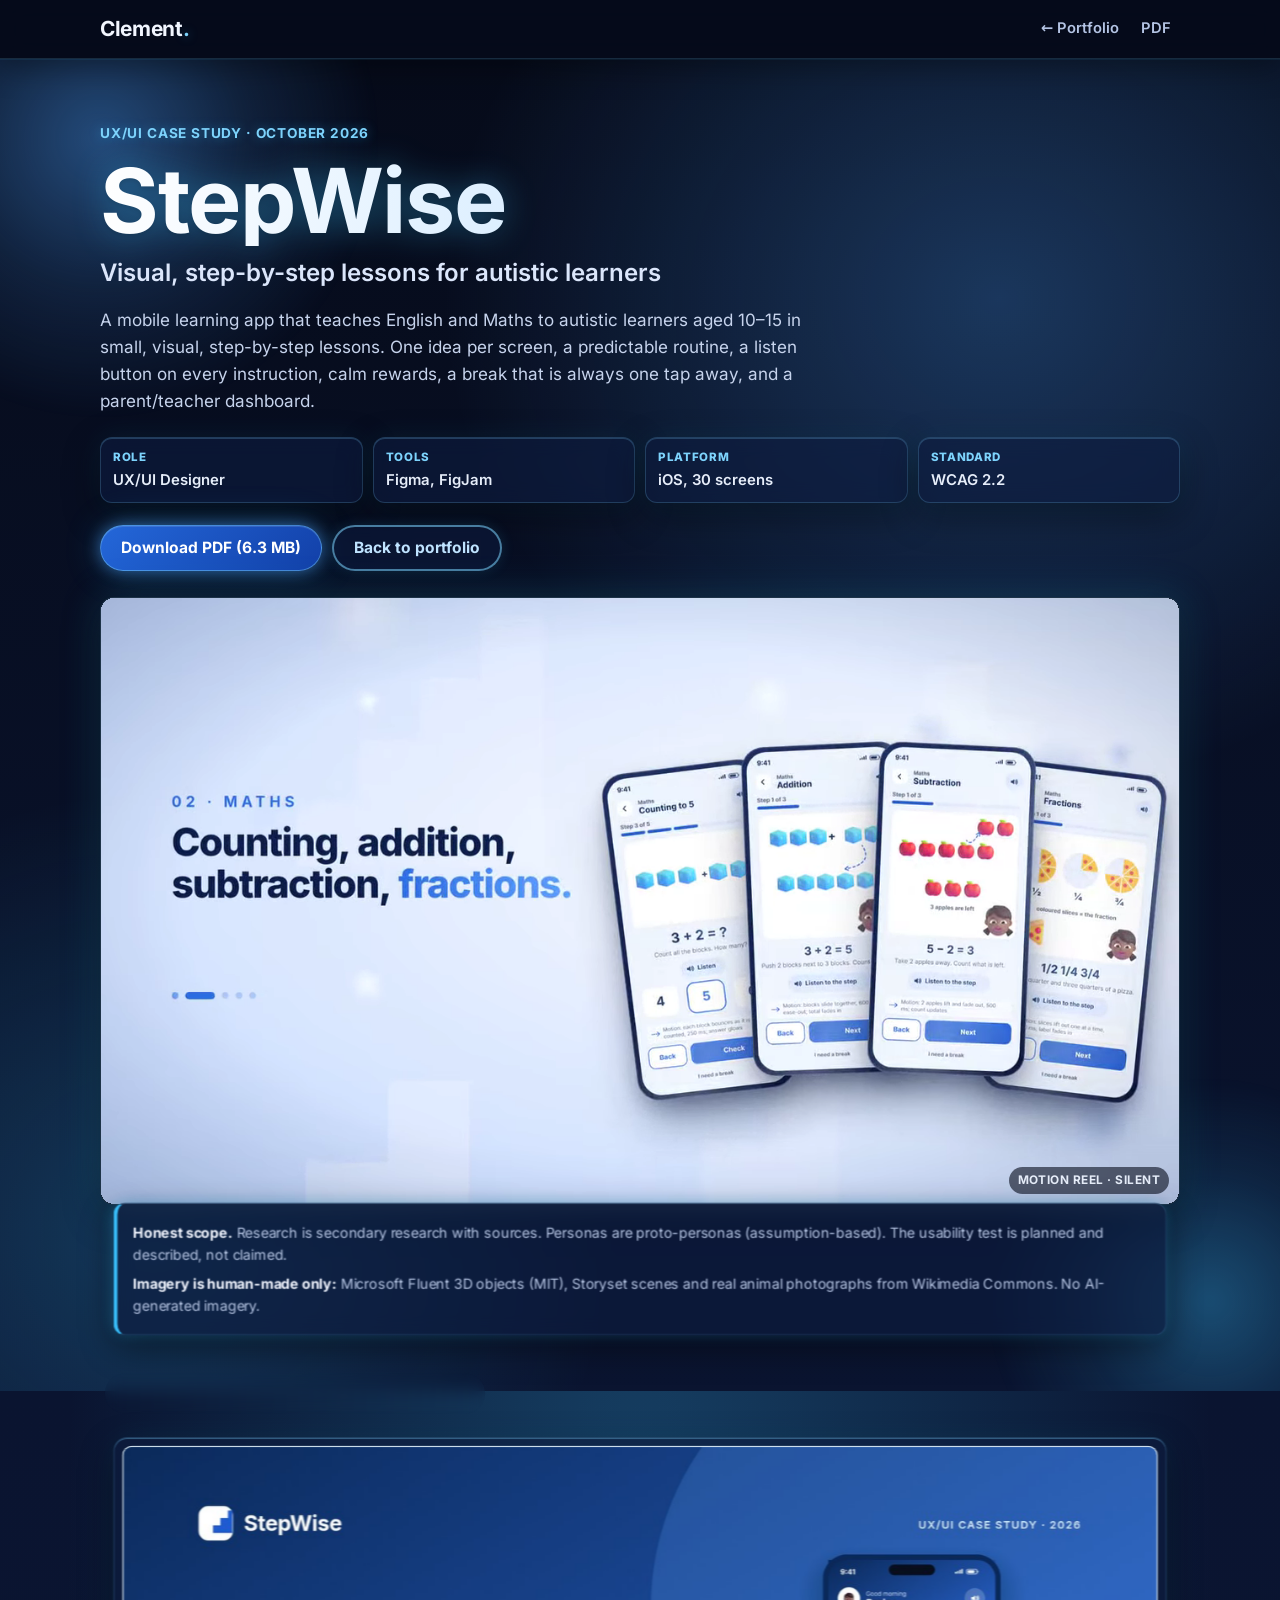
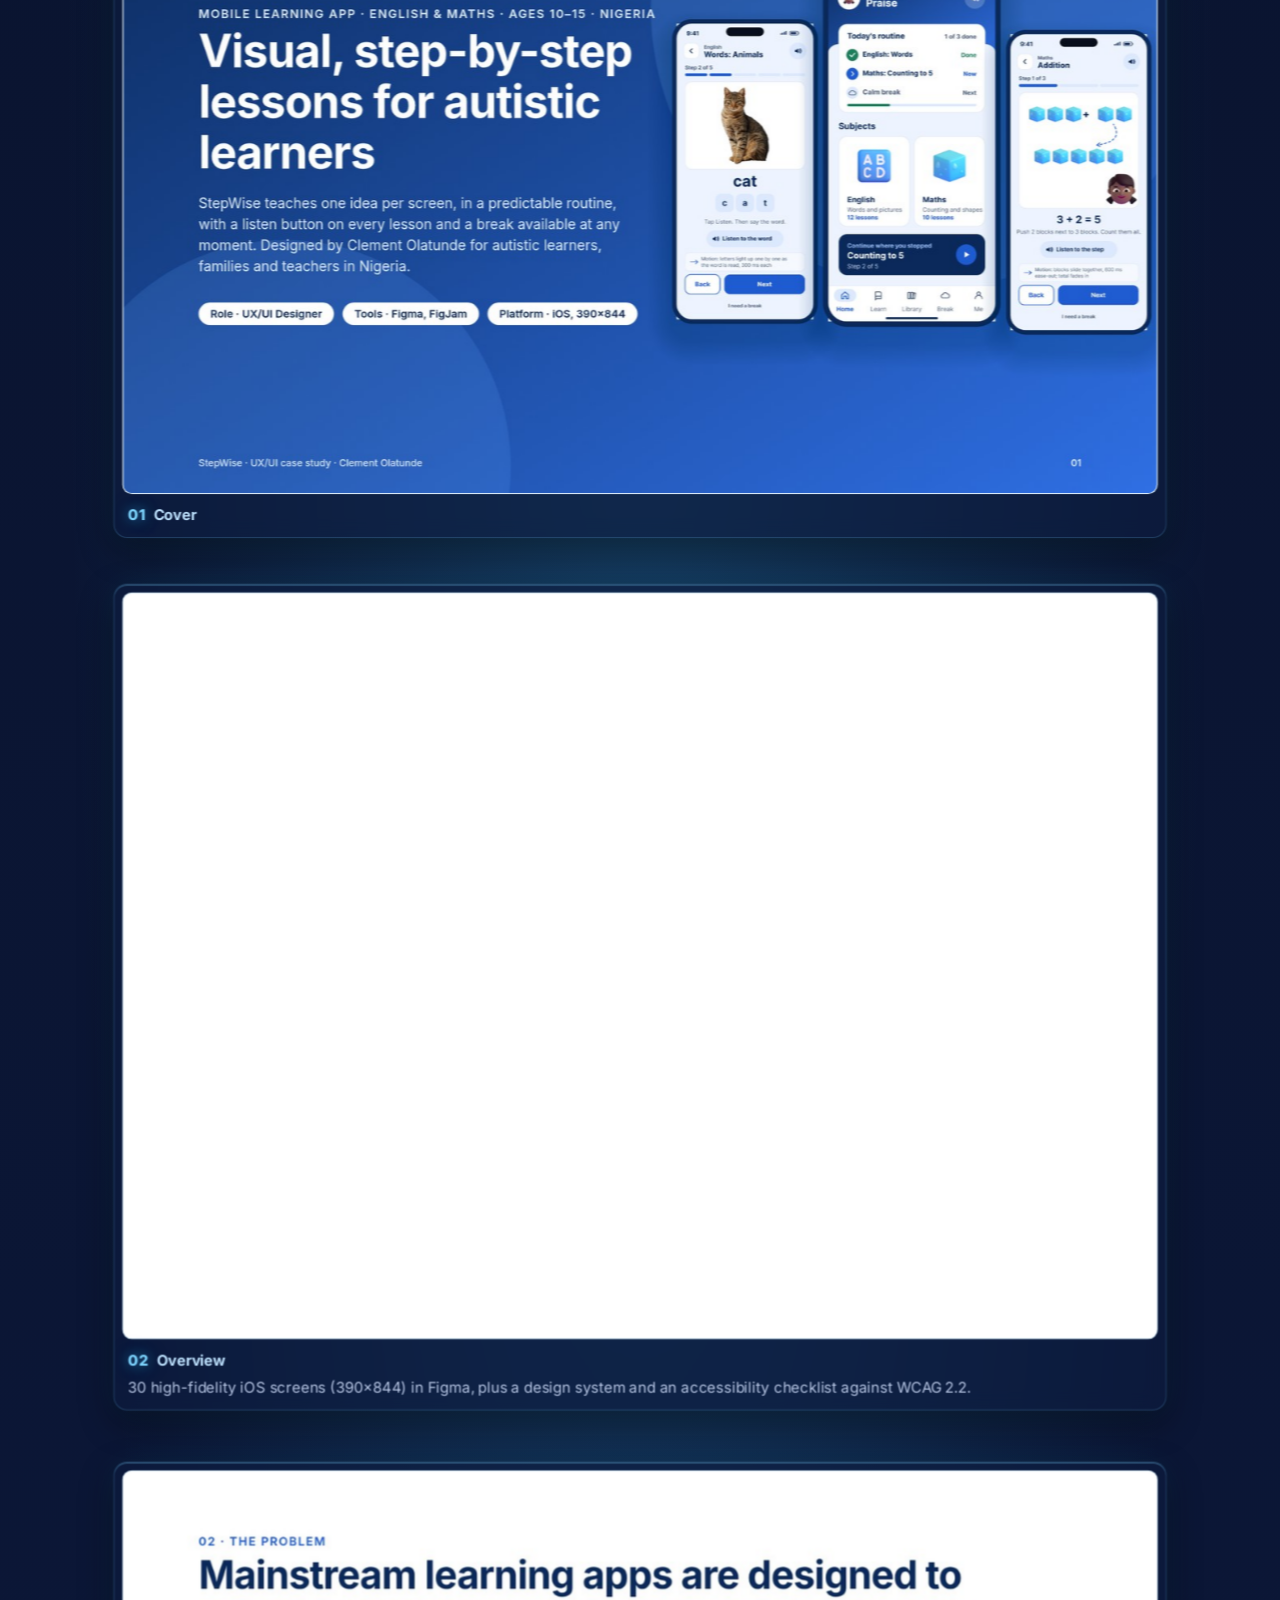
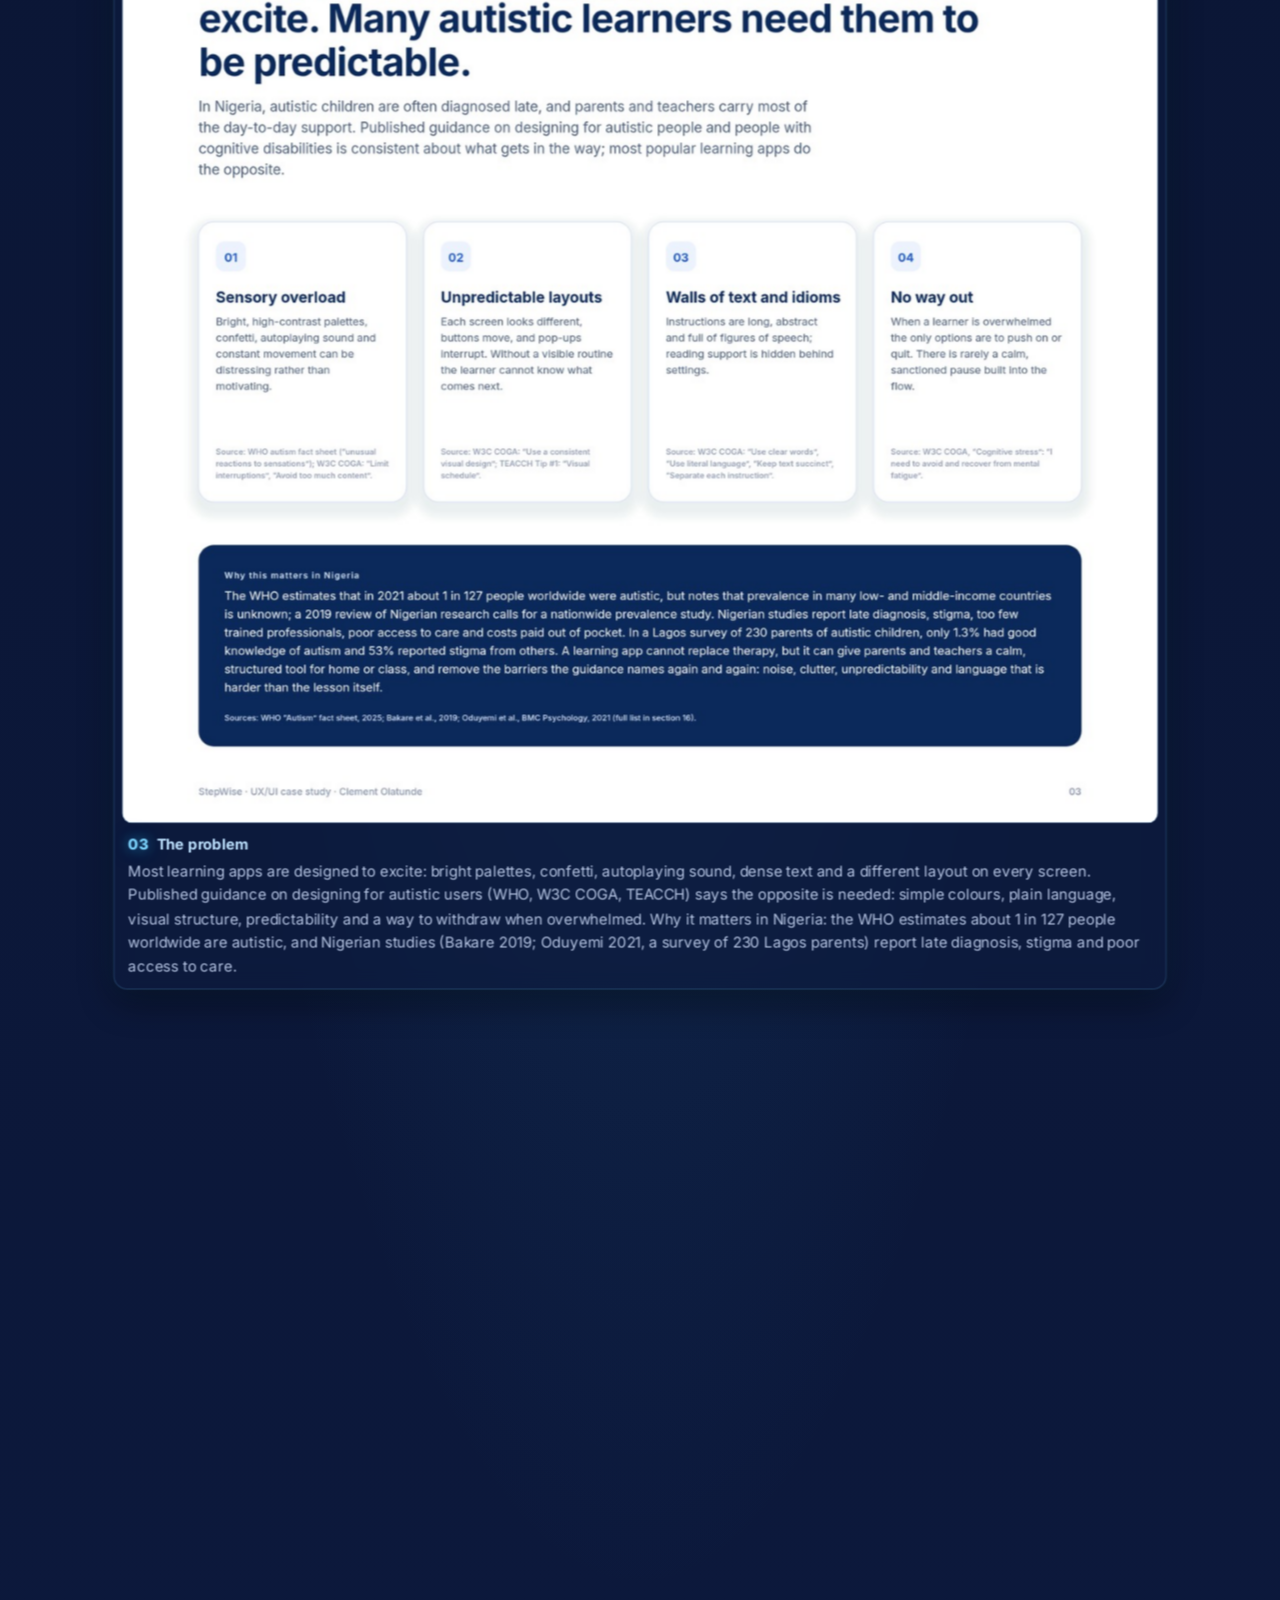
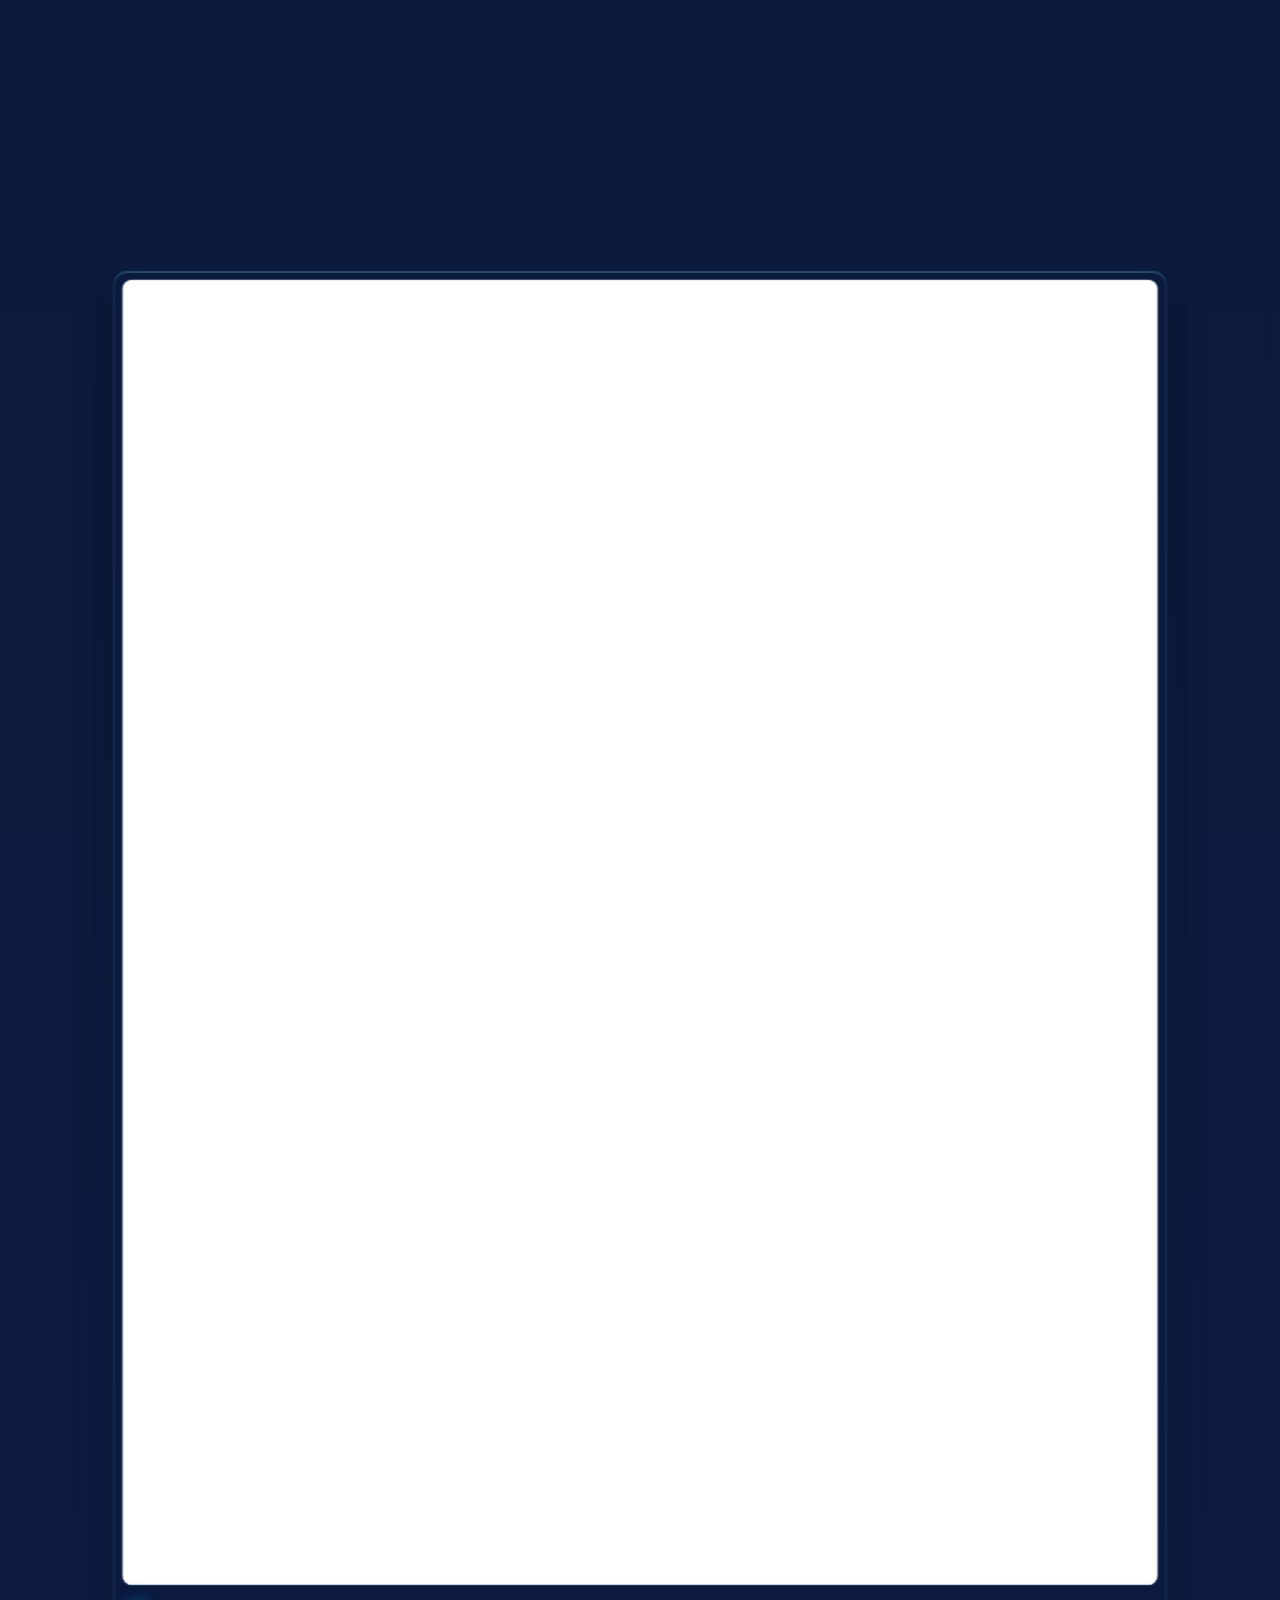
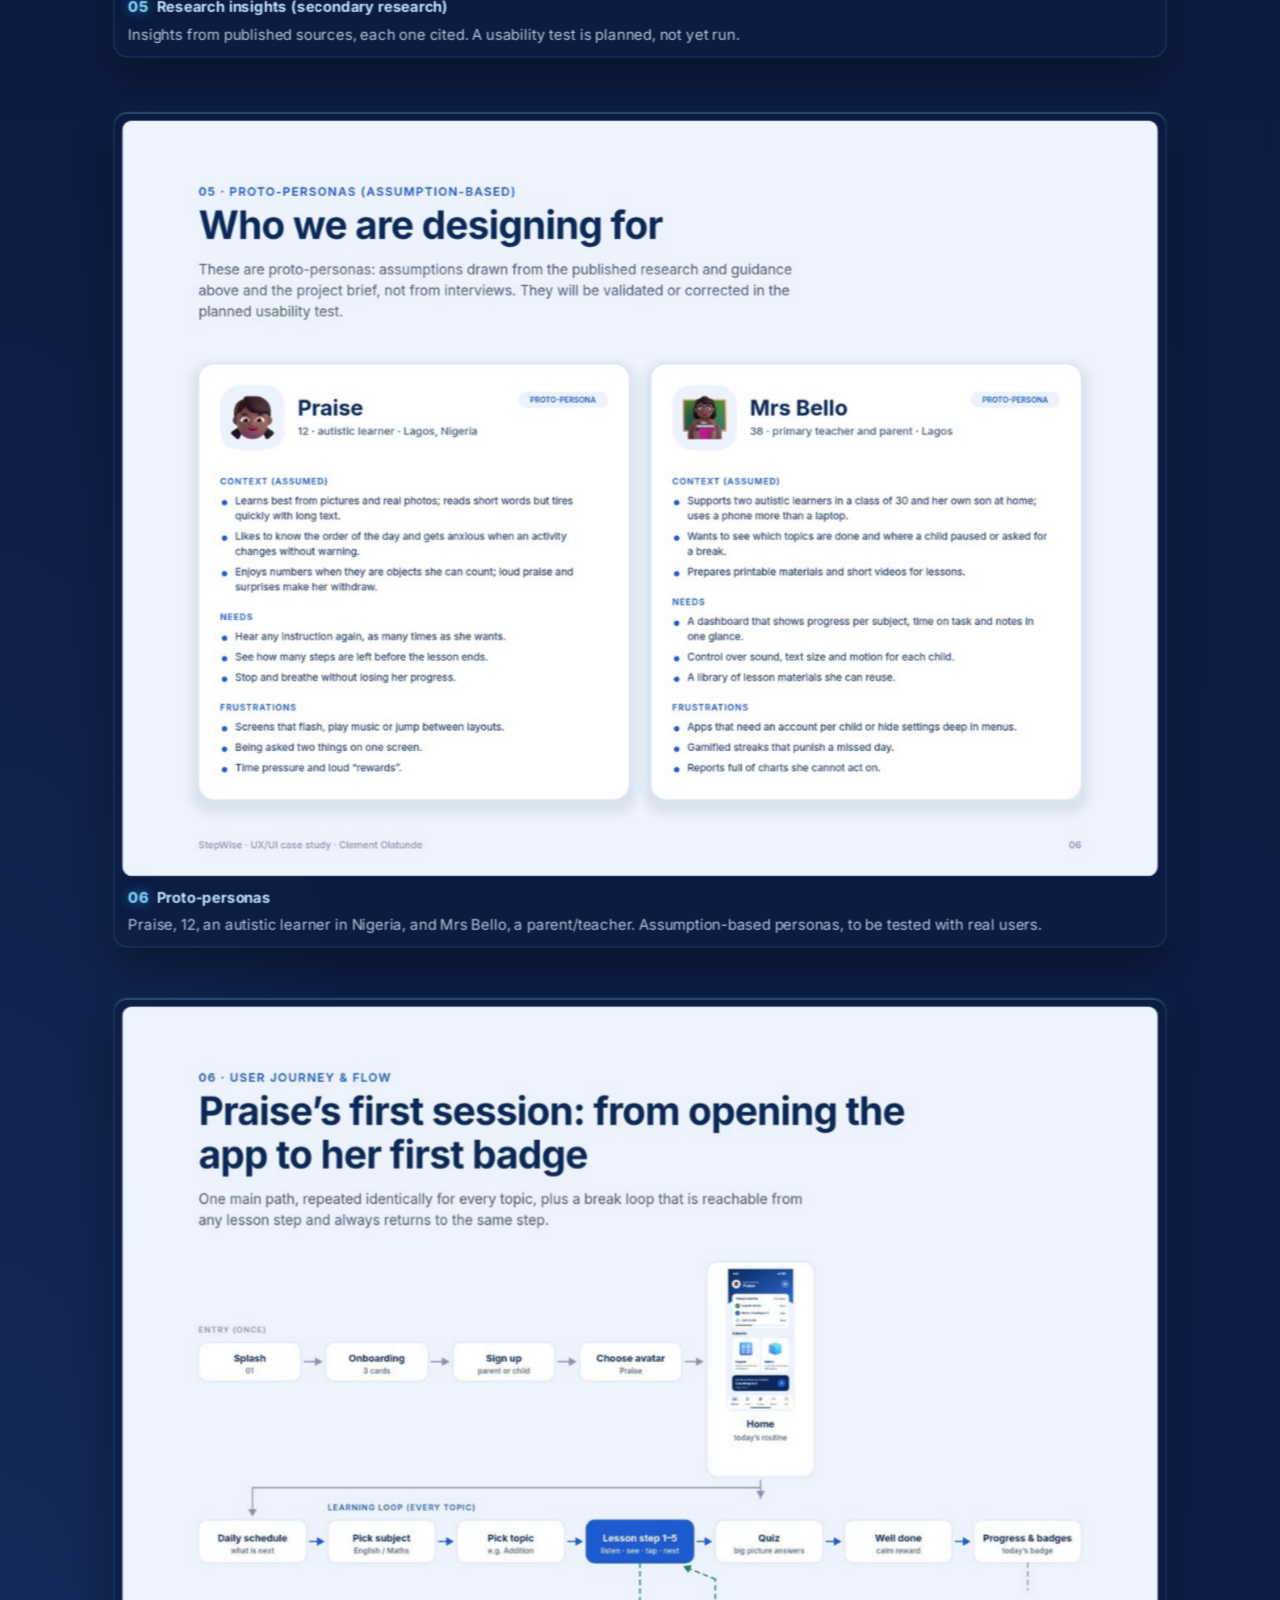
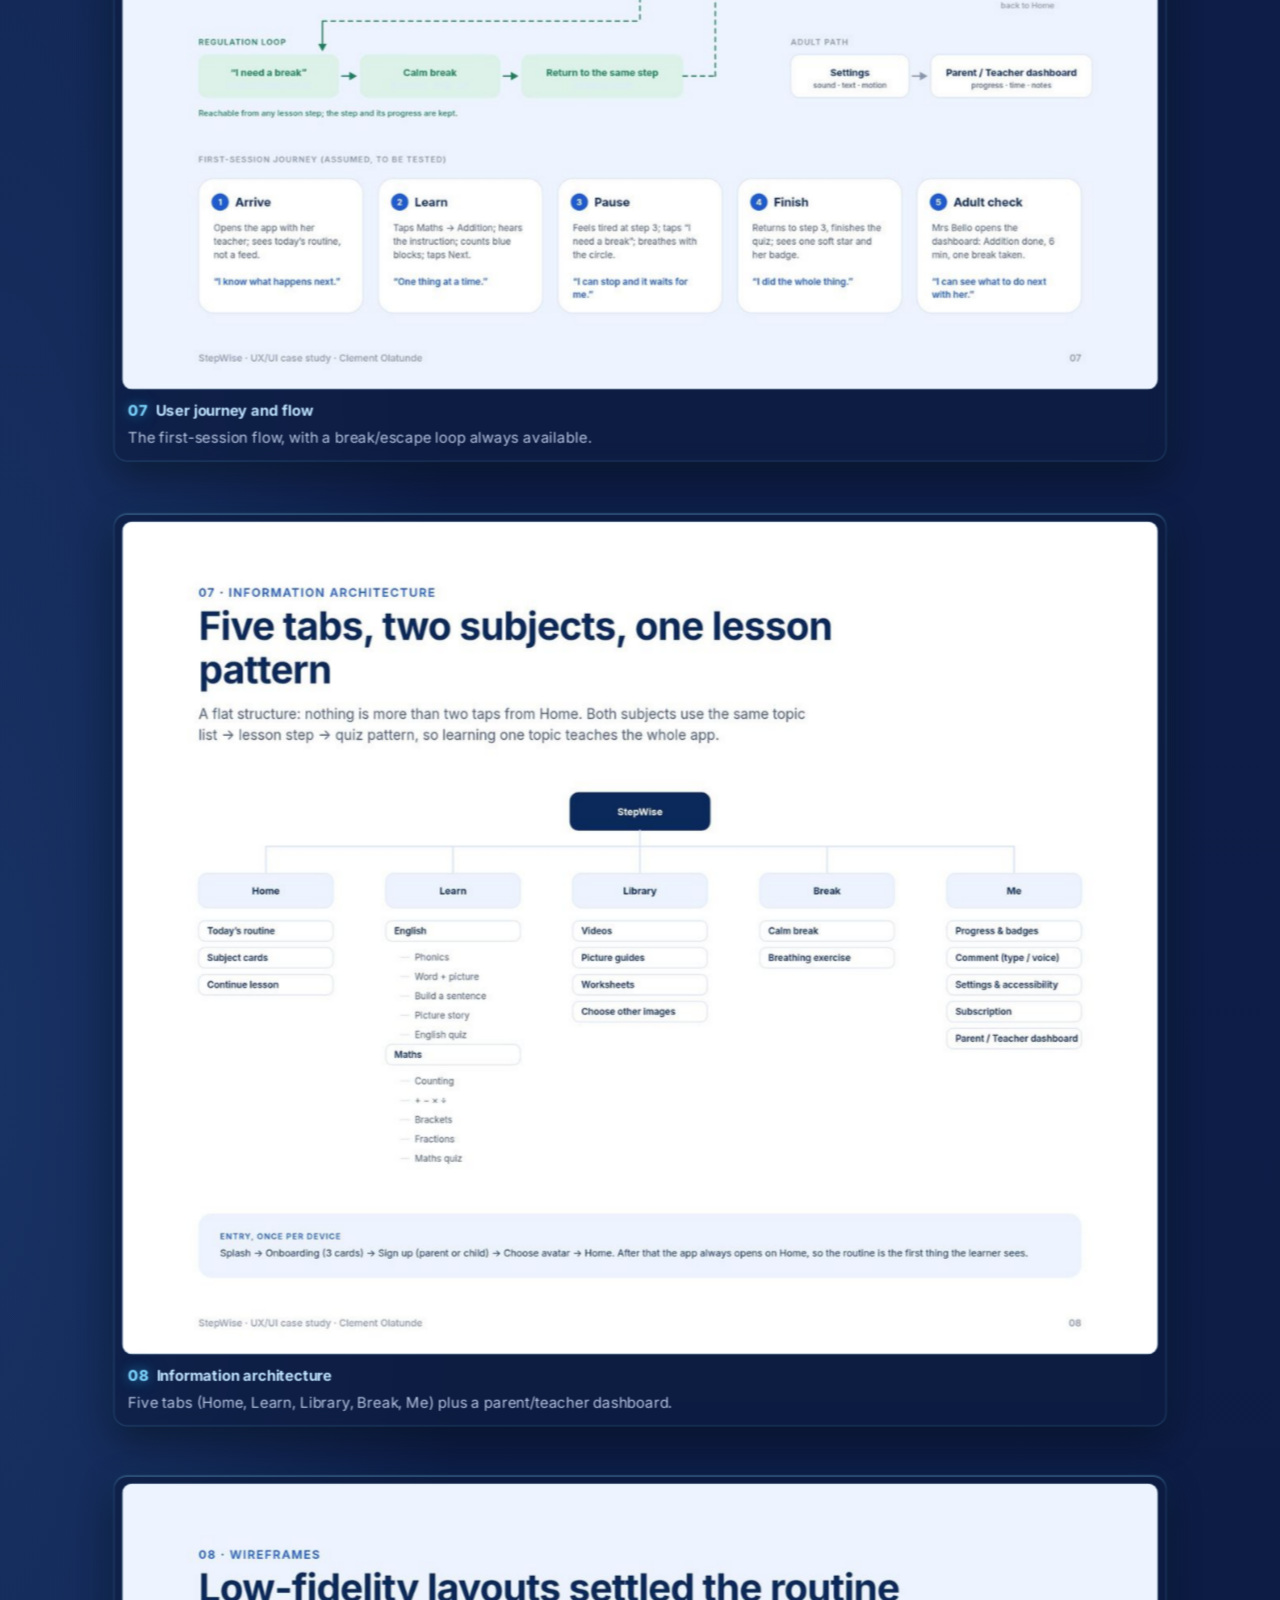
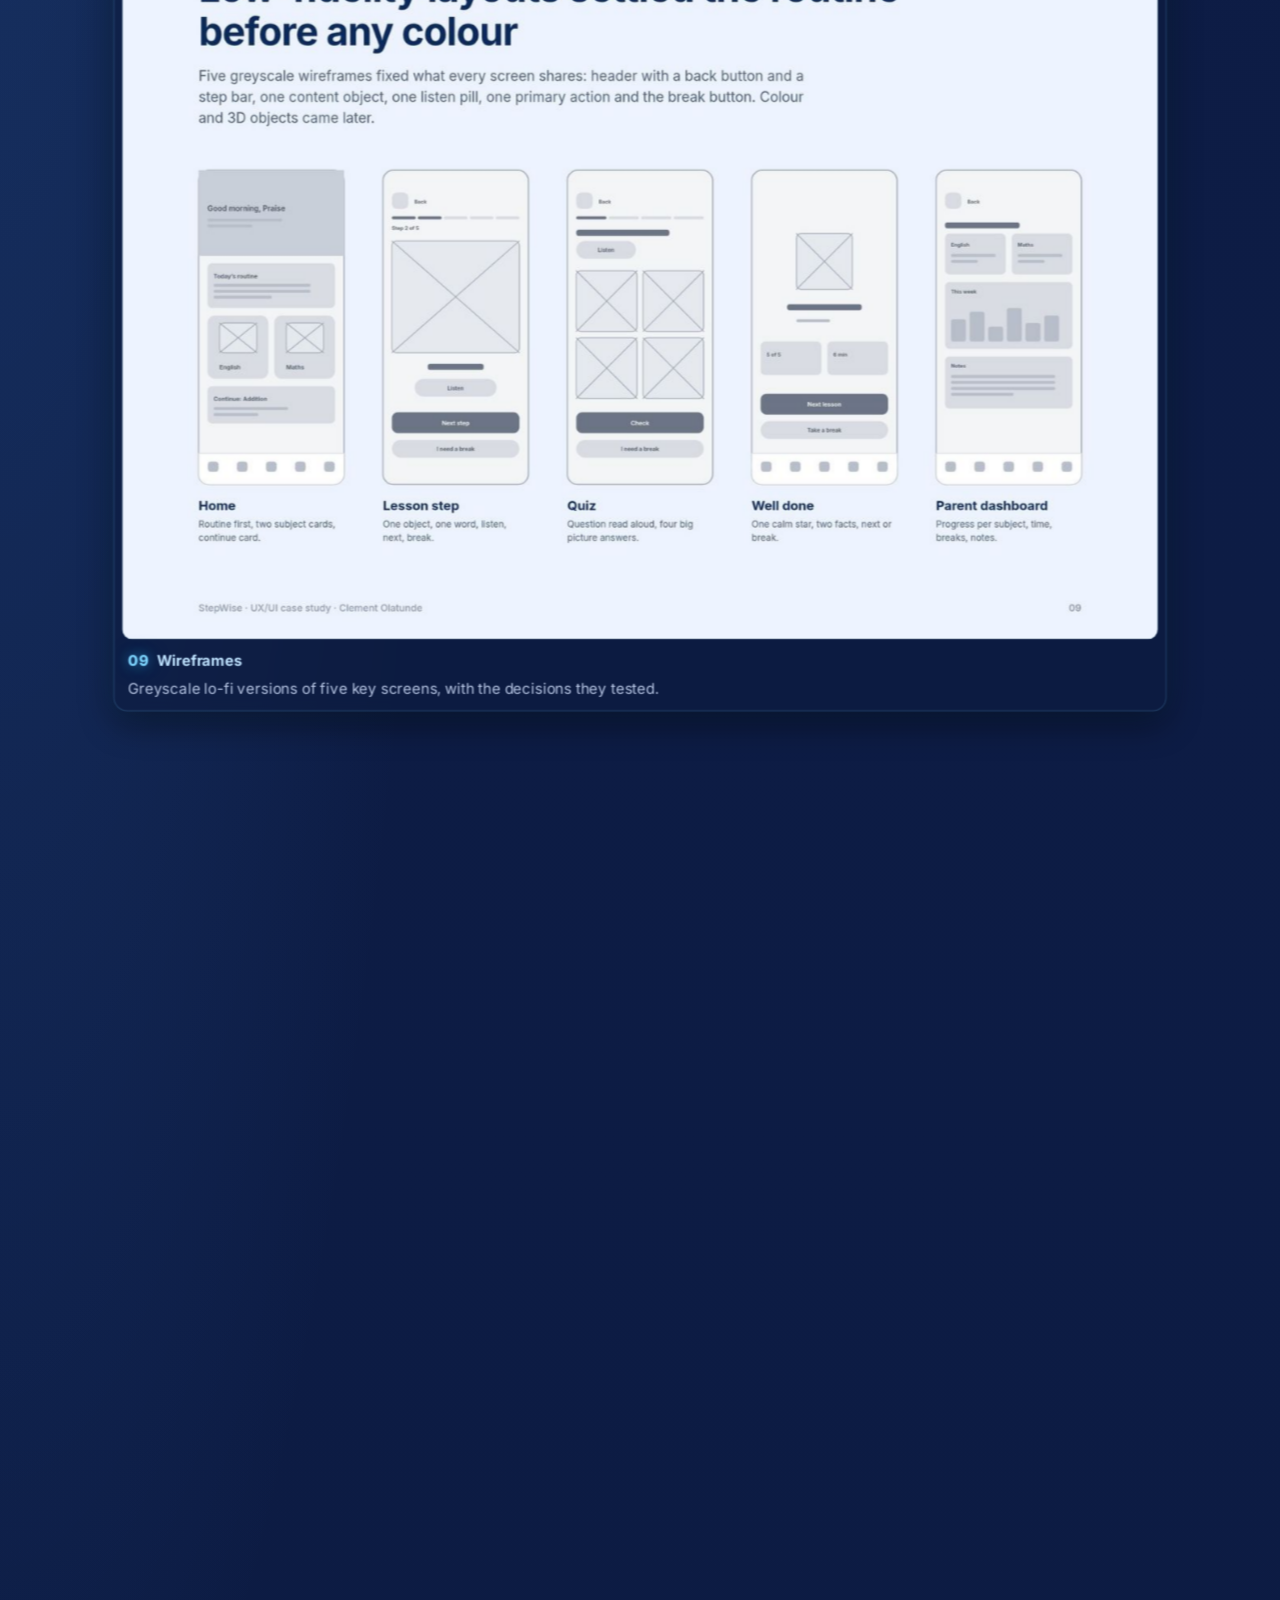
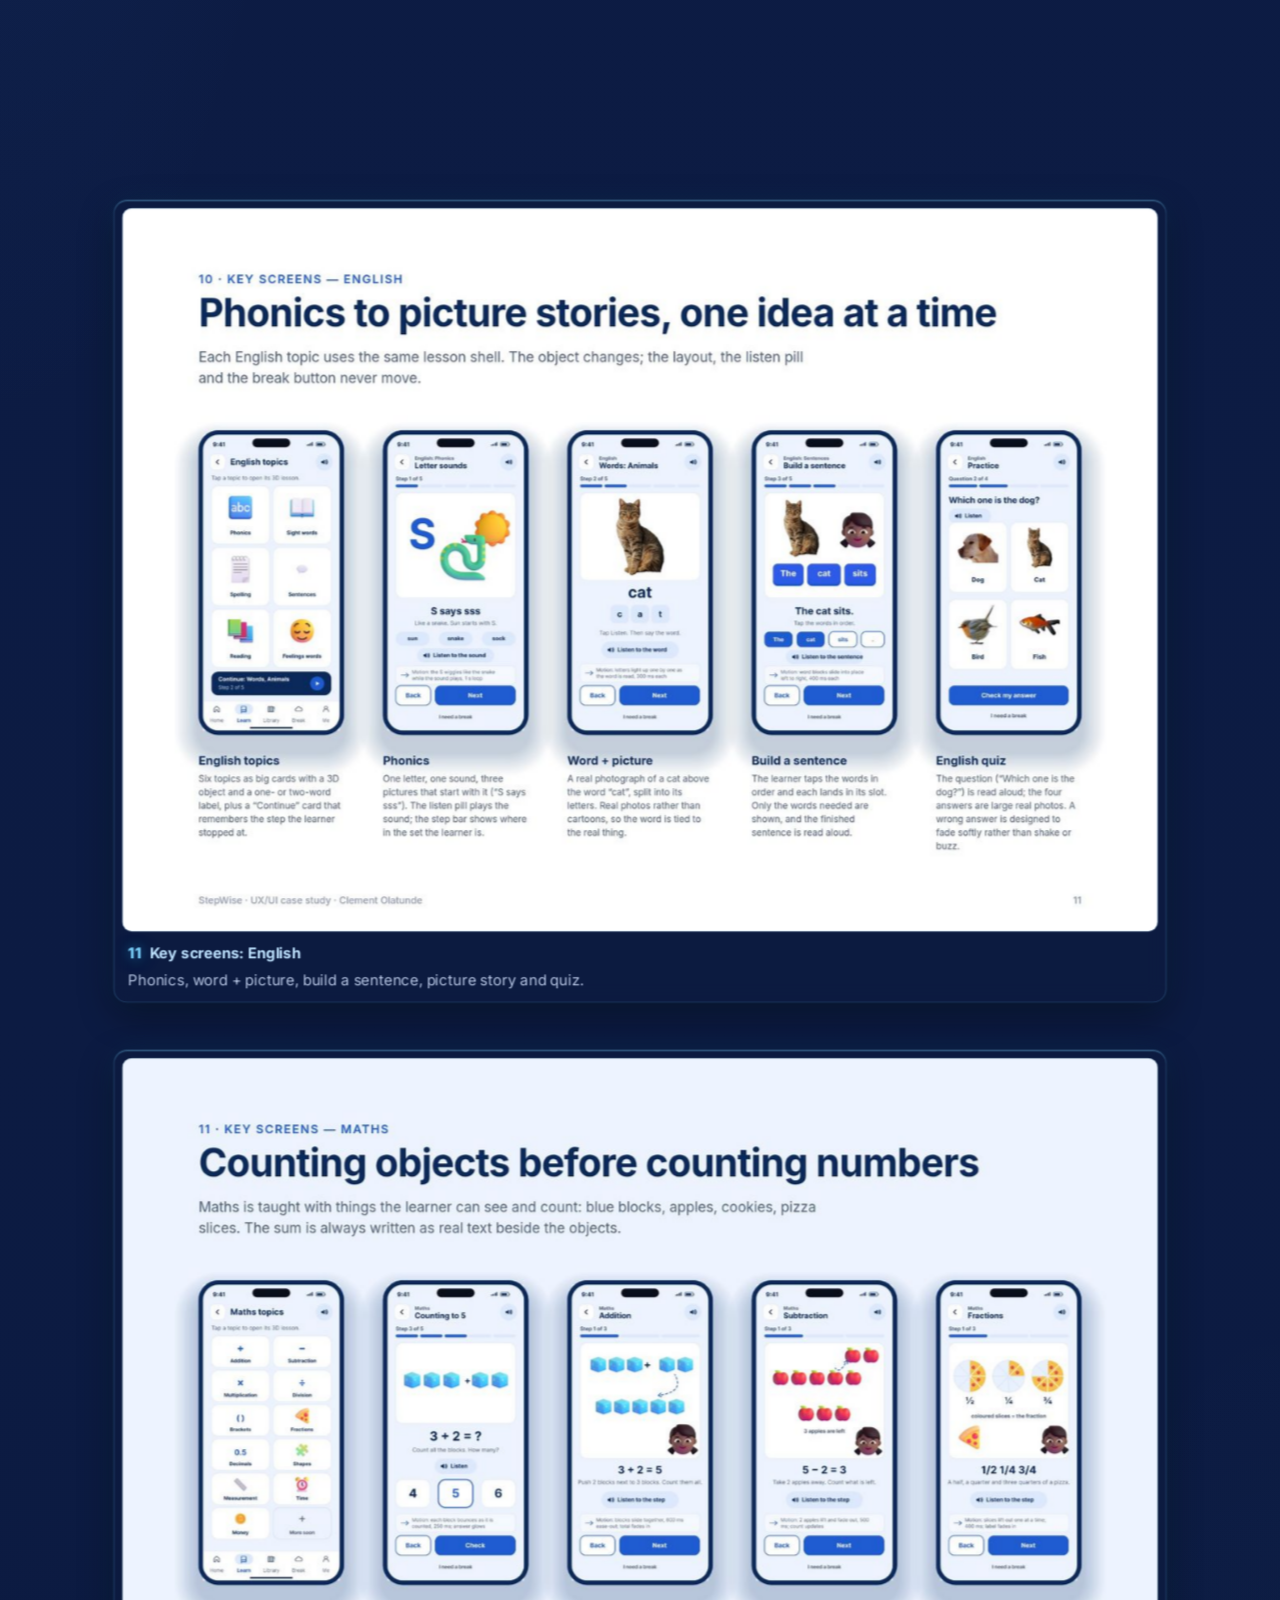
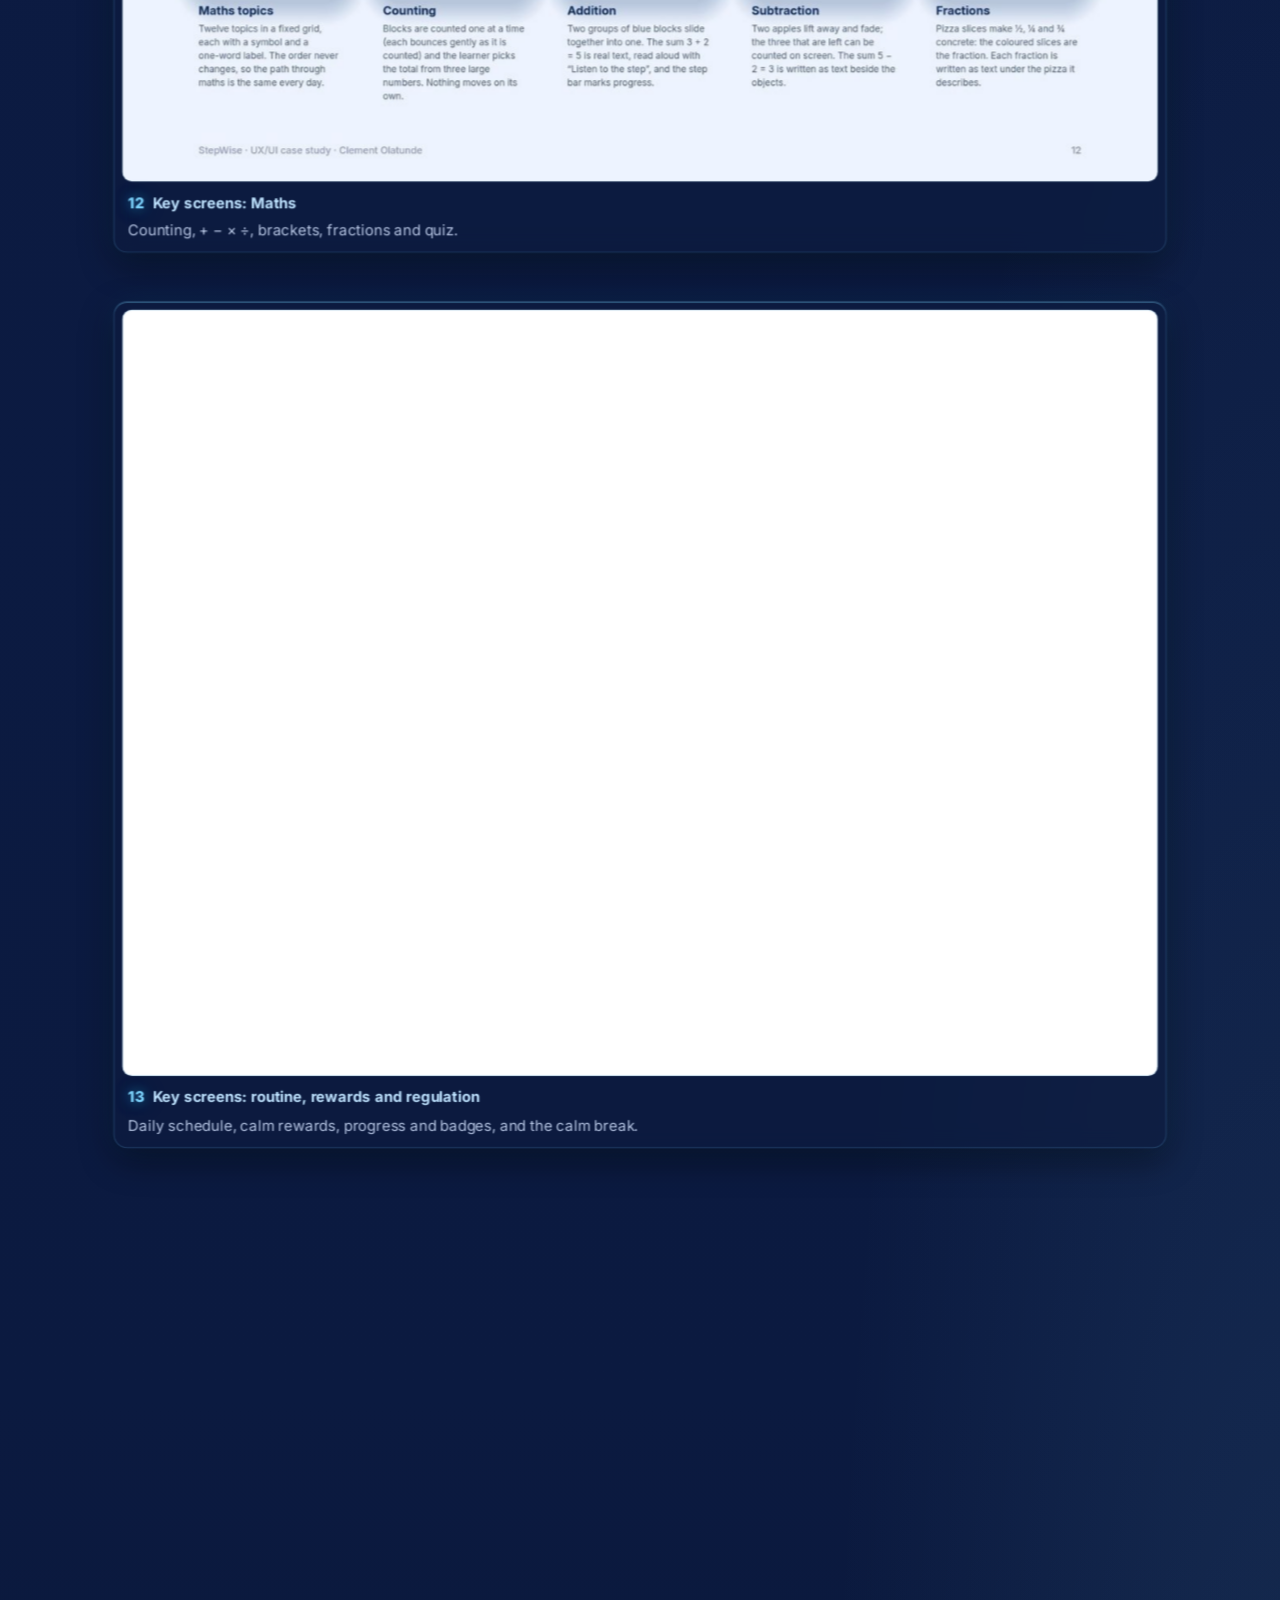
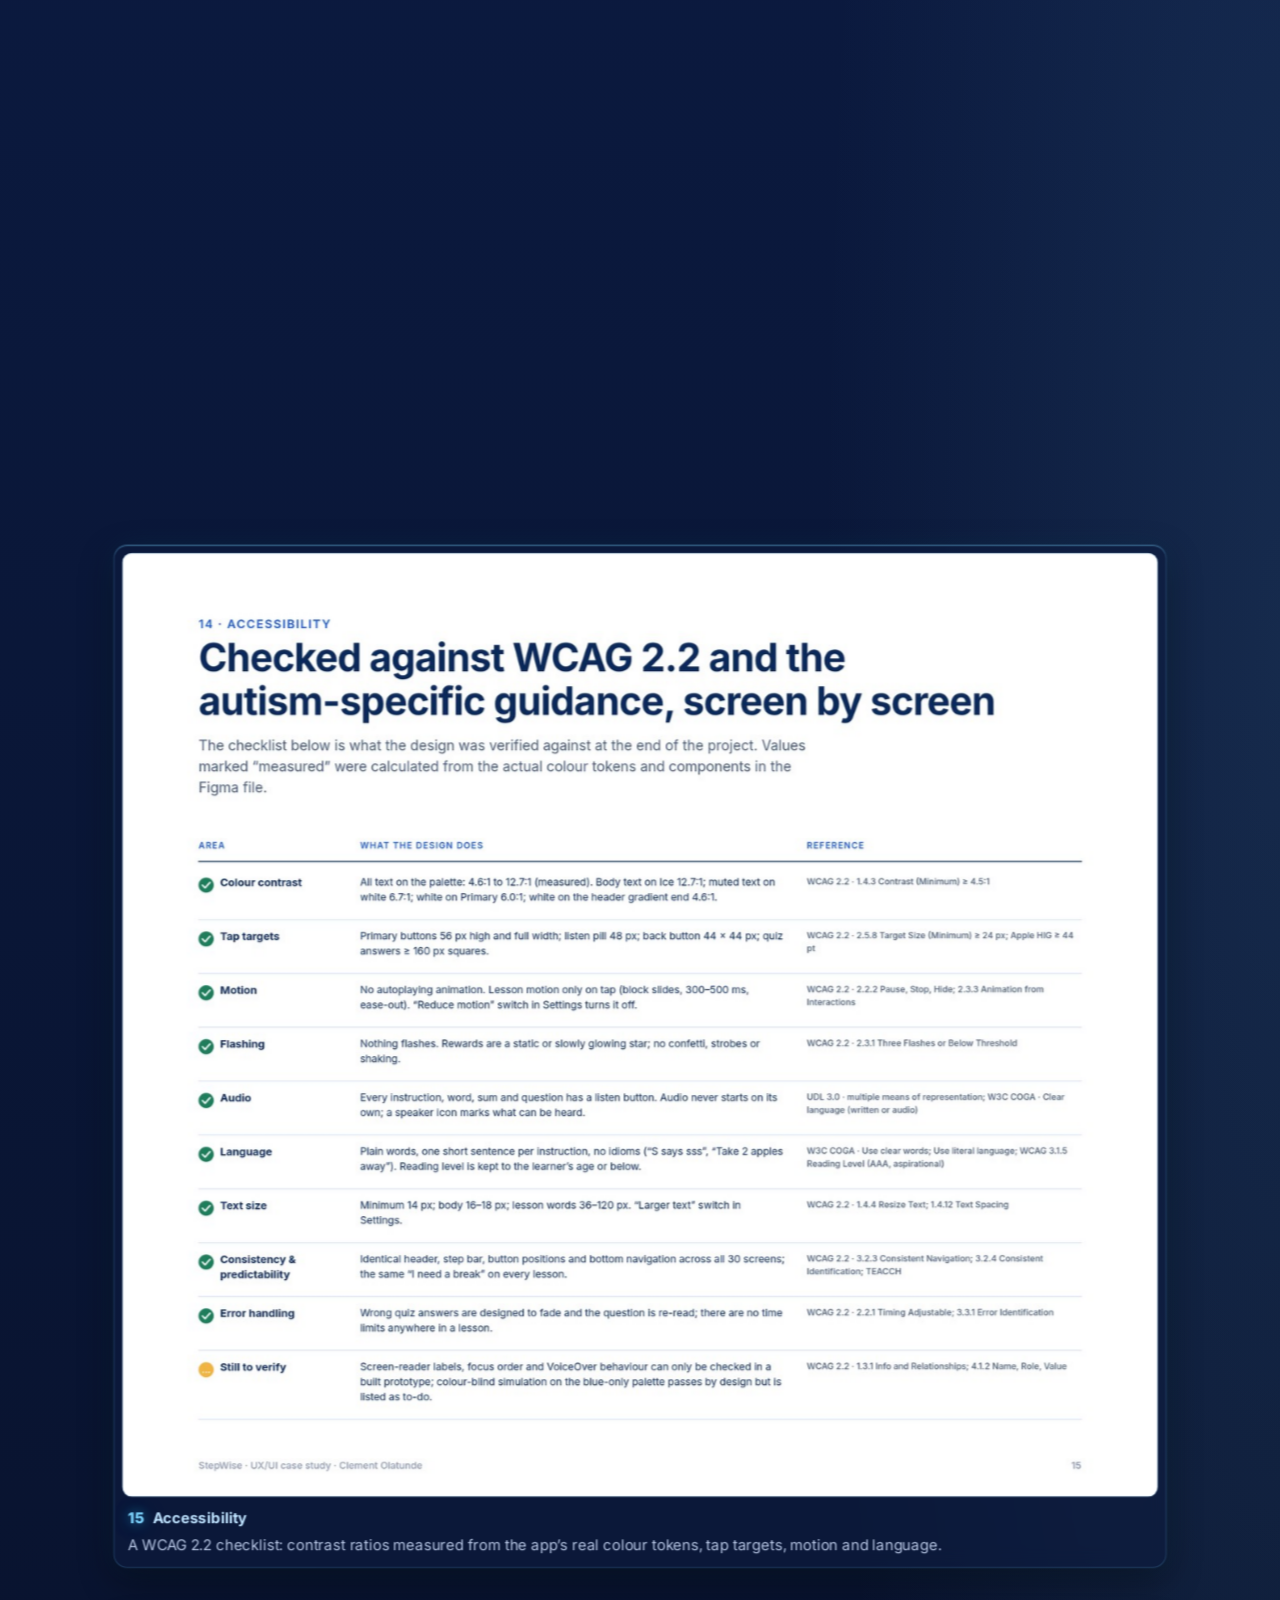
==== commit 9df306eb: "StepWise sub-page: swap the 18 case-study boards to the Nigeria version (new JPGs at 720/1280/1920 f" ====
--- a/stepwise/index.html
+++ b/stepwise/index.html
@@ -71,15 +71,15 @@
         </figure>
         <figure class="sw-board" id="b02">
           <a href="img/02-overview-1920.jpg" aria-label="Open board 02, Overview, full size">
-            <img src="img/02-overview-1280.jpg" srcset="img/02-overview-720.jpg 720w, img/02-overview-1280.jpg 1280w, img/02-overview-1920.jpg 1920w" sizes="(min-width: 1120px) 1080px, 100vw" width="1920" height="1319" alt="StepWise case study board 02: Overview" loading="lazy" decoding="async">
+            <img src="img/02-overview-1280.jpg" srcset="img/02-overview-720.jpg 720w, img/02-overview-1280.jpg 1280w, img/02-overview-1920.jpg 1920w" sizes="(min-width: 1120px) 1080px, 100vw" width="1920" height="1383" alt="StepWise case study board 02: Overview" loading="lazy" decoding="async">
           </a>
           <figcaption><span class="sw-num">02</span> <strong>Overview</strong><span class="sw-cap">30 high-fidelity iOS screens (390&times;844) in Figma, plus a design system and an accessibility checklist against WCAG 2.2.</span></figcaption>
         </figure>
         <figure class="sw-board" id="b03">
           <a href="img/03-problem-1920.jpg" aria-label="Open board 03, The problem, full size">
-            <img src="img/03-problem-1280.jpg" srcset="img/03-problem-720.jpg 720w, img/03-problem-1280.jpg 1280w, img/03-problem-1920.jpg 1920w" sizes="(min-width: 1120px) 1080px, 100vw" width="1920" height="1560" alt="StepWise case study board 03: The problem" loading="lazy" decoding="async">
+            <img src="img/03-problem-1280.jpg" srcset="img/03-problem-720.jpg 720w, img/03-problem-1280.jpg 1280w, img/03-problem-1920.jpg 1920w" sizes="(min-width: 1120px) 1080px, 100vw" width="1920" height="1765" alt="StepWise case study board 03: The problem" loading="lazy" decoding="async">
           </a>
-          <figcaption><span class="sw-num">03</span> <strong>The problem</strong><span class="sw-cap">Most learning apps are designed to excite: bright palettes, confetti, autoplaying sound, dense text and a different layout on every screen. Published guidance on designing for autistic users (GOV.UK, National Autistic Society, TEACCH) says the opposite is needed: simple colours, plain language, visual structure, predictability and a way to withdraw when overwhelmed.</span></figcaption>
+          <figcaption><span class="sw-num">03</span> <strong>The problem</strong><span class="sw-cap">Most learning apps are designed to excite: bright palettes, confetti, autoplaying sound, dense text and a different layout on every screen. Published guidance on designing for autistic users (WHO, W3C COGA, TEACCH) says the opposite is needed: simple colours, plain language, visual structure, predictability and a way to withdraw when overwhelmed. Why it matters in Nigeria: the WHO estimates about 1 in 127 people worldwide are autistic, and Nigerian studies (Bakare 2019; Oduyemi 2021, a survey of 230 Lagos parents) report late diagnosis, stigma and poor access to care.</span></figcaption>
         </figure>
         <figure class="sw-board" id="b04">
           <a href="img/04-principles-1920.jpg" aria-label="Open board 04, Goals and design principles, full size">
@@ -89,7 +89,7 @@
         </figure>
         <figure class="sw-board" id="b05">
           <a href="img/05-research-1920.jpg" aria-label="Open board 05, Research insights (secondary research), full size">
-            <img src="img/05-research-1280.jpg" srcset="img/05-research-720.jpg 720w, img/05-research-1280.jpg 1280w, img/05-research-1920.jpg 1920w" sizes="(min-width: 1120px) 1080px, 100vw" width="1920" height="1917" alt="StepWise case study board 05: Research insights (secondary research)" loading="lazy" decoding="async">
+            <img src="img/05-research-1280.jpg" srcset="img/05-research-720.jpg 720w, img/05-research-1280.jpg 1280w, img/05-research-1920.jpg 1920w" sizes="(min-width: 1120px) 1080px, 100vw" width="1920" height="2423" alt="StepWise case study board 05: Research insights (secondary research)" loading="lazy" decoding="async">
           </a>
           <figcaption><span class="sw-num">05</span> <strong>Research insights (secondary research)</strong><span class="sw-cap">Insights from published sources, each one cited. A usability test is planned, not yet run.</span></figcaption>
         </figure>
@@ -161,7 +161,7 @@
         </figure>
         <figure class="sw-board" id="b17">
           <a href="img/17-sources-credits-1920.jpg" aria-label="Open board 17, Sources and credits, full size">
-            <img src="img/17-sources-credits-1280.jpg" srcset="img/17-sources-credits-720.jpg 720w, img/17-sources-credits-1280.jpg 1280w, img/17-sources-credits-1920.jpg 1920w" sizes="(min-width: 1120px) 1080px, 100vw" width="1920" height="1440" alt="StepWise case study board 17: Sources and credits" loading="lazy" decoding="async">
+            <img src="img/17-sources-credits-1280.jpg" srcset="img/17-sources-credits-720.jpg 720w, img/17-sources-credits-1280.jpg 1280w, img/17-sources-credits-1920.jpg 1920w" sizes="(min-width: 1120px) 1080px, 100vw" width="1920" height="1562" alt="StepWise case study board 17: Sources and credits" loading="lazy" decoding="async">
           </a>
           <figcaption><span class="sw-num">17</span> <strong>Sources and credits</strong><span class="sw-cap">Every source cited, plus illustration and photo credits.</span></figcaption>
         </figure>
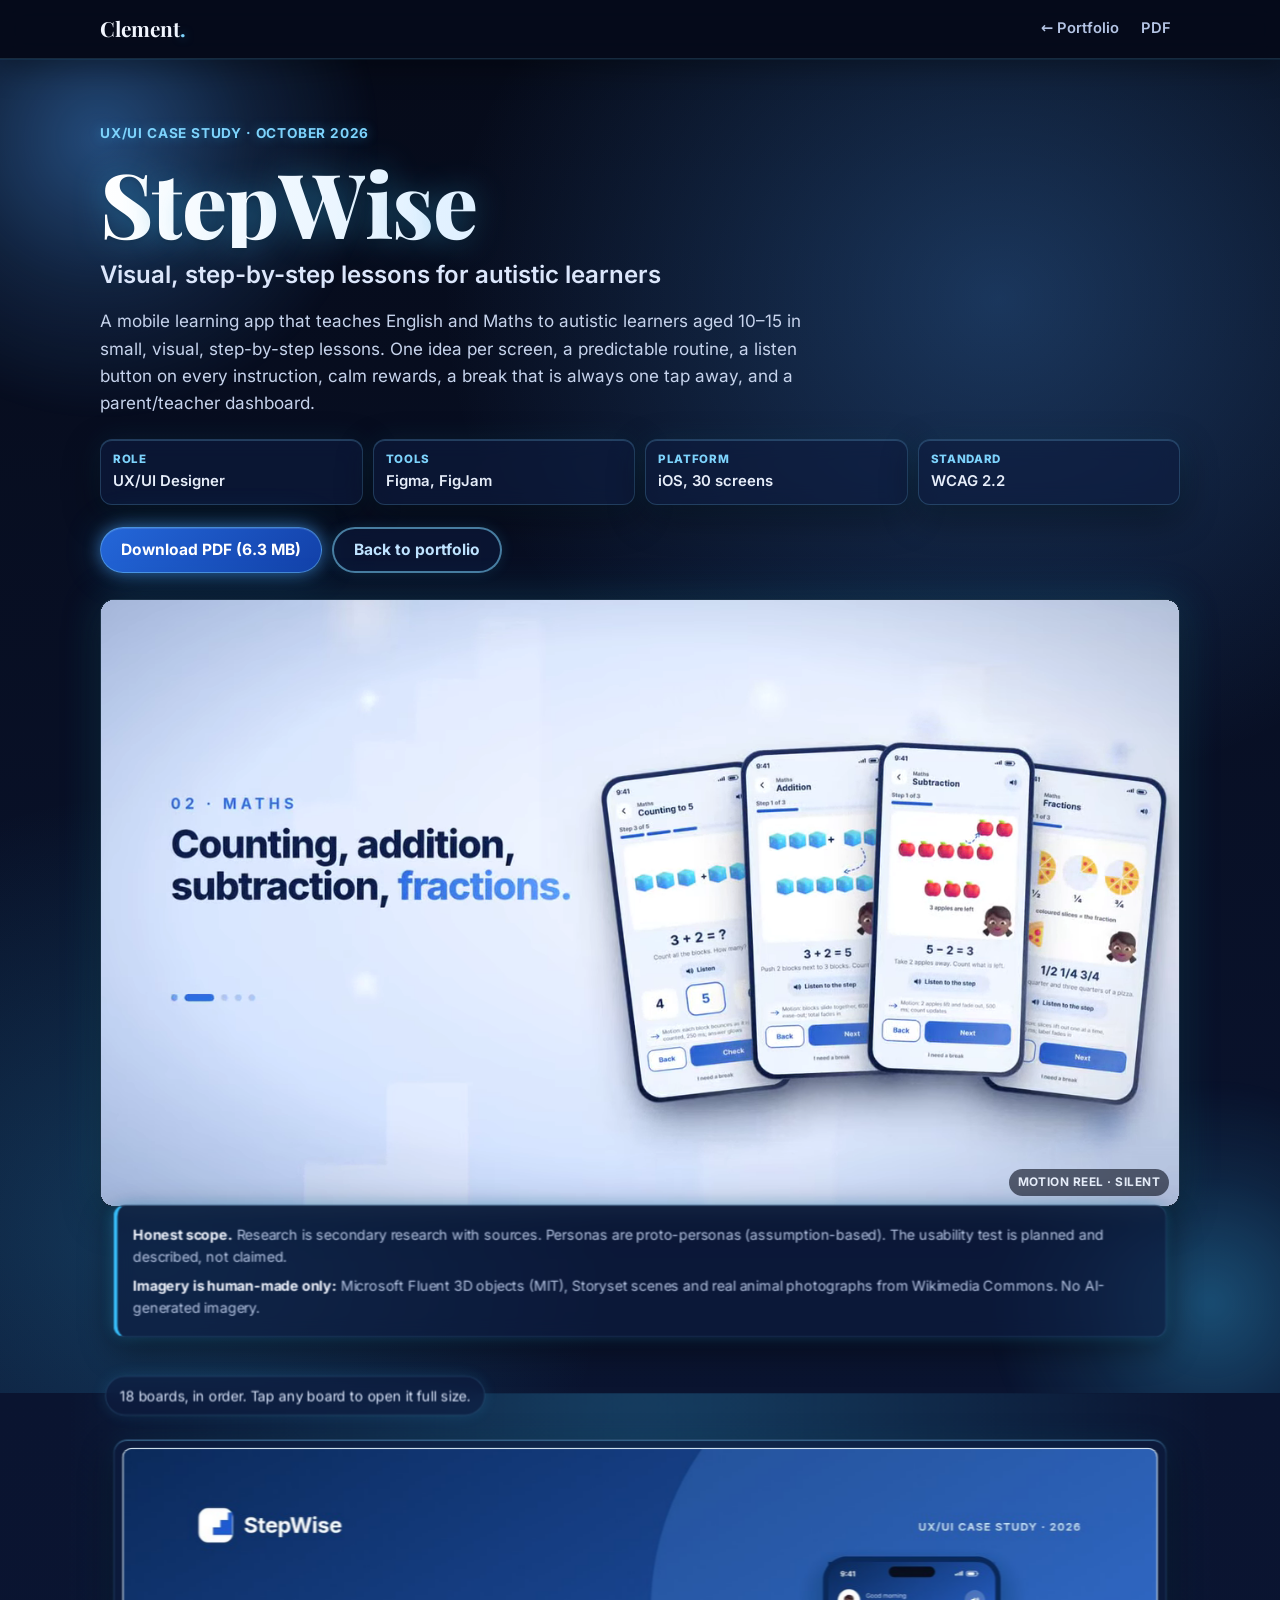
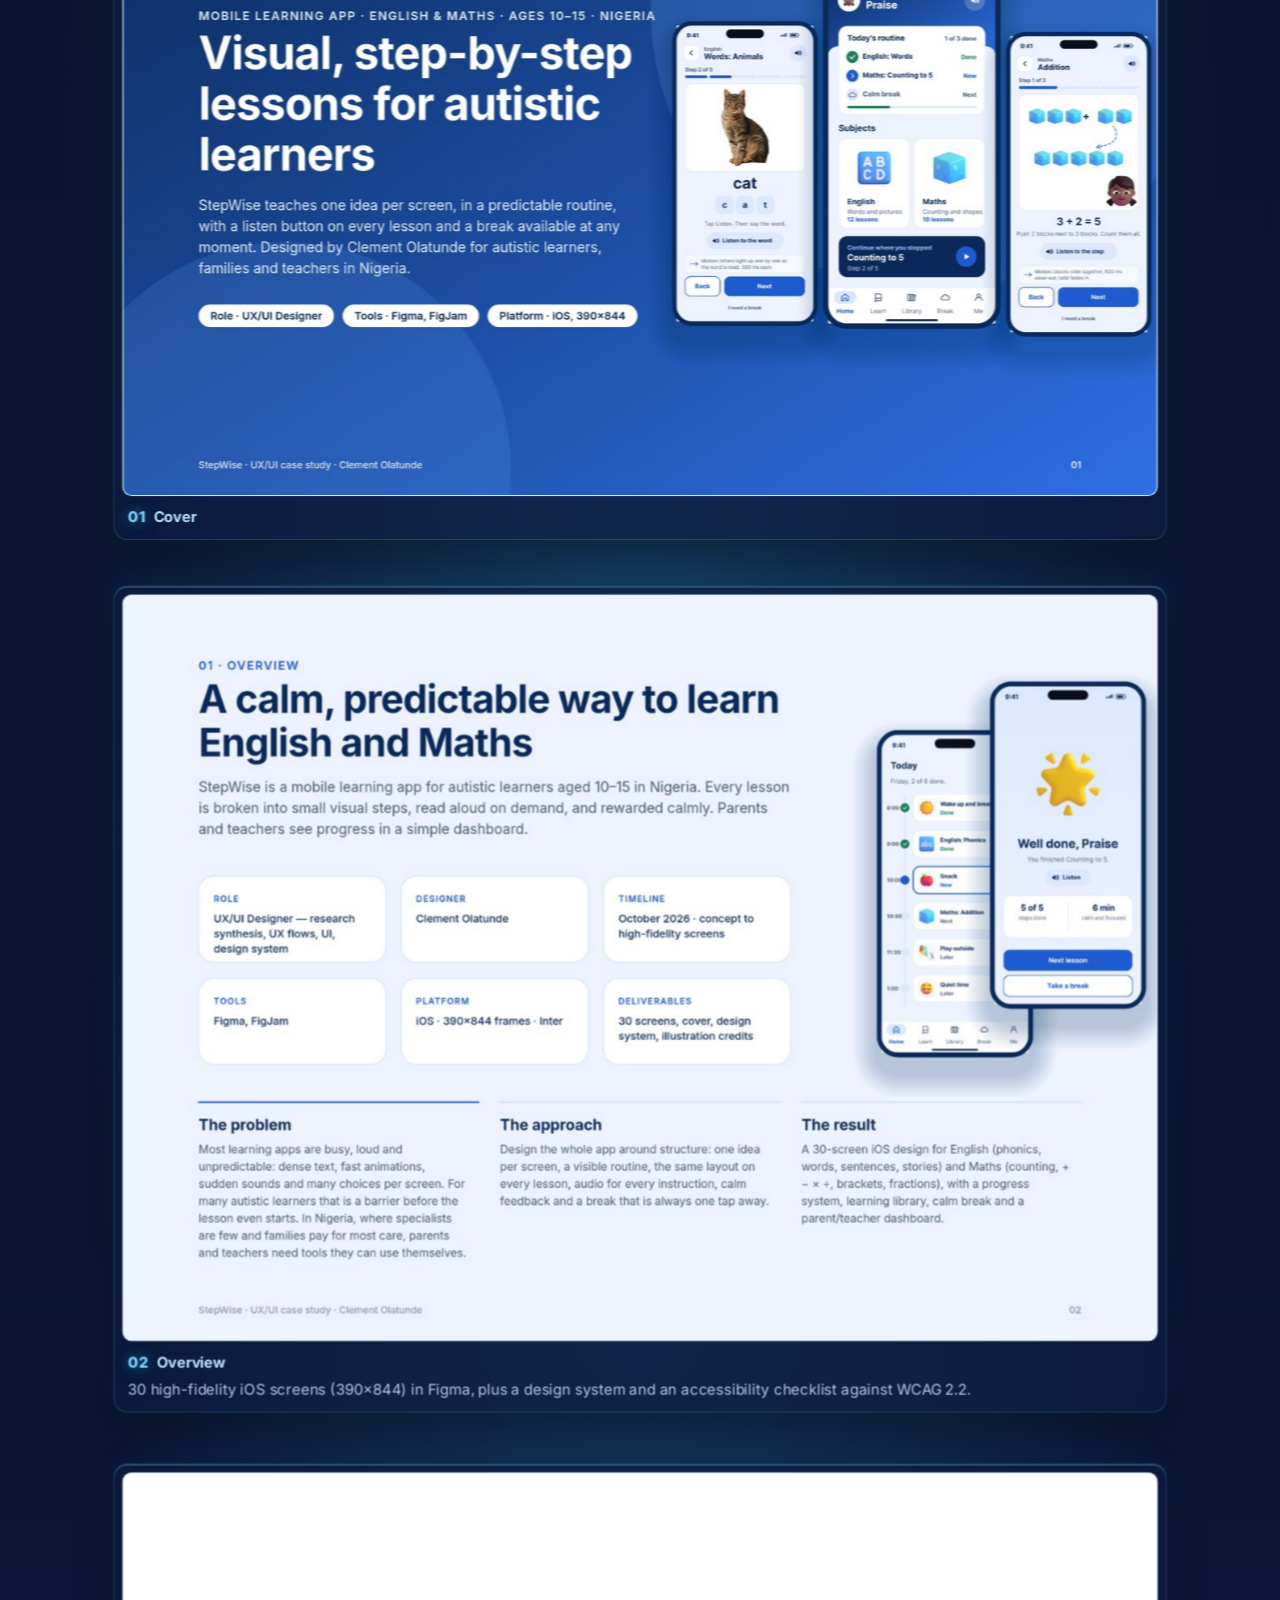
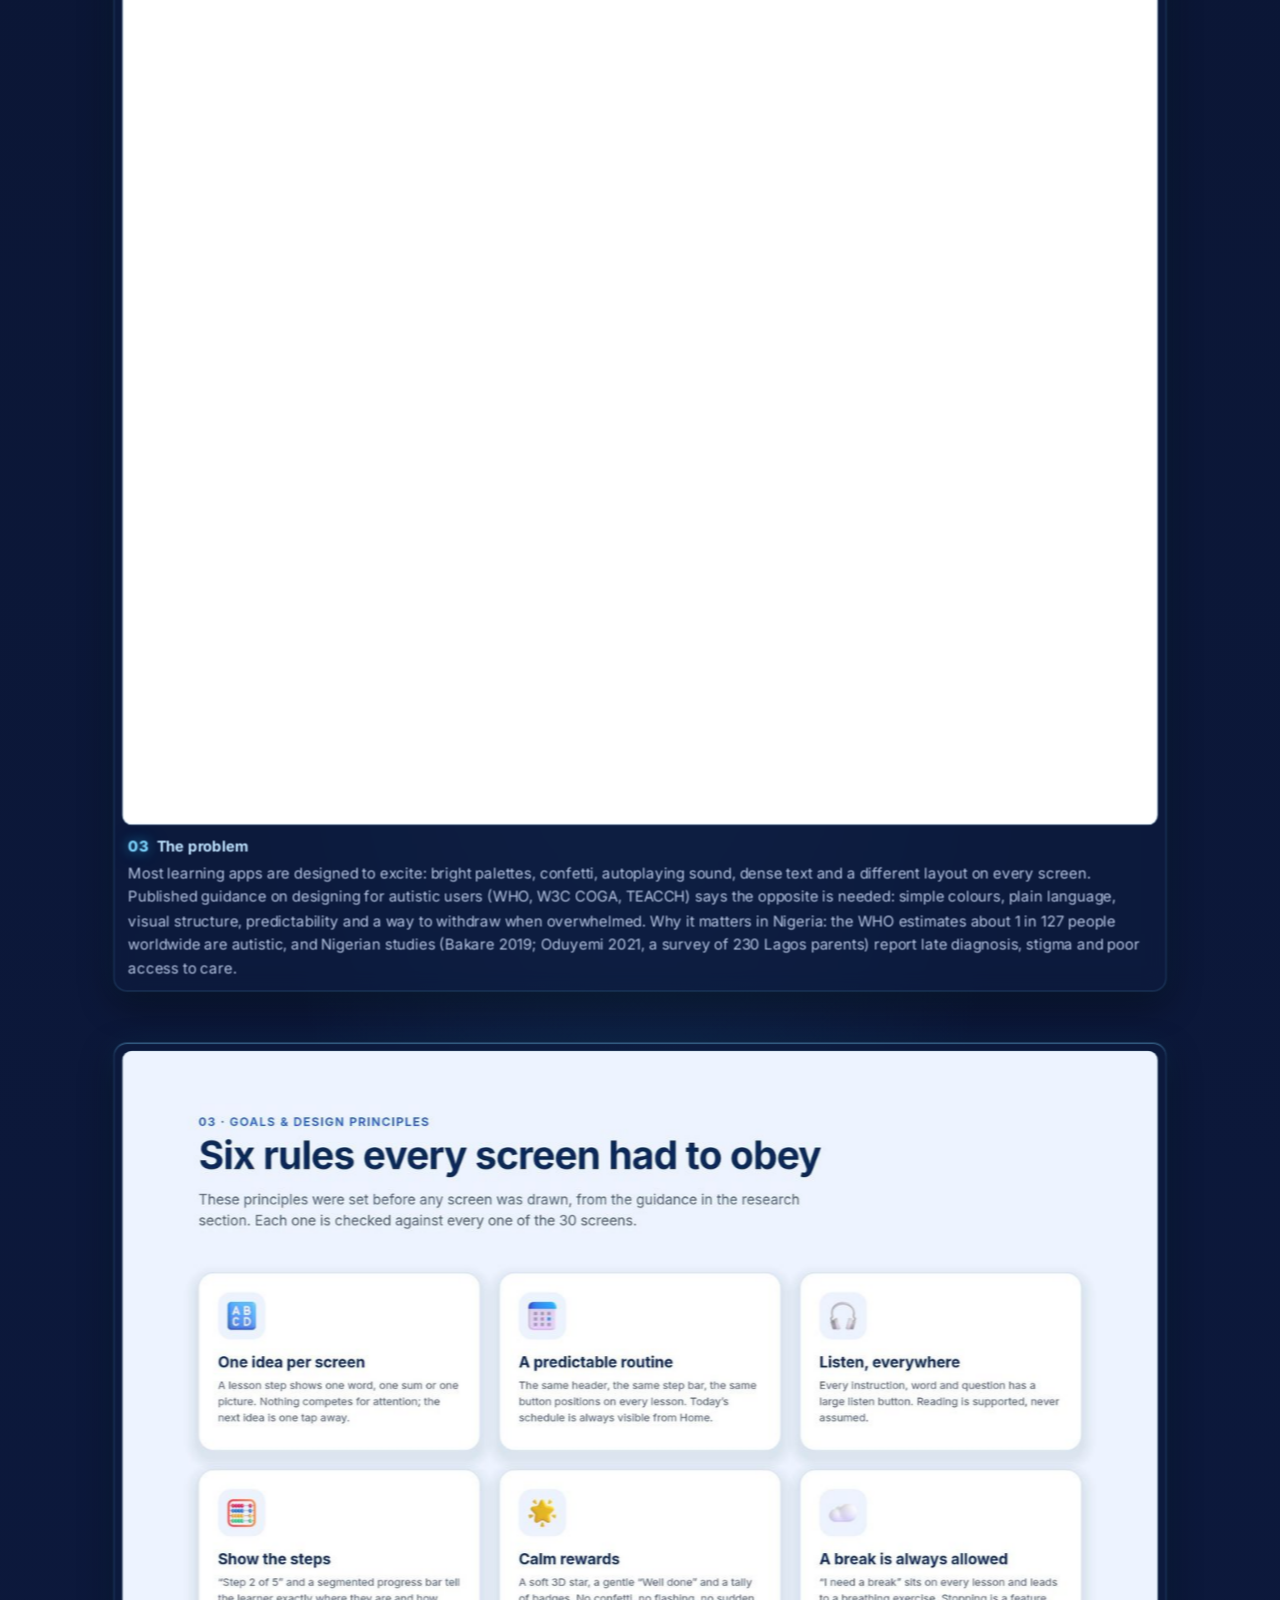
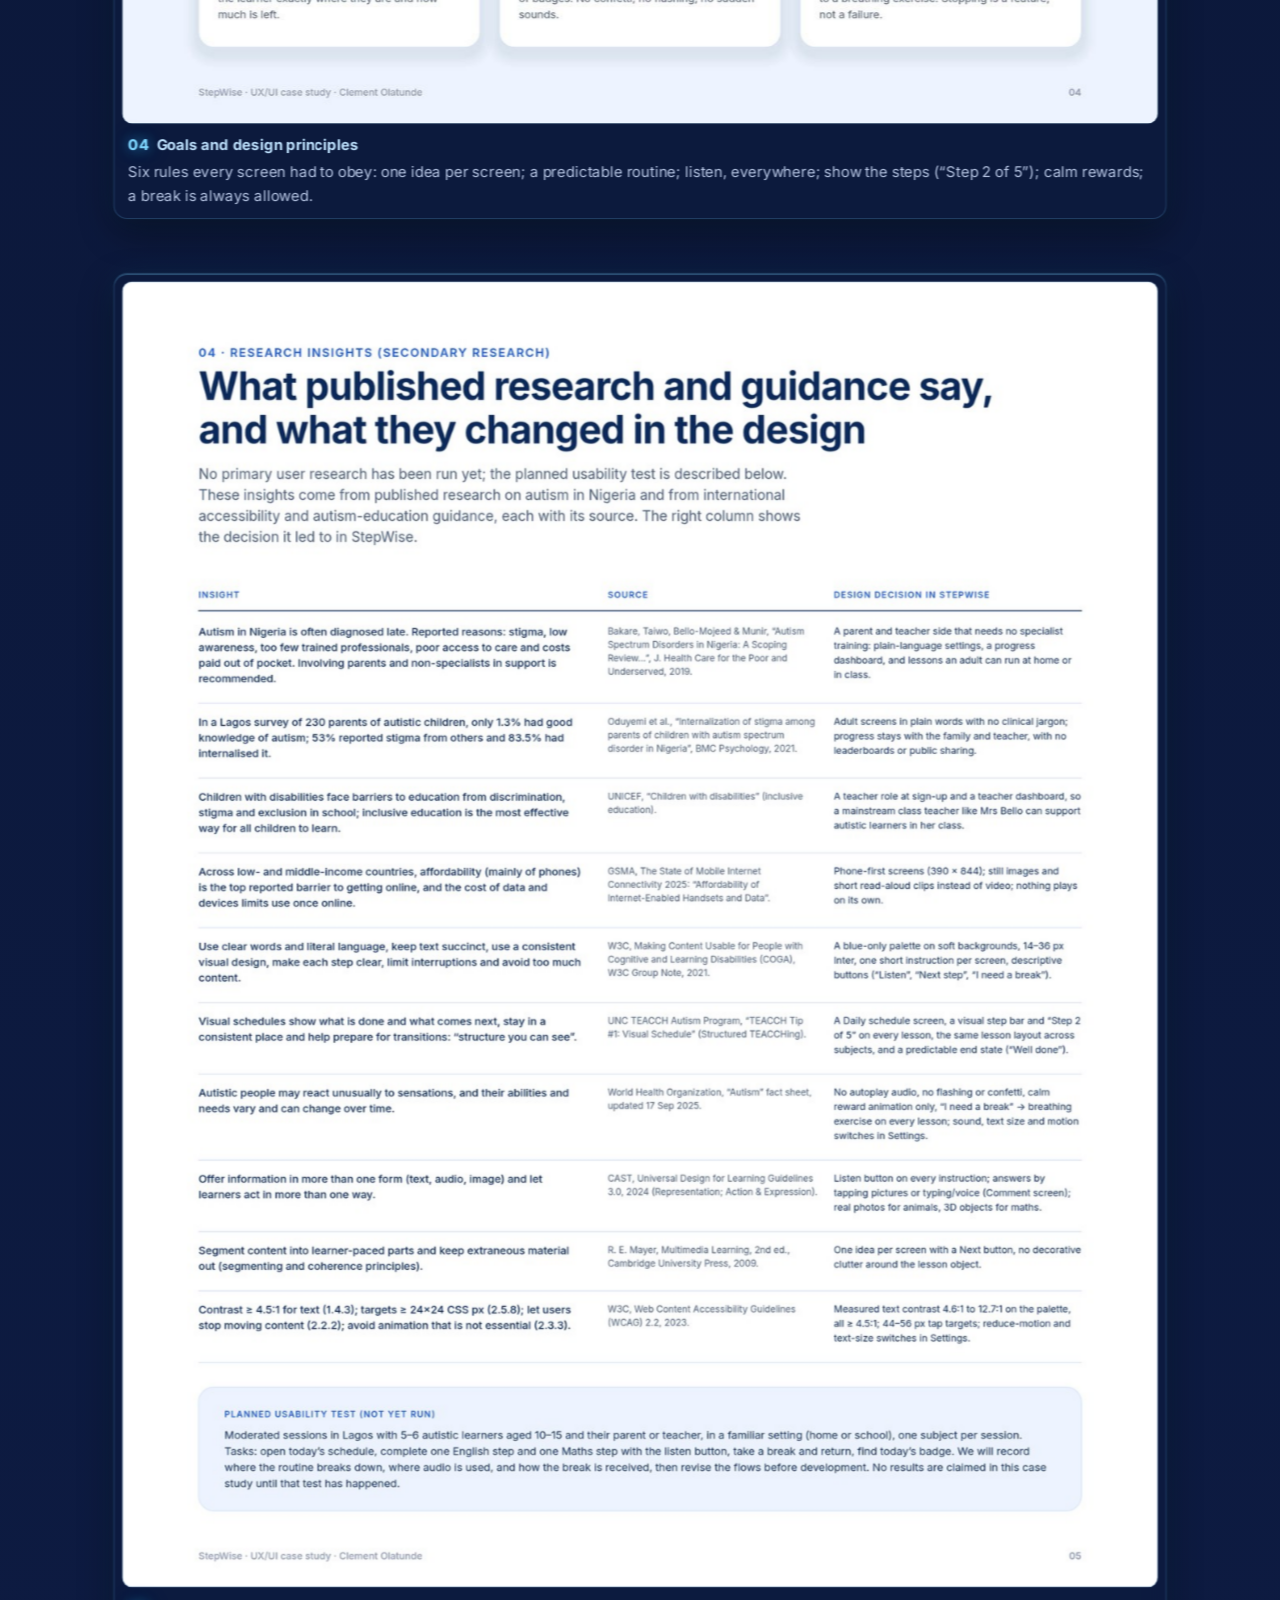
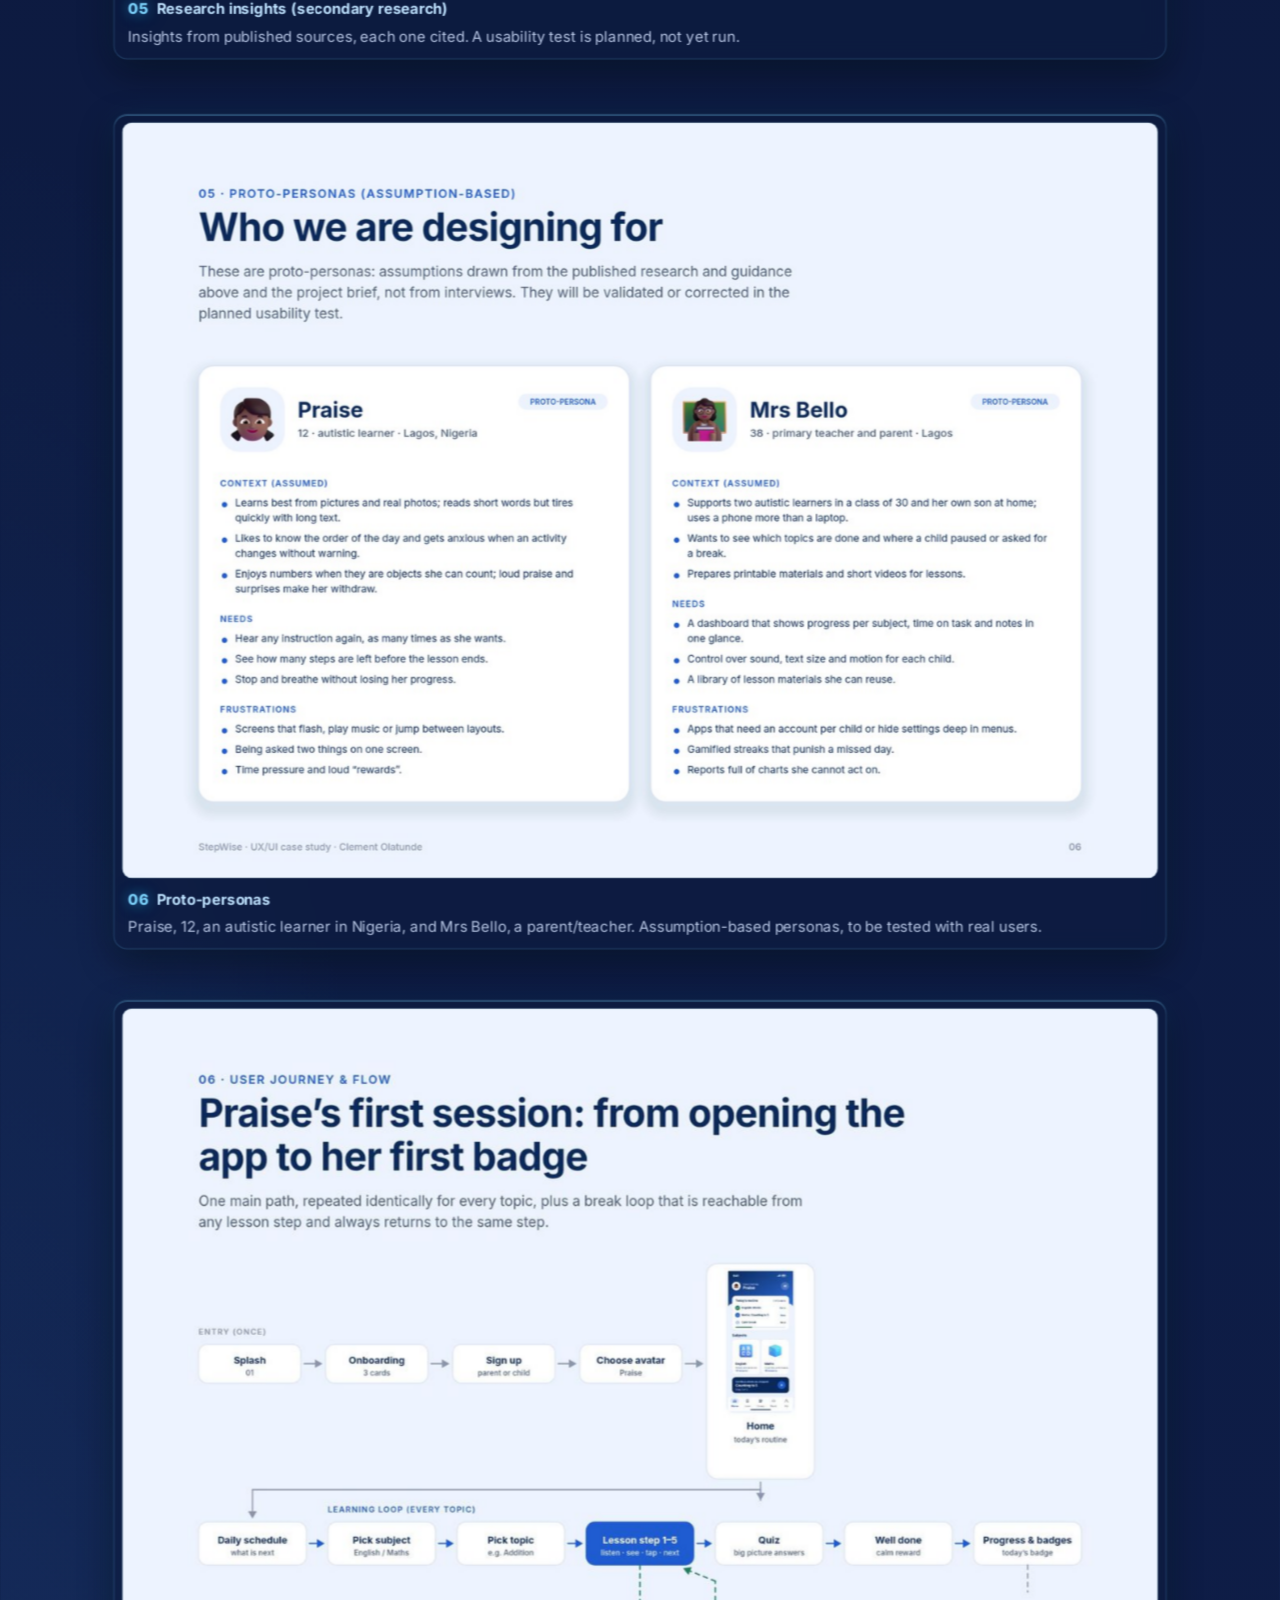
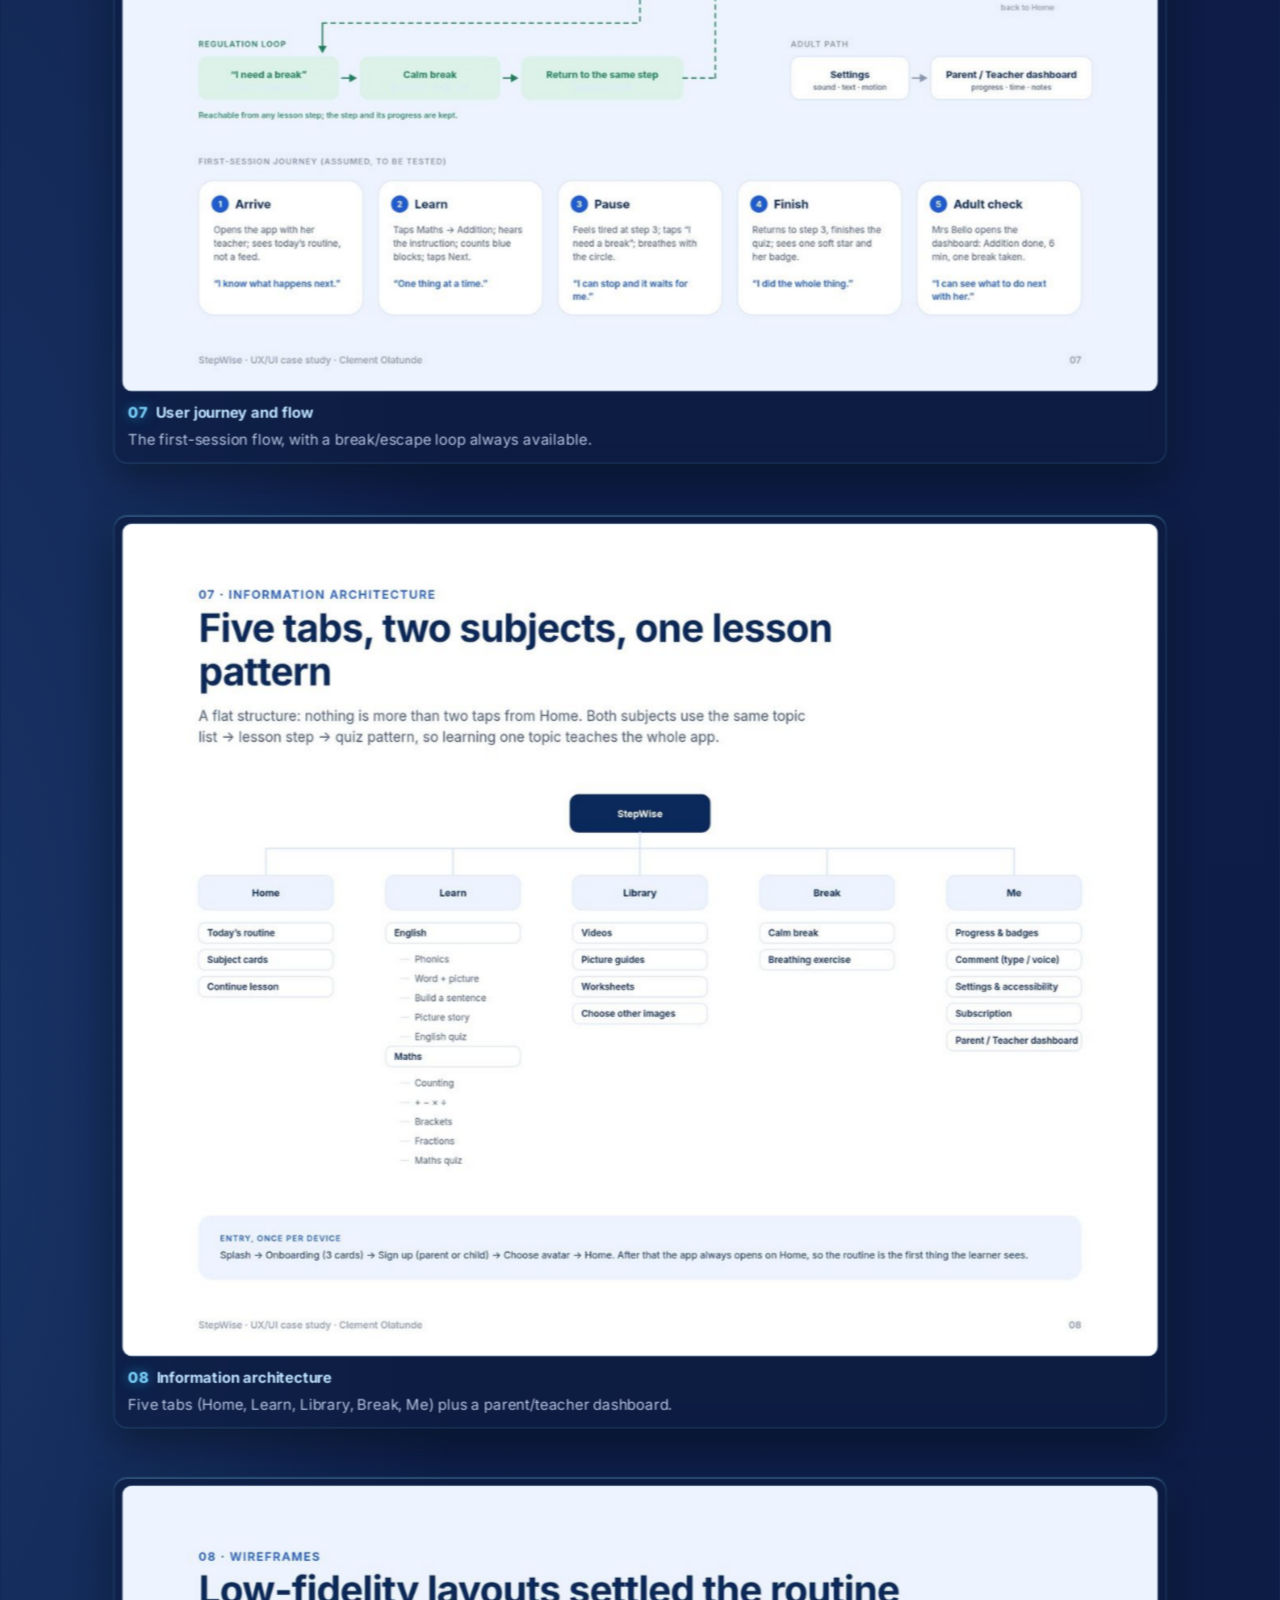
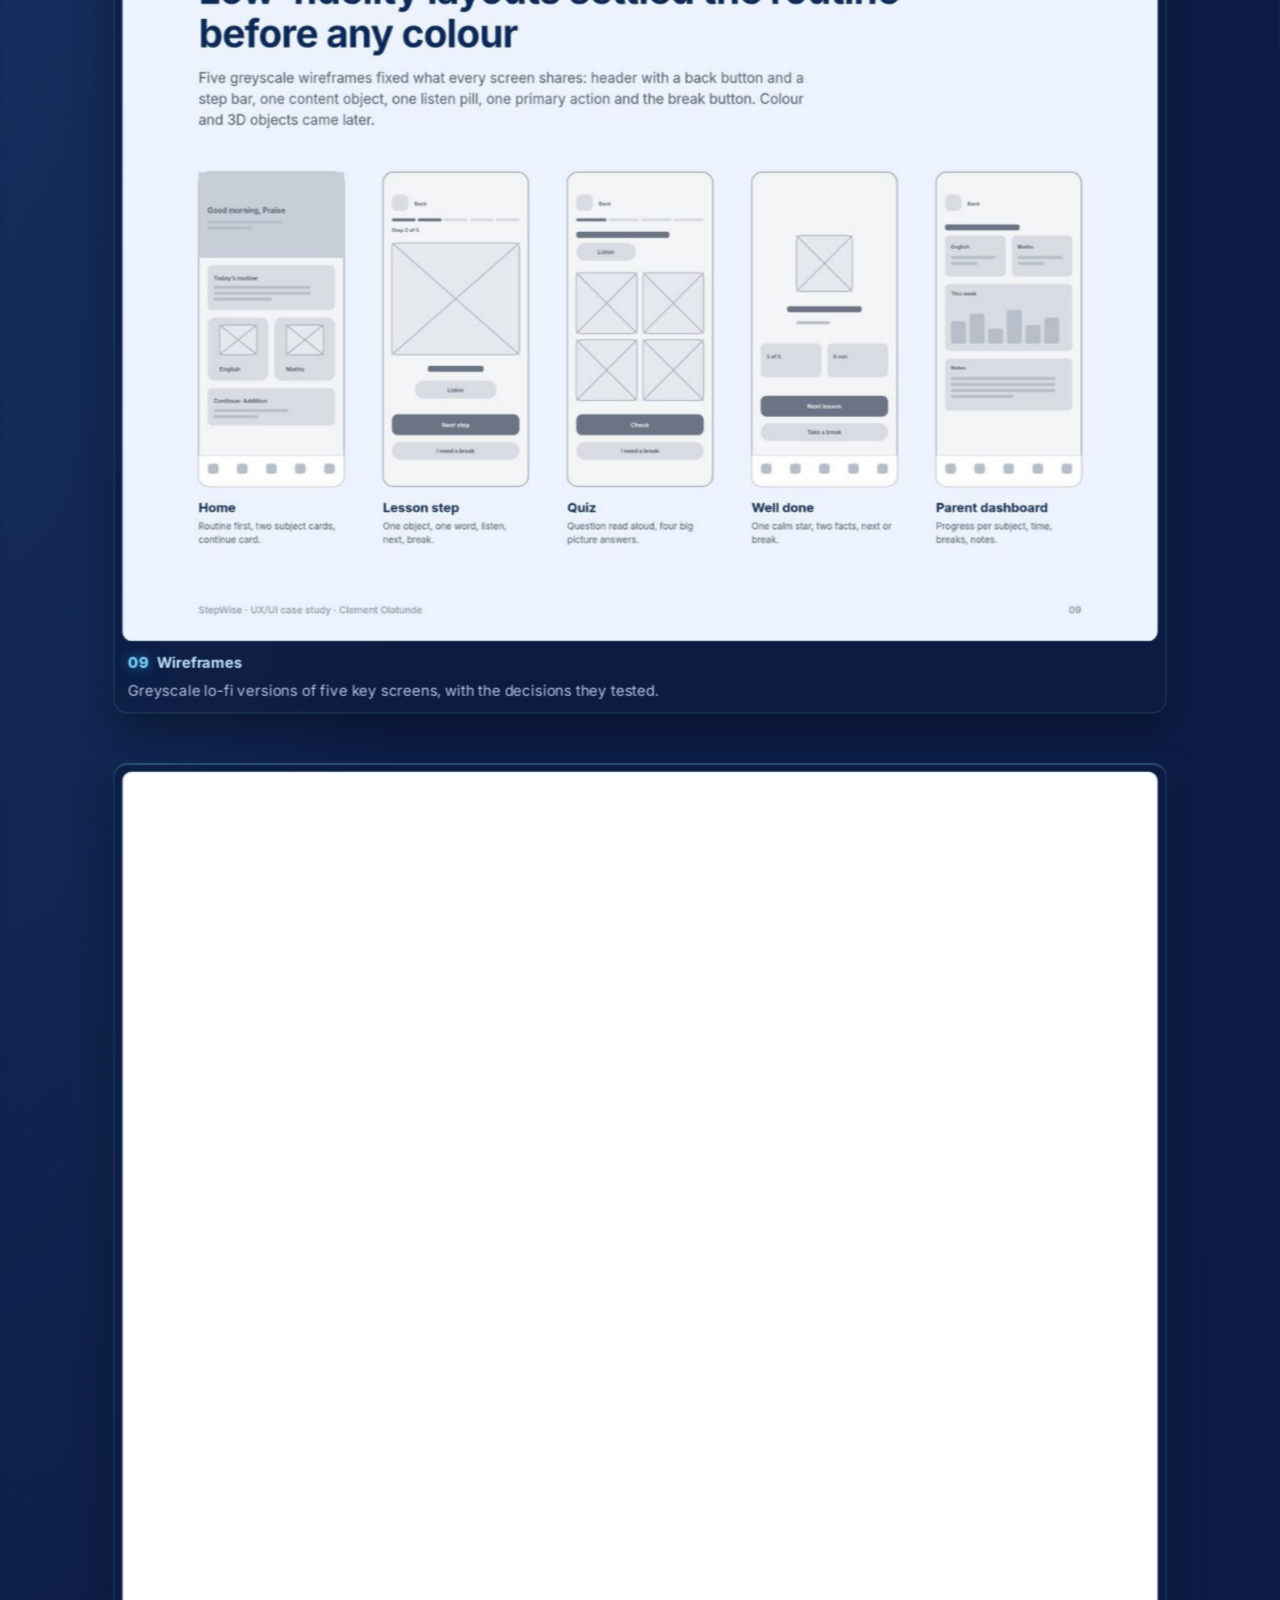
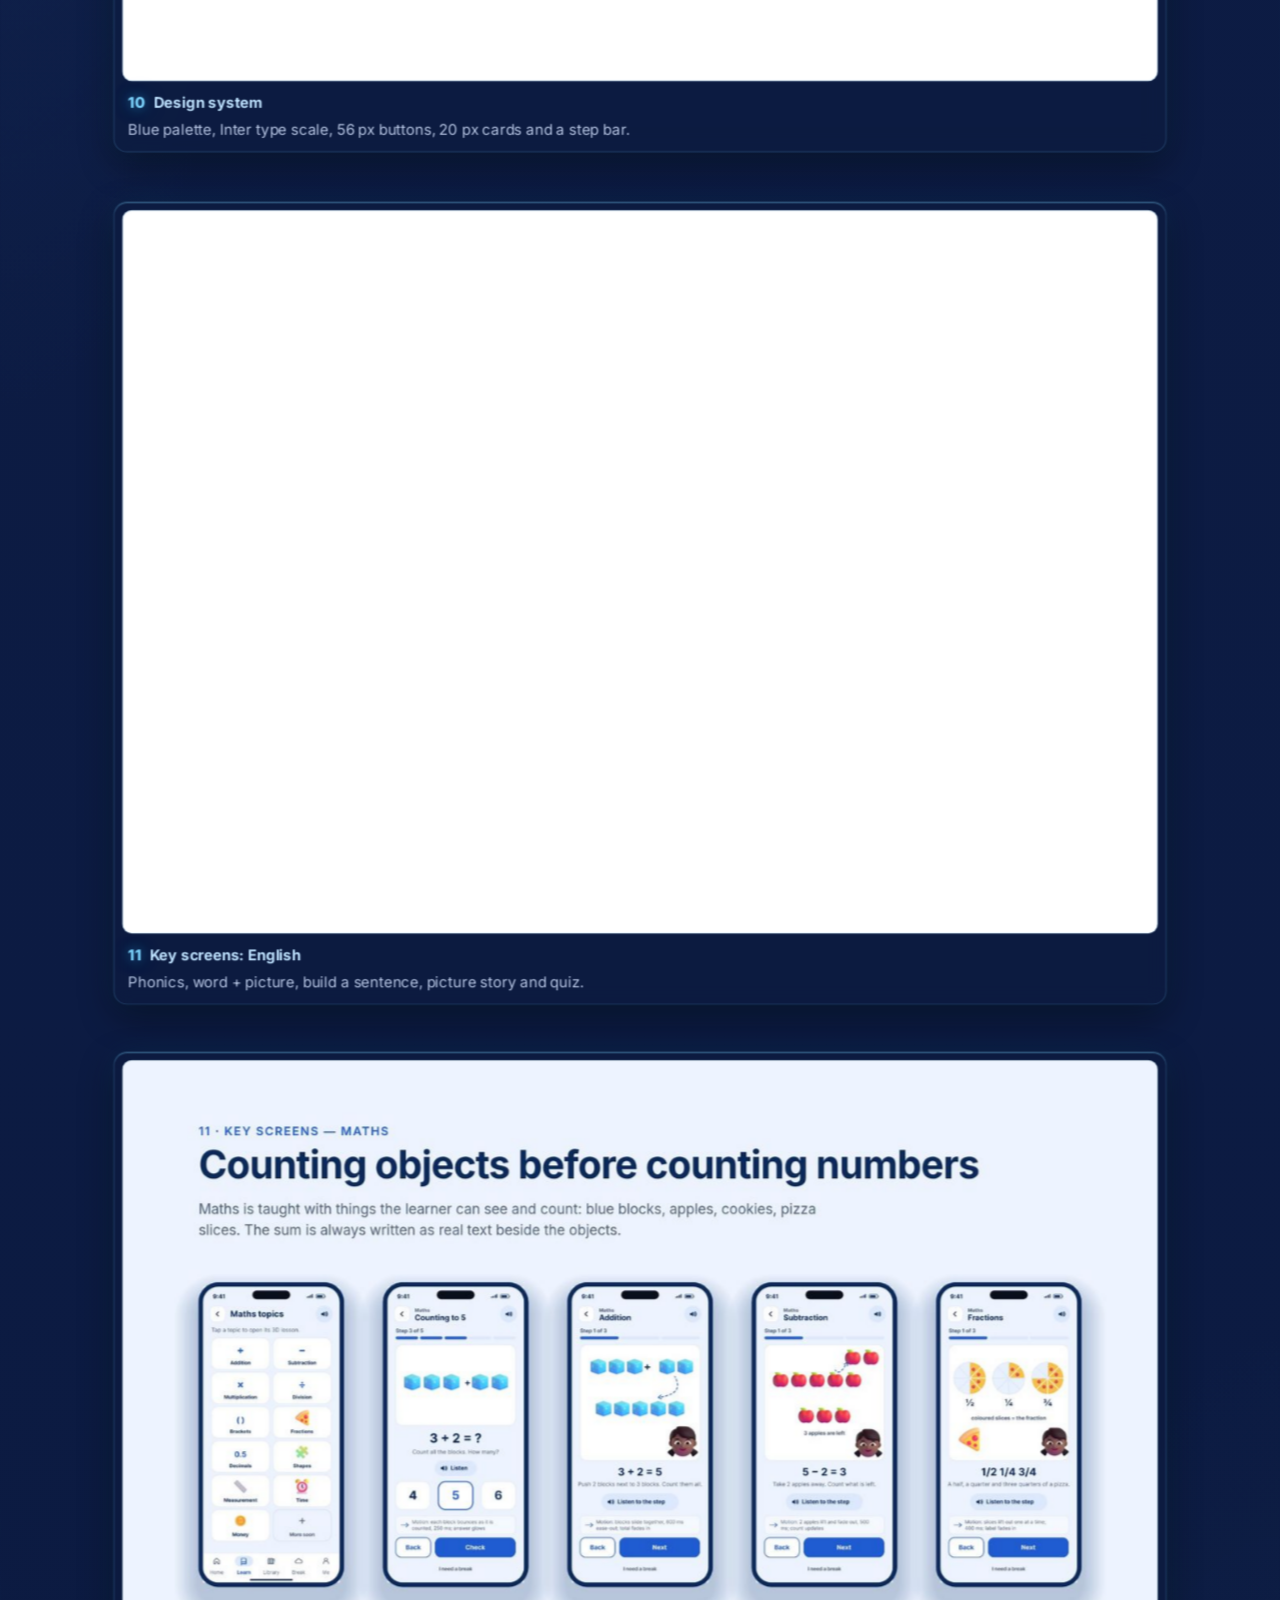
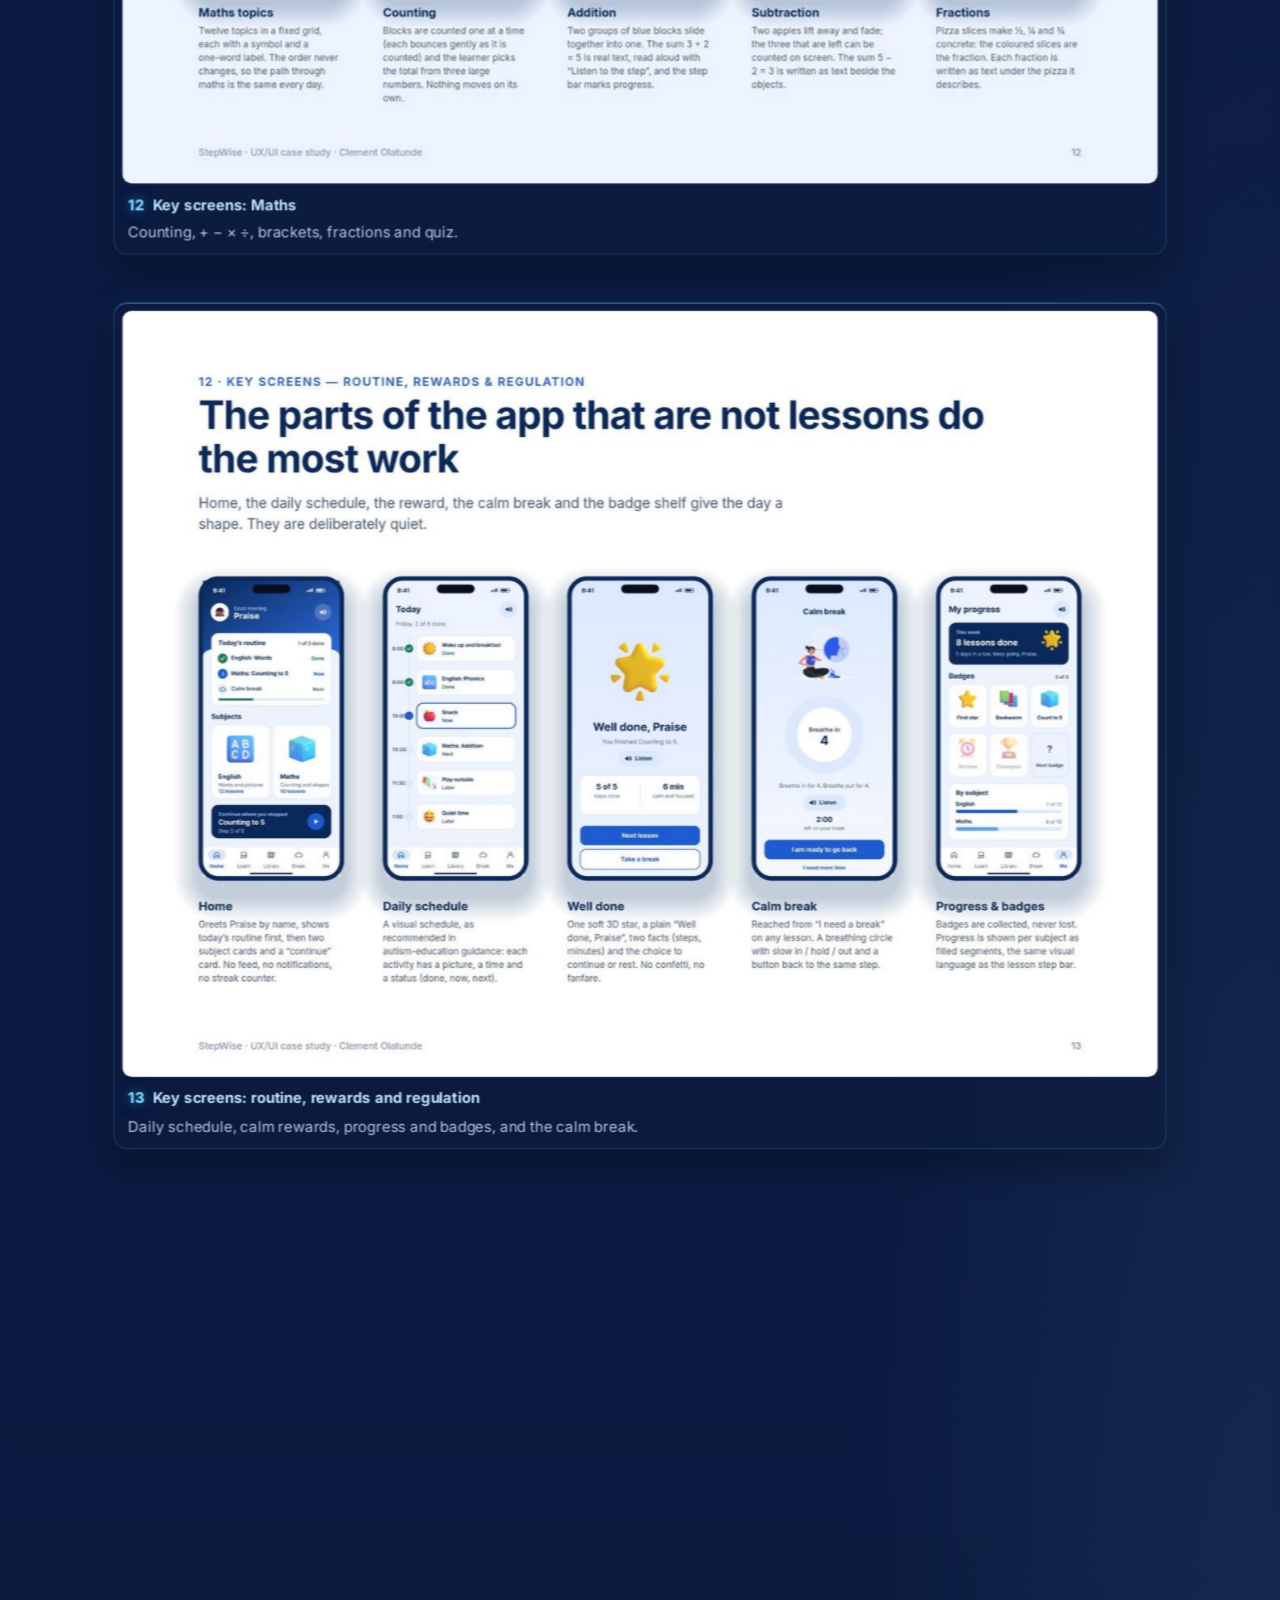
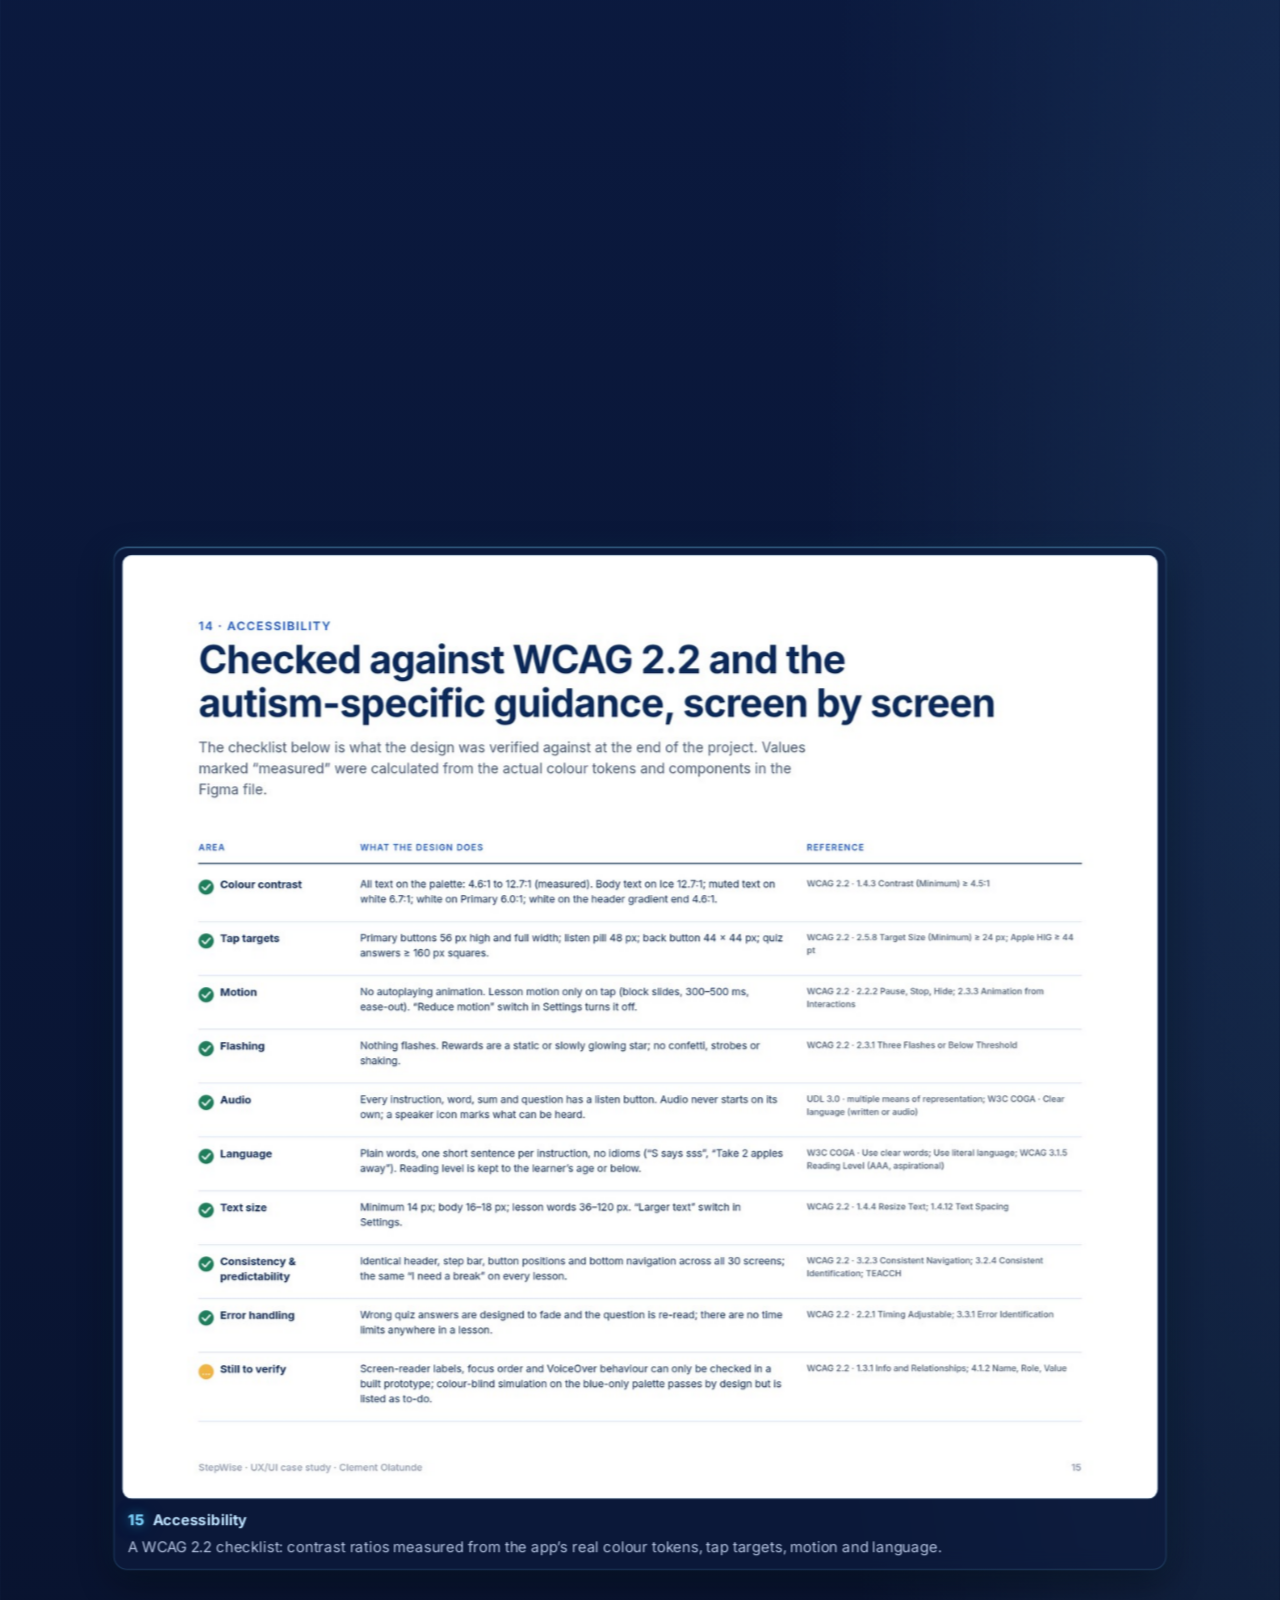
==== commit e6356750: "Headings in Playfair Display (variable, self-hosted; Clash Display removed) with a word-by-word rise" ====
--- a/stepwise/index.html
+++ b/stepwise/index.html
@@ -13,12 +13,13 @@
   <meta name="twitter:card" content="summary_large_image">
   <meta name="theme-color" content="#0b3a8c">
   <link rel="icon" href="data:image/svg+xml,%3Csvg xmlns='http://www.w3.org/2000/svg' viewBox='0 0 32 32'%3E%3Crect width='32' height='32' rx='7' fill='%230b3a8c'/%3E%3Ctext x='16' y='22' font-family='Arial' font-weight='700' font-size='15' fill='white' text-anchor='middle'%3ECO%3C/text%3E%3C/svg%3E">
-  <link rel="preload" href="../fonts/ClashDisplay-700.woff2" as="font" type="font/woff2" crossorigin>
+  <link rel="preload" href="../fonts/PlayfairDisplay-latin.woff2" as="font" type="font/woff2" crossorigin>
   <link rel="preload" href="../fonts/Inter-400.woff2" as="font" type="font/woff2" crossorigin>
   <link rel="stylesheet" href="../styles.css">
   <link rel="stylesheet" href="stepwise.css">
   <script src="../motion.js"></script>
   <script src="../upgrades.js" defer></script>
+  <script src="../headings.js" defer></script>
 </head>
 <body>
   <a class="skip" href="#main">Skip to content</a>
@@ -176,7 +177,7 @@
 
     <section class="contact" aria-labelledby="sw-contact-h">
       <div class="wrap contact-inner">
-        <h2 id="sw-contact-h">Let&rsquo;s work together</h2>
+        <h2 id="sw-contact-h">Let&rsquo;s work <em>together</em></h2>
         <p>Open to remote programme, project and UX design roles.</p>
         <div class="cta">
           <a class="btn btn-light" href="mailto:Clementus100@gmail.com">Clementus100@gmail.com</a>
--- a/styles.css
+++ b/styles.css
@@ -570,32 +570,59 @@
   .js .reveal,.js .reveal.is-in{scale:1;transition:none}
 }
 
-/* ===== typography (his ask, 20 Oct 3:46 AM): bigger section headings in ONE elegant display face (Clash Display),
-   body in Inter, both self-hosted (fonts/, licences in fonts/LICENSES.txt), font-display swap ===== */
-@font-face{font-family:"Clash Display";src:url("fonts/ClashDisplay-700.woff2") format("woff2");font-weight:700;font-style:normal;font-display:swap}
-@font-face{font-family:"Clash Display";src:url("fonts/ClashDisplay-600.woff2") format("woff2");font-weight:600;font-style:normal;font-display:swap}
+/* ===== typography (his asks, 20 Oct 3:46 AM and 4:11 AM): big section headings in ONE elegant display face,
+   now Playfair Display (variable 400-900 + italic, self-hosted in fonts/, licences in fonts/LICENSES.txt),
+   body in Inter (self-hosted), font-display swap ===== */
+@font-face{font-family:"Playfair Display";src:url("fonts/PlayfairDisplay-latin.woff2") format("woff2");font-weight:400 900;font-style:normal;font-display:swap}
+@font-face{font-family:"Playfair Display";src:url("fonts/PlayfairDisplay-Italic-latin.woff2") format("woff2");font-weight:400 900;font-style:italic;font-display:swap}
 @font-face{font-family:"Inter";src:url("fonts/Inter-400.woff2") format("woff2");font-weight:400;font-style:normal;font-display:swap}
 @font-face{font-family:"Inter";src:url("fonts/Inter-600.woff2") format("woff2");font-weight:600;font-style:normal;font-display:swap}
 @font-face{font-family:"Inter";src:url("fonts/Inter-700.woff2") format("woff2");font-weight:700;font-style:normal;font-display:swap}
 @font-face{font-family:"Inter";src:url("fonts/Inter-800.woff2") format("woff2");font-weight:800;font-style:normal;font-display:swap}
 body{font-family:"Inter",system-ui,-apple-system,"Segoe UI",Roboto,"Helvetica Neue",Arial,sans-serif}
-h1,h2,h3,.showcase-h,.brand{font-family:"Clash Display","Inter",system-ui,sans-serif;font-weight:700;letter-spacing:-.015em}
-h1{font-size:clamp(3rem,10vw,5.6rem);line-height:1.02}
-h2{font-size:clamp(2.4rem,6vw,4.5rem);line-height:1.04;margin-bottom:6px;
-  background:linear-gradient(100deg,#ffffff 0%,#e3f1ff 45%,#8fd4ff 100%);-webkit-background-clip:text;background-clip:text;-webkit-text-fill-color:transparent;color:#e6f2ff;
+h1,h2,h3,.showcase-h,.brand{font-family:"Playfair Display",Georgia,"Times New Roman",serif;font-weight:700;letter-spacing:-.012em;font-feature-settings:"kern","liga","lnum"}
+h1{font-size:clamp(3rem,10vw,5.6rem);line-height:1.04;font-weight:800;letter-spacing:-.018em;--h-grad:linear-gradient(100deg,#ffffff 0%,#dbeeff 40%,#7dd3fc 100%)}
+h2{font-size:clamp(2.4rem,6vw,4.5rem);line-height:1.08;margin-bottom:6px;letter-spacing:-.015em;
+  --h-grad:linear-gradient(100deg,#ffffff 0%,#e3f1ff 45%,#8fd4ff 100%);background:var(--h-grad);-webkit-background-clip:text;background-clip:text;-webkit-text-fill-color:transparent;color:#e6f2ff;
   filter:drop-shadow(0 0 14px rgba(56,189,248,.32)) drop-shadow(0 2px 2px rgba(0,0,0,.25))}
 .contact h2{text-shadow:none}
-h3,.showcase-h{font-size:clamp(1.5rem,3.4vw,2.1rem);font-weight:600;letter-spacing:-.01em}
+h3,.showcase-h{font-size:clamp(1.5rem,3.4vw,2.1rem);font-weight:600;letter-spacing:-.005em;line-height:1.22}
 .cs-body h3{font-size:clamp(1.5rem,3.4vw,2rem)}
-.panel h3{font-size:1.45rem}
+.panel h3{font-size:1.5rem}
 .case-head h3{font-size:clamp(1.45rem,3vw,1.85rem)}
-.showcase-h{font-size:clamp(2rem,5vw,3.2rem);font-weight:700;
-  background:linear-gradient(100deg,#ffffff 0%,#e3f1ff 45%,#8fd4ff 100%);-webkit-background-clip:text;background-clip:text;-webkit-text-fill-color:transparent;color:#e6f2ff;
+.showcase-h{font-size:clamp(2rem,5vw,3.2rem);font-weight:700;line-height:1.1;letter-spacing:-.012em;
+  --h-grad:linear-gradient(100deg,#ffffff 0%,#e3f1ff 45%,#8fd4ff 100%);background:var(--h-grad);-webkit-background-clip:text;background-clip:text;-webkit-text-fill-color:transparent;color:#e6f2ff;
   filter:drop-shadow(0 0 12px rgba(56,189,248,.28))}
+h1 em,h2 em,h3 em{font-style:italic;font-weight:inherit}
 .section-intro{margin-top:14px}
-.brand{font-weight:700;font-size:1.3rem}
+.brand{font-weight:700;font-size:1.3rem;letter-spacing:0}
 .eyebrow{font-family:"Inter",system-ui,sans-serif}
-.impact .facts strong{font-family:"Clash Display","Inter",system-ui,sans-serif;font-weight:700}
-.facts strong{font-family:"Clash Display","Inter",system-ui,sans-serif}
+.impact .facts strong{font-family:"Playfair Display",Georgia,serif;font-weight:700;font-feature-settings:"lnum","tnum"}
+.facts strong{font-family:"Playfair Display",Georgia,serif;font-feature-settings:"lnum","tnum"}
 .proto-count{font-family:"Inter",system-ui,sans-serif}
 @media (max-width:420px){h1{font-size:clamp(2.6rem,12vw,3.2rem)}h2{font-size:2.15rem}.showcase-h{font-size:1.8rem}}
+
+/* ===== heading text animation (his ask, 20 Oct 4:11 AM): headings.js splits each heading into words
+   (letters for a one-word heading) that rise and fade in with a stagger when the heading scrolls into view, once,
+   followed by a single soft light sweep across the glyphs. transform/opacity only for the rise; the heading keeps
+   its full text for screen readers (aria-label), the split spans are aria-hidden. Static under reduced motion:
+   headings.js does not split there, so the plain CSS above stands. ===== */
+.tx-split .tw{display:inline-block;white-space:pre;text-decoration:inherit;
+  -webkit-background-clip:text;background-clip:text;-webkit-text-fill-color:transparent;
+  background-image:linear-gradient(100deg,rgba(255,255,255,0) 38%,rgba(255,255,255,.9) 50%,rgba(255,255,255,0) 62%),var(--h-grad,linear-gradient(currentColor,currentColor));
+  background-size:var(--bw,100%) 100%,var(--bw,100%) 100%;background-repeat:no-repeat,no-repeat;
+  background-position:calc(var(--bx,0px) - var(--bw,100%)) 0,var(--bx,0px) 0}
+.js .tx-split{background:none;-webkit-text-fill-color:currentColor}
+.js h2.tx-split,.js .showcase-h.tx-split,.js h1.tx-split{filter:none}
+.js h2.tx-split .tw{filter:drop-shadow(0 0 14px rgba(56,189,248,.32)) drop-shadow(0 2px 2px rgba(0,0,0,.25))}
+.js .showcase-h.tx-split .tw{filter:drop-shadow(0 0 12px rgba(56,189,248,.28))}
+.js h1.tx-split .tw{filter:drop-shadow(0 0 16px rgba(56,189,248,.42)) drop-shadow(0 2px 2px rgba(0,0,0,.2))}
+.js .tx-split .tw{opacity:0;transform:translate3d(0,.55em,0);
+  transition:opacity .5s ease-out var(--td,0ms),transform .72s cubic-bezier(.2,.75,.2,1) var(--td,0ms)}
+.js .tx-split.is-on .tw{opacity:1;transform:translate3d(0,0,0);
+  animation:tx-shine .9s cubic-bezier(.4,0,.3,1) var(--ts,.5s) 1 both}
+@keyframes tx-shine{from{background-position:calc(var(--bx,0px) - var(--bw,100%)) 0,var(--bx,0px) 0}
+  to{background-position:calc(var(--bx,0px) + var(--bw,100%)) 0,var(--bx,0px) 0}}
+.js .hero h1.tx-split{animation:none}
+@media (prefers-reduced-motion:reduce){.js .tx-split .tw{opacity:1;transform:none;transition:none;animation:none}}
+
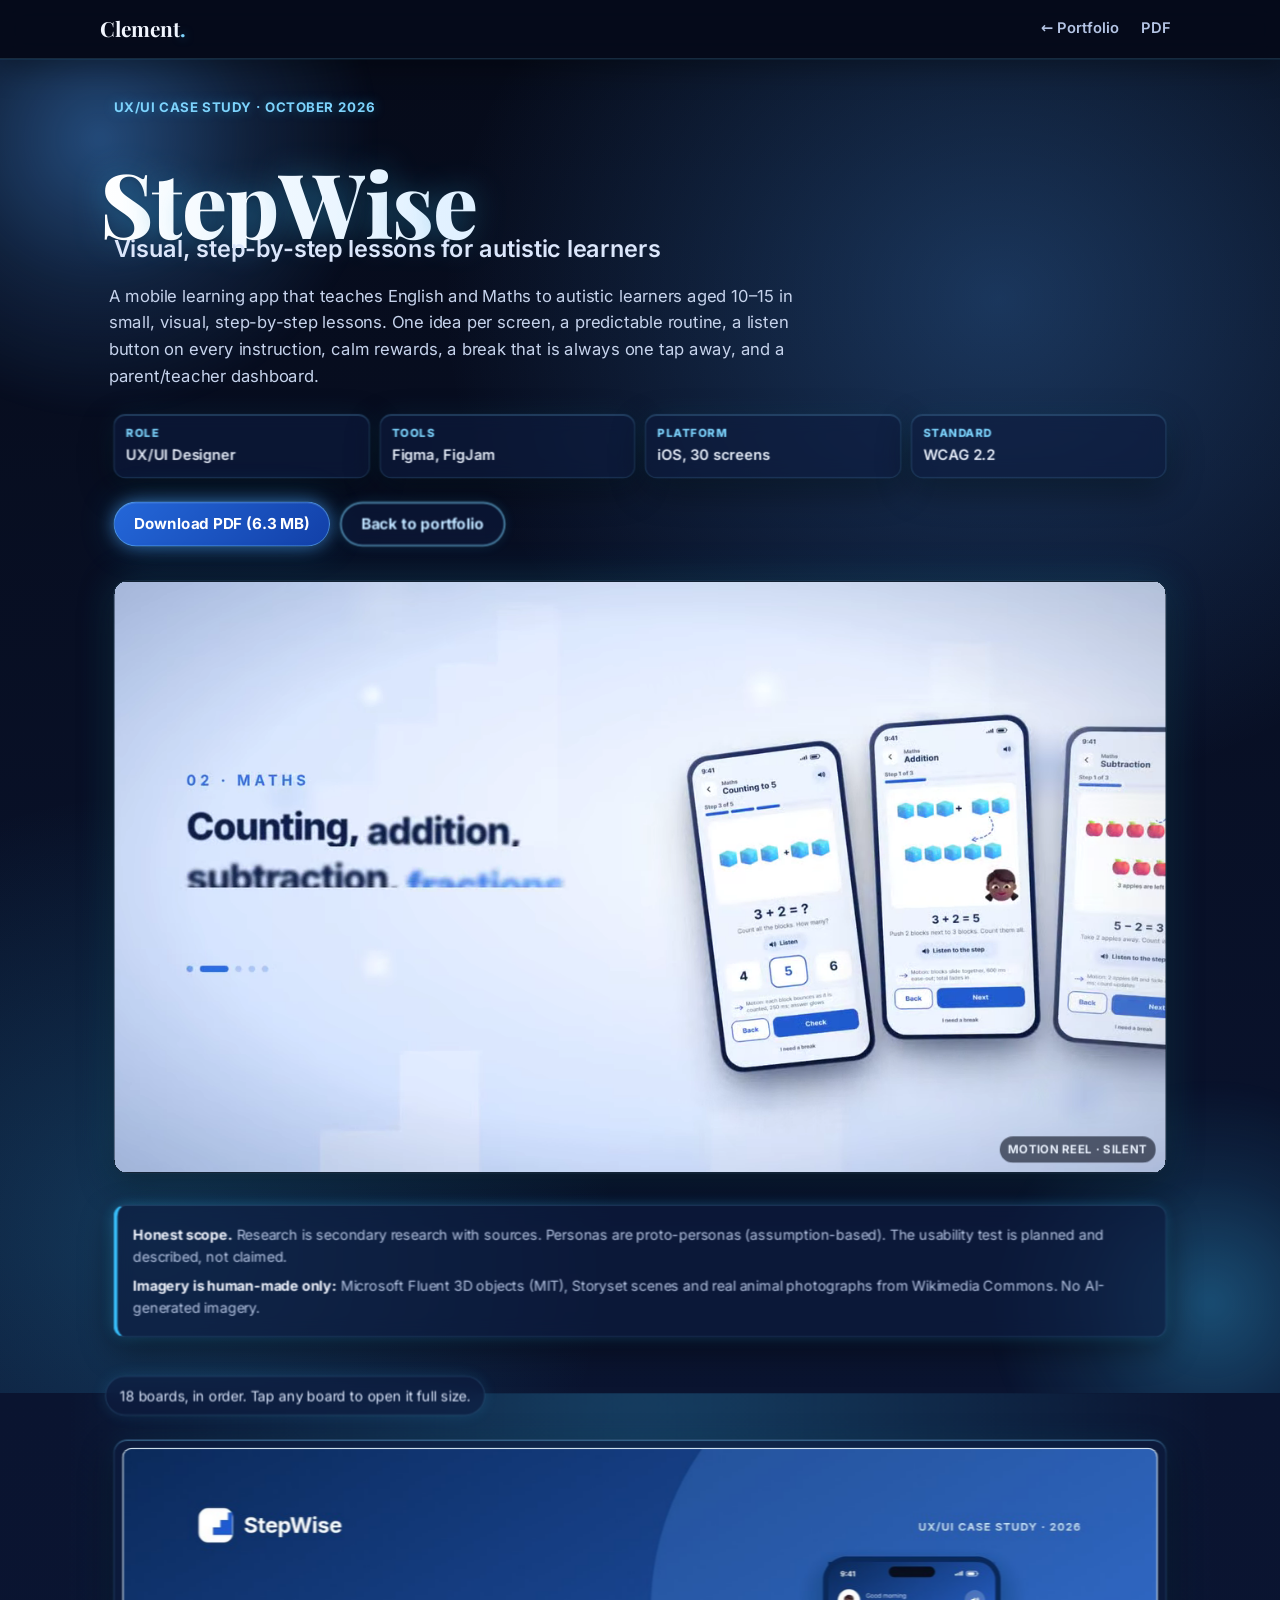
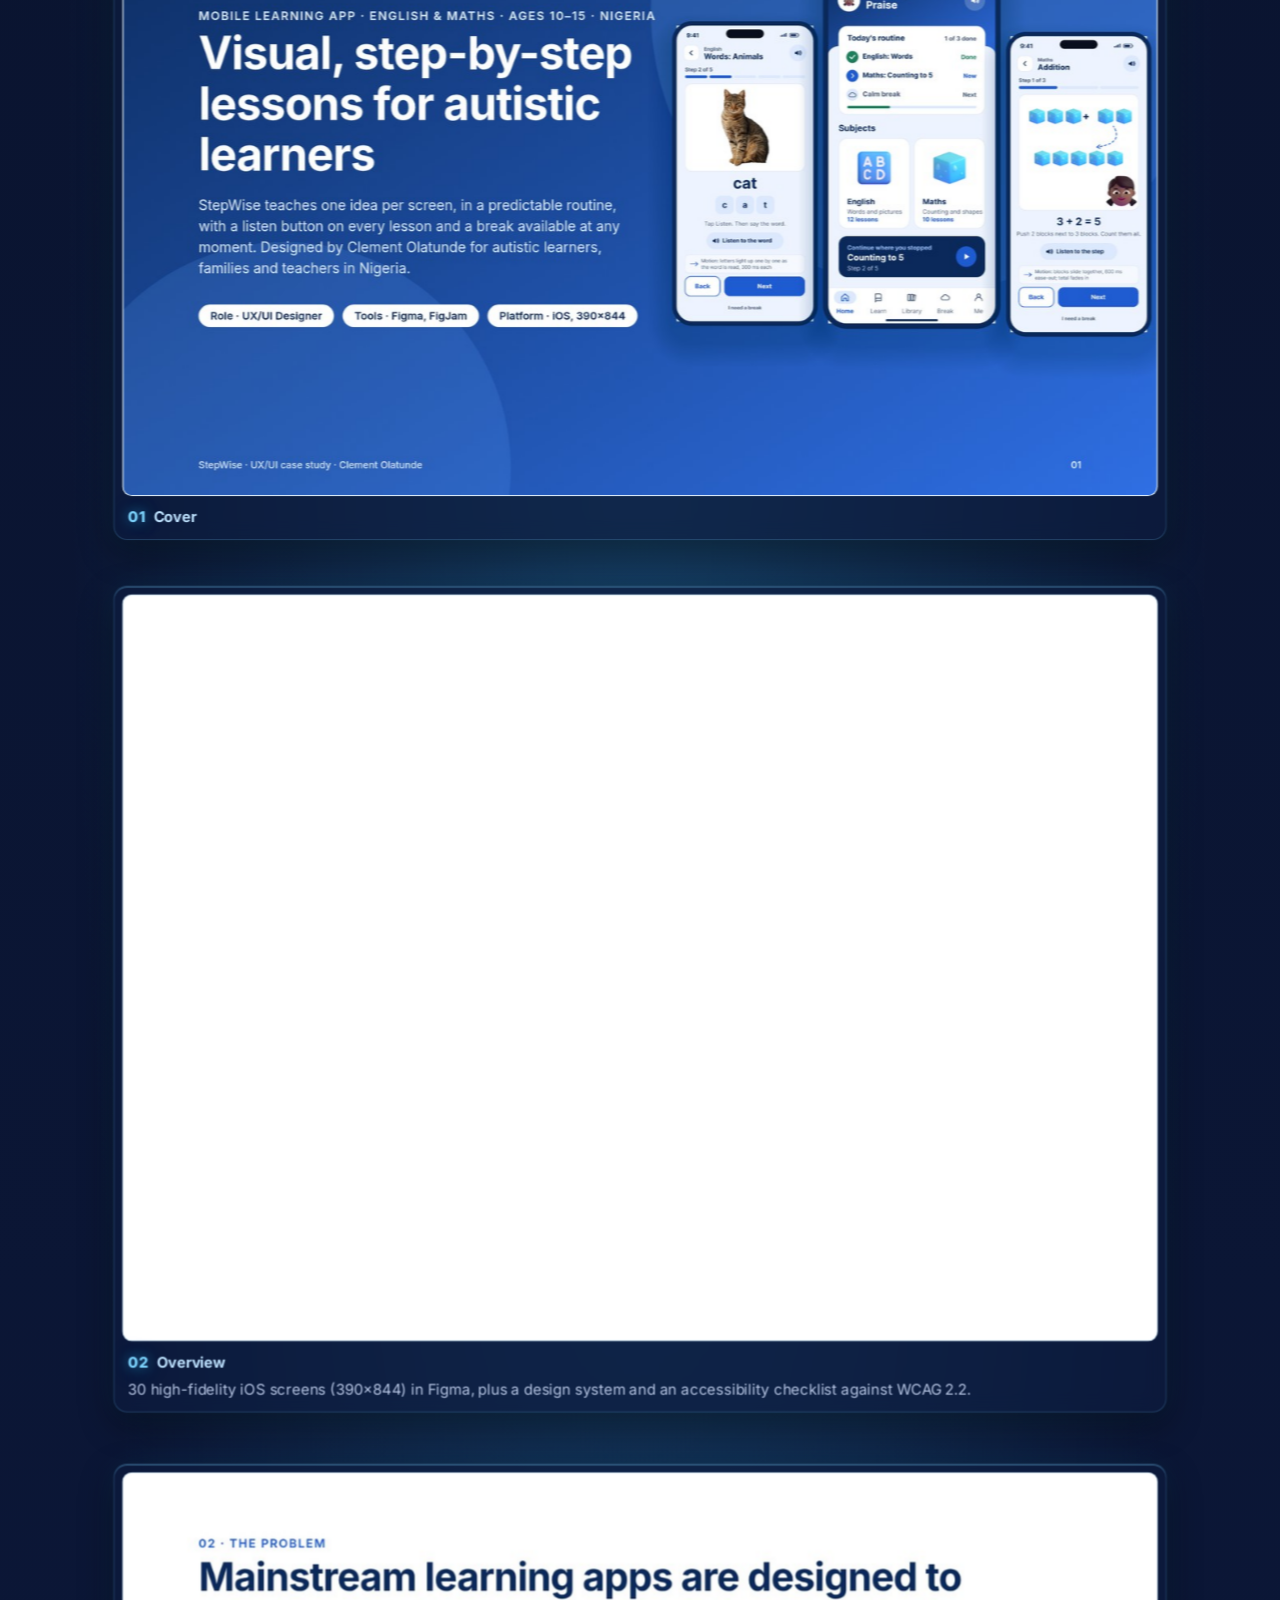
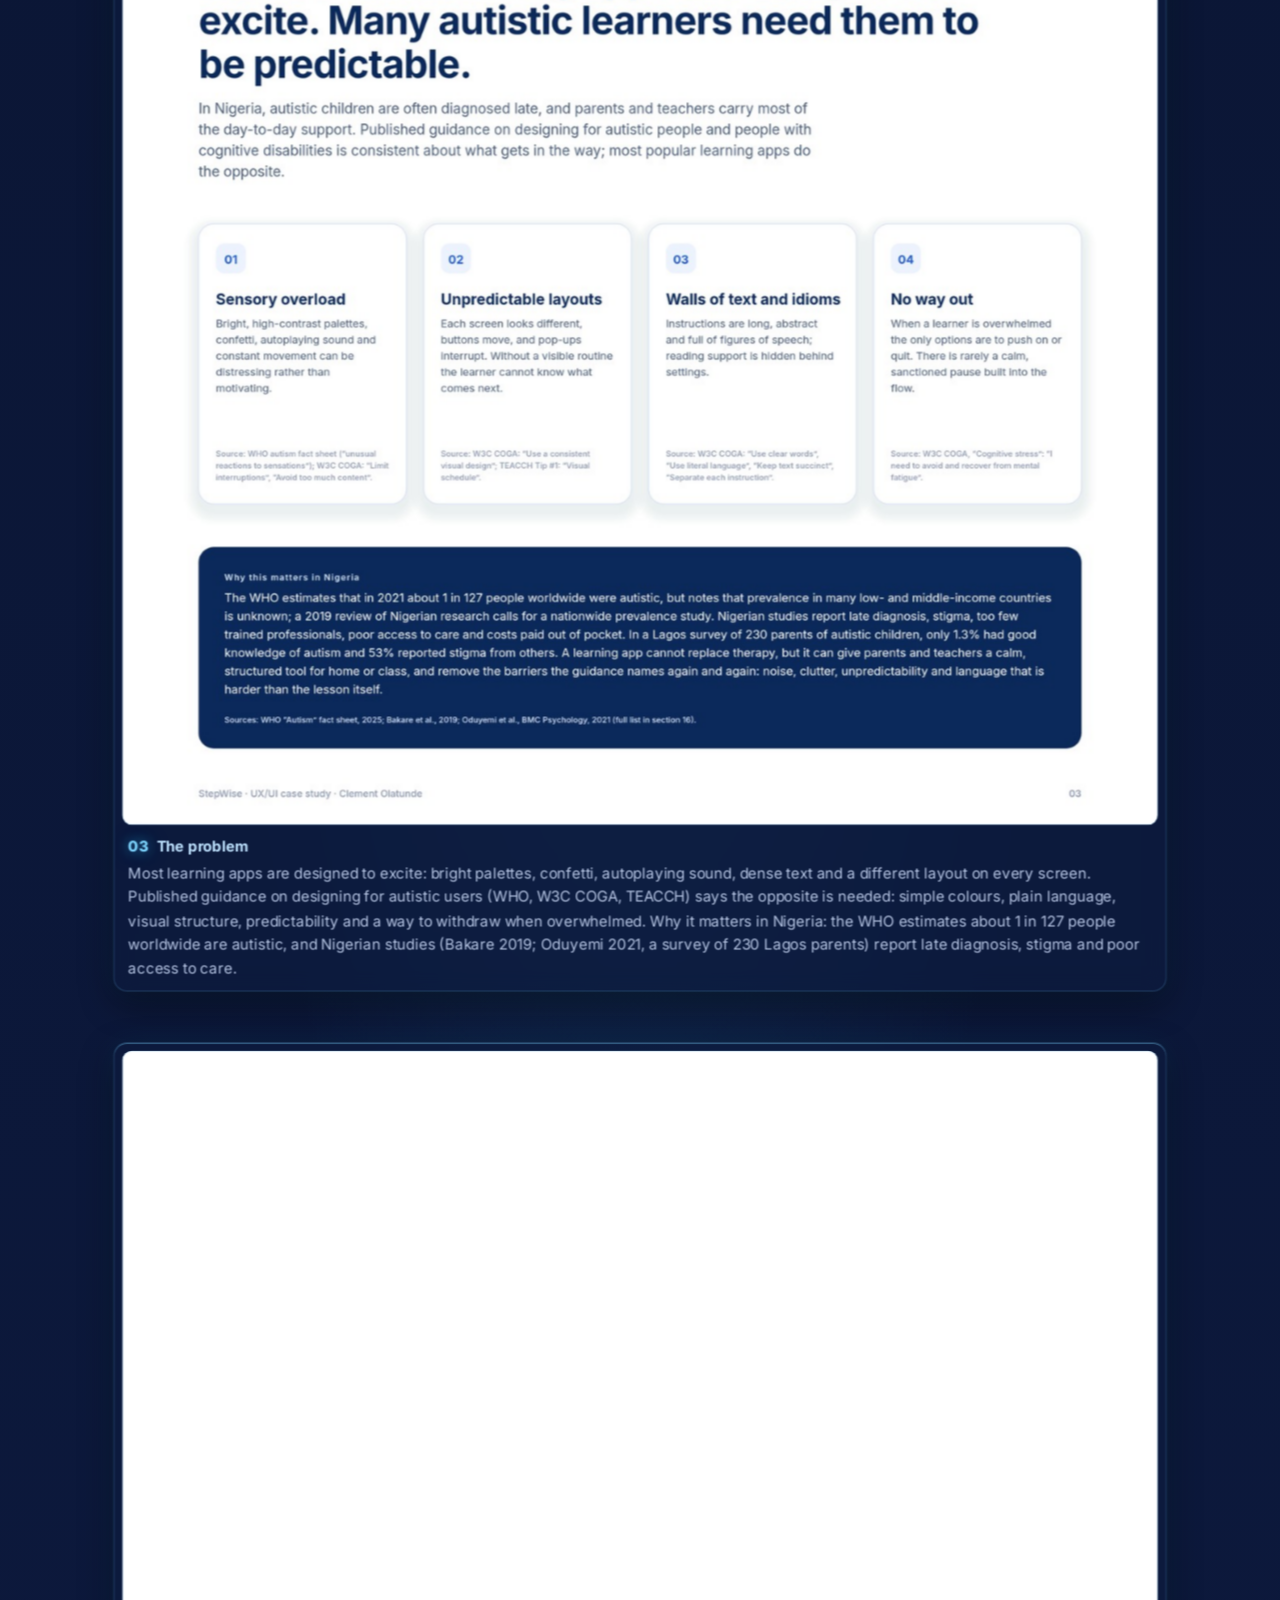
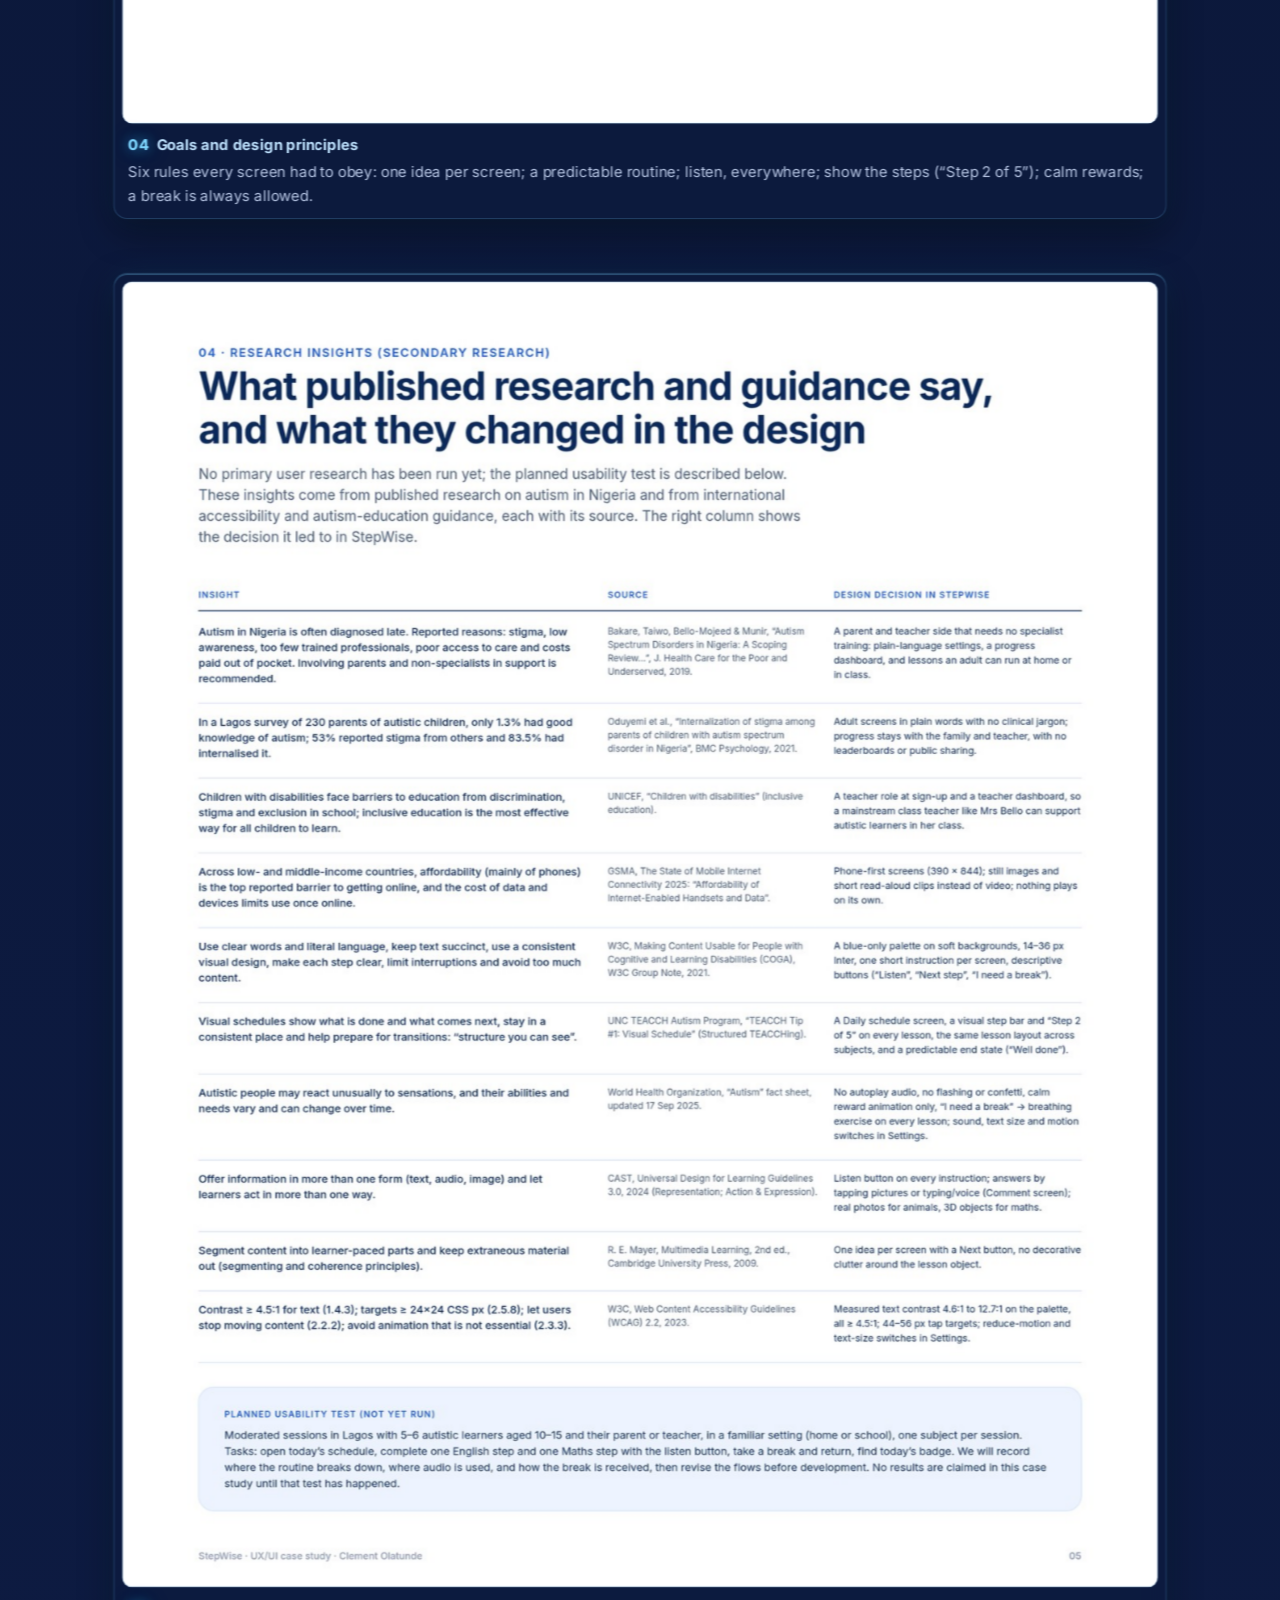
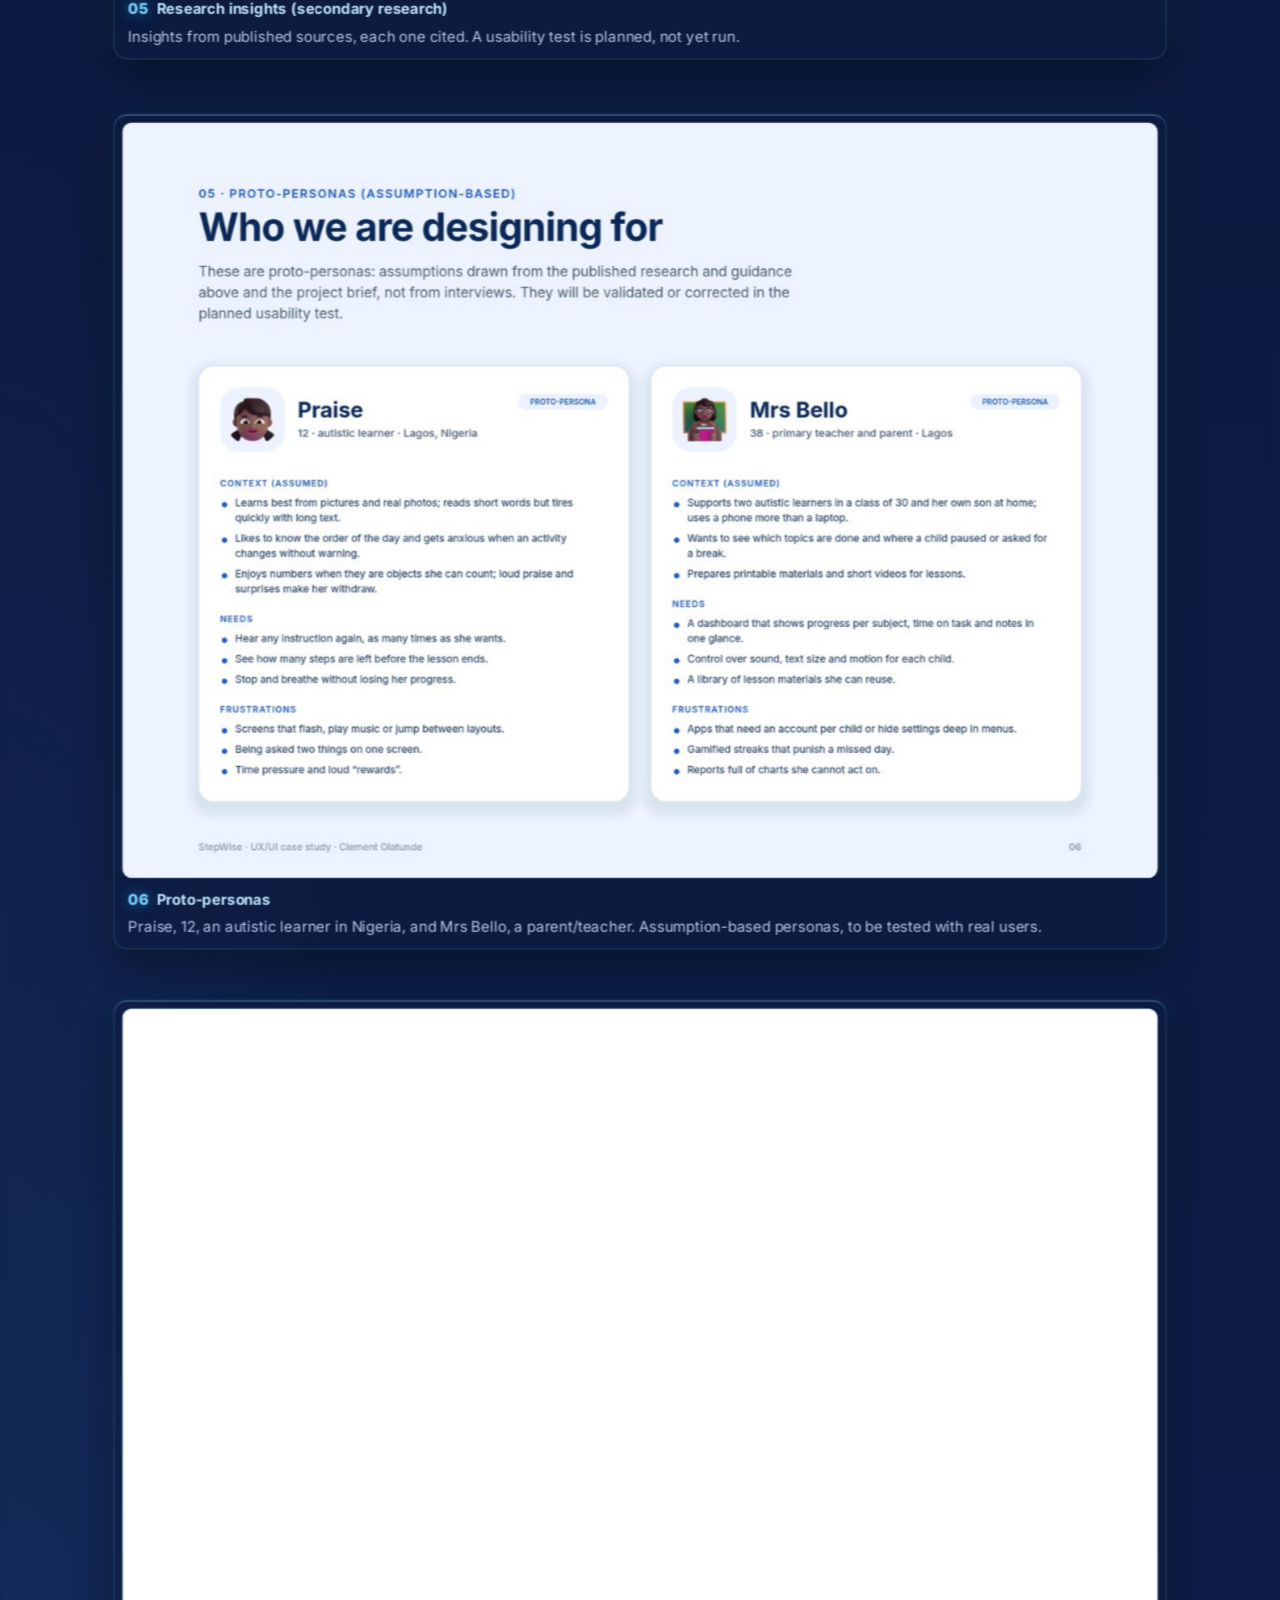
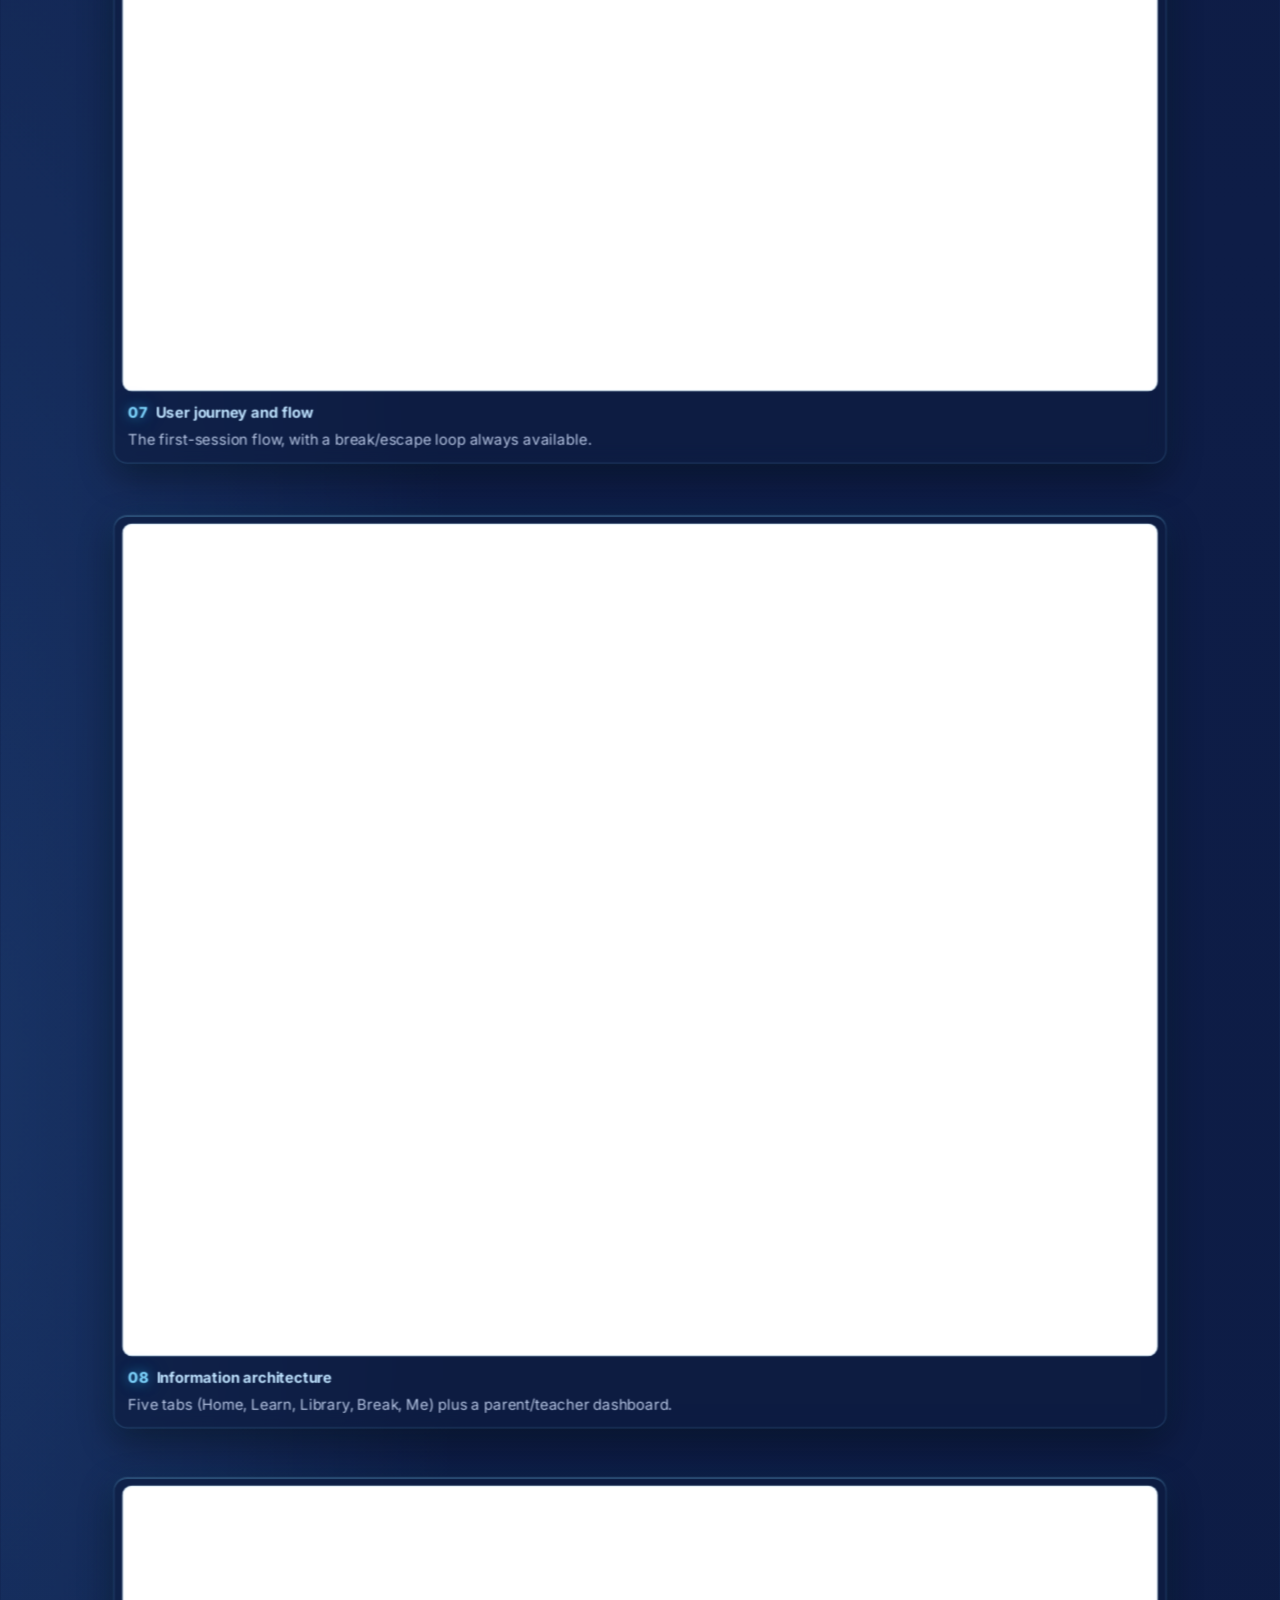
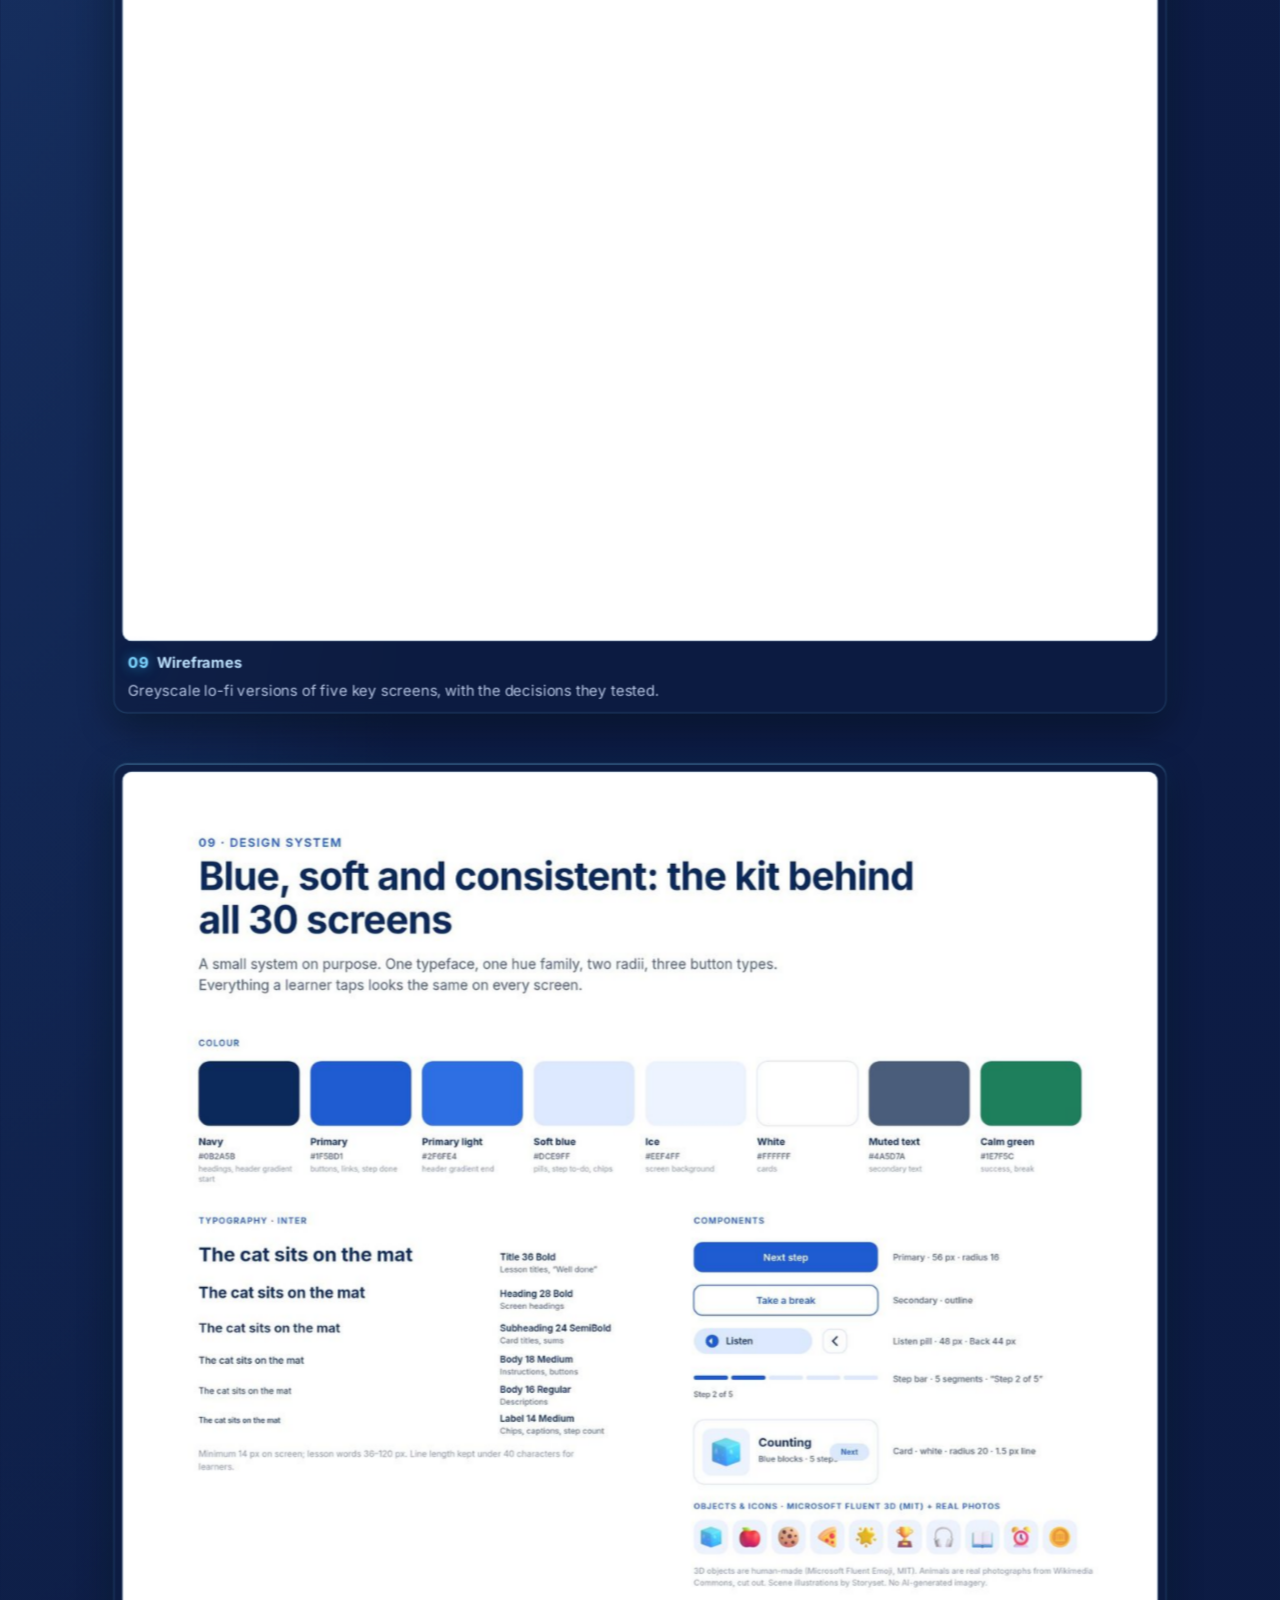
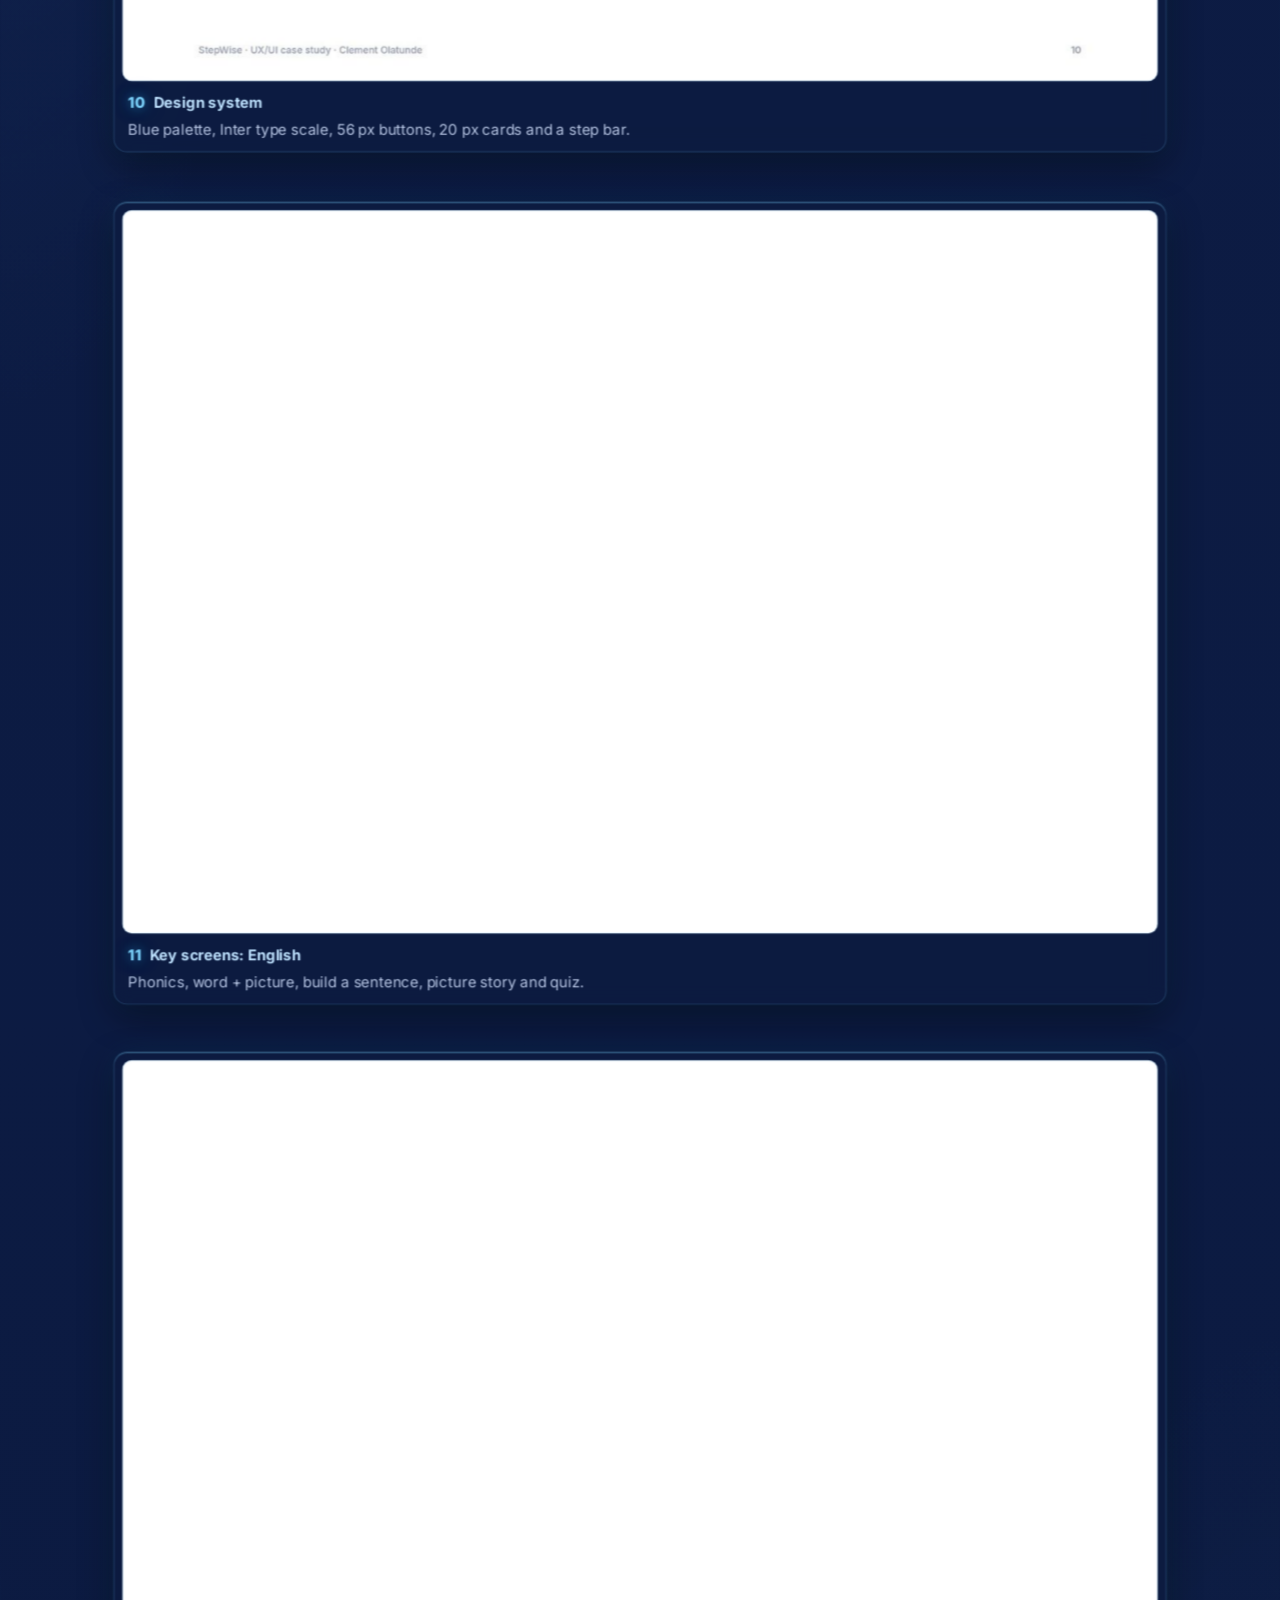
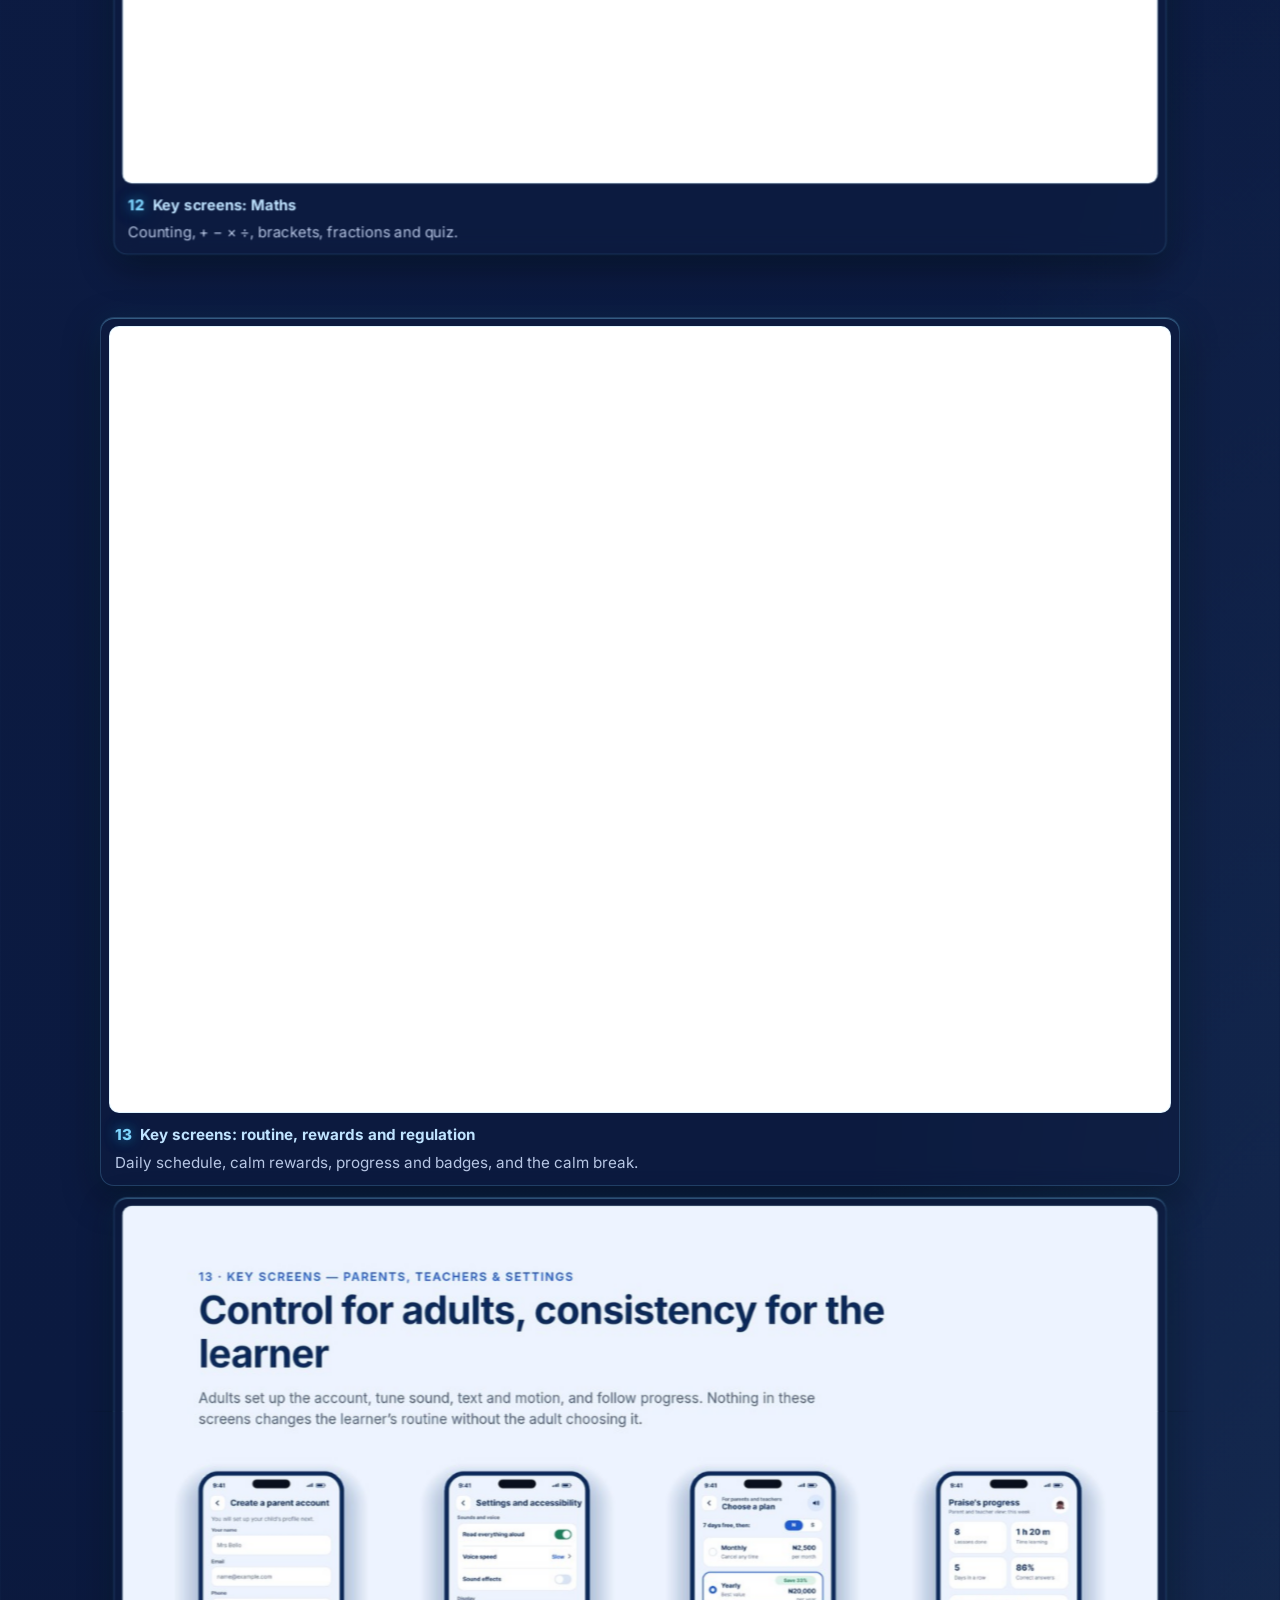
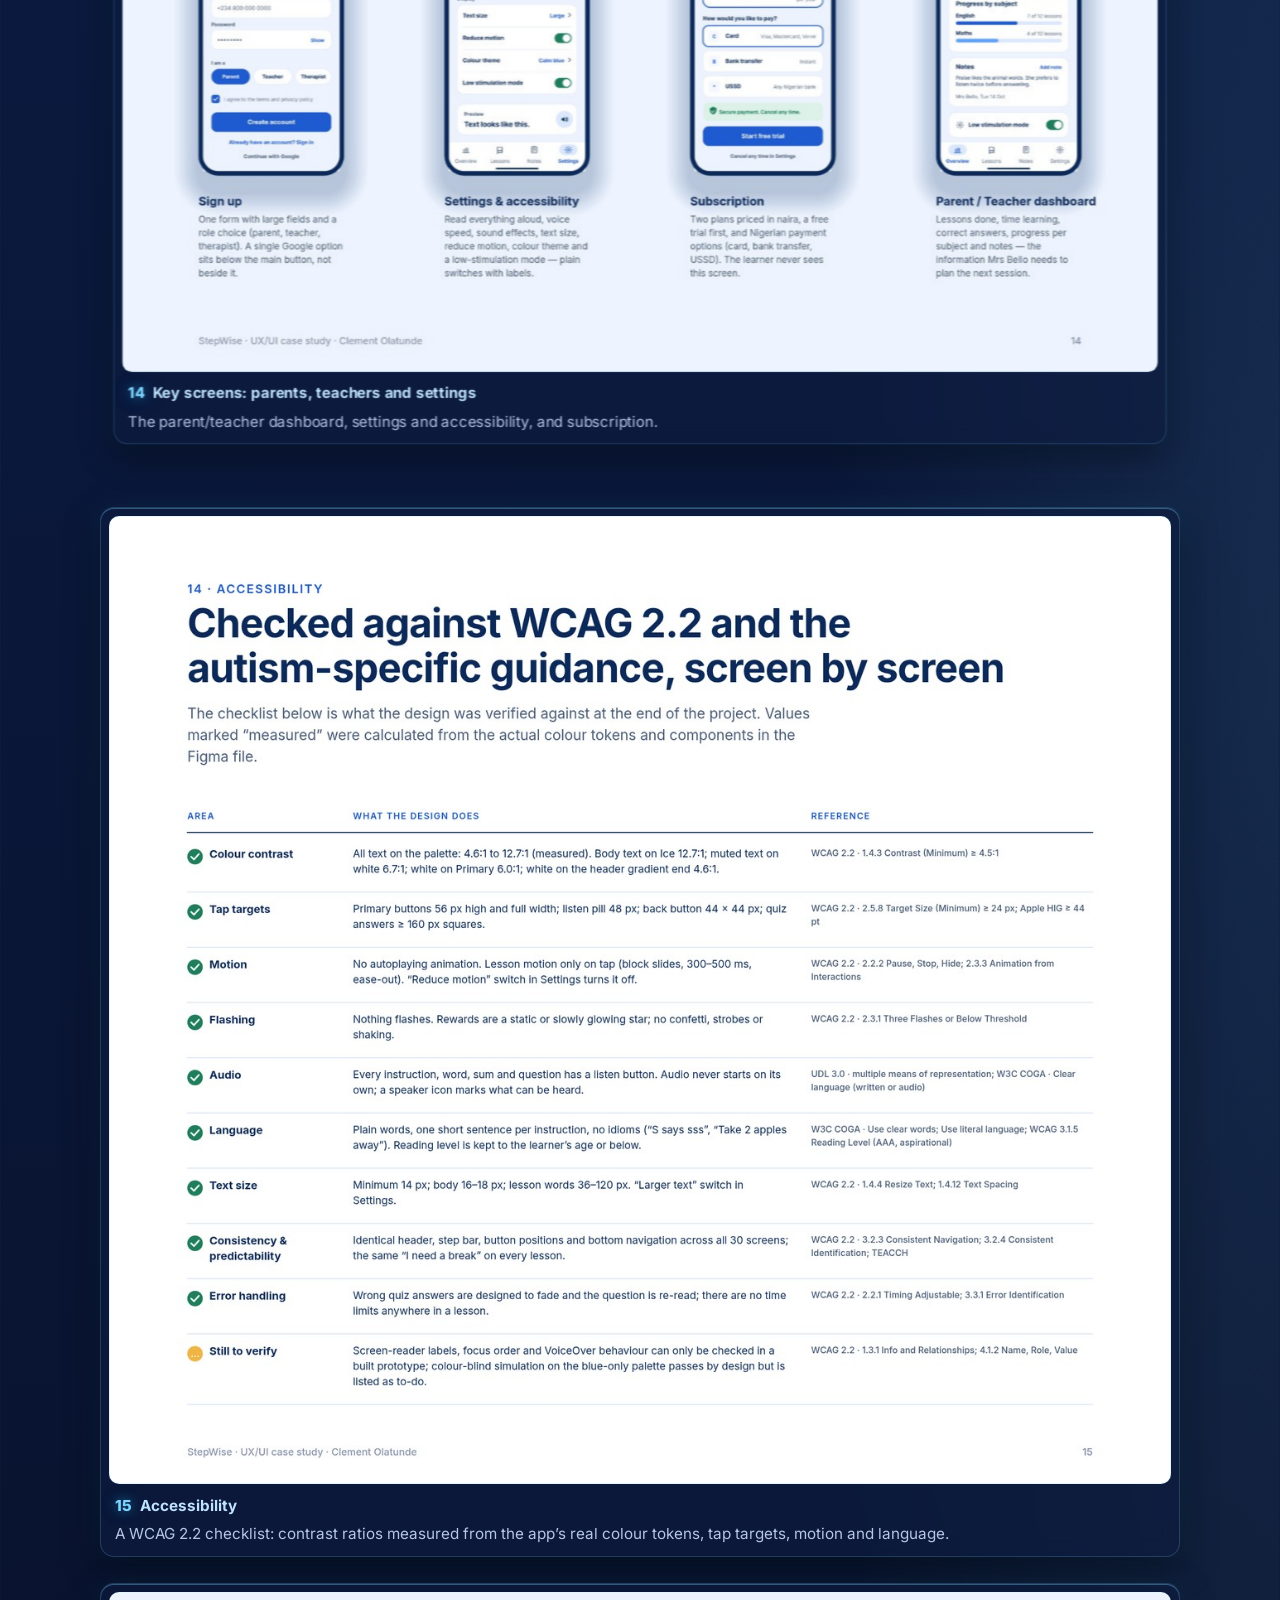
==== commit 35ef8a60: "Footer location on / and /stepwise/: Akure, Nigeria → Nigeria; new og.png link-preview card (navy th" ====
--- a/stepwise/index.html
+++ b/stepwise/index.html
@@ -189,7 +189,7 @@
   </main>
 
   <footer class="footer">
-    <div class="wrap">&copy; 2026 Clement Olatunde &middot; Akure, Nigeria</div>
+    <div class="wrap">&copy; 2026 Clement Olatunde &middot; Nigeria</div>
   </footer>
 </body>
 </html>
--- a/styles.css
+++ b/styles.css
@@ -624,5 +624,51 @@
 @keyframes tx-shine{from{background-position:calc(var(--bx,0px) - var(--bw,100%)) 0,var(--bx,0px) 0}
   to{background-position:calc(var(--bx,0px) + var(--bw,100%)) 0,var(--bx,0px) 0}}
 .js .hero h1.tx-split{animation:none}
+/* a split heading's entrance is the word animation itself: it opts out of the block reveal's fade/slide */
+.js .tx-split.reveal,.js .tx-split.reveal.is-in{opacity:1;translate:0 0;scale:1;transition:none}
 @media (prefers-reduced-motion:reduce){.js .tx-split .tw{opacity:1;transform:none;transition:none;animation:none}}
 
+/* Motion Graphics section (20 Oct 2026, his ask: "my motion graphics, put it on my portfolio too, in a different section").
+   Same dark-glass cards as the UX case studies; 16:9 promos wide, 9:16 cuts side by side on desktop and stacked on mobile.
+   Nothing autoplays: every video is muted with controls and preload="none", the poster stands until the visitor presses play. */
+#motion{background:
+  radial-gradient(ellipse 55% 40% at 0% 0%,rgba(77,163,255,.16),rgba(77,163,255,0) 60%),
+  radial-gradient(ellipse 50% 45% at 100% 100%,rgba(56,189,248,.10),rgba(56,189,248,0) 60%),
+  linear-gradient(180deg,#0a1430 0%,#0c1838 100%)}
+/* Motion Graphics lettering in warm gold (20 Oct 2026, his ask on the mobile screenshot: "make the motion lettering carry
+   another color that will match while the graphics retain its color"): the section eyebrow, the h2, the card eyebrows and
+   the card titles only. h2 and titles are a soft gold gradient (#F6D58E to #E8B04B) clipped to the glyphs, with the solid
+   #F2C66D as the colour fallback; eyebrows solid #E8B04B. The text glow under the h2 and section eyebrow turns warm to match.
+   headings.js paints --h-grad per word span, so the gradient and the light sweep still run on the split words; under
+   reduced motion the heading is not split and the static gradient here stands. Videos, posters, chips, body copy, card
+   backgrounds, borders and the section glow are untouched. Contrast on the navy: #E8B04B 8.9:1, #F2C66D 10.9:1 (AAA). */
+#motion .eyebrow{color:#E8B04B}
+#motion > .wrap > .eyebrow{text-shadow:0 0 12px rgba(232,176,75,.35)}
+#motion h2,#motion .mg-card h3{--h-grad:linear-gradient(100deg,#F6D58E 0%,#F2C66D 45%,#E8B04B 100%);color:#F2C66D;
+  background:var(--h-grad);-webkit-background-clip:text;background-clip:text;-webkit-text-fill-color:transparent}
+#motion h2{filter:drop-shadow(0 0 14px rgba(232,176,75,.3)) drop-shadow(0 2px 2px rgba(0,0,0,.25))}
+.js #motion .tx-split{background:none;-webkit-text-fill-color:currentColor}
+.js #motion h2.tx-split{filter:none}
+.js #motion h2.tx-split .tw{filter:drop-shadow(0 0 14px rgba(232,176,75,.3)) drop-shadow(0 2px 2px rgba(0,0,0,.25))}
+#motion .section-intro{color:var(--muted-d)}
+.mg-grid{display:grid;gap:18px;margin-top:26px}
+.mg-row{display:grid;gap:18px}
+.mg-media{position:relative;background:#060b1a;border-bottom:1px solid rgba(125,211,252,.18)}
+.mg-16x9{aspect-ratio:16/9}
+.mg-9x16{aspect-ratio:9/16}
+.mg-video{display:block;width:100%;height:100%;object-fit:contain;background:#060b1a}
+.mg-video:focus-visible{outline:3px solid var(--azure-2);outline-offset:-3px}
+.mg-desc{margin:10px 0 12px;font-size:.95rem;color:var(--text-2)}
+.mg-meta li{font-size:.82rem;padding:5px 11px}
+.mg-sound{display:inline-flex;align-items:center;gap:8px;margin-top:12px;font:inherit;font-size:.88rem;font-weight:700;color:#bfe3ff;background:rgba(14,28,64,.55);border:2px solid rgba(125,211,252,.55);border-radius:999px;padding:8px 14px;cursor:pointer;box-shadow:0 0 14px rgba(56,189,248,.14)}
+.mg-sound:hover,.mg-sound:focus-visible{background:rgba(56,189,248,.18);color:#f2f6ff;outline:none}
+.mg-sound[aria-pressed="true"]{background:var(--azure);color:#071a3d;border-color:var(--azure)}
+.mg-card .ux-body{padding:18px 20px 22px}
+@media (min-width:700px){
+  .mg-grid{grid-template-columns:repeat(2,1fr)}
+  .mg-row{grid-column:1/-1;grid-template-columns:repeat(3,1fr)}
+}
+@media (min-width:700px) and (max-width:859px){.mg-row{grid-template-columns:repeat(2,1fr)}}
+/* five nav links now (Motion added): tighter on narrow phones so the bar never scrolls sideways */
+@media (max-width:420px){.nav ul{gap:0}.nav ul a{padding:8px 3px;font-size:.76rem}}
+@media (max-width:359px){.nav ul a{padding:8px 2px;font-size:.7rem}.brand{font-size:1.15rem}}
